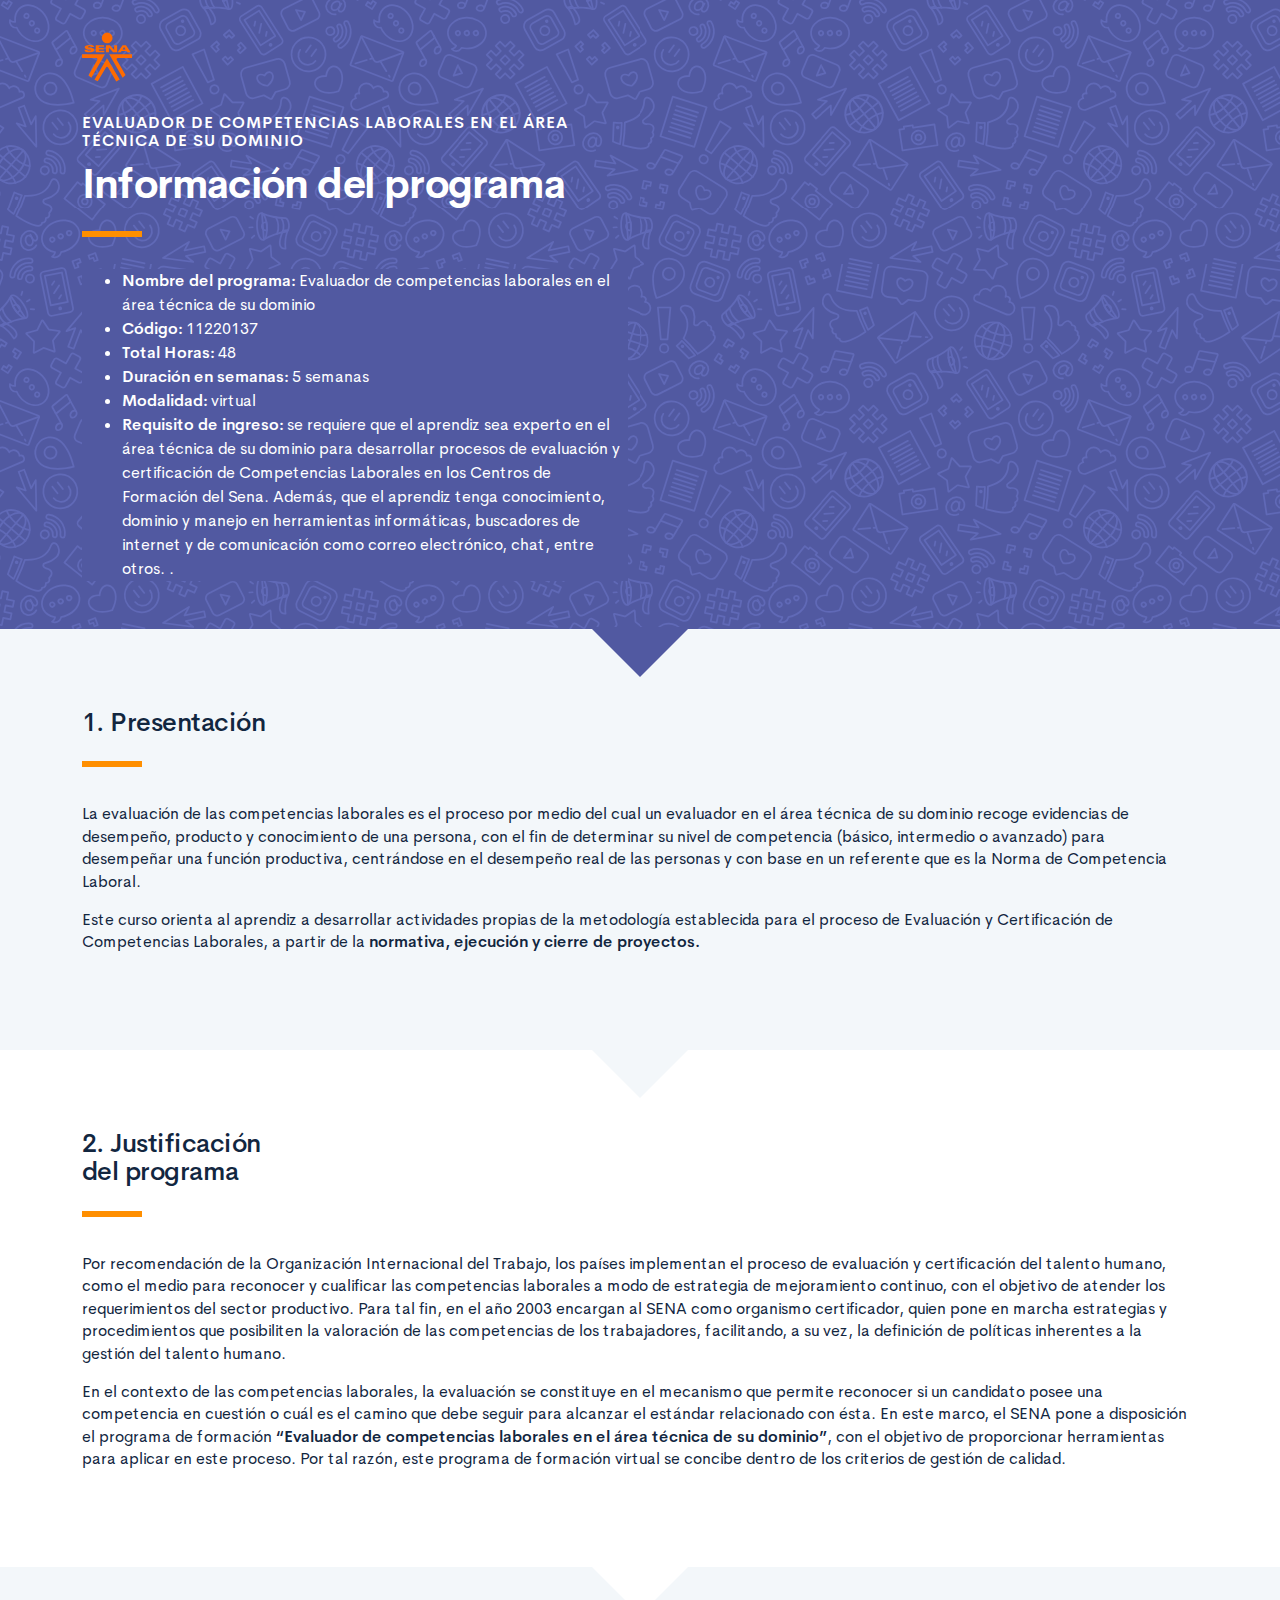
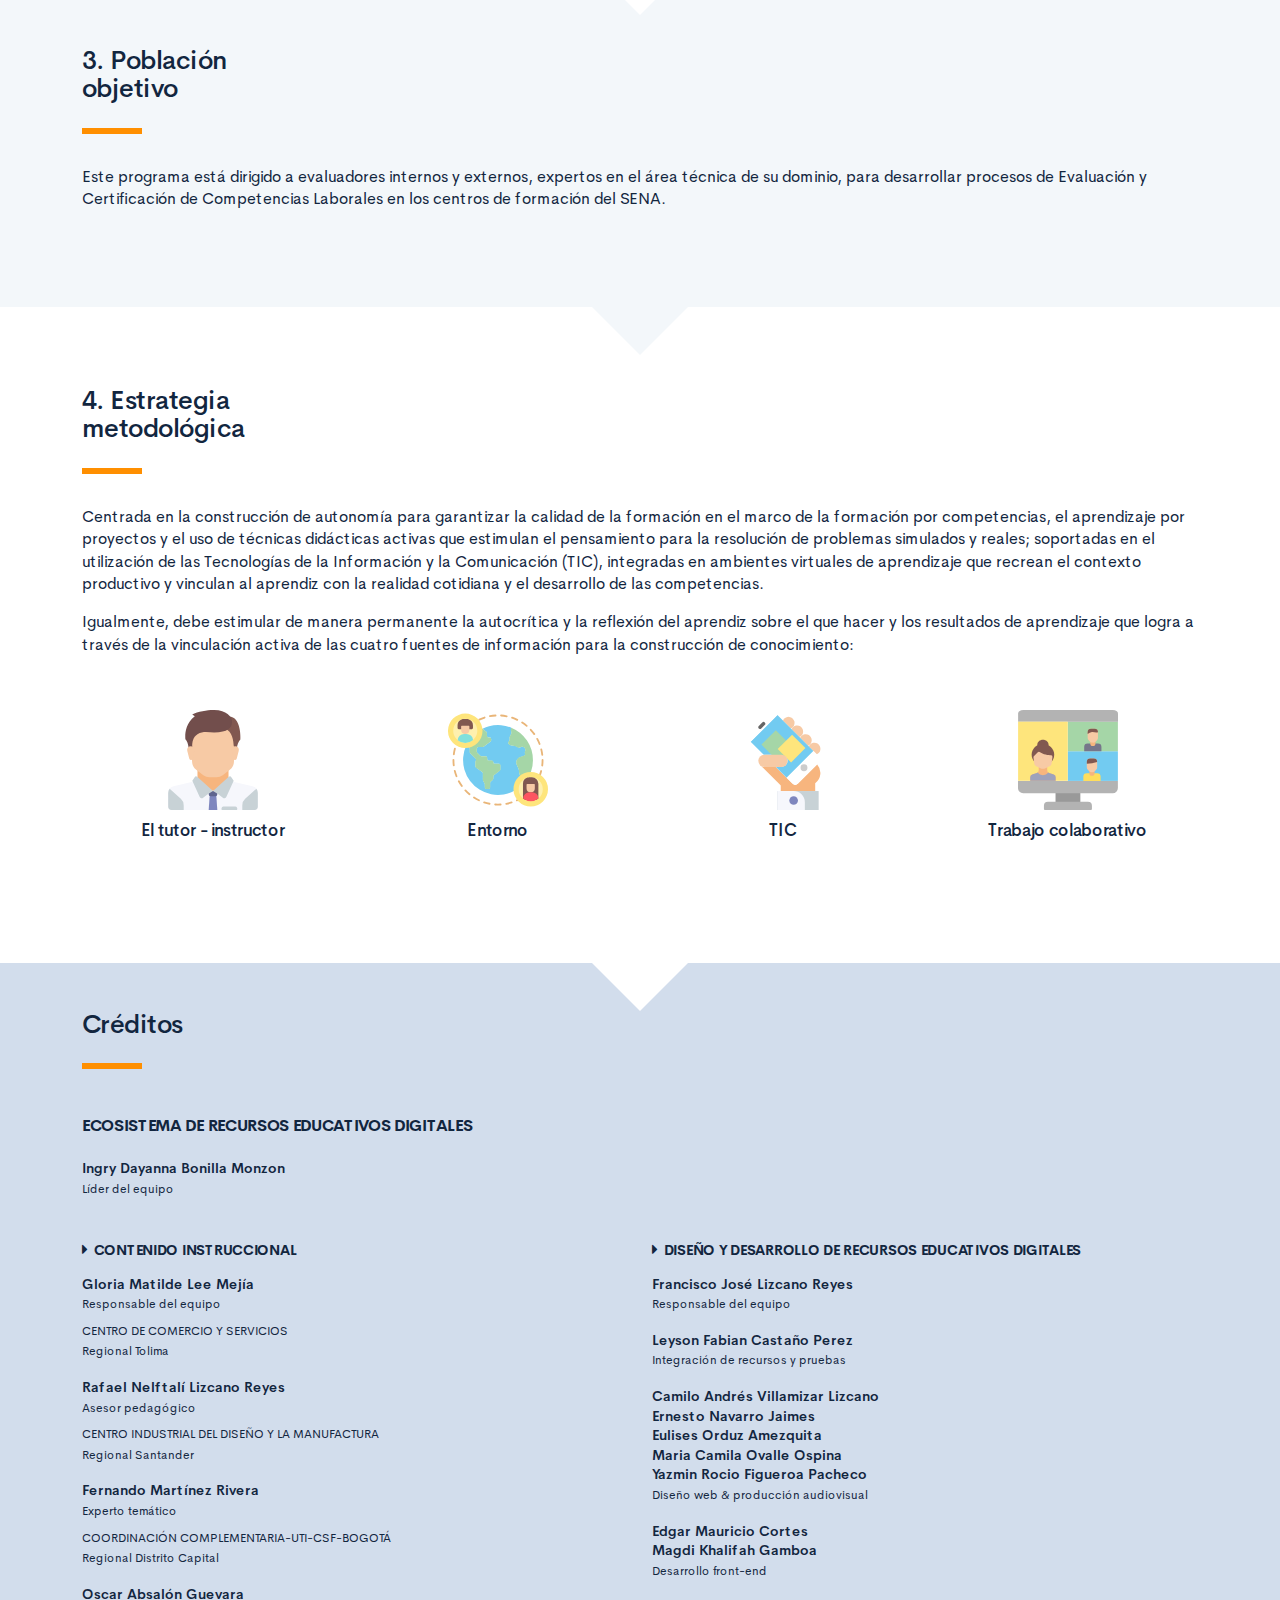
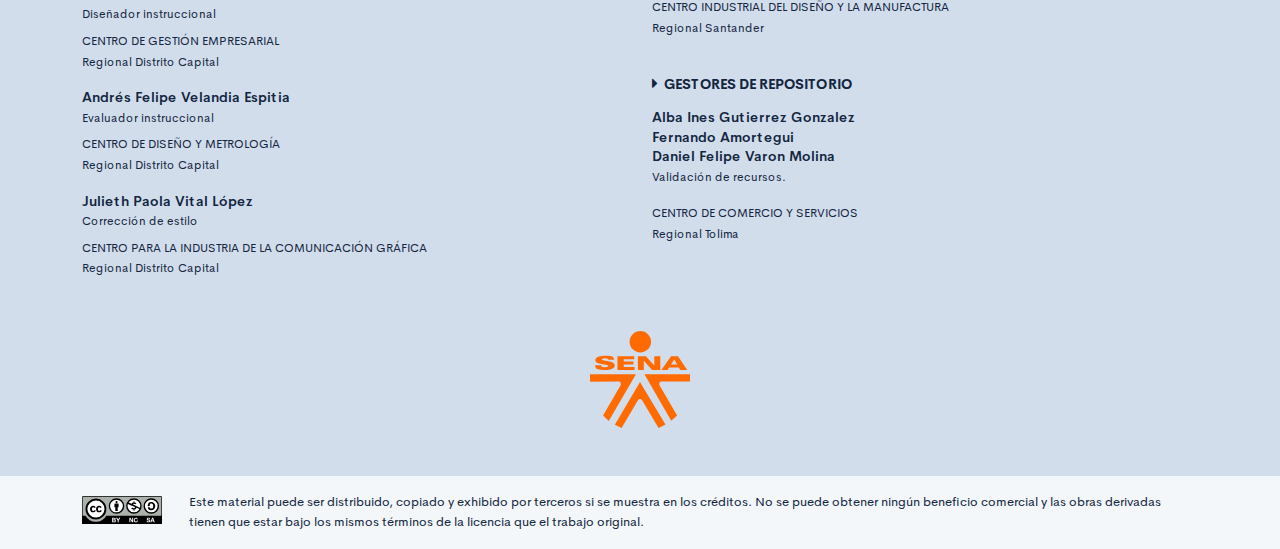
==== public/info.html @ 50f30f82 "programación del recurso" ====
<!DOCTYPE html>
<html lang="es">
    <head>
        <meta charset="UTF-8">
        <meta name="viewport" content="width=device-width, user-scalable=no, initial-scale=1.0, maximum-scale=1.0, minimum-scale=1.0">
        <title>Información del programa: Salud Penitenciaria</title>
        <meta meta name="description" content="Ruta de aprendizaje programa Salud penitenciaria.">
        <link rel="icon" type="image/svg+xml" href="assets/images/logos/senaLogo.svg">
        <link rel="stylesheet" href="assets/fonts/feather/feather.css">
        <link rel="stylesheet" href="assets/fonts/fontawesome/css/font-awesome.css">
        <link href="assets/css/fancybox.css" rel="stylesheet">
        <link href="assets/css/animate.css" rel="stylesheet">
        <link rel="stylesheet" href="assets/css/main.css">
    </head>
    <body class="theme-dark page-header-textura" id="page-home">
        <header class="curso-presentacion page-header" id="CursoPresentacion">
            <div class="page-textura">
                <div class="container">
                    <div class="curso-topbar justify-content-center justify-content-md-start"><a class="curso-topbar__logo"><svg xmlns="http://www.w3.org/2000/svg" width="168.273" height="164.177" viewBox="0 0 168.273 164.177">
                                <path id="SENA_LOGO" data-name="SENA LOGO" d="M85.349,1a18.09,18.09,0,1,0,18.09,18.09h0A18.1,18.1,0,0,0,85.349,1ZM25.617,42.983a33.722,33.722,0,0,0-9.386,1.024,11.156,11.156,0,0,0-5.12,2.56A5.346,5.346,0,0,0,10.086,52.2c.683,1.707,2.56,2.9,4.608,3.584,4.437,1.536,9.386,1.877,13.994,2.731a5.1,5.1,0,0,1,2.389,1.024,1.369,1.369,0,0,1-.683,2.048,9.146,9.146,0,0,1-5.291.683A8.354,8.354,0,0,1,20.5,61.244a1.962,1.962,0,0,1-.853-2.389H9.233A7.663,7.663,0,0,0,10.6,63.463a7.59,7.59,0,0,0,4.267,2.389A28.541,28.541,0,0,0,23.4,66.876,52.426,52.426,0,0,0,35,66.023a11.043,11.043,0,0,0,5.8-2.9,5.358,5.358,0,0,0-1.365-8.533,21.267,21.267,0,0,0-5.8-2.048c-3.072-.683-5.973-1.024-9.045-1.536a9.114,9.114,0,0,1-3.072-.853,1.226,1.226,0,0,1,0-2.219,9.369,9.369,0,0,1,4.437-.683,10.554,10.554,0,0,1,4.608.853A1.877,1.877,0,0,1,31.59,49.81h9.9a5.669,5.669,0,0,0-1.195-3.584A8.875,8.875,0,0,0,35.515,43.5c-3.584-.341-6.827-.512-9.9-.512Zm21.333.683V67.217H75.792V62.1H57.531V57.489H73.744V52.54H57.531V48.786H75.109v-5.12Zm47.615,0H81.253V67.217H91.322V51.346l13.824,15.872h13.824V43.666H108.9v15.7Zm42.495,0L120.676,67.217h10.581l2.56-4.267H150.2l2.389,4.267h11.776l-15.53-23.551ZM142.35,49.3l5.12,8.533h-10.41ZM.7,74.044l.171,12.8L49,86.673c2.389.512,3.925,2.048,3.413,5.8l-29.7,51.711,9.557,9.045L78.01,74.044Zm91.646,0L137.4,152.89l9.9-8.874L117.433,92.3c-.512-3.584.853-5.291,3.413-5.8l48.127.171V74.044ZM84.837,87.185,42.512,159.546l11.264,5.461,28.159-47.615a4.283,4.283,0,0,1,2.9-1.195,4.681,4.681,0,0,1,3.072,1.195l28.159,47.786,11.605-5.973Z" transform="translate(-0.7 -1)" fill="#FF6B00" />
                            </svg>
                        </a></div>
                    <div class="curso-portada">
                        <div class="row align-items-center">
                            <div class="col-12 col-lg-6">
                                <h3 class="curso-subtitulo">Evaluador de competencias laborales en el área técnica de su dominio</h3>
                                <h1 class="curso-titulo">Información del programa</h1>
                                <div class="brand-line-primary"></div>
                                <p class="curso-descripcion">
                                <ul class="bg-brand-color-dark text-white">
                                    <li> <span><strong>Nombre del programa:</strong> Evaluador de competencias laborales en el área técnica de su dominio</span></li>
                                    <li> <span><strong>Código:</strong> 11220137</span></li>
                                    <li> <span><strong>Total Horas:</strong> 48</span></li>
                                    <li> <span><strong>Duración en semanas:</strong> 5 semanas</span></li>
                                    <li> <span><strong>Modalidad:</strong> virtual</span></li>
                                    <li> <span><strong>Requisito de ingreso:</strong> se requiere que el aprendiz sea experto en el área técnica de su dominio para desarrollar procesos de evaluación y certificación de Competencias Laborales en los Centros de Formación del Sena. Además, que el aprendiz tenga conocimiento, dominio y manejo en herramientas informáticas, buscadores de internet y de comunicación como correo electrónico, chat, entre otros. </i>.</span></li>
                                </ul>
                                </p>
                            </div>
                            <div class="col-12 col-lg-6">
                                <div class="embed-responsive embed-responsive-16by9"><iframe class="embed-responsive-item" width="560" height="315" src="https://www.youtube.com/embed/yAttOSxoYdc" frameborder="0" allow="accelerometer; autoplay; encrypted-media; gyroscope; picture-in-picture" allowfullscreen=""> </iframe></div>
                            </div>
                        </div>
                    </div>
                </div>
            </div>
        </header>
        <section class="section section-dark" id="Presentacion">
            <div class="container">
                <h1> 1. Presentación</h1>
                <div class="brand-line-primary"></div>
                <p class="mt-5">La evaluación de las competencias laborales es el proceso por medio del cual un evaluador en el área técnica de su dominio recoge evidencias de desempeño, producto y conocimiento de una persona, con el fin de determinar su nivel de competencia (básico, intermedio o avanzado) para desempeñar una función productiva, centrándose en el desempeño real de las personas y con base en un referente que es la Norma de Competencia Laboral.</p>
                <p>Este curso orienta al aprendiz a desarrollar actividades propias de la metodología establecida para el proceso de Evaluación y Certificación de Competencias Laborales, a partir de la <strong>normativa, ejecución y cierre de proyectos.</strong> </p>
            </div>
        </section>
        <section class="section section-light" id="Justificacion">
            <div class="container">
                <h1> 2. Justificación<br> del programa</h1>
                <div class="brand-line-primary"></div>
                <p class="mt-5">Por recomendación de la Organización Internacional del Trabajo, los países implementan el proceso de evaluación y certificación del talento humano, como el medio para reconocer y cualificar las competencias laborales a modo de estrategia de mejoramiento continuo, con el objetivo de atender los requerimientos del sector productivo. Para tal fin, en el año 2003 encargan al SENA como organismo certificador, quien pone en marcha estrategias y procedimientos que posibiliten la valoración de las competencias de los trabajadores, facilitando, a su vez, la definición de políticas inherentes a la gestión del talento humano.</p>
                <p>En el contexto de las competencias laborales, la evaluación se constituye en el mecanismo que permite reconocer si un candidato posee una competencia en cuestión o cuál es el camino que debe seguir para alcanzar el estándar relacionado con ésta. En este marco, el SENA pone a disposición el programa de formación <strong>“Evaluador de competencias laborales en el área técnica de su dominio”</strong>, con el objetivo de proporcionar herramientas para aplicar en este proceso. Por tal razón, este programa de formación virtual se concibe dentro de los criterios de gestión de calidad.</p>
            </div>
        </section>
        <section class="section section-dark" id="Poblacion">
            <div class="container">
                <h1> 3. Población <br>objetivo</h1>
                <div class="brand-line-primary"></div>
                <p>Este programa está dirigido a evaluadores internos y externos, expertos en el área técnica de su dominio, para desarrollar procesos de Evaluación y Certificación de Competencias Laborales en los centros de formación del SENA.</p>
            </div>
        </section>
        <section class="section section-light" id="Estrategia">
            <div class="container">
                <h1>4. Estrategia <br>metodológica</h1>
                <div class="brand-line-primary"></div>
                <p>Centrada en la construcción de autonomía para garantizar la calidad de la formación en el marco de la formación por competencias, el aprendizaje por proyectos y el uso de técnicas didácticas activas que estimulan el pensamiento para la resolución de problemas simulados y reales; soportadas en el utilización de las Tecnologías de la Información y la Comunicación (TIC), integradas en ambientes virtuales de aprendizaje que recrean el contexto productivo y vinculan al aprendiz con la realidad cotidiana y el desarrollo de las competencias. </p>
                <p>Igualmente, debe estimular de manera permanente la autocrítica y la reflexión del aprendiz sobre el que hacer y los resultados de aprendizaje que logra a través de la vinculación activa de las cuatro fuentes de información para la construcción de conocimiento: </p>
                <div class="row mt-4">
                    <article class="col-md-6 col-lg-3 my-2">
                        <div class="box bg-gray-200 d-flex flex-column justify-content-center align-items-center p-4 rounded-lg"><img class="img-fluid" src="assets/images/info/tutor.svg" style="width: 100px; height: 100px;">
                            <h3 class="my-3">El tutor - instructor</h3>
                        </div>
                    </article>
                    <article class="col-md-6 col-lg-3 my-2">
                        <div class="box bg-gray-200 d-flex flex-column justify-content-center align-items-center p-4 rounded-lg"><img class="img-fluid" src="assets/images/info/entorno.svg" style="width: 100px; height: 100px;">
                            <h3 class="my-3">Entorno</h3>
                        </div>
                    </article>
                    <article class="col-md-6 col-lg-3 my-2">
                        <div class="box bg-gray-200 d-flex flex-column justify-content-center align-items-center p-4 rounded-lg"><img class="img-fluid" src="assets/images/info/tic.svg" style="width: 100px; height: 100px;">
                            <h3 class="my-3">TIC</h3>
                        </div>
                    </article>
                    <article class="col-md-6 col-lg-3 my-2">
                        <div class="box bg-gray-200 d-flex flex-column justify-content-center align-items-center p-4 rounded-lg" style="height: 100%;"><img class="img-fluid" src="assets/images/info/colaborativo.svg" style="width: 100px; height: 100px;">
                            <h3 class="my-3">Trabajo colaborativo</h3>
                        </div>
                    </article>
                </div>
            </div>
        </section>
        <footer class="footer" id="Creditos">
            <div class="container">
                <h1>Créditos </h1>
                <div class="brand-line-primary"></div>
                <div class="row">
                    <div class="col-12 col-md-5">
                        <h3 class="footer-subtitulo mb-4">ECOSISTEMA DE RECURSOS EDUCATIVOS DIGITALES </h3>
                        <p class="footer-texto mb-2"><strong>Ingry Dayanna Bonilla Monzon </strong><br /> <span class="text-small">Líder del equipo</span></p>
                    </div>
                </div>
                <div class="row mt-5">
                    <div class="col-12 col-md-6">
                        <h4 class="footer-subtitulo-2 mt-0">
                            <div class="fa fa-caret-right mr-2"></div>Contenido Instruccional
                        </h4>
                        <p class="footer-texto mb-2"><strong>Gloria Matilde Lee Mejía </strong><br /> <span class="text-small">Responsable del equipo</span></p>
                        <p class="footer-texto"><span class="text-small text-uppercase">Centro de Comercio y Servicios</span><br /><span class="text-small">Regional Tolima</span></p>
                        <p class="footer-texto mb-2"><strong>Rafael Nelftalí Lizcano Reyes</strong><br /> <span class="text-small">Asesor pedagógico<br /></span></p>
                        <p class="footer-texto"><span class="text-small text-uppercase">CENTRO INDUSTRIAL DEL DISEÑO Y LA MANUFACTURA </span><br /><span class="text-small">Regional Santander </span></p>
                        <p class="footer-texto mb-2"><strong>Fernando Martínez Rivera</strong><br /><span class="text-small">Experto temático<br /></span></p>
                        <p class="footer-texto"><span class="text-small text-uppercase">Coordinación Complementaria-UTI-CSF-Bogotá</span><br /><span class="text-small">Regional Distrito Capital</span></p>
                        <p class="footer-texto mb-2"><strong>Oscar Absalón Guevara</strong><br /> <span class="text-small">Diseñador instruccional<br /></span></p>
                        <p class="footer-texto"><span class="text-small text-uppercase">Centro de Gestión Empresarial</span><br /><span class="text-small">Regional Distrito Capital</span></p>
                        <p class="footer-texto mb-2"><strong>Andrés Felipe Velandia Espitia</strong><br /> <span class="text-small">Evaluador instruccional<br /></span></p>
                        <p class="footer-texto"><span class="text-small text-uppercase">Centro de Diseño y Metrología</span><br /><span class="text-small">Regional Distrito Capital</span></p>
                        <p class="footer-texto mb-2"><strong>Julieth Paola Vital López</strong><br /> <span class="text-small">Corrección de estilo<br /></span></p>
                        <p class="footer-texto"><span class="text-small text-uppercase">Centro para la Industria de la Comunicación Gráfica</span><br /><span class="text-small">Regional Distrito Capital </span></p>
                    </div>
                    <div class="col-12 col-md-6">
                        <h4 class="footer-subtitulo-2 mt-0">
                            <div class="fa fa-caret-right mr-2"></div>Diseño y desarrollo de recursos educativos digitales
                        </h4>
                        <p class="footer-texto"><strong>Francisco José Lizcano Reyes </strong><br /> <span class="text-small">Responsable del equipo<br /></span></p>
                        <p class="footer-texto"><strong>Leyson Fabian Castaño Perez</strong><br /> <span class="text-small">Integración de recursos y pruebas<br /></span></p>
                        <p class="footer-texto"> <strong>Camilo Andrés Villamizar Lizcano</strong><br />
                            <strong>Ernesto Navarro Jaimes</strong><br />
                            <strong>Eulises Orduz Amezquita</strong><br />
                            <strong>Maria Camila Ovalle Ospina </strong><br />
                            <strong>Yazmin Rocio Figueroa Pacheco</strong><br /><span class="text-small">Diseño web & producción audiovisual<br /></span></p>
                        <p class="footer-texto"><strong>Edgar Mauricio Cortes</strong><br />
                            <strong>Magdi Khalifah Gamboa</strong><br /> <span class="text-small">Desarrollo front-end<br /></span></p>
                        <p class="footer-texto"><span class="text-small text-uppercase">CENTRO INDUSTRIAL DEL DISEÑO Y LA MANUFACTURA </span><br /><span class="text-small">Regional Santander</span></p>
                        <h4 class="footer-subtitulo-2 mt-5">
                            <div class="fa fa-caret-right mr-2"></div>Gestores de repositorio
                        </h4>
                        <p class="footer-texto"><strong>Alba Ines Gutierrez Gonzalez </strong><br />
                            <strong>Fernando Amortegui </strong><br />
                            <strong>Daniel Felipe Varon Molina </strong><br /> <span class="text-small">Validación de recursos.<br /></span></p>
                        <p class="footer-texto"><span class="text-small text-uppercase">Centro de comercio y servicios </span><br /><span class="text-small">Regional Tolima</span></p>
                    </div>
                </div>
                <div class="row justify-content-center align-items-center mt-5"><img src="assets/images/logos/senaLogo.svg" style="max-width:100px" /></div>
            </div>
        </footer>
        <section id="cc">
            <div class="container">
                <div class="d-flex flex-column flex-sm-row"><span class="pr-3"><i class="icon cc"></i></span><span>Este material puede ser distribuido, copiado y exhibido por terceros si se muestra en los créditos. No se puede obtener ningún beneficio comercial y las obras derivadas tienen que estar bajo los mismos términos de la licencia que el trabajo original.</span></div>
            </div>
        </section>
    </body>
</html>
---- public/assets/fonts/feather/feather.css ----
@font-face {
  font-family: 'Feather';
  src:
    url('fonts/Feather.ttf?sdxovp') format('truetype'),
    url('fonts/Feather.woff?sdxovp') format('woff'),
    url('fonts/Feather.svg?sdxovp#Feather') format('svg');
  font-weight: normal;
  font-style: normal;
}

.fe {
  /* use !important to prevent issues with browser extensions that change fonts */
  font-family: 'Feather' !important;
  speak: none;
  font-style: normal;
  font-weight: normal;
  font-variant: normal;
  text-transform: none;
  line-height: 1;

  /* Better Font Rendering =========== */
  -webkit-font-smoothing: antialiased;
  -moz-osx-font-smoothing: grayscale;
}

.fe-activity:before {
  content: "\e900";
}
.fe-airplay:before {
  content: "\e901";
}
.fe-alert-circle:before {
  content: "\e902";
}
.fe-alert-octagon:before {
  content: "\e903";
}
.fe-alert-triangle:before {
  content: "\e904";
}
.fe-align-center:before {
  content: "\e905";
}
.fe-align-justify:before {
  content: "\e906";
}
.fe-align-left:before {
  content: "\e907";
}
.fe-align-right:before {
  content: "\e908";
}
.fe-anchor:before {
  content: "\e909";
}
.fe-aperture:before {
  content: "\e90a";
}
.fe-archive:before {
  content: "\e90b";
}
.fe-arrow-down:before {
  content: "\e90c";
}
.fe-arrow-down-circle:before {
  content: "\e90d";
}
.fe-arrow-down-left:before {
  content: "\e90e";
}
.fe-arrow-down-right:before {
  content: "\e90f";
}
.fe-arrow-left:before {
  content: "\e910";
}
.fe-arrow-left-circle:before {
  content: "\e911";
}
.fe-arrow-right:before {
  content: "\e912";
}
.fe-arrow-right-circle:before {
  content: "\e913";
}
.fe-arrow-up:before {
  content: "\e914";
}
.fe-arrow-up-circle:before {
  content: "\e915";
}
.fe-arrow-up-left:before {
  content: "\e916";
}
.fe-arrow-up-right:before {
  content: "\e917";
}
.fe-at-sign:before {
  content: "\e918";
}
.fe-award:before {
  content: "\e919";
}
.fe-bar-chart:before {
  content: "\e91a";
}
.fe-bar-chart-2:before {
  content: "\e91b";
}
.fe-battery:before {
  content: "\e91c";
}
.fe-battery-charging:before {
  content: "\e91d";
}
.fe-bell:before {
  content: "\e91e";
}
.fe-bell-off:before {
  content: "\e91f";
}
.fe-bluetooth:before {
  content: "\e920";
}
.fe-bold:before {
  content: "\e921";
}
.fe-book:before {
  content: "\e922";
}
.fe-book-open:before {
  content: "\e923";
}
.fe-bookmark:before {
  content: "\e924";
}
.fe-box:before {
  content: "\e925";
}
.fe-briefcase:before {
  content: "\e926";
}
.fe-calendar:before {
  content: "\e927";
}
.fe-camera:before {
  content: "\e928";
}
.fe-camera-off:before {
  content: "\e929";
}
.fe-cast:before {
  content: "\e92a";
}
.fe-check:before {
  content: "\e92b";
}
.fe-check-circle:before {
  content: "\e92c";
}
.fe-check-square:before {
  content: "\e92d";
}
.fe-chevron-down:before {
  content: "\e92e";
}
.fe-chevron-left:before {
  content: "\e92f";
}
.fe-chevron-right:before {
  content: "\e930";
}
.fe-chevron-up:before {
  content: "\e931";
}
.fe-chevrons-down:before {
  content: "\e932";
}
.fe-chevrons-left:before {
  content: "\e933";
}
.fe-chevrons-right:before {
  content: "\e934";
}
.fe-chevrons-up:before {
  content: "\e935";
}
.fe-chrome:before {
  content: "\e936";
}
.fe-circle:before {
  content: "\e937";
}
.fe-clipboard:before {
  content: "\e938";
}
.fe-clock:before {
  content: "\e939";
}
.fe-cloud:before {
  content: "\e93a";
}
.fe-cloud-drizzle:before {
  content: "\e93b";
}
.fe-cloud-lightning:before {
  content: "\e93c";
}
.fe-cloud-off:before {
  content: "\e93d";
}
.fe-cloud-rain:before {
  content: "\e93e";
}
.fe-cloud-snow:before {
  content: "\e93f";
}
.fe-code:before {
  content: "\e940";
}
.fe-codepen:before {
  content: "\e941";
}
.fe-command:before {
  content: "\e942";
}
.fe-compass:before {
  content: "\e943";
}
.fe-copy:before {
  content: "\e944";
}
.fe-corner-down-left:before {
  content: "\e945";
}
.fe-corner-down-right:before {
  content: "\e946";
}
.fe-corner-left-down:before {
  content: "\e947";
}
.fe-corner-left-up:before {
  content: "\e948";
}
.fe-corner-right-down:before {
  content: "\e949";
}
.fe-corner-right-up:before {
  content: "\e94a";
}
.fe-corner-up-left:before {
  content: "\e94b";
}
.fe-corner-up-right:before {
  content: "\e94c";
}
.fe-cpu:before {
  content: "\e94d";
}
.fe-credit-card:before {
  content: "\e94e";
}
.fe-crop:before {
  content: "\e94f";
}
.fe-crosshair:before {
  content: "\e950";
}
.fe-database:before {
  content: "\e951";
}
.fe-delete:before {
  content: "\e952";
}
.fe-disc:before {
  content: "\e953";
}
.fe-dollar-sign:before {
  content: "\e954";
}
.fe-download:before {
  content: "\e955";
}
.fe-download-cloud:before {
  content: "\e956";
}
.fe-droplet:before {
  content: "\e957";
}
.fe-edit:before {
  content: "\e958";
}
.fe-edit-2:before {
  content: "\e959";
}
.fe-edit-3:before {
  content: "\e95a";
}
.fe-external-link:before {
  content: "\e95b";
}
.fe-eye:before {
  content: "\e95c";
}
.fe-eye-off:before {
  content: "\e95d";
}
.fe-facebook:before {
  content: "\e95e";
}
.fe-fast-forward:before {
  content: "\e95f";
}
.fe-feather:before {
  content: "\e960";
}
.fe-file:before {
  content: "\e961";
}
.fe-file-minus:before {
  content: "\e962";
}
.fe-file-plus:before {
  content: "\e963";
}
.fe-file-text:before {
  content: "\e964";
}
.fe-film:before {
  content: "\e965";
}
.fe-filter:before {
  content: "\e966";
}
.fe-flag:before {
  content: "\e967";
}
.fe-folder:before {
  content: "\e968";
}
.fe-folder-minus:before {
  content: "\e969";
}
.fe-folder-plus:before {
  content: "\e96a";
}
.fe-gift:before {
  content: "\e96b";
}
.fe-git-branch:before {
  content: "\e96c";
}
.fe-git-commit:before {
  content: "\e96d";
}
.fe-git-merge:before {
  content: "\e96e";
}
.fe-git-pull-request:before {
  content: "\e96f";
}
.fe-github:before {
  content: "\e970";
}
.fe-gitlab:before {
  content: "\e971";
}
.fe-globe:before {
  content: "\e972";
}
.fe-grid:before {
  content: "\e973";
}
.fe-hard-drive:before {
  content: "\e974";
}
.fe-hash:before {
  content: "\e975";
}
.fe-headphones:before {
  content: "\e976";
}
.fe-heart:before {
  content: "\e977";
}
.fe-help-circle:before {
  content: "\e978";
}
.fe-home:before {
  content: "\e979";
}
.fe-image:before {
  content: "\e97a";
}
.fe-inbox:before {
  content: "\e97b";
}
.fe-info:before {
  content: "\e97c";
}
.fe-instagram:before {
  content: "\e97d";
}
.fe-italic:before {
  content: "\e97e";
}
.fe-layers:before {
  content: "\e97f";
}
.fe-layout:before {
  content: "\e980";
}
.fe-life-buoy:before {
  content: "\e981";
}
.fe-link:before {
  content: "\e982";
}
.fe-link-2:before {
  content: "\e983";
}
.fe-linkedin:before {
  content: "\e984";
}
.fe-list:before {
  content: "\e985";
}
.fe-loader:before {
  content: "\e986";
}
.fe-lock:before {
  content: "\e987";
}
.fe-log-in:before {
  content: "\e988";
}
.fe-log-out:before {
  content: "\e989";
}
.fe-mail:before {
  content: "\e98a";
}
.fe-map:before {
  content: "\e98b";
}
.fe-map-pin:before {
  content: "\e98c";
}
.fe-maximize:before {
  content: "\e98d";
}
.fe-maximize-2:before {
  content: "\e98e";
}
.fe-menu:before {
  content: "\e98f";
}
.fe-message-circle:before {
  content: "\e990";
}
.fe-message-square:before {
  content: "\e991";
}
.fe-mic:before {
  content: "\e992";
}
.fe-mic-off:before {
  content: "\e993";
}
.fe-minimize:before {
  content: "\e994";
}
.fe-minimize-2:before {
  content: "\e995";
}
.fe-minus:before {
  content: "\e996";
}
.fe-minus-circle:before {
  content: "\e997";
}
.fe-minus-square:before {
  content: "\e998";
}
.fe-monitor:before {
  content: "\e999";
}
.fe-moon:before {
  content: "\e99a";
}
.fe-more-horizontal:before {
  content: "\e99b";
}
.fe-more-vertical:before {
  content: "\e99c";
}
.fe-move:before {
  content: "\e99d";
}
.fe-music:before {
  content: "\e99e";
}
.fe-navigation:before {
  content: "\e99f";
}
.fe-navigation-2:before {
  content: "\e9a0";
}
.fe-octagon:before {
  content: "\e9a1";
}
.fe-package:before {
  content: "\e9a2";
}
.fe-paperclip:before {
  content: "\e9a3";
}
.fe-pause:before {
  content: "\e9a4";
}
.fe-pause-circle:before {
  content: "\e9a5";
}
.fe-percent:before {
  content: "\e9a6";
}
.fe-phone:before {
  content: "\e9a7";
}
.fe-phone-call:before {
  content: "\e9a8";
}
.fe-phone-forwarded:before {
  content: "\e9a9";
}
.fe-phone-incoming:before {
  content: "\e9aa";
}
.fe-phone-missed:before {
  content: "\e9ab";
}
.fe-phone-off:before {
  content: "\e9ac";
}
.fe-phone-outgoing:before {
  content: "\e9ad";
}
.fe-pie-chart:before {
  content: "\e9ae";
}
.fe-play:before {
  content: "\e9af";
}
.fe-play-circle:before {
  content: "\e9b0";
}
.fe-plus:before {
  content: "\e9b1";
}
.fe-plus-circle:before {
  content: "\e9b2";
}
.fe-plus-square:before {
  content: "\e9b3";
}
.fe-pocket:before {
  content: "\e9b4";
}
.fe-power:before {
  content: "\e9b5";
}
.fe-printer:before {
  content: "\e9b6";
}
.fe-radio:before {
  content: "\e9b7";
}
.fe-refresh-ccw:before {
  content: "\e9b8";
}
.fe-refresh-cw:before {
  content: "\e9b9";
}
.fe-repeat:before {
  content: "\e9ba";
}
.fe-rewind:before {
  content: "\e9bb";
}
.fe-rotate-ccw:before {
  content: "\e9bc";
}
.fe-rotate-cw:before {
  content: "\e9bd";
}
.fe-rss:before {
  content: "\e9be";
}
.fe-save:before {
  content: "\e9bf";
}
.fe-scissors:before {
  content: "\e9c0";
}
.fe-search:before {
  content: "\e9c1";
}
.fe-send:before {
  content: "\e9c2";
}
.fe-server:before {
  content: "\e9c3";
}
.fe-settings:before {
  content: "\e9c4";
}
.fe-share:before {
  content: "\e9c5";
}
.fe-share-2:before {
  content: "\e9c6";
}
.fe-shield:before {
  content: "\e9c7";
}
.fe-shield-off:before {
  content: "\e9c8";
}
.fe-shopping-bag:before {
  content: "\e9c9";
}
.fe-shopping-cart:before {
  content: "\e9ca";
}
.fe-shuffle:before {
  content: "\e9cb";
}
.fe-sidebar:before {
  content: "\e9cc";
}
.fe-skip-back:before {
  content: "\e9cd";
}
.fe-skip-forward:before {
  content: "\e9ce";
}
.fe-slack:before {
  content: "\e9cf";
}
.fe-slash:before {
  content: "\e9d0";
}
.fe-sliders:before {
  content: "\e9d1";
}
.fe-smartphone:before {
  content: "\e9d2";
}
.fe-speaker:before {
  content: "\e9d3";
}
.fe-square:before {
  content: "\e9d4";
}
.fe-star:before {
  content: "\e9d5";
}
.fe-stop-circle:before {
  content: "\e9d6";
}
.fe-sun:before {
  content: "\e9d7";
}
.fe-sunrise:before {
  content: "\e9d8";
}
.fe-sunset:before {
  content: "\e9d9";
}
.fe-tablet:before {
  content: "\e9da";
}
.fe-tag:before {
  content: "\e9db";
}
.fe-target:before {
  content: "\e9dc";
}
.fe-terminal:before {
  content: "\e9dd";
}
.fe-thermometer:before {
  content: "\e9de";
}
.fe-thumbs-down:before {
  content: "\e9df";
}
.fe-thumbs-up:before {
  content: "\e9e0";
}
.fe-toggle-left:before {
  content: "\e9e1";
}
.fe-toggle-right:before {
  content: "\e9e2";
}
.fe-trash:before {
  content: "\e9e3";
}
.fe-trash-2:before {
  content: "\e9e4";
}
.fe-trending-down:before {
  content: "\e9e5";
}
.fe-trending-up:before {
  content: "\e9e6";
}
.fe-triangle:before {
  content: "\e9e7";
}
.fe-truck:before {
  content: "\e9e8";
}
.fe-tv:before {
  content: "\e9e9";
}
.fe-twitter:before {
  content: "\e9ea";
}
.fe-type:before {
  content: "\e9eb";
}
.fe-umbrella:before {
  content: "\e9ec";
}
.fe-underline:before {
  content: "\e9ed";
}
.fe-unlock:before {
  content: "\e9ee";
}
.fe-upload:before {
  content: "\e9ef";
}
.fe-upload-cloud:before {
  content: "\e9f0";
}
.fe-user:before {
  content: "\e9f1";
}
.fe-user-check:before {
  content: "\e9f2";
}
.fe-user-minus:before {
  content: "\e9f3";
}
.fe-user-plus:before {
  content: "\e9f4";
}
.fe-user-x:before {
  content: "\e9f5";
}
.fe-users:before {
  content: "\e9f6";
}
.fe-video:before {
  content: "\e9f7";
}
.fe-video-off:before {
  content: "\e9f8";
}
.fe-voicemail:before {
  content: "\e9f9";
}
.fe-volume:before {
  content: "\e9fa";
}
.fe-volume-1:before {
  content: "\e9fb";
}
.fe-volume-2:before {
  content: "\e9fc";
}
.fe-volume-x:before {
  content: "\e9fd";
}
.fe-watch:before {
  content: "\e9fe";
}
.fe-wifi:before {
  content: "\e9ff";
}
.fe-wifi-off:before {
  content: "\ea00";
}
.fe-wind:before {
  content: "\ea01";
}
.fe-x:before {
  content: "\ea02";
}
.fe-x-circle:before {
  content: "\ea03";
}
.fe-x-square:before {
  content: "\ea04";
}
.fe-youtube:before {
  content: "\ea05";
}
.fe-zap:before {
  content: "\ea06";
}
.fe-zap-off:before {
  content: "\ea07";
}
.fe-zoom-in:before {
  content: "\ea08";
}
.fe-zoom-out:before {
  content: "\ea09";
}
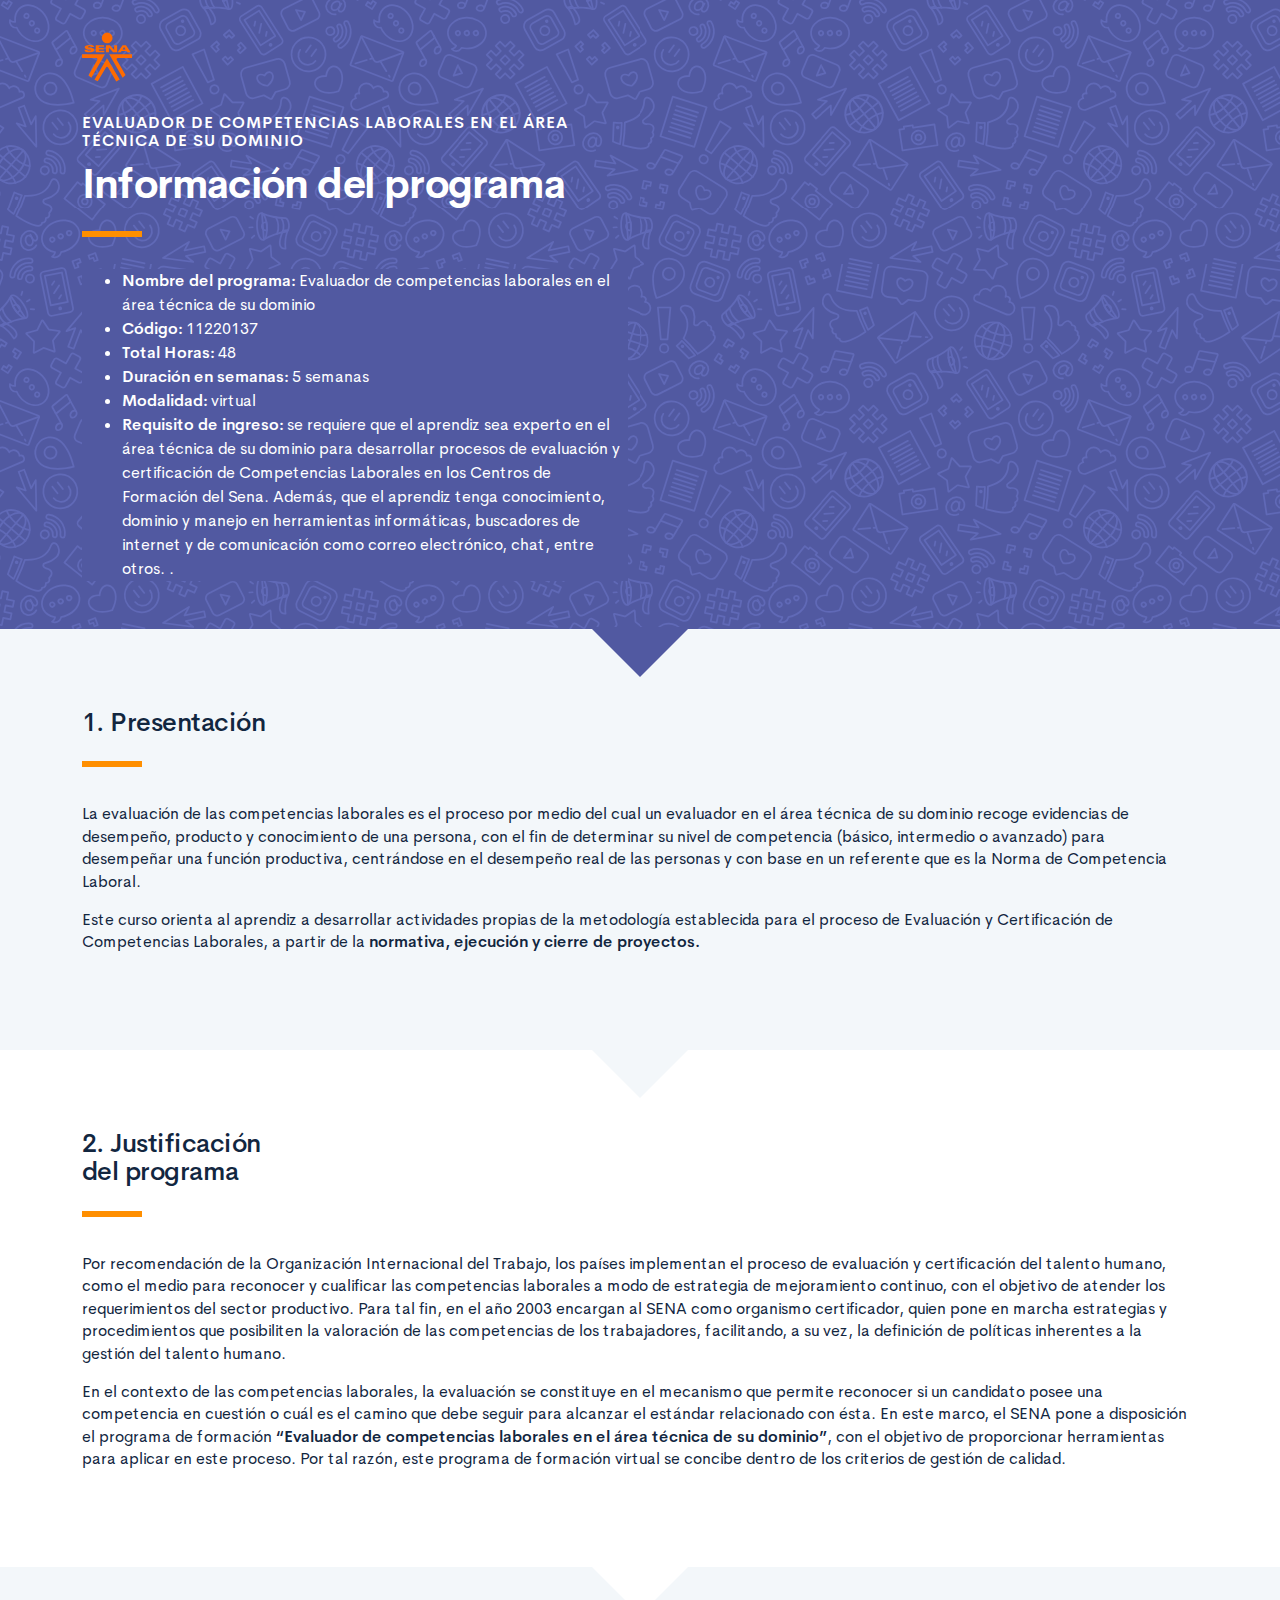
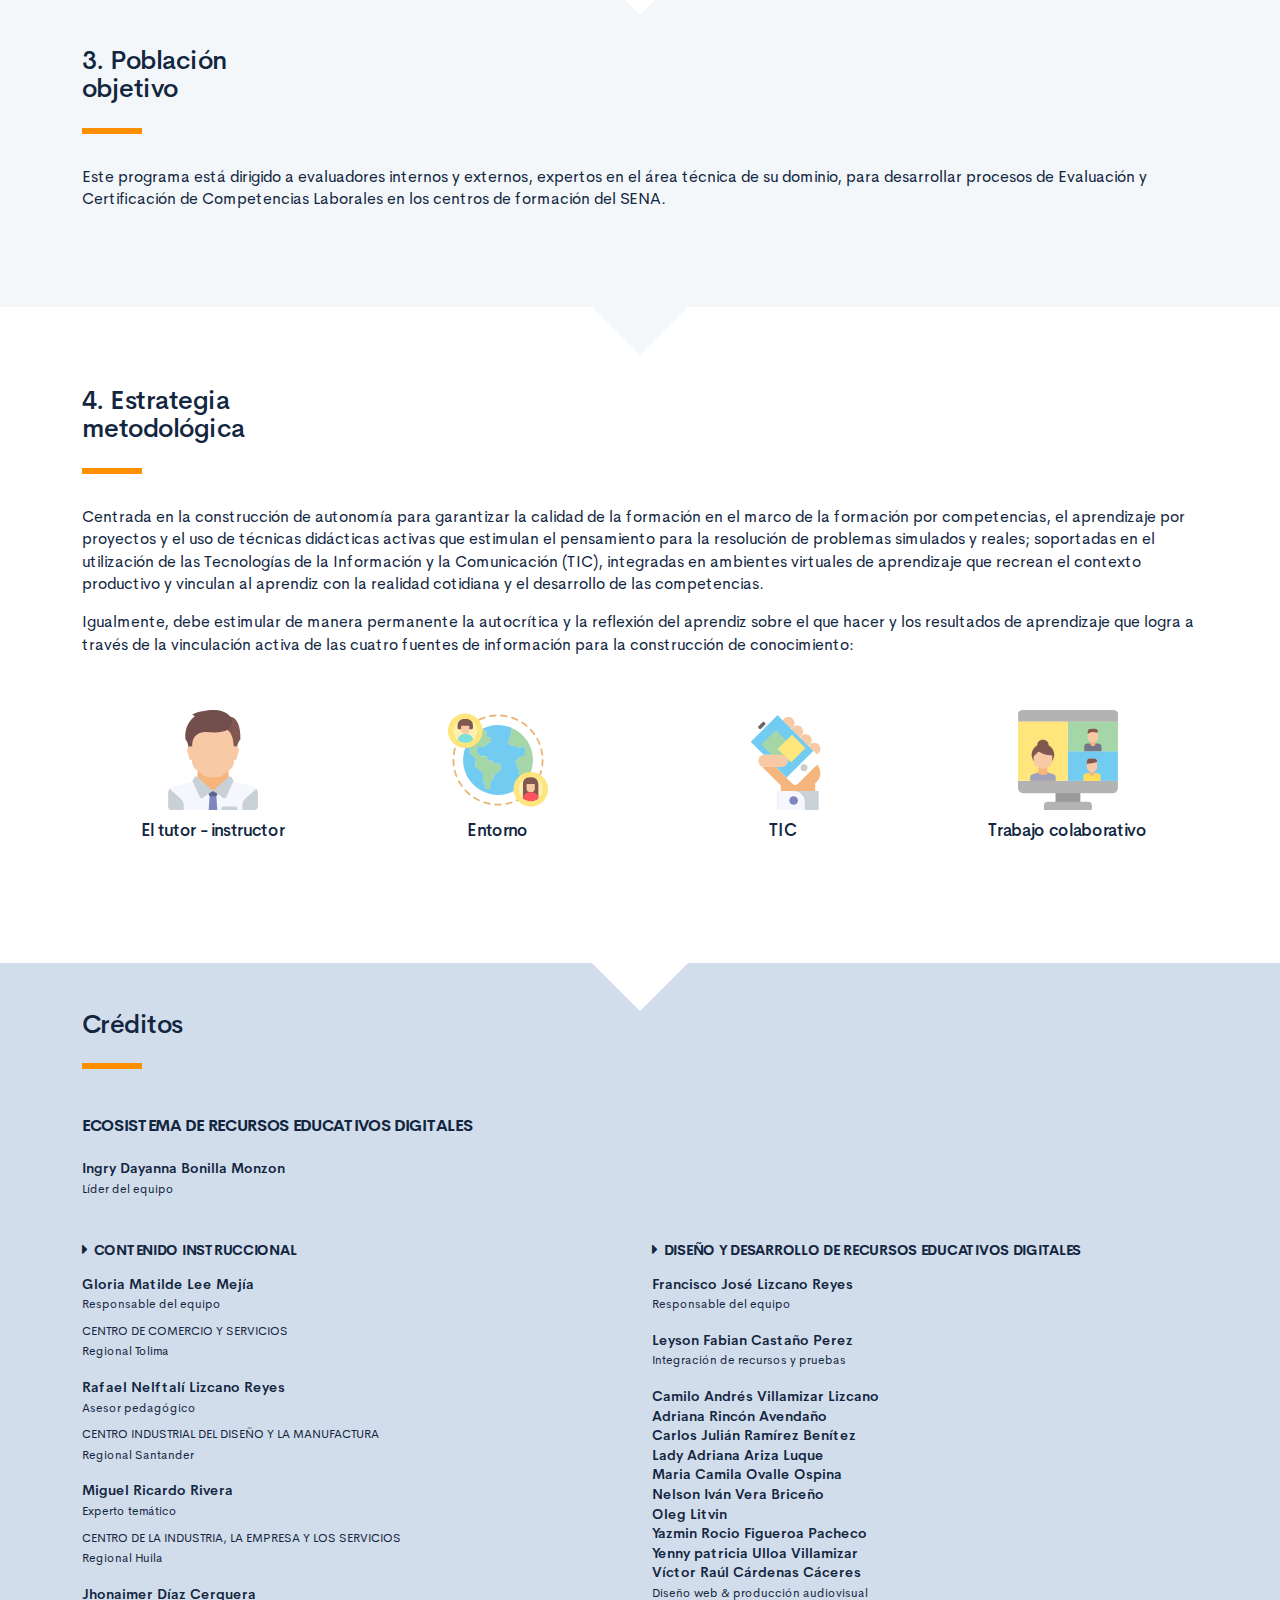
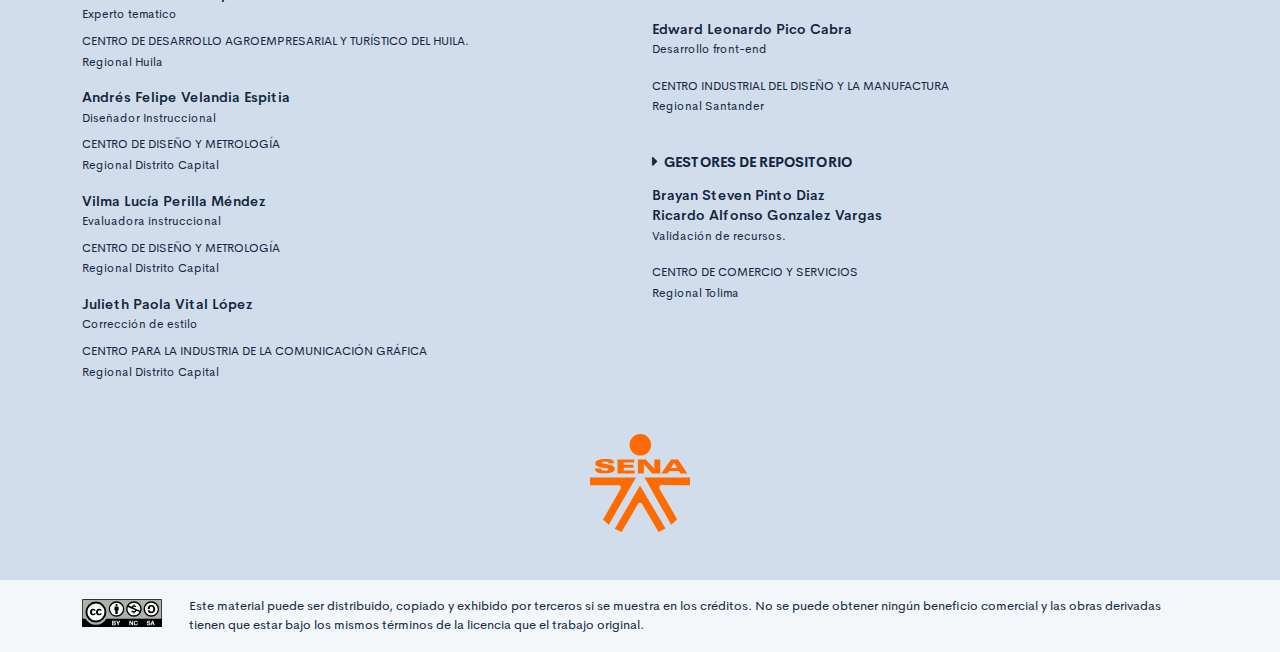
==== commit 67a765c1: "creditos" ====
--- a/public/info.html
+++ b/public/info.html
@@ -117,12 +117,14 @@
                         <p class="footer-texto"><span class="text-small text-uppercase">Centro de Comercio y Servicios</span><br /><span class="text-small">Regional Tolima</span></p>
                         <p class="footer-texto mb-2"><strong>Rafael Nelftalí Lizcano Reyes</strong><br /> <span class="text-small">Asesor pedagógico<br /></span></p>
                         <p class="footer-texto"><span class="text-small text-uppercase">CENTRO INDUSTRIAL DEL DISEÑO Y LA MANUFACTURA </span><br /><span class="text-small">Regional Santander </span></p>
-                        <p class="footer-texto mb-2"><strong>Fernando Martínez Rivera</strong><br /><span class="text-small">Experto temático<br /></span></p>
-                        <p class="footer-texto"><span class="text-small text-uppercase">Coordinación Complementaria-UTI-CSF-Bogotá</span><br /><span class="text-small">Regional Distrito Capital</span></p>
-                        <p class="footer-texto mb-2"><strong>Oscar Absalón Guevara</strong><br /> <span class="text-small">Diseñador instruccional<br /></span></p>
-                        <p class="footer-texto"><span class="text-small text-uppercase">Centro de Gestión Empresarial</span><br /><span class="text-small">Regional Distrito Capital</span></p>
-                        <p class="footer-texto mb-2"><strong>Andrés Felipe Velandia Espitia</strong><br /> <span class="text-small">Evaluador instruccional<br /></span></p>
+                        <p class="footer-texto mb-2"><strong>Miguel Ricardo Rivera</strong><br /><span class="text-small">Experto temático<br /></span></p>
+                        <p class="footer-texto"><span class="text-small text-uppercase">Centro de la Industria, la Empresa y los Servicios</span><br /><span class="text-small">Regional Huila</span></p>
+                        <p class="footer-texto mb-2"><strong>Jhonaimer Díaz Cerquera</strong><br /> <span class="text-small">Experto tematico<br /></span></p>
+                        <p class="footer-texto"><span class="text-small text-uppercase">Centro de Desarrollo Agroempresarial y Turístico del Huila.</span><br /><span class="text-small">Regional Huila</span></p>
+                        <p class="footer-texto mb-2"><strong>Andrés Felipe Velandia Espitia</strong><br /> <span class="text-small">Diseñador Instruccional<br /></span></p>
                         <p class="footer-texto"><span class="text-small text-uppercase">Centro de Diseño y Metrología</span><br /><span class="text-small">Regional Distrito Capital</span></p>
+                        <p class="footer-texto mb-2"><strong>Vilma Lucía Perilla Méndez</strong><br /> <span class="text-small">Evaluadora instruccional<br /></span></p>
+                        <p class="footer-texto"><span class="text-small text-uppercase">Centro de Diseño y Metrología</span><br /><span class="text-small">Regional Distrito Capital </span></p>
                         <p class="footer-texto mb-2"><strong>Julieth Paola Vital López</strong><br /> <span class="text-small">Corrección de estilo<br /></span></p>
                         <p class="footer-texto"><span class="text-small text-uppercase">Centro para la Industria de la Comunicación Gráfica</span><br /><span class="text-small">Regional Distrito Capital </span></p>
                     </div>
@@ -133,19 +135,22 @@
                         <p class="footer-texto"><strong>Francisco José Lizcano Reyes </strong><br /> <span class="text-small">Responsable del equipo<br /></span></p>
                         <p class="footer-texto"><strong>Leyson Fabian Castaño Perez</strong><br /> <span class="text-small">Integración de recursos y pruebas<br /></span></p>
                         <p class="footer-texto"> <strong>Camilo Andrés Villamizar Lizcano</strong><br />
-                            <strong>Ernesto Navarro Jaimes</strong><br />
-                            <strong>Eulises Orduz Amezquita</strong><br />
-                            <strong>Maria Camila Ovalle Ospina </strong><br />
-                            <strong>Yazmin Rocio Figueroa Pacheco</strong><br /><span class="text-small">Diseño web & producción audiovisual<br /></span></p>
-                        <p class="footer-texto"><strong>Edgar Mauricio Cortes</strong><br />
-                            <strong>Magdi Khalifah Gamboa</strong><br /> <span class="text-small">Desarrollo front-end<br /></span></p>
+                            <strong>Adriana Rincón Avendaño</strong><br />
+                            <strong>Carlos Julián Ramírez Benítez</strong><br />
+                            <strong>Lady Adriana Ariza Luque</strong><br />
+                            <strong>Maria Camila Ovalle Ospina</strong><br />
+                            <strong>Nelson Iván Vera Briceño</strong><br />
+                            <strong>Oleg Litvin</strong><br />
+                            <strong>Yazmin Rocio Figueroa Pacheco</strong><br />
+                            <strong>Yenny patricia Ulloa Villamizar</strong><br />
+                            <strong>Víctor Raúl Cárdenas Cáceres</strong><br /> <span class="text-small">Diseño web & producción audiovisual<br /></span></p>
+                        <p class="footer-texto"><strong>Edward Leonardo Pico Cabra</strong><br /><span class="text-small">Desarrollo front-end<br /></span></p>
                         <p class="footer-texto"><span class="text-small text-uppercase">CENTRO INDUSTRIAL DEL DISEÑO Y LA MANUFACTURA </span><br /><span class="text-small">Regional Santander</span></p>
                         <h4 class="footer-subtitulo-2 mt-5">
                             <div class="fa fa-caret-right mr-2"></div>Gestores de repositorio
                         </h4>
-                        <p class="footer-texto"><strong>Alba Ines Gutierrez Gonzalez </strong><br />
-                            <strong>Fernando Amortegui </strong><br />
-                            <strong>Daniel Felipe Varon Molina </strong><br /> <span class="text-small">Validación de recursos.<br /></span></p>
+                        <p class="footer-texto"><strong>Brayan Steven Pinto Diaz</strong><br />
+                            <strong>Ricardo Alfonso Gonzalez Vargas</strong><br /> <span class="text-small">Validación de recursos.<br /></span></p>
                         <p class="footer-texto"><span class="text-small text-uppercase">Centro de comercio y servicios </span><br /><span class="text-small">Regional Tolima</span></p>
                     </div>
                 </div>
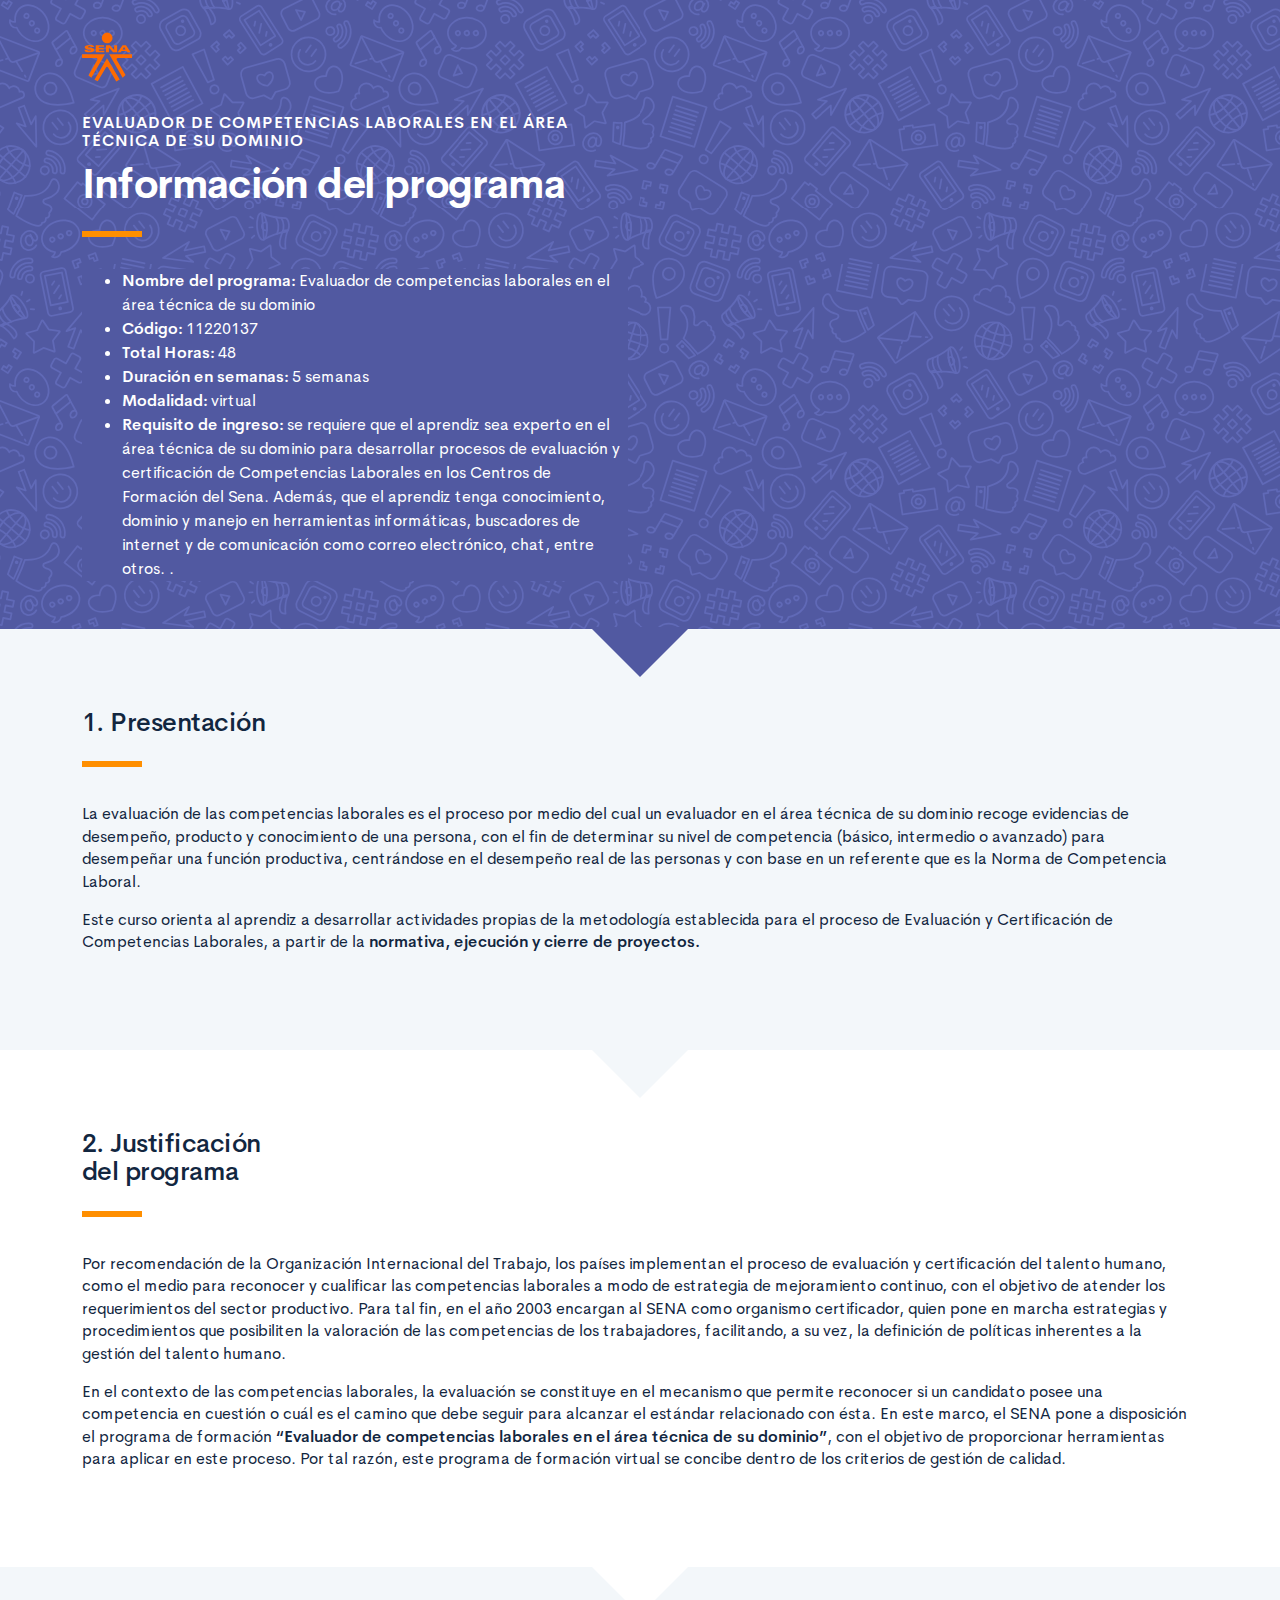
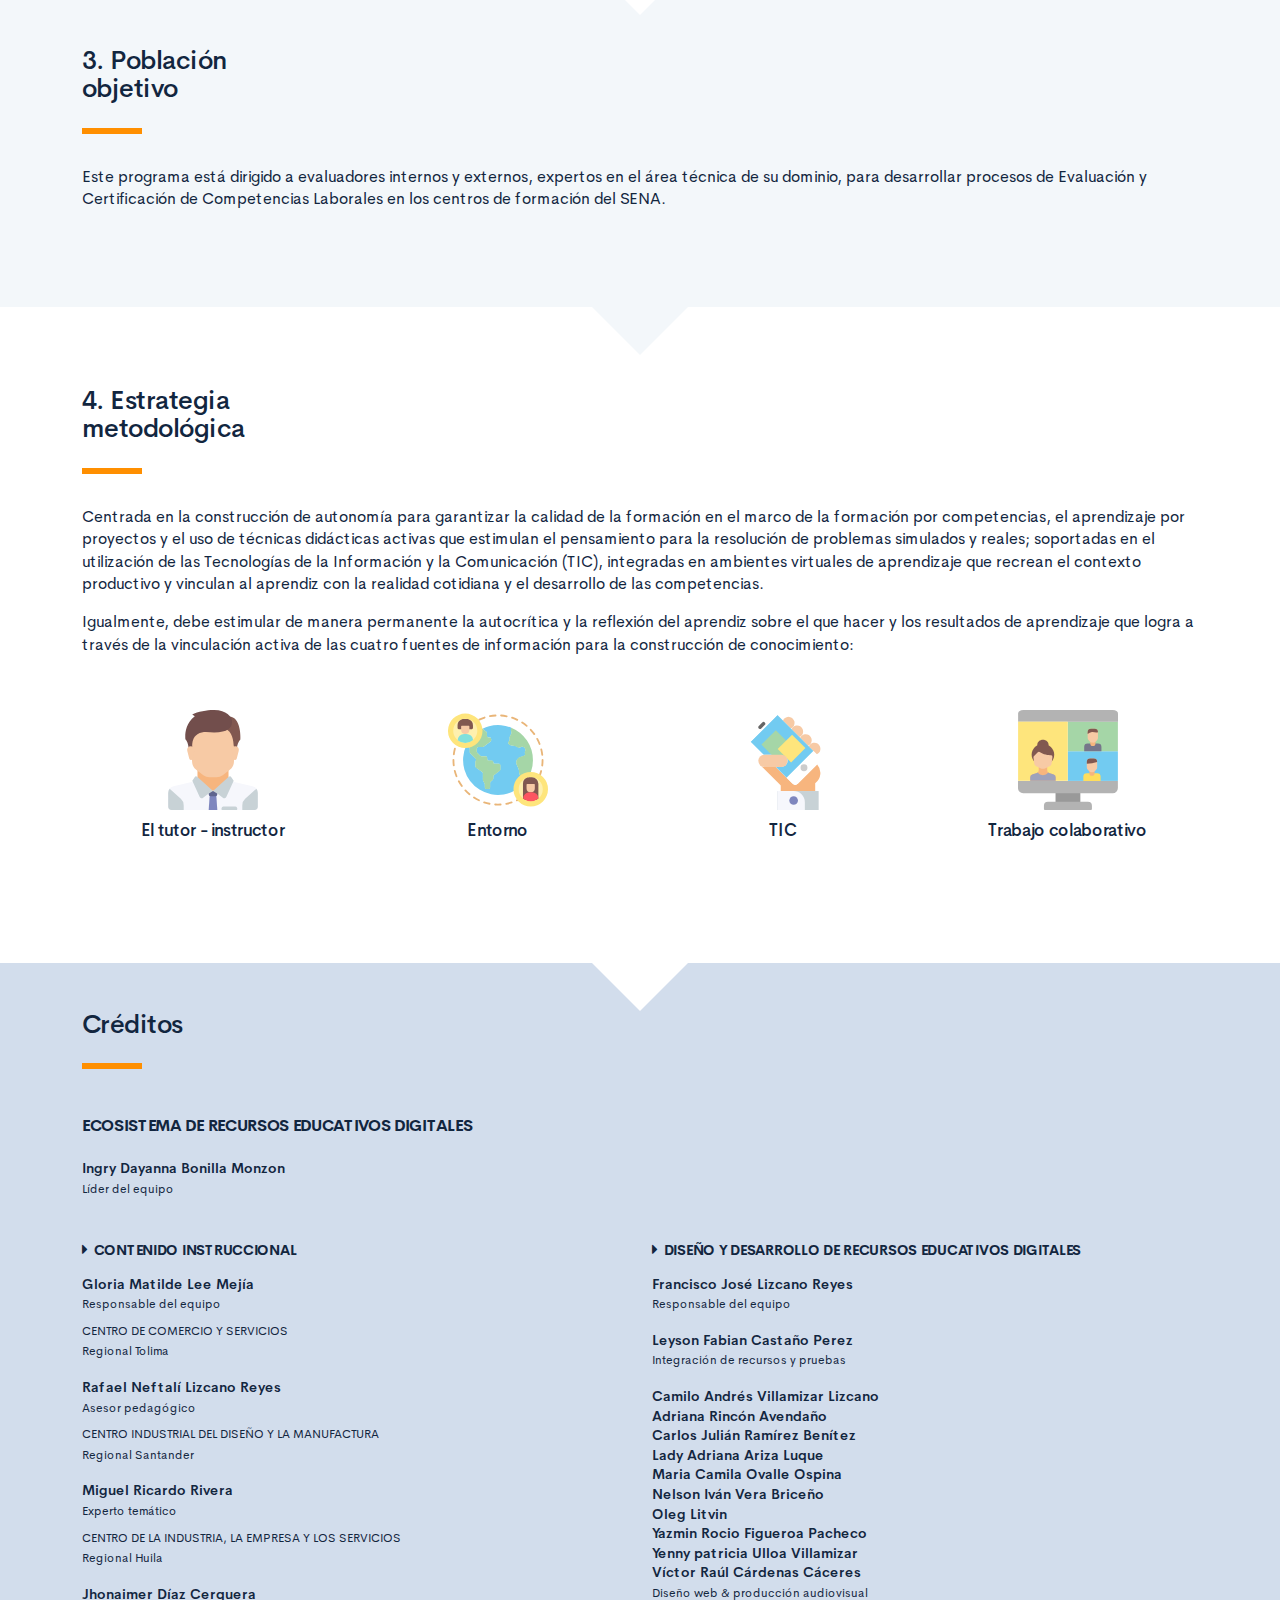
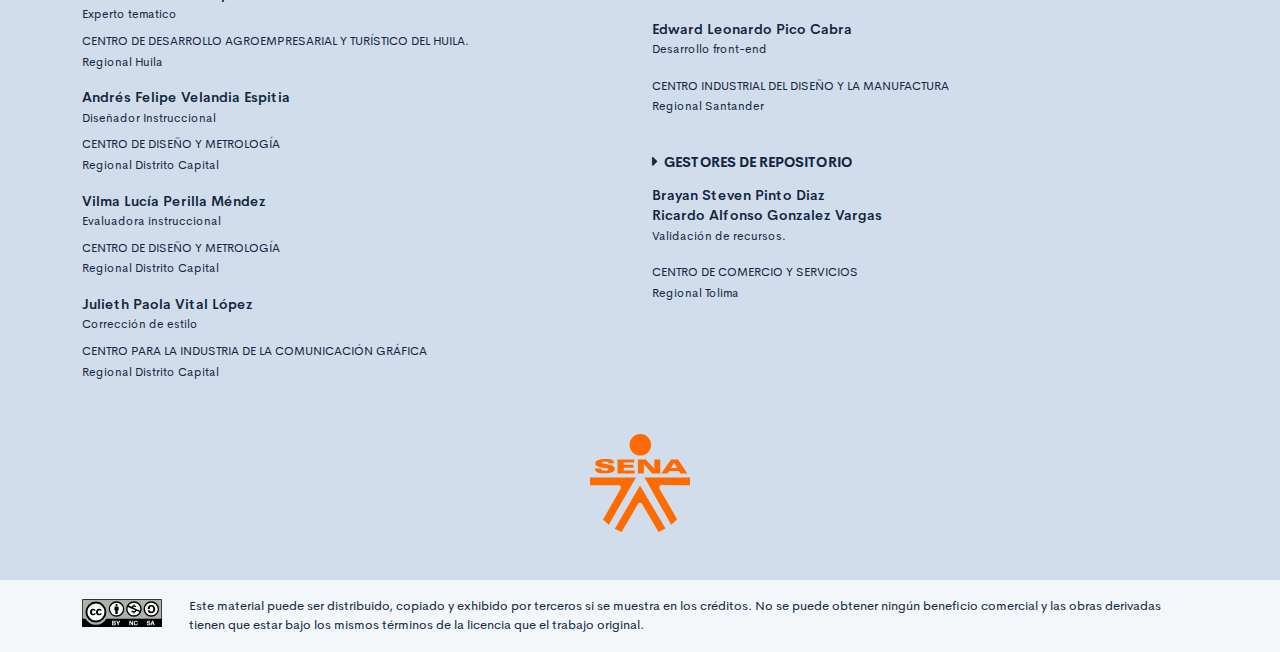
==== commit ad77e50d: "Se carga el material con los ajustes solicitados." ====
--- a/public/info.html
+++ b/public/info.html
@@ -115,7 +115,7 @@
                         </h4>
                         <p class="footer-texto mb-2"><strong>Gloria Matilde Lee Mejía </strong><br /> <span class="text-small">Responsable del equipo</span></p>
                         <p class="footer-texto"><span class="text-small text-uppercase">Centro de Comercio y Servicios</span><br /><span class="text-small">Regional Tolima</span></p>
-                        <p class="footer-texto mb-2"><strong>Rafael Nelftalí Lizcano Reyes</strong><br /> <span class="text-small">Asesor pedagógico<br /></span></p>
+                        <p class="footer-texto mb-2"><strong>Rafael Neftalí Lizcano Reyes</strong><br /> <span class="text-small">Asesor pedagógico<br /></span></p>
                         <p class="footer-texto"><span class="text-small text-uppercase">CENTRO INDUSTRIAL DEL DISEÑO Y LA MANUFACTURA </span><br /><span class="text-small">Regional Santander </span></p>
                         <p class="footer-texto mb-2"><strong>Miguel Ricardo Rivera</strong><br /><span class="text-small">Experto temático<br /></span></p>
                         <p class="footer-texto"><span class="text-small text-uppercase">Centro de la Industria, la Empresa y los Servicios</span><br /><span class="text-small">Regional Huila</span></p>
--- a/public/assets/css/main.css
+++ b/public/assets/css/main.css
@@ -3,6 +3,6 @@
  * Copyright 2011-2019 The Bootstrap Authors
  * Copyright 2011-2019 Twitter, Inc.
  * Licensed under MIT (https://github.com/twbs/bootstrap/blob/master/LICENSE)
- */:root{--blue: #2C7BE5;--indigo: #727cf5;--purple: #6b5eae;--pink: #ff679b;--red: #E63757;--orange: #fd7e14;--yellow: #F6C343;--green: #00D97E;--teal: #02a8b5;--cyan: #39afd1;--white: #fff;--gray: #95AAC9;--gray-dark: #3B506C;--primary: #12263F;--secondary: #6E84A3;--success: #00A99A;--info: #39afd1;--warning: #ff8f00;--danger: #E63757;--light: #EDF2F9;--dark: #000;--white: #fff;--breakpoint-xs: 0;--breakpoint-sm: 576px;--breakpoint-md: 768px;--breakpoint-lg: 992px;--breakpoint-xl: 1200px;--font-family-sans-serif: "Cerebri Sans", sans-serif;--font-family-monospace: "Courier New", monospace}*,*::before,*::after{box-sizing:border-box}html{font-family:sans-serif;line-height:1.15;-webkit-text-size-adjust:100%;-webkit-tap-highlight-color:rgba(0,0,0,0)}article,aside,figcaption,figure,footer,header,hgroup,main,nav,section{display:block}body{margin:0;font-family:"Cerebri Sans",sans-serif;font-size:.9375rem;font-weight:400;line-height:1.5;color:#12263F;text-align:left;background-color:#F3F7FA}[tabindex="-1"]:focus:not(:focus-visible){outline:0 !important}hr{box-sizing:content-box;height:0;overflow:visible}h1,h2,h3,h4,h5,h6{margin-top:0;margin-bottom:1.125rem}p{margin-top:0;margin-bottom:1rem}abbr[title],abbr[data-original-title]{text-decoration:underline;text-decoration:underline dotted;cursor:help;border-bottom:0;text-decoration-skip-ink:none}address{margin-bottom:1rem;font-style:normal;line-height:inherit}ol,ul,dl{margin-top:0;margin-bottom:1rem}ol ol,ul ul,ol ul,ul ol{margin-bottom:0}dt{font-weight:600}dd{margin-bottom:.5rem;margin-left:0}blockquote{margin:0 0 1rem}b,strong{font-weight:bolder}small{font-size:80%}sub,sup{position:relative;font-size:75%;line-height:0;vertical-align:baseline}sub{bottom:-.25em}sup{top:-.5em}a{color:#2C7BE5;text-decoration:none;background-color:transparent}a:hover{color:#104082;text-decoration:none}a:not([href]){color:inherit;text-decoration:none}a:not([href]):hover{color:inherit;text-decoration:none}pre,code,kbd,samp{font-family:"Courier New",monospace;font-size:1em}pre{margin-top:0;margin-bottom:1rem;overflow:auto}figure{margin:0 0 1rem}img{vertical-align:middle;border-style:none}svg{overflow:hidden;vertical-align:middle}table{border-collapse:collapse}caption{padding-top:1rem;padding-bottom:1rem;color:#95AAC9;text-align:left;caption-side:bottom}th{text-align:inherit}label{display:inline-block;margin-bottom:.5rem}button{border-radius:0}button:focus{outline:1px dotted;outline:5px auto -webkit-focus-ring-color}input,button,select,optgroup,textarea{margin:0;font-family:inherit;font-size:inherit;line-height:inherit}button,input{overflow:visible}button,select{text-transform:none}select{word-wrap:normal}button,[type="button"],[type="reset"],[type="submit"]{-webkit-appearance:button}button:not(:disabled),[type="button"]:not(:disabled),[type="reset"]:not(:disabled),[type="submit"]:not(:disabled){cursor:pointer}button::-moz-focus-inner,[type="button"]::-moz-focus-inner,[type="reset"]::-moz-focus-inner,[type="submit"]::-moz-focus-inner{padding:0;border-style:none}input[type="radio"],input[type="checkbox"]{box-sizing:border-box;padding:0}input[type="date"],input[type="time"],input[type="datetime-local"],input[type="month"]{-webkit-appearance:listbox}textarea{overflow:auto;resize:vertical}fieldset{min-width:0;padding:0;margin:0;border:0}legend{display:block;width:100%;max-width:100%;padding:0;margin-bottom:.5rem;font-size:1.5rem;line-height:inherit;color:inherit;white-space:normal}progress{vertical-align:baseline}[type="number"]::-webkit-inner-spin-button,[type="number"]::-webkit-outer-spin-button{height:auto}[type="search"]{outline-offset:-2px;-webkit-appearance:none}[type="search"]::-webkit-search-decoration{-webkit-appearance:none}::-webkit-file-upload-button{font:inherit;-webkit-appearance:button}output{display:inline-block}summary{display:list-item;cursor:pointer}template{display:none}[hidden]{display:none !important}h1,h2,h3,h4,h5,h6,.h1,.h2,.h3,.h4,.h5,.h6{margin-bottom:1.125rem;font-weight:500;line-height:1.1}h1,.h1{font-size:1.625rem}h2,.h2{font-size:1.25rem}h3,.h3{font-size:1.0625rem}h4,.h4{font-size:.9375rem}h5,.h5{font-size:.8125rem}h6,.h6{font-size:.625rem}.lead{font-size:1.17188rem;font-weight:300}.display-1{font-size:4rem;font-weight:600;line-height:1.1}.display-2{font-size:3.25rem;font-weight:600;line-height:1.1}.display-3{font-size:2.625rem;font-weight:600;line-height:1.1}.display-4{font-size:2rem;font-weight:600;line-height:1.1}hr{margin-top:1rem;margin-bottom:1rem;border:0;border-top:1px solid #E3EBF6}small,.small{font-size:.8125rem;font-weight:400}mark,.mark{padding:.2em;background-color:#fcf8e3}.list-unstyled{padding-left:0;list-style:none}.list-inline{padding-left:0;list-style:none}.list-inline-item{display:inline-block}.list-inline-item:not(:last-child){margin-right:6px}.initialism{font-size:90%;text-transform:uppercase}.blockquote{margin-bottom:1.5rem;font-size:1.17188rem}.blockquote-footer{display:block;font-size:.8125rem;color:#95AAC9}.blockquote-footer::before{content:"\2014\00A0"}.img-fluid{max-width:100%;height:auto}.img-thumbnail{padding:.25rem;background-color:#F3F7FA;border:1px solid #E3EBF6;border-radius:.375rem;max-width:100%;height:auto}.figure{display:inline-block}.figure-img{margin-bottom:.75rem;line-height:1}.figure-caption{font-size:.8125rem;color:#95AAC9}code{font-size:87.5%;color:#2C7BE5;word-wrap:break-word}a>code{color:inherit}kbd{padding:.2rem .4rem;font-size:87.5%;color:#fff;background-color:#283E59;border-radius:.25rem}kbd kbd{padding:0;font-size:100%;font-weight:600}pre{display:block;font-size:87.5%;color:#283E59}pre code{font-size:inherit;color:inherit;word-break:normal}.pre-scrollable{max-height:340px;overflow-y:scroll}.container{width:100%;padding-right:12px;padding-left:12px;margin-right:auto;margin-left:auto}@media (min-width: 576px){.container{max-width:540px}}@media (min-width: 768px){.container{max-width:720px}}@media (min-width: 992px){.container{max-width:960px}}@media (min-width: 1200px){.container{max-width:1140px}}.container-fluid,.container-sm,.container-md,.container-lg,.container-xl{width:100%;padding-right:12px;padding-left:12px;margin-right:auto;margin-left:auto}@media (min-width: 576px){.container,.container-sm{max-width:540px}}@media (min-width: 768px){.container,.container-sm,.container-md{max-width:720px}}@media (min-width: 992px){.container,.container-sm,.container-md,.container-lg{max-width:960px}}@media (min-width: 1200px){.container,.container-sm,.container-md,.container-lg,.container-xl{max-width:1140px}}.row{display:flex;flex-wrap:wrap;margin-right:-12px;margin-left:-12px}.no-gutters{margin-right:0;margin-left:0}.no-gutters>.col,.no-gutters>[class*="col-"]{padding-right:0;padding-left:0}.col-1,.col-2,.col-3,.col-4,.col-5,.col-6,.col-7,.col-8,.col-9,.col-10,.col-11,.col-12,.col,.col-auto,.col-sm-1,.col-sm-2,.col-sm-3,.col-sm-4,.col-sm-5,.col-sm-6,.col-sm-7,.col-sm-8,.col-sm-9,.col-sm-10,.col-sm-11,.col-sm-12,.col-sm,.col-sm-auto,.col-md-1,.col-md-2,.col-md-3,.col-md-4,.col-md-5,.col-md-6,.col-md-7,.col-md-8,.col-md-9,.col-md-10,.col-md-11,.col-md-12,.col-md,.col-md-auto,.col-lg-1,.col-lg-2,.col-lg-3,.col-lg-4,.col-lg-5,.col-lg-6,.col-lg-7,.col-lg-8,.col-lg-9,.col-lg-10,.col-lg-11,.col-lg-12,.col-lg,.col-lg-auto,.col-xl-1,.col-xl-2,.col-xl-3,.col-xl-4,.col-xl-5,.col-xl-6,.col-xl-7,.col-xl-8,.col-xl-9,.col-xl-10,.col-xl-11,.col-xl-12,.col-xl,.col-xl-auto{position:relative;width:100%;padding-right:12px;padding-left:12px}.col{flex-basis:0;flex-grow:1;max-width:100%}.row-cols-1>*{flex:0 0 100%;max-width:100%}.row-cols-2>*{flex:0 0 50%;max-width:50%}.row-cols-3>*{flex:0 0 33.33333%;max-width:33.33333%}.row-cols-4>*{flex:0 0 25%;max-width:25%}.row-cols-5>*{flex:0 0 20%;max-width:20%}.row-cols-6>*{flex:0 0 16.66667%;max-width:16.66667%}.col-auto{flex:0 0 auto;width:auto;max-width:100%}.col-1{flex:0 0 8.33333%;max-width:8.33333%}.col-2{flex:0 0 16.66667%;max-width:16.66667%}.col-3{flex:0 0 25%;max-width:25%}.col-4{flex:0 0 33.33333%;max-width:33.33333%}.col-5{flex:0 0 41.66667%;max-width:41.66667%}.col-6{flex:0 0 50%;max-width:50%}.col-7{flex:0 0 58.33333%;max-width:58.33333%}.col-8{flex:0 0 66.66667%;max-width:66.66667%}.col-9{flex:0 0 75%;max-width:75%}.col-10{flex:0 0 83.33333%;max-width:83.33333%}.col-11{flex:0 0 91.66667%;max-width:91.66667%}.col-12{flex:0 0 100%;max-width:100%}.order-first{order:-1}.order-last{order:13}.order-0{order:0}.order-1{order:1}.order-2{order:2}.order-3{order:3}.order-4{order:4}.order-5{order:5}.order-6{order:6}.order-7{order:7}.order-8{order:8}.order-9{order:9}.order-10{order:10}.order-11{order:11}.order-12{order:12}.offset-1{margin-left:8.33333%}.offset-2{margin-left:16.66667%}.offset-3{margin-left:25%}.offset-4{margin-left:33.33333%}.offset-5{margin-left:41.66667%}.offset-6{margin-left:50%}.offset-7{margin-left:58.33333%}.offset-8{margin-left:66.66667%}.offset-9{margin-left:75%}.offset-10{margin-left:83.33333%}.offset-11{margin-left:91.66667%}@media (min-width: 576px){.col-sm{flex-basis:0;flex-grow:1;max-width:100%}.row-cols-sm-1>*{flex:0 0 100%;max-width:100%}.row-cols-sm-2>*{flex:0 0 50%;max-width:50%}.row-cols-sm-3>*{flex:0 0 33.33333%;max-width:33.33333%}.row-cols-sm-4>*{flex:0 0 25%;max-width:25%}.row-cols-sm-5>*{flex:0 0 20%;max-width:20%}.row-cols-sm-6>*{flex:0 0 16.66667%;max-width:16.66667%}.col-sm-auto{flex:0 0 auto;width:auto;max-width:100%}.col-sm-1{flex:0 0 8.33333%;max-width:8.33333%}.col-sm-2{flex:0 0 16.66667%;max-width:16.66667%}.col-sm-3{flex:0 0 25%;max-width:25%}.col-sm-4{flex:0 0 33.33333%;max-width:33.33333%}.col-sm-5{flex:0 0 41.66667%;max-width:41.66667%}.col-sm-6{flex:0 0 50%;max-width:50%}.col-sm-7{flex:0 0 58.33333%;max-width:58.33333%}.col-sm-8{flex:0 0 66.66667%;max-width:66.66667%}.col-sm-9{flex:0 0 75%;max-width:75%}.col-sm-10{flex:0 0 83.33333%;max-width:83.33333%}.col-sm-11{flex:0 0 91.66667%;max-width:91.66667%}.col-sm-12{flex:0 0 100%;max-width:100%}.order-sm-first{order:-1}.order-sm-last{order:13}.order-sm-0{order:0}.order-sm-1{order:1}.order-sm-2{order:2}.order-sm-3{order:3}.order-sm-4{order:4}.order-sm-5{order:5}.order-sm-6{order:6}.order-sm-7{order:7}.order-sm-8{order:8}.order-sm-9{order:9}.order-sm-10{order:10}.order-sm-11{order:11}.order-sm-12{order:12}.offset-sm-0{margin-left:0}.offset-sm-1{margin-left:8.33333%}.offset-sm-2{margin-left:16.66667%}.offset-sm-3{margin-left:25%}.offset-sm-4{margin-left:33.33333%}.offset-sm-5{margin-left:41.66667%}.offset-sm-6{margin-left:50%}.offset-sm-7{margin-left:58.33333%}.offset-sm-8{margin-left:66.66667%}.offset-sm-9{margin-left:75%}.offset-sm-10{margin-left:83.33333%}.offset-sm-11{margin-left:91.66667%}}@media (min-width: 768px){.col-md{flex-basis:0;flex-grow:1;max-width:100%}.row-cols-md-1>*{flex:0 0 100%;max-width:100%}.row-cols-md-2>*{flex:0 0 50%;max-width:50%}.row-cols-md-3>*{flex:0 0 33.33333%;max-width:33.33333%}.row-cols-md-4>*{flex:0 0 25%;max-width:25%}.row-cols-md-5>*{flex:0 0 20%;max-width:20%}.row-cols-md-6>*{flex:0 0 16.66667%;max-width:16.66667%}.col-md-auto{flex:0 0 auto;width:auto;max-width:100%}.col-md-1{flex:0 0 8.33333%;max-width:8.33333%}.col-md-2{flex:0 0 16.66667%;max-width:16.66667%}.col-md-3{flex:0 0 25%;max-width:25%}.col-md-4{flex:0 0 33.33333%;max-width:33.33333%}.col-md-5{flex:0 0 41.66667%;max-width:41.66667%}.col-md-6{flex:0 0 50%;max-width:50%}.col-md-7{flex:0 0 58.33333%;max-width:58.33333%}.col-md-8{flex:0 0 66.66667%;max-width:66.66667%}.col-md-9{flex:0 0 75%;max-width:75%}.col-md-10{flex:0 0 83.33333%;max-width:83.33333%}.col-md-11{flex:0 0 91.66667%;max-width:91.66667%}.col-md-12{flex:0 0 100%;max-width:100%}.order-md-first{order:-1}.order-md-last{order:13}.order-md-0{order:0}.order-md-1{order:1}.order-md-2{order:2}.order-md-3{order:3}.order-md-4{order:4}.order-md-5{order:5}.order-md-6{order:6}.order-md-7{order:7}.order-md-8{order:8}.order-md-9{order:9}.order-md-10{order:10}.order-md-11{order:11}.order-md-12{order:12}.offset-md-0{margin-left:0}.offset-md-1{margin-left:8.33333%}.offset-md-2{margin-left:16.66667%}.offset-md-3{margin-left:25%}.offset-md-4{margin-left:33.33333%}.offset-md-5{margin-left:41.66667%}.offset-md-6{margin-left:50%}.offset-md-7{margin-left:58.33333%}.offset-md-8{margin-left:66.66667%}.offset-md-9{margin-left:75%}.offset-md-10{margin-left:83.33333%}.offset-md-11{margin-left:91.66667%}}@media (min-width: 992px){.col-lg{flex-basis:0;flex-grow:1;max-width:100%}.row-cols-lg-1>*{flex:0 0 100%;max-width:100%}.row-cols-lg-2>*{flex:0 0 50%;max-width:50%}.row-cols-lg-3>*{flex:0 0 33.33333%;max-width:33.33333%}.row-cols-lg-4>*{flex:0 0 25%;max-width:25%}.row-cols-lg-5>*{flex:0 0 20%;max-width:20%}.row-cols-lg-6>*{flex:0 0 16.66667%;max-width:16.66667%}.col-lg-auto{flex:0 0 auto;width:auto;max-width:100%}.col-lg-1{flex:0 0 8.33333%;max-width:8.33333%}.col-lg-2{flex:0 0 16.66667%;max-width:16.66667%}.col-lg-3{flex:0 0 25%;max-width:25%}.col-lg-4{flex:0 0 33.33333%;max-width:33.33333%}.col-lg-5{flex:0 0 41.66667%;max-width:41.66667%}.col-lg-6{flex:0 0 50%;max-width:50%}.col-lg-7{flex:0 0 58.33333%;max-width:58.33333%}.col-lg-8{flex:0 0 66.66667%;max-width:66.66667%}.col-lg-9{flex:0 0 75%;max-width:75%}.col-lg-10{flex:0 0 83.33333%;max-width:83.33333%}.col-lg-11{flex:0 0 91.66667%;max-width:91.66667%}.col-lg-12{flex:0 0 100%;max-width:100%}.order-lg-first{order:-1}.order-lg-last{order:13}.order-lg-0{order:0}.order-lg-1{order:1}.order-lg-2{order:2}.order-lg-3{order:3}.order-lg-4{order:4}.order-lg-5{order:5}.order-lg-6{order:6}.order-lg-7{order:7}.order-lg-8{order:8}.order-lg-9{order:9}.order-lg-10{order:10}.order-lg-11{order:11}.order-lg-12{order:12}.offset-lg-0{margin-left:0}.offset-lg-1{margin-left:8.33333%}.offset-lg-2{margin-left:16.66667%}.offset-lg-3{margin-left:25%}.offset-lg-4{margin-left:33.33333%}.offset-lg-5{margin-left:41.66667%}.offset-lg-6{margin-left:50%}.offset-lg-7{margin-left:58.33333%}.offset-lg-8{margin-left:66.66667%}.offset-lg-9{margin-left:75%}.offset-lg-10{margin-left:83.33333%}.offset-lg-11{margin-left:91.66667%}}@media (min-width: 1200px){.col-xl{flex-basis:0;flex-grow:1;max-width:100%}.row-cols-xl-1>*{flex:0 0 100%;max-width:100%}.row-cols-xl-2>*{flex:0 0 50%;max-width:50%}.row-cols-xl-3>*{flex:0 0 33.33333%;max-width:33.33333%}.row-cols-xl-4>*{flex:0 0 25%;max-width:25%}.row-cols-xl-5>*{flex:0 0 20%;max-width:20%}.row-cols-xl-6>*{flex:0 0 16.66667%;max-width:16.66667%}.col-xl-auto{flex:0 0 auto;width:auto;max-width:100%}.col-xl-1{flex:0 0 8.33333%;max-width:8.33333%}.col-xl-2{flex:0 0 16.66667%;max-width:16.66667%}.col-xl-3{flex:0 0 25%;max-width:25%}.col-xl-4{flex:0 0 33.33333%;max-width:33.33333%}.col-xl-5{flex:0 0 41.66667%;max-width:41.66667%}.col-xl-6{flex:0 0 50%;max-width:50%}.col-xl-7{flex:0 0 58.33333%;max-width:58.33333%}.col-xl-8{flex:0 0 66.66667%;max-width:66.66667%}.col-xl-9{flex:0 0 75%;max-width:75%}.col-xl-10{flex:0 0 83.33333%;max-width:83.33333%}.col-xl-11{flex:0 0 91.66667%;max-width:91.66667%}.col-xl-12{flex:0 0 100%;max-width:100%}.order-xl-first{order:-1}.order-xl-last{order:13}.order-xl-0{order:0}.order-xl-1{order:1}.order-xl-2{order:2}.order-xl-3{order:3}.order-xl-4{order:4}.order-xl-5{order:5}.order-xl-6{order:6}.order-xl-7{order:7}.order-xl-8{order:8}.order-xl-9{order:9}.order-xl-10{order:10}.order-xl-11{order:11}.order-xl-12{order:12}.offset-xl-0{margin-left:0}.offset-xl-1{margin-left:8.33333%}.offset-xl-2{margin-left:16.66667%}.offset-xl-3{margin-left:25%}.offset-xl-4{margin-left:33.33333%}.offset-xl-5{margin-left:41.66667%}.offset-xl-6{margin-left:50%}.offset-xl-7{margin-left:58.33333%}.offset-xl-8{margin-left:66.66667%}.offset-xl-9{margin-left:75%}.offset-xl-10{margin-left:83.33333%}.offset-xl-11{margin-left:91.66667%}}.table{width:100%;margin-bottom:1.5rem;color:#12263F}.table th,.table td{padding:1rem;vertical-align:top;border-top:1px solid #EDF2F9}.table thead th{vertical-align:bottom;border-bottom:2px solid #EDF2F9}.table tbody+tbody{border-top:2px solid #EDF2F9}.table-sm th,.table-sm td{padding:1rem}.table-bordered{border:1px solid #EDF2F9}.table-bordered th,.table-bordered td{border:1px solid #EDF2F9}.table-bordered thead th,.table-bordered thead td{border-bottom-width:2px}.table-borderless th,.table-borderless td,.table-borderless thead th,.table-borderless tbody+tbody{border:0}.table-striped tbody tr:nth-of-type(even){background-color:#F9FBFD}.table-hover tbody tr:hover{color:#12263F;background-color:#F9FBFD}.table-primary,.table-primary>th,.table-primary>td{background-color:#bdc2c9}.table-primary th,.table-primary td,.table-primary thead th,.table-primary tbody+tbody{border-color:#848e9b}.table-hover .table-primary:hover{background-color:#afb5be}.table-hover .table-primary:hover>td,.table-hover .table-primary:hover>th{background-color:#afb5be}.table-secondary,.table-secondary>th,.table-secondary>td{background-color:#d6dde5}.table-secondary th,.table-secondary td,.table-secondary thead th,.table-secondary tbody+tbody{border-color:#b4bfcf}.table-hover .table-secondary:hover{background-color:#c6d0db}.table-hover .table-secondary:hover>td,.table-hover .table-secondary:hover>th{background-color:#c6d0db}.table-success,.table-success>th,.table-success>td{background-color:#b8e7e3}.table-success th,.table-success td,.table-success thead th,.table-success tbody+tbody{border-color:#7ad2ca}.table-hover .table-success:hover{background-color:#a5e1db}.table-hover .table-success:hover>td,.table-hover .table-success:hover>th{background-color:#a5e1db}.table-info,.table-info>th,.table-info>td{background-color:#c8e9f2}.table-info th,.table-info td,.table-info thead th,.table-info tbody+tbody{border-color:#98d5e7}.table-hover .table-info:hover{background-color:#b3e1ed}.table-hover .table-info:hover>td,.table-hover .table-info:hover>th{background-color:#b3e1ed}.table-warning,.table-warning>th,.table-warning>td{background-color:#ffe0b8}.table-warning th,.table-warning td,.table-warning thead th,.table-warning tbody+tbody{border-color:#ffc57a}.table-hover .table-warning:hover{background-color:#ffd59f}.table-hover .table-warning:hover>td,.table-hover .table-warning:hover>th{background-color:#ffd59f}.table-danger,.table-danger>th,.table-danger>td{background-color:#f8c7d0}.table-danger th,.table-danger td,.table-danger thead th,.table-danger tbody+tbody{border-color:#f297a8}.table-hover .table-danger:hover{background-color:#f5b0bd}.table-hover .table-danger:hover>td,.table-hover .table-danger:hover>th{background-color:#f5b0bd}.table-light,.table-light>th,.table-light>td{background-color:#fafbfd}.table-light th,.table-light td,.table-light thead th,.table-light tbody+tbody{border-color:#f6f8fc}.table-hover .table-light:hover{background-color:#e8ecf6}.table-hover .table-light:hover>td,.table-hover .table-light:hover>th{background-color:#e8ecf6}.table-dark,.table-dark>th,.table-dark>td{background-color:#b8b8b8}.table-dark th,.table-dark td,.table-dark thead th,.table-dark tbody+tbody{border-color:#7a7a7a}.table-hover .table-dark:hover{background-color:#ababab}.table-hover .table-dark:hover>td,.table-hover .table-dark:hover>th{background-color:#ababab}.table-white,.table-white>th,.table-white>td{background-color:#fff}.table-white th,.table-white td,.table-white thead th,.table-white tbody+tbody{border-color:#fff}.table-hover .table-white:hover{background-color:#f2f2f2}.table-hover .table-white:hover>td,.table-hover .table-white:hover>th{background-color:#f2f2f2}.table-active,.table-active>th,.table-active>td{background-color:#F9FBFD}.table-hover .table-active:hover{background-color:#e6eef7}.table-hover .table-active:hover>td,.table-hover .table-active:hover>th{background-color:#e6eef7}.table .thead-dark th{color:#fff;background-color:#3B506C;border-color:#496285}.table .thead-light th{color:#95AAC9;background-color:#F9FBFD;border-color:#EDF2F9}.table-dark{color:#fff;background-color:#3B506C}.table-dark th,.table-dark td,.table-dark thead th{border-color:#496285}.table-dark.table-bordered{border:0}.table-dark.table-striped tbody tr:nth-of-type(even){background-color:rgba(255,255,255,0.05)}.table-dark.table-hover tbody tr:hover{color:#fff;background-color:rgba(255,255,255,0.075)}@media (max-width: 575.98px){.table-responsive-sm{display:block;width:100%;overflow-x:auto;-webkit-overflow-scrolling:touch}.table-responsive-sm>.table-bordered{border:0}}@media (max-width: 767.98px){.table-responsive-md{display:block;width:100%;overflow-x:auto;-webkit-overflow-scrolling:touch}.table-responsive-md>.table-bordered{border:0}}@media (max-width: 991.98px){.table-responsive-lg{display:block;width:100%;overflow-x:auto;-webkit-overflow-scrolling:touch}.table-responsive-lg>.table-bordered{border:0}}@media (max-width: 1199.98px){.table-responsive-xl{display:block;width:100%;overflow-x:auto;-webkit-overflow-scrolling:touch}.table-responsive-xl>.table-bordered{border:0}}.table-responsive{display:block;width:100%;overflow-x:auto;-webkit-overflow-scrolling:touch}.table-responsive>.table-bordered{border:0}.form-control{display:block;width:100%;height:calc(1.5em + 1rem + 2px);padding:.5rem .75rem;font-size:.9375rem;font-weight:400;line-height:1.5;color:#12263F;background-color:#fff;background-clip:padding-box;border:1px solid #D2DDEC;border-radius:.375rem;transition:border-color 0.15s ease-in-out,box-shadow 0.15s ease-in-out}@media (prefers-reduced-motion: reduce){.form-control{transition:none}}.form-control::-ms-expand{background-color:transparent;border:0}.form-control:-moz-focusring{color:transparent;text-shadow:0 0 0 #12263F}.form-control:focus{color:#12263F;background-color:#fff;border-color:#12263F;outline:0;box-shadow:rgba(0,0,0,0)}.form-control::placeholder{color:#B1C2D9;opacity:1}.form-control:disabled,.form-control[readonly]{background-color:#fff;opacity:1}select.form-control:focus::-ms-value{color:#12263F;background-color:#fff}.form-control-file,.form-control-range{display:block;width:100%}.col-form-label{padding-top:calc(.5rem + 1px);padding-bottom:calc(.5rem + 1px);margin-bottom:0;font-size:inherit;line-height:1.5}.col-form-label-lg{padding-top:calc(.75rem + 1px);padding-bottom:calc(.75rem + 1px);font-size:.9375rem;line-height:1.5}.col-form-label-sm{padding-top:calc(.125rem + 1px);padding-bottom:calc(.125rem + 1px);font-size:.8125rem;line-height:1.75}.form-control-plaintext{display:block;width:100%;padding:.5rem 0;margin-bottom:0;font-size:.9375rem;line-height:1.5;color:#12263F;background-color:transparent;border:solid transparent;border-width:1px 0}.form-control-plaintext.form-control-sm,.form-control-plaintext.form-control-lg{padding-right:0;padding-left:0}.form-control-sm{height:calc(1.75em + .25rem + 2px);padding:.125rem .5rem;font-size:.8125rem;line-height:1.75;border-radius:.25rem}.form-control-lg{height:calc(1.5em + 1.5rem + 2px);padding:.75rem 1.25rem;font-size:.9375rem;line-height:1.5;border-radius:.5rem}select.form-control[size],select.form-control[multiple]{height:auto}textarea.form-control{height:auto}.form-group{margin-bottom:1.375rem}.form-text{display:block;margin-top:.25rem}.form-row{display:flex;flex-wrap:wrap;margin-right:-5px;margin-left:-5px}.form-row>.col,.form-row>[class*="col-"]{padding-right:5px;padding-left:5px}.form-check{position:relative;display:block;padding-left:1.25rem}.form-check-input{position:absolute;margin-top:.3rem;margin-left:-1.25rem}.form-check-input[disabled] ~ .form-check-label,.form-check-input:disabled ~ .form-check-label{color:#95AAC9}.form-check-label{margin-bottom:0}.form-check-inline{display:inline-flex;align-items:center;padding-left:0;margin-right:.75rem}.form-check-inline .form-check-input{position:static;margin-top:0;margin-right:.3125rem;margin-left:0}.valid-feedback{display:none;width:100%;margin-top:.25rem;font-size:.8125rem;color:#00A99A}.valid-tooltip{position:absolute;top:100%;z-index:5;display:none;max-width:100%;padding:.25rem .5rem;margin-top:.1rem;font-size:.8125rem;line-height:1.5;color:#fff;background-color:#00a99a;border-radius:.375rem}.was-validated :valid ~ .valid-feedback,.was-validated :valid ~ .valid-tooltip,.is-valid ~ .valid-feedback,.is-valid ~ .valid-tooltip{display:block}.was-validated .form-control:valid,.form-control.is-valid{border-color:#00A99A}.was-validated .form-control:valid:focus,.form-control.is-valid:focus{border-color:#00A99A;box-shadow:0 0 0 .15rem rgba(0,169,154,0.25)}.was-validated .custom-select:valid,.custom-select.is-valid{border-color:#00A99A}.was-validated .custom-select:valid:focus,.custom-select.is-valid:focus{border-color:#00A99A;box-shadow:0 0 0 .15rem rgba(0,169,154,0.25)}.was-validated .form-check-input:valid ~ .form-check-label,.form-check-input.is-valid ~ .form-check-label{color:#00A99A}.was-validated .form-check-input:valid ~ .valid-feedback,.was-validated .form-check-input:valid ~ .valid-tooltip,.form-check-input.is-valid ~ .valid-feedback,.form-check-input.is-valid ~ .valid-tooltip{display:block}.was-validated .custom-control-input:valid ~ .custom-control-label,.custom-control-input.is-valid ~ .custom-control-label{color:#00A99A}.was-validated .custom-control-input:valid ~ .custom-control-label::before,.custom-control-input.is-valid ~ .custom-control-label::before{border-color:#00A99A}.was-validated .custom-control-input:valid:checked ~ .custom-control-label::before,.custom-control-input.is-valid:checked ~ .custom-control-label::before{border-color:#00dcc8;background-color:#00dcc8}.was-validated .custom-control-input:valid:focus ~ .custom-control-label::before,.custom-control-input.is-valid:focus ~ .custom-control-label::before{box-shadow:0 0 0 .15rem rgba(0,169,154,0.25)}.was-validated .custom-control-input:valid:focus:not(:checked) ~ .custom-control-label::before,.custom-control-input.is-valid:focus:not(:checked) ~ .custom-control-label::before{border-color:#00A99A}.was-validated .custom-file-input:valid ~ .custom-file-label,.custom-file-input.is-valid ~ .custom-file-label{border-color:#00A99A}.was-validated .custom-file-input:valid:focus ~ .custom-file-label,.custom-file-input.is-valid:focus ~ .custom-file-label{border-color:#00A99A;box-shadow:0 0 0 .15rem rgba(0,169,154,0.25)}.invalid-feedback{display:none;width:100%;margin-top:.25rem;font-size:.8125rem;color:#E63757}.invalid-tooltip{position:absolute;top:100%;z-index:5;display:none;max-width:100%;padding:.25rem .5rem;margin-top:.1rem;font-size:.8125rem;line-height:1.5;color:#fff;background-color:#e63757;border-radius:.375rem}.was-validated :invalid ~ .invalid-feedback,.was-validated :invalid ~ .invalid-tooltip,.is-invalid ~ .invalid-feedback,.is-invalid ~ .invalid-tooltip{display:block}.was-validated .form-control:invalid,.form-control.is-invalid{border-color:#E63757}.was-validated .form-control:invalid:focus,.form-control.is-invalid:focus{border-color:#E63757;box-shadow:0 0 0 .15rem rgba(230,55,87,0.25)}.was-validated .custom-select:invalid,.custom-select.is-invalid{border-color:#E63757}.was-validated .custom-select:invalid:focus,.custom-select.is-invalid:focus{border-color:#E63757;box-shadow:0 0 0 .15rem rgba(230,55,87,0.25)}.was-validated .form-check-input:invalid ~ .form-check-label,.form-check-input.is-invalid ~ .form-check-label{color:#E63757}.was-validated .form-check-input:invalid ~ .invalid-feedback,.was-validated .form-check-input:invalid ~ .invalid-tooltip,.form-check-input.is-invalid ~ .invalid-feedback,.form-check-input.is-invalid ~ .invalid-tooltip{display:block}.was-validated .custom-control-input:invalid ~ .custom-control-label,.custom-control-input.is-invalid ~ .custom-control-label{color:#E63757}.was-validated .custom-control-input:invalid ~ .custom-control-label::before,.custom-control-input.is-invalid ~ .custom-control-label::before{border-color:#E63757}.was-validated .custom-control-input:invalid:checked ~ .custom-control-label::before,.custom-control-input.is-invalid:checked ~ .custom-control-label::before{border-color:#ec647d;background-color:#ec647d}.was-validated .custom-control-input:invalid:focus ~ .custom-control-label::before,.custom-control-input.is-invalid:focus ~ .custom-control-label::before{box-shadow:0 0 0 .15rem rgba(230,55,87,0.25)}.was-validated .custom-control-input:invalid:focus:not(:checked) ~ .custom-control-label::before,.custom-control-input.is-invalid:focus:not(:checked) ~ .custom-control-label::before{border-color:#E63757}.was-validated .custom-file-input:invalid ~ .custom-file-label,.custom-file-input.is-invalid ~ .custom-file-label{border-color:#E63757}.was-validated .custom-file-input:invalid:focus ~ .custom-file-label,.custom-file-input.is-invalid:focus ~ .custom-file-label{border-color:#E63757;box-shadow:0 0 0 .15rem rgba(230,55,87,0.25)}.form-inline{display:flex;flex-flow:row wrap;align-items:center}.form-inline .form-check{width:100%}@media (min-width: 576px){.form-inline label{display:flex;align-items:center;justify-content:center;margin-bottom:0}.form-inline .form-group{display:flex;flex:0 0 auto;flex-flow:row wrap;align-items:center;margin-bottom:0}.form-inline .form-control{display:inline-block;width:auto;vertical-align:middle}.form-inline .form-control-plaintext{display:inline-block}.form-inline .input-group,.form-inline .custom-select{width:auto}.form-inline .form-check{display:flex;align-items:center;justify-content:center;width:auto;padding-left:0}.form-inline .form-check-input{position:relative;flex-shrink:0;margin-top:0;margin-right:.25rem;margin-left:0}.form-inline .custom-control{align-items:center;justify-content:center}.form-inline .custom-control-label{margin-bottom:0}}.btn{display:inline-block;font-weight:400;color:#12263F;text-align:center;vertical-align:middle;cursor:pointer;user-select:none;background-color:transparent;border:1px solid transparent;padding:.5rem .75rem;font-size:.9375rem;line-height:1.5;border-radius:.375rem;transition:color 0.15s ease-in-out,background-color 0.15s ease-in-out,border-color 0.15s ease-in-out,box-shadow 0.15s ease-in-out}@media (prefers-reduced-motion: reduce){.btn{transition:none}}.btn:hover{color:#12263F;text-decoration:none}.btn:focus,.btn.focus{outline:0;box-shadow:0 0 0 .15rem rgba(18,38,63,0.25)}.btn.disabled,.btn:disabled{opacity:.65}a.btn.disabled,fieldset:disabled a.btn{pointer-events:none}.btn-primary{color:#fff;background-color:#12263F;border-color:#12263F}.btn-primary:hover{color:#fff;background-color:#0a1421;border-color:#070e17}.btn-primary:focus,.btn-primary.focus{color:#fff;background-color:#0a1421;border-color:#070e17;box-shadow:0 0 0 .15rem rgba(54,71,92,0.5)}.btn-primary.disabled,.btn-primary:disabled{color:#fff;background-color:#12263F;border-color:#12263F}.btn-primary:not(:disabled):not(.disabled):active,.btn-primary:not(:disabled):not(.disabled).active,.show>.btn-primary.dropdown-toggle{color:#fff;background-color:#070e17;border-color:#04080d}.btn-primary:not(:disabled):not(.disabled):active:focus,.btn-primary:not(:disabled):not(.disabled).active:focus,.show>.btn-primary.dropdown-toggle:focus{box-shadow:0 0 0 .15rem rgba(54,71,92,0.5)}.btn-secondary{color:#fff;background-color:#6E84A3;border-color:#6E84A3}.btn-secondary:hover{color:#fff;background-color:#5b7190;border-color:#566b88}.btn-secondary:focus,.btn-secondary.focus{color:#fff;background-color:#5b7190;border-color:#566b88;box-shadow:0 0 0 .15rem rgba(132,150,177,0.5)}.btn-secondary.disabled,.btn-secondary:disabled{color:#fff;background-color:#6E84A3;border-color:#6E84A3}.btn-secondary:not(:disabled):not(.disabled):active,.btn-secondary:not(:disabled):not(.disabled).active,.show>.btn-secondary.dropdown-toggle{color:#fff;background-color:#566b88;border-color:#516580}.btn-secondary:not(:disabled):not(.disabled):active:focus,.btn-secondary:not(:disabled):not(.disabled).active:focus,.show>.btn-secondary.dropdown-toggle:focus{box-shadow:0 0 0 .15rem rgba(132,150,177,0.5)}.btn-success{color:#fff;background-color:#00A99A;border-color:#00A99A}.btn-success:hover{color:#fff;background-color:#008377;border-color:#00766c}.btn-success:focus,.btn-success.focus{color:#fff;background-color:#008377;border-color:#00766c;box-shadow:0 0 0 .15rem rgba(38,182,169,0.5)}.btn-success.disabled,.btn-success:disabled{color:#fff;background-color:#00A99A;border-color:#00A99A}.btn-success:not(:disabled):not(.disabled):active,.btn-success:not(:disabled):not(.disabled).active,.show>.btn-success.dropdown-toggle{color:#fff;background-color:#00766c;border-color:#006960}.btn-success:not(:disabled):not(.disabled):active:focus,.btn-success:not(:disabled):not(.disabled).active:focus,.show>.btn-success.dropdown-toggle:focus{box-shadow:0 0 0 .15rem rgba(38,182,169,0.5)}.btn-info{color:#fff;background-color:#39afd1;border-color:#39afd1}.btn-info:hover{color:#fff;background-color:#2b99b9;border-color:#2991ae}.btn-info:focus,.btn-info.focus{color:#fff;background-color:#2b99b9;border-color:#2991ae;box-shadow:0 0 0 .15rem rgba(87,187,216,0.5)}.btn-info.disabled,.btn-info:disabled{color:#fff;background-color:#39afd1;border-color:#39afd1}.btn-info:not(:disabled):not(.disabled):active,.btn-info:not(:disabled):not(.disabled).active,.show>.btn-info.dropdown-toggle{color:#fff;background-color:#2991ae;border-color:#2688a4}.btn-info:not(:disabled):not(.disabled):active:focus,.btn-info:not(:disabled):not(.disabled).active:focus,.show>.btn-info.dropdown-toggle:focus{box-shadow:0 0 0 .15rem rgba(87,187,216,0.5)}.btn-warning{color:#283E59;background-color:#ff8f00;border-color:#ff8f00}.btn-warning:hover{color:#fff;background-color:#d97a00;border-color:#cc7200}.btn-warning:focus,.btn-warning.focus{color:#fff;background-color:#d97a00;border-color:#cc7200;box-shadow:0 0 0 .15rem rgba(223,131,13,0.5)}.btn-warning.disabled,.btn-warning:disabled{color:#283E59;background-color:#ff8f00;border-color:#ff8f00}.btn-warning:not(:disabled):not(.disabled):active,.btn-warning:not(:disabled):not(.disabled).active,.show>.btn-warning.dropdown-toggle{color:#fff;background-color:#cc7200;border-color:#bf6b00}.btn-warning:not(:disabled):not(.disabled):active:focus,.btn-warning:not(:disabled):not(.disabled).active:focus,.show>.btn-warning.dropdown-toggle:focus{box-shadow:0 0 0 .15rem rgba(223,131,13,0.5)}.btn-danger{color:#fff;background-color:#E63757;border-color:#E63757}.btn-danger:hover{color:#fff;background-color:#db1b3f;border-color:#d01a3b}.btn-danger:focus,.btn-danger.focus{color:#fff;background-color:#db1b3f;border-color:#d01a3b;box-shadow:0 0 0 .15rem rgba(234,85,112,0.5)}.btn-danger.disabled,.btn-danger:disabled{color:#fff;background-color:#E63757;border-color:#E63757}.btn-danger:not(:disabled):not(.disabled):active,.btn-danger:not(:disabled):not(.disabled).active,.show>.btn-danger.dropdown-toggle{color:#fff;background-color:#d01a3b;border-color:#c51938}.btn-danger:not(:disabled):not(.disabled):active:focus,.btn-danger:not(:disabled):not(.disabled).active:focus,.show>.btn-danger.dropdown-toggle:focus{box-shadow:0 0 0 .15rem rgba(234,85,112,0.5)}.btn-light{color:#283E59;background-color:#EDF2F9;border-color:#EDF2F9}.btn-light:hover{color:#283E59;background-color:#d0ddef;border-color:#c7d6ec}.btn-light:focus,.btn-light.focus{color:#283E59;background-color:#d0ddef;border-color:#c7d6ec;box-shadow:0 0 0 .15rem rgba(207,215,225,0.5)}.btn-light.disabled,.btn-light:disabled{color:#283E59;background-color:#EDF2F9;border-color:#EDF2F9}.btn-light:not(:disabled):not(.disabled):active,.btn-light:not(:disabled):not(.disabled).active,.show>.btn-light.dropdown-toggle{color:#283E59;background-color:#c7d6ec;border-color:#bdcfe9}.btn-light:not(:disabled):not(.disabled):active:focus,.btn-light:not(:disabled):not(.disabled).active:focus,.show>.btn-light.dropdown-toggle:focus{box-shadow:0 0 0 .15rem rgba(207,215,225,0.5)}.btn-dark{color:#fff;background-color:#000;border-color:#000}.btn-dark:hover{color:#fff;background-color:#000;border-color:#000}.btn-dark:focus,.btn-dark.focus{color:#fff;background-color:#000;border-color:#000;box-shadow:0 0 0 .15rem rgba(38,38,38,0.5)}.btn-dark.disabled,.btn-dark:disabled{color:#fff;background-color:#000;border-color:#000}.btn-dark:not(:disabled):not(.disabled):active,.btn-dark:not(:disabled):not(.disabled).active,.show>.btn-dark.dropdown-toggle{color:#fff;background-color:#000;border-color:#000}.btn-dark:not(:disabled):not(.disabled):active:focus,.btn-dark:not(:disabled):not(.disabled).active:focus,.show>.btn-dark.dropdown-toggle:focus{box-shadow:0 0 0 .15rem rgba(38,38,38,0.5)}.btn-white{color:#283E59;background-color:#fff;border-color:#fff}.btn-white:hover{color:#283E59;background-color:#ececec;border-color:#e6e6e6}.btn-white:focus,.btn-white.focus{color:#283E59;background-color:#ececec;border-color:#e6e6e6;box-shadow:0 0 0 .15rem rgba(223,226,230,0.5)}.btn-white.disabled,.btn-white:disabled{color:#283E59;background-color:#fff;border-color:#fff}.btn-white:not(:disabled):not(.disabled):active,.btn-white:not(:disabled):not(.disabled).active,.show>.btn-white.dropdown-toggle{color:#283E59;background-color:#e6e6e6;border-color:#dfdfdf}.btn-white:not(:disabled):not(.disabled):active:focus,.btn-white:not(:disabled):not(.disabled).active:focus,.show>.btn-white.dropdown-toggle:focus{box-shadow:0 0 0 .15rem rgba(223,226,230,0.5)}.btn-outline-primary{color:#12263F;border-color:#12263F}.btn-outline-primary:hover{color:#fff;background-color:#12263F;border-color:#12263F}.btn-outline-primary:focus,.btn-outline-primary.focus{box-shadow:0 0 0 .15rem rgba(18,38,63,0.5)}.btn-outline-primary.disabled,.btn-outline-primary:disabled{color:#12263F;background-color:transparent}.btn-outline-primary:not(:disabled):not(.disabled):active,.btn-outline-primary:not(:disabled):not(.disabled).active,.show>.btn-outline-primary.dropdown-toggle{color:#fff;background-color:#12263F;border-color:#12263F}.btn-outline-primary:not(:disabled):not(.disabled):active:focus,.btn-outline-primary:not(:disabled):not(.disabled).active:focus,.show>.btn-outline-primary.dropdown-toggle:focus{box-shadow:0 0 0 .15rem rgba(18,38,63,0.5)}.btn-outline-secondary{color:#6E84A3;border-color:#6E84A3}.btn-outline-secondary:hover{color:#fff;background-color:#6E84A3;border-color:#6E84A3}.btn-outline-secondary:focus,.btn-outline-secondary.focus{box-shadow:0 0 0 .15rem rgba(110,132,163,0.5)}.btn-outline-secondary.disabled,.btn-outline-secondary:disabled{color:#6E84A3;background-color:transparent}.btn-outline-secondary:not(:disabled):not(.disabled):active,.btn-outline-secondary:not(:disabled):not(.disabled).active,.show>.btn-outline-secondary.dropdown-toggle{color:#fff;background-color:#6E84A3;border-color:#6E84A3}.btn-outline-secondary:not(:disabled):not(.disabled):active:focus,.btn-outline-secondary:not(:disabled):not(.disabled).active:focus,.show>.btn-outline-secondary.dropdown-toggle:focus{box-shadow:0 0 0 .15rem rgba(110,132,163,0.5)}.btn-outline-success{color:#00A99A;border-color:#00A99A}.btn-outline-success:hover{color:#fff;background-color:#00A99A;border-color:#00A99A}.btn-outline-success:focus,.btn-outline-success.focus{box-shadow:0 0 0 .15rem rgba(0,169,154,0.5)}.btn-outline-success.disabled,.btn-outline-success:disabled{color:#00A99A;background-color:transparent}.btn-outline-success:not(:disabled):not(.disabled):active,.btn-outline-success:not(:disabled):not(.disabled).active,.show>.btn-outline-success.dropdown-toggle{color:#fff;background-color:#00A99A;border-color:#00A99A}.btn-outline-success:not(:disabled):not(.disabled):active:focus,.btn-outline-success:not(:disabled):not(.disabled).active:focus,.show>.btn-outline-success.dropdown-toggle:focus{box-shadow:0 0 0 .15rem rgba(0,169,154,0.5)}.btn-outline-info{color:#39afd1;border-color:#39afd1}.btn-outline-info:hover{color:#fff;background-color:#39afd1;border-color:#39afd1}.btn-outline-info:focus,.btn-outline-info.focus{box-shadow:0 0 0 .15rem rgba(57,175,209,0.5)}.btn-outline-info.disabled,.btn-outline-info:disabled{color:#39afd1;background-color:transparent}.btn-outline-info:not(:disabled):not(.disabled):active,.btn-outline-info:not(:disabled):not(.disabled).active,.show>.btn-outline-info.dropdown-toggle{color:#fff;background-color:#39afd1;border-color:#39afd1}.btn-outline-info:not(:disabled):not(.disabled):active:focus,.btn-outline-info:not(:disabled):not(.disabled).active:focus,.show>.btn-outline-info.dropdown-toggle:focus{box-shadow:0 0 0 .15rem rgba(57,175,209,0.5)}.btn-outline-warning{color:#ff8f00;border-color:#ff8f00}.btn-outline-warning:hover{color:#283E59;background-color:#ff8f00;border-color:#ff8f00}.btn-outline-warning:focus,.btn-outline-warning.focus{box-shadow:0 0 0 .15rem rgba(255,143,0,0.5)}.btn-outline-warning.disabled,.btn-outline-warning:disabled{color:#ff8f00;background-color:transparent}.btn-outline-warning:not(:disabled):not(.disabled):active,.btn-outline-warning:not(:disabled):not(.disabled).active,.show>.btn-outline-warning.dropdown-toggle{color:#283E59;background-color:#ff8f00;border-color:#ff8f00}.btn-outline-warning:not(:disabled):not(.disabled):active:focus,.btn-outline-warning:not(:disabled):not(.disabled).active:focus,.show>.btn-outline-warning.dropdown-toggle:focus{box-shadow:0 0 0 .15rem rgba(255,143,0,0.5)}.btn-outline-danger{color:#E63757;border-color:#E63757}.btn-outline-danger:hover{color:#fff;background-color:#E63757;border-color:#E63757}.btn-outline-danger:focus,.btn-outline-danger.focus{box-shadow:0 0 0 .15rem rgba(230,55,87,0.5)}.btn-outline-danger.disabled,.btn-outline-danger:disabled{color:#E63757;background-color:transparent}.btn-outline-danger:not(:disabled):not(.disabled):active,.btn-outline-danger:not(:disabled):not(.disabled).active,.show>.btn-outline-danger.dropdown-toggle{color:#fff;background-color:#E63757;border-color:#E63757}.btn-outline-danger:not(:disabled):not(.disabled):active:focus,.btn-outline-danger:not(:disabled):not(.disabled).active:focus,.show>.btn-outline-danger.dropdown-toggle:focus{box-shadow:0 0 0 .15rem rgba(230,55,87,0.5)}.btn-outline-light{color:#EDF2F9;border-color:#EDF2F9}.btn-outline-light:hover{color:#283E59;background-color:#EDF2F9;border-color:#EDF2F9}.btn-outline-light:focus,.btn-outline-light.focus{box-shadow:0 0 0 .15rem rgba(237,242,249,0.5)}.btn-outline-light.disabled,.btn-outline-light:disabled{color:#EDF2F9;background-color:transparent}.btn-outline-light:not(:disabled):not(.disabled):active,.btn-outline-light:not(:disabled):not(.disabled).active,.show>.btn-outline-light.dropdown-toggle{color:#283E59;background-color:#EDF2F9;border-color:#EDF2F9}.btn-outline-light:not(:disabled):not(.disabled):active:focus,.btn-outline-light:not(:disabled):not(.disabled).active:focus,.show>.btn-outline-light.dropdown-toggle:focus{box-shadow:0 0 0 .15rem rgba(237,242,249,0.5)}.btn-outline-dark{color:#000;border-color:#000}.btn-outline-dark:hover{color:#fff;background-color:#000;border-color:#000}.btn-outline-dark:focus,.btn-outline-dark.focus{box-shadow:0 0 0 .15rem rgba(0,0,0,0.5)}.btn-outline-dark.disabled,.btn-outline-dark:disabled{color:#000;background-color:transparent}.btn-outline-dark:not(:disabled):not(.disabled):active,.btn-outline-dark:not(:disabled):not(.disabled).active,.show>.btn-outline-dark.dropdown-toggle{color:#fff;background-color:#000;border-color:#000}.btn-outline-dark:not(:disabled):not(.disabled):active:focus,.btn-outline-dark:not(:disabled):not(.disabled).active:focus,.show>.btn-outline-dark.dropdown-toggle:focus{box-shadow:0 0 0 .15rem rgba(0,0,0,0.5)}.btn-outline-white{color:#fff;border-color:#fff}.btn-outline-white:hover{color:#283E59;background-color:#fff;border-color:#fff}.btn-outline-white:focus,.btn-outline-white.focus{box-shadow:0 0 0 .15rem rgba(255,255,255,0.5)}.btn-outline-white.disabled,.btn-outline-white:disabled{color:#fff;background-color:transparent}.btn-outline-white:not(:disabled):not(.disabled):active,.btn-outline-white:not(:disabled):not(.disabled).active,.show>.btn-outline-white.dropdown-toggle{color:#283E59;background-color:#fff;border-color:#fff}.btn-outline-white:not(:disabled):not(.disabled):active:focus,.btn-outline-white:not(:disabled):not(.disabled).active:focus,.show>.btn-outline-white.dropdown-toggle:focus{box-shadow:0 0 0 .15rem rgba(255,255,255,0.5)}.btn-link{font-weight:400;color:#2C7BE5;text-decoration:none}.btn-link:hover{color:#104082;text-decoration:none}.btn-link:focus,.btn-link.focus{text-decoration:none;box-shadow:none}.btn-link:disabled,.btn-link.disabled{color:#B1C2D9;pointer-events:none}.btn-lg,.btn-group-lg>.btn{padding:.75rem 1.25rem;font-size:.9375rem;line-height:1.5;border-radius:.5rem}.btn-sm,.btn-group-sm>.btn{padding:.125rem .5rem;font-size:.8125rem;line-height:1.75;border-radius:.25rem}.btn-block{display:block;width:100%}.btn-block+.btn-block{margin-top:.5rem}input[type="submit"].btn-block,input[type="reset"].btn-block,input[type="button"].btn-block{width:100%}.fade{transition:opacity 0.15s linear}@media (prefers-reduced-motion: reduce){.fade{transition:none}}.fade:not(.show){opacity:0}.collapse:not(.show){display:none}.collapsing{position:relative;height:0;overflow:hidden;transition:height 0.35s ease}@media (prefers-reduced-motion: reduce){.collapsing{transition:none}}.dropup,.dropright,.dropdown,.dropleft{position:relative}.dropdown-toggle{white-space:nowrap}.dropdown-toggle::after{display:inline-block;margin-left:.2125em;vertical-align:.2125em;content:"";border-top:.25em solid;border-right:.25em solid transparent;border-bottom:0;border-left:.25em solid transparent}.dropdown-toggle:empty::after{margin-left:0}.dropdown-menu{position:absolute;top:100%;left:0;z-index:1000;display:none;float:left;min-width:10rem;padding:.5rem 0;margin:0 0 0;font-size:.9375rem;color:#12263F;text-align:left;list-style:none;background-color:#fff;background-clip:padding-box;border:1px solid rgba(0,0,0,0.1);border-radius:.375rem}.dropdown-menu-left{right:auto;left:0}.dropdown-menu-right{right:0;left:auto}@media (min-width: 576px){.dropdown-menu-sm-left{right:auto;left:0}.dropdown-menu-sm-right{right:0;left:auto}}@media (min-width: 768px){.dropdown-menu-md-left{right:auto;left:0}.dropdown-menu-md-right{right:0;left:auto}}@media (min-width: 992px){.dropdown-menu-lg-left{right:auto;left:0}.dropdown-menu-lg-right{right:0;left:auto}}@media (min-width: 1200px){.dropdown-menu-xl-left{right:auto;left:0}.dropdown-menu-xl-right{right:0;left:auto}}.dropup .dropdown-menu{top:auto;bottom:100%;margin-top:0;margin-bottom:0}.dropup .dropdown-toggle::after{display:inline-block;margin-left:.2125em;vertical-align:.2125em;content:"";border-top:0;border-right:.25em solid transparent;border-bottom:.25em solid;border-left:.25em solid transparent}.dropup .dropdown-toggle:empty::after{margin-left:0}.dropright .dropdown-menu{top:0;right:auto;left:100%;margin-top:0;margin-left:0}.dropright .dropdown-toggle::after{display:inline-block;margin-left:.2125em;vertical-align:.2125em;content:"";border-top:.25em solid transparent;border-right:0;border-bottom:.25em solid transparent;border-left:.25em solid}.dropright .dropdown-toggle:empty::after{margin-left:0}.dropright .dropdown-toggle::after{vertical-align:0}.dropleft .dropdown-menu{top:0;right:100%;left:auto;margin-top:0;margin-right:0}.dropleft .dropdown-toggle::after{display:inline-block;margin-left:.2125em;vertical-align:.2125em;content:""}.dropleft .dropdown-toggle::after{display:none}.dropleft .dropdown-toggle::before{display:inline-block;margin-right:.2125em;vertical-align:.2125em;content:"";border-top:.25em solid transparent;border-right:.25em solid;border-bottom:.25em solid transparent}.dropleft .dropdown-toggle:empty::after{margin-left:0}.dropleft .dropdown-toggle::before{vertical-align:0}.dropdown-menu[x-placement^="top"],.dropdown-menu[x-placement^="right"],.dropdown-menu[x-placement^="bottom"],.dropdown-menu[x-placement^="left"]{right:auto;bottom:auto}.dropdown-divider{height:0;margin:.75rem 0;overflow:hidden;border-top:1px solid #EDF2F9}.dropdown-item{display:block;width:100%;padding:.375rem 1.5rem;clear:both;font-weight:400;color:#6E84A3;text-align:inherit;white-space:nowrap;background-color:transparent;border:0}.dropdown-item:hover,.dropdown-item:focus{color:#000;text-decoration:none;background-color:rgba(0,0,0,0)}.dropdown-item.active,.dropdown-item:active{color:#000;text-decoration:none;background-color:rgba(0,0,0,0)}.dropdown-item.disabled,.dropdown-item:disabled{color:#95AAC9;pointer-events:none;background-color:transparent}.dropdown-menu.show{display:block}.dropdown-header{display:block;padding:.5rem 1.5rem;margin-bottom:0;font-size:.8125rem;color:inherit;white-space:nowrap}.dropdown-item-text{display:block;padding:.375rem 1.5rem;color:#6E84A3}.btn-group,.btn-group-vertical{position:relative;display:inline-flex;vertical-align:middle}.btn-group>.btn,.btn-group-vertical>.btn{position:relative;flex:1 1 auto}.btn-group>.btn:hover,.btn-group-vertical>.btn:hover{z-index:1}.btn-group>.btn:focus,.btn-group>.btn:active,.btn-group>.btn.active,.btn-group-vertical>.btn:focus,.btn-group-vertical>.btn:active,.btn-group-vertical>.btn.active{z-index:1}.btn-toolbar{display:flex;flex-wrap:wrap;justify-content:flex-start}.btn-toolbar .input-group{width:auto}.btn-group>.btn:not(:first-child),.btn-group>.btn-group:not(:first-child){margin-left:-1px}.btn-group>.btn:not(:last-child):not(.dropdown-toggle),.btn-group>.btn-group:not(:last-child)>.btn{border-top-right-radius:0;border-bottom-right-radius:0}.btn-group>.btn:not(:first-child),.btn-group>.btn-group:not(:first-child)>.btn{border-top-left-radius:0;border-bottom-left-radius:0}.dropdown-toggle-split{padding-right:.5625rem;padding-left:.5625rem}.dropdown-toggle-split::after,.dropup .dropdown-toggle-split::after,.dropright .dropdown-toggle-split::after{margin-left:0}.dropleft .dropdown-toggle-split::before{margin-right:0}.btn-sm+.dropdown-toggle-split,.btn-group-sm>.btn+.dropdown-toggle-split{padding-right:.375rem;padding-left:.375rem}.btn-lg+.dropdown-toggle-split,.btn-group-lg>.btn+.dropdown-toggle-split{padding-right:.9375rem;padding-left:.9375rem}.btn-group-vertical{flex-direction:column;align-items:flex-start;justify-content:center}.btn-group-vertical>.btn,.btn-group-vertical>.btn-group{width:100%}.btn-group-vertical>.btn:not(:first-child),.btn-group-vertical>.btn-group:not(:first-child){margin-top:-1px}.btn-group-vertical>.btn:not(:last-child):not(.dropdown-toggle),.btn-group-vertical>.btn-group:not(:last-child)>.btn{border-bottom-right-radius:0;border-bottom-left-radius:0}.btn-group-vertical>.btn:not(:first-child),.btn-group-vertical>.btn-group:not(:first-child)>.btn{border-top-left-radius:0;border-top-right-radius:0}.btn-group-toggle>.btn,.btn-group-toggle>.btn-group>.btn{margin-bottom:0}.btn-group-toggle>.btn input[type="radio"],.btn-group-toggle>.btn input[type="checkbox"],.btn-group-toggle>.btn-group>.btn input[type="radio"],.btn-group-toggle>.btn-group>.btn input[type="checkbox"]{position:absolute;clip:rect(0, 0, 0, 0);pointer-events:none}.input-group{position:relative;display:flex;flex-wrap:wrap;align-items:stretch;width:100%}.input-group>.form-control,.input-group>.form-control-plaintext,.input-group>.custom-select,.input-group>.custom-file{position:relative;flex:1 1 0%;min-width:0;margin-bottom:0}.input-group>.form-control+.form-control,.input-group>.form-control+.custom-select,.input-group>.form-control+.custom-file,.input-group>.form-control-plaintext+.form-control,.input-group>.form-control-plaintext+.custom-select,.input-group>.form-control-plaintext+.custom-file,.input-group>.custom-select+.form-control,.input-group>.custom-select+.custom-select,.input-group>.custom-select+.custom-file,.input-group>.custom-file+.form-control,.input-group>.custom-file+.custom-select,.input-group>.custom-file+.custom-file{margin-left:-1px}.input-group>.form-control:focus,.input-group>.custom-select:focus,.input-group>.custom-file .custom-file-input:focus ~ .custom-file-label{z-index:3}.input-group>.custom-file .custom-file-input:focus{z-index:4}.input-group>.form-control:not(:last-child),.input-group>.custom-select:not(:last-child){border-top-right-radius:0;border-bottom-right-radius:0}.input-group>.form-control:not(:first-child),.input-group>.custom-select:not(:first-child){border-top-left-radius:0;border-bottom-left-radius:0}.input-group>.custom-file{display:flex;align-items:center}.input-group>.custom-file:not(:last-child) .custom-file-label,.input-group>.custom-file:not(:last-child) .custom-file-label::after{border-top-right-radius:0;border-bottom-right-radius:0}.input-group>.custom-file:not(:first-child) .custom-file-label{border-top-left-radius:0;border-bottom-left-radius:0}.input-group-prepend,.input-group-append{display:flex}.input-group-prepend .btn,.input-group-append .btn{position:relative;z-index:2}.input-group-prepend .btn:focus,.input-group-append .btn:focus{z-index:3}.input-group-prepend .btn+.btn,.input-group-prepend .btn+.input-group-text,.input-group-prepend .input-group-text+.input-group-text,.input-group-prepend .input-group-text+.btn,.input-group-append .btn+.btn,.input-group-append .btn+.input-group-text,.input-group-append .input-group-text+.input-group-text,.input-group-append .input-group-text+.btn{margin-left:-1px}.input-group-prepend{margin-right:-1px}.input-group-append{margin-left:-1px}.input-group-text{display:flex;align-items:center;padding:.5rem .75rem;margin-bottom:0;font-size:.9375rem;font-weight:400;line-height:1.5;color:#95AAC9;text-align:center;white-space:nowrap;background-color:#fff;border:1px solid #D2DDEC;border-radius:.375rem}.input-group-text input[type="radio"],.input-group-text input[type="checkbox"]{margin-top:0}.input-group-lg>.form-control:not(textarea),.input-group-lg>.custom-select{height:calc(1.5em + 1.5rem + 2px)}.input-group-lg>.form-control,.input-group-lg>.custom-select,.input-group-lg>.input-group-prepend>.input-group-text,.input-group-lg>.input-group-append>.input-group-text,.input-group-lg>.input-group-prepend>.btn,.input-group-lg>.input-group-append>.btn{padding:.75rem 1.25rem;font-size:.9375rem;line-height:1.5;border-radius:.5rem}.input-group-sm>.form-control:not(textarea),.input-group-sm>.custom-select{height:calc(1.75em + .25rem + 2px)}.input-group-sm>.form-control,.input-group-sm>.custom-select,.input-group-sm>.input-group-prepend>.input-group-text,.input-group-sm>.input-group-append>.input-group-text,.input-group-sm>.input-group-prepend>.btn,.input-group-sm>.input-group-append>.btn{padding:.125rem .5rem;font-size:.8125rem;line-height:1.75;border-radius:.25rem}.input-group-lg>.custom-select,.input-group-sm>.custom-select{padding-right:1.75rem}.input-group>.input-group-prepend>.btn,.input-group>.input-group-prepend>.input-group-text,.input-group>.input-group-append:not(:last-child)>.btn,.input-group>.input-group-append:not(:last-child)>.input-group-text,.input-group>.input-group-append:last-child>.btn:not(:last-child):not(.dropdown-toggle),.input-group>.input-group-append:last-child>.input-group-text:not(:last-child){border-top-right-radius:0;border-bottom-right-radius:0}.input-group>.input-group-append>.btn,.input-group>.input-group-append>.input-group-text,.input-group>.input-group-prepend:not(:first-child)>.btn,.input-group>.input-group-prepend:not(:first-child)>.input-group-text,.input-group>.input-group-prepend:first-child>.btn:not(:first-child),.input-group>.input-group-prepend:first-child>.input-group-text:not(:first-child){border-top-left-radius:0;border-bottom-left-radius:0}.custom-control{position:relative;display:block;min-height:1.40625rem;padding-left:1.5rem}.custom-control-inline{display:inline-flex;margin-right:1rem}.custom-control-input{position:absolute;left:0;z-index:-1;width:1rem;height:1.20313rem;opacity:0}.custom-control-input:checked ~ .custom-control-label::before{color:#fff;border-color:#12263F;background-color:#12263F}.custom-control-input:focus ~ .custom-control-label::before{box-shadow:rgba(0,0,0,0)}.custom-control-input:focus:not(:checked) ~ .custom-control-label::before{border-color:#12263F}.custom-control-input:not(:disabled):active ~ .custom-control-label::before{color:#fff;background-color:#3c7ac7;border-color:#3c7ac7}.custom-control-input[disabled] ~ .custom-control-label,.custom-control-input:disabled ~ .custom-control-label{color:#95AAC9}.custom-control-input[disabled] ~ .custom-control-label::before,.custom-control-input:disabled ~ .custom-control-label::before{background-color:#fff}.custom-control-label{position:relative;margin-bottom:0;vertical-align:top}.custom-control-label::before{position:absolute;top:.20313rem;left:-1.5rem;display:block;width:1rem;height:1rem;pointer-events:none;content:"";background-color:#E3EBF6;border:#B1C2D9 solid 0}.custom-control-label::after{position:absolute;top:.20313rem;left:-1.5rem;display:block;width:1rem;height:1rem;content:"";background:no-repeat 50% / 50% 50%}.custom-checkbox .custom-control-label::before{border-radius:.375rem}.custom-checkbox .custom-control-input:checked ~ .custom-control-label::after{background-image:url("data:image/svg+xml,%3csvg xmlns='http://www.w3.org/2000/svg' width='8' height='8' viewBox='0 0 8 8'%3e%3cpath fill='%23fff' d='M6.564.75l-3.59 3.612-1.538-1.55L0 4.26l2.974 2.99L8 2.193z'/%3e%3c/svg%3e")}.custom-checkbox .custom-control-input:indeterminate ~ .custom-control-label::before{border-color:#12263F;background-color:#12263F}.custom-checkbox .custom-control-input:indeterminate ~ .custom-control-label::after{background-image:url("data:image/svg+xml,%3csvg xmlns='http://www.w3.org/2000/svg' width='4' height='4' viewBox='0 0 4 4'%3e%3cpath stroke='%23fff' d='M0 2h4'/%3e%3c/svg%3e")}.custom-checkbox .custom-control-input:disabled:checked ~ .custom-control-label::before{background-color:rgba(18,38,63,0.5)}.custom-checkbox .custom-control-input:disabled:indeterminate ~ .custom-control-label::before{background-color:rgba(18,38,63,0.5)}.custom-radio .custom-control-label::before{border-radius:50%}.custom-radio .custom-control-input:checked ~ .custom-control-label::after{background-image:url("data:image/svg+xml,%3csvg xmlns='http://www.w3.org/2000/svg' width='12' height='12' viewBox='-4 -4 8 8'%3e%3ccircle r='3' fill='%23fff'/%3e%3c/svg%3e")}.custom-radio .custom-control-input:disabled:checked ~ .custom-control-label::before{background-color:rgba(18,38,63,0.5)}.custom-switch{padding-left:3.5rem}.custom-switch .custom-control-label::before{left:-3.5rem;width:3rem;pointer-events:all;border-radius:.5625rem}.custom-switch .custom-control-label::after{top:.20313rem;left:-3.5rem;width:1.125rem;height:1.125rem;background-color:#B1C2D9;border-radius:.5625rem;transition:transform 0.15s ease-in-out,background-color 0.15s ease-in-out,border-color 0.15s ease-in-out,box-shadow 0.15s ease-in-out}@media (prefers-reduced-motion: reduce){.custom-switch .custom-control-label::after{transition:none}}.custom-switch .custom-control-input:checked ~ .custom-control-label::after{background-color:#E3EBF6;transform:translateX(2rem)}.custom-switch .custom-control-input:disabled:checked ~ .custom-control-label::before{background-color:rgba(18,38,63,0.5)}.custom-select{display:inline-block;width:100%;height:calc(1.5em + 1rem + 2px);padding:.5rem 1.75rem .5rem .75rem;font-size:.9375rem;font-weight:400;line-height:1.5;color:#12263F;vertical-align:middle;background:#fff url("data:image/svg+xml,%3csvg xmlns='http://www.w3.org/2000/svg' width='4' height='5' viewBox='0 0 4 5'%3e%3cpath fill='%233B506C' d='M2 0L0 2h4zm0 5L0 3h4z'/%3e%3c/svg%3e") no-repeat right .75rem center/8px 10px;border:1px solid #D2DDEC;border-radius:.375rem;appearance:none}.custom-select:focus{border-color:#12263F;outline:0;box-shadow:inset 0 1px 2px rgba(0,0,0,0.075),0 0 5px rgba(18,38,63,0.5)}.custom-select:focus::-ms-value{color:#12263F;background-color:#fff}.custom-select[multiple],.custom-select[size]:not([size="1"]){height:auto;padding-right:.75rem;background-image:none}.custom-select:disabled{color:#95AAC9;background-color:#EDF2F9}.custom-select::-ms-expand{display:none}.custom-select:-moz-focusring{color:transparent;text-shadow:0 0 0 #12263F}.custom-select-sm{height:calc(1.75em + .25rem + 2px);padding-top:.125rem;padding-bottom:.125rem;padding-left:.5rem;font-size:.8125rem}.custom-select-lg{height:calc(1.5em + 1.5rem + 2px);padding-top:.75rem;padding-bottom:.75rem;padding-left:1.25rem;font-size:.9375rem}.custom-file{position:relative;display:inline-block;width:100%;height:calc(1.5em + 1rem + 2px);margin-bottom:0}.custom-file-input{position:relative;z-index:2;width:100%;height:calc(1.5em + 1rem + 2px);margin:0;opacity:0}.custom-file-input:focus ~ .custom-file-label{border-color:#12263F;box-shadow:rgba(0,0,0,0)}.custom-file-input[disabled] ~ .custom-file-label,.custom-file-input:disabled ~ .custom-file-label{background-color:#fff}.custom-file-input:lang(en) ~ .custom-file-label::after{content:"Browse"}.custom-file-input ~ .custom-file-label[data-browse]::after{content:attr(data-browse)}.custom-file-label{position:absolute;top:0;right:0;left:0;z-index:1;height:calc(1.5em + 1rem + 2px);padding:.5rem .75rem;font-weight:400;line-height:1.5;color:#12263F;background-color:#fff;border:1px solid #D2DDEC;border-radius:.375rem}.custom-file-label::after{position:absolute;top:0;right:0;bottom:0;z-index:3;display:block;height:calc(1.5em + 1rem);padding:.5rem .75rem;line-height:1.5;color:#12263F;content:"Browse";background-color:#fff;border-left:inherit;border-radius:0 .375rem .375rem 0}.custom-range{width:100%;height:1.3rem;padding:0;background-color:transparent;appearance:none}.custom-range:focus{outline:none}.custom-range:focus::-webkit-slider-thumb{box-shadow:0 0 0 1px #F3F7FA,rgba(0,0,0,0)}.custom-range:focus::-moz-range-thumb{box-shadow:0 0 0 1px #F3F7FA,rgba(0,0,0,0)}.custom-range:focus::-ms-thumb{box-shadow:0 0 0 1px #F3F7FA,rgba(0,0,0,0)}.custom-range::-moz-focus-outer{border:0}.custom-range::-webkit-slider-thumb{width:1rem;height:1rem;margin-top:-.25rem;background-color:#12263F;border:0;border-radius:1rem;transition:background-color 0.15s ease-in-out,border-color 0.15s ease-in-out,box-shadow 0.15s ease-in-out;appearance:none}@media (prefers-reduced-motion: reduce){.custom-range::-webkit-slider-thumb{transition:none}}.custom-range::-webkit-slider-thumb:active{background-color:#3c7ac7}.custom-range::-webkit-slider-runnable-track{width:100%;height:.5rem;color:transparent;cursor:pointer;background-color:#E3EBF6;border-color:transparent;border-radius:1rem}.custom-range::-moz-range-thumb{width:1rem;height:1rem;background-color:#12263F;border:0;border-radius:1rem;transition:background-color 0.15s ease-in-out,border-color 0.15s ease-in-out,box-shadow 0.15s ease-in-out;appearance:none}@media (prefers-reduced-motion: reduce){.custom-range::-moz-range-thumb{transition:none}}.custom-range::-moz-range-thumb:active{background-color:#3c7ac7}.custom-range::-moz-range-track{width:100%;height:.5rem;color:transparent;cursor:pointer;background-color:#E3EBF6;border-color:transparent;border-radius:1rem}.custom-range::-ms-thumb{width:1rem;height:1rem;margin-top:0;margin-right:.15rem;margin-left:.15rem;background-color:#12263F;border:0;border-radius:1rem;transition:background-color 0.15s ease-in-out,border-color 0.15s ease-in-out,box-shadow 0.15s ease-in-out;appearance:none}@media (prefers-reduced-motion: reduce){.custom-range::-ms-thumb{transition:none}}.custom-range::-ms-thumb:active{background-color:#3c7ac7}.custom-range::-ms-track{width:100%;height:.5rem;color:transparent;cursor:pointer;background-color:transparent;border-color:transparent;border-width:.5rem}.custom-range::-ms-fill-lower{background-color:#E3EBF6;border-radius:1rem}.custom-range::-ms-fill-upper{margin-right:15px;background-color:#E3EBF6;border-radius:1rem}.custom-range:disabled::-webkit-slider-thumb{background-color:#B1C2D9}.custom-range:disabled::-webkit-slider-runnable-track{cursor:default}.custom-range:disabled::-moz-range-thumb{background-color:#B1C2D9}.custom-range:disabled::-moz-range-track{cursor:default}.custom-range:disabled::-ms-thumb{background-color:#B1C2D9}.custom-control-label::before,.custom-file-label,.custom-select{transition:background-color 0.15s ease-in-out,border-color 0.15s ease-in-out,box-shadow 0.15s ease-in-out}@media (prefers-reduced-motion: reduce){.custom-control-label::before,.custom-file-label,.custom-select{transition:none}}.nav{display:flex;flex-wrap:wrap;padding-left:0;margin-bottom:0;list-style:none}.nav-link{display:block;padding:.5rem 1rem}.nav-link:hover,.nav-link:focus{text-decoration:none}.nav-link.disabled{color:#95AAC9;pointer-events:none;cursor:default}.nav-tabs{border-bottom:1px solid #E3EBF6}.nav-tabs .nav-item{margin-bottom:-1px}.nav-tabs .nav-link{border:1px solid transparent;border-top-left-radius:0;border-top-right-radius:0}.nav-tabs .nav-link:hover,.nav-tabs .nav-link:focus{border-color:transparent transparent transparent}.nav-tabs .nav-link.disabled{color:#95AAC9;background-color:transparent;border-color:transparent}.nav-tabs .nav-link.active,.nav-tabs .nav-item.show .nav-link{color:#12263F;background-color:rgba(0,0,0,0);border-color:transparent transparent #12263F}.nav-tabs .dropdown-menu{margin-top:-1px;border-top-left-radius:0;border-top-right-radius:0}.nav-pills .nav-link{border-radius:.375rem}.nav-pills .nav-link.active,.nav-pills .show>.nav-link{color:#fff;background-color:#12263F}.nav-fill .nav-item{flex:1 1 auto;text-align:center}.nav-justified .nav-item{flex-basis:0;flex-grow:1;text-align:center}.tab-content>.tab-pane{display:none}.tab-content>.active{display:block}.navbar{position:relative;display:flex;flex-wrap:wrap;align-items:center;justify-content:space-between;padding:.75rem 1rem}.navbar .container,.navbar .container-fluid,.navbar .container-sm,.navbar .container-md,.navbar .container-lg,.navbar .container-xl{display:flex;flex-wrap:wrap;align-items:center;justify-content:space-between}.navbar-brand{display:inline-block;padding-top:0;padding-bottom:0;margin-right:1rem;font-size:1.0625rem;line-height:inherit;white-space:nowrap}.navbar-brand:hover,.navbar-brand:focus{text-decoration:none}.navbar-nav{display:flex;flex-direction:column;padding-left:0;margin-bottom:0;list-style:none}.navbar-nav .nav-link{padding-right:0;padding-left:0}.navbar-nav .dropdown-menu{position:static;float:none}.navbar-text{display:inline-block;padding-top:.5rem;padding-bottom:.5rem}.navbar-collapse{flex-basis:100%;flex-grow:1;align-items:center}.navbar-toggler{padding:.25rem 0;font-size:1.0625rem;line-height:1;background-color:transparent;border:1px solid transparent;border-radius:.375rem}.navbar-toggler:hover,.navbar-toggler:focus{text-decoration:none}.navbar-toggler-icon{display:inline-block;width:1.5em;height:1.5em;vertical-align:middle;content:"";background:no-repeat center center;background-size:100% 100%}@media (max-width: 575.98px){.navbar-expand-sm>.container,.navbar-expand-sm>.container-fluid,.navbar-expand-sm>.container-sm,.navbar-expand-sm>.container-md,.navbar-expand-sm>.container-lg,.navbar-expand-sm>.container-xl{padding-right:0;padding-left:0}}@media (min-width: 576px){.navbar-expand-sm{flex-flow:row nowrap;justify-content:flex-start}.navbar-expand-sm .navbar-nav{flex-direction:row}.navbar-expand-sm .navbar-nav .dropdown-menu{position:absolute}.navbar-expand-sm .navbar-nav .nav-link{padding-right:.5rem;padding-left:.5rem}.navbar-expand-sm>.container,.navbar-expand-sm>.container-fluid,.navbar-expand-sm>.container-sm,.navbar-expand-sm>.container-md,.navbar-expand-sm>.container-lg,.navbar-expand-sm>.container-xl{flex-wrap:nowrap}.navbar-expand-sm .navbar-collapse{display:flex !important;flex-basis:auto}.navbar-expand-sm .navbar-toggler{display:none}}@media (max-width: 767.98px){.navbar-expand-md>.container,.navbar-expand-md>.container-fluid,.navbar-expand-md>.container-sm,.navbar-expand-md>.container-md,.navbar-expand-md>.container-lg,.navbar-expand-md>.container-xl{padding-right:0;padding-left:0}}@media (min-width: 768px){.navbar-expand-md{flex-flow:row nowrap;justify-content:flex-start}.navbar-expand-md .navbar-nav{flex-direction:row}.navbar-expand-md .navbar-nav .dropdown-menu{position:absolute}.navbar-expand-md .navbar-nav .nav-link{padding-right:.5rem;padding-left:.5rem}.navbar-expand-md>.container,.navbar-expand-md>.container-fluid,.navbar-expand-md>.container-sm,.navbar-expand-md>.container-md,.navbar-expand-md>.container-lg,.navbar-expand-md>.container-xl{flex-wrap:nowrap}.navbar-expand-md .navbar-collapse{display:flex !important;flex-basis:auto}.navbar-expand-md .navbar-toggler{display:none}}@media (max-width: 991.98px){.navbar-expand-lg>.container,.navbar-expand-lg>.container-fluid,.navbar-expand-lg>.container-sm,.navbar-expand-lg>.container-md,.navbar-expand-lg>.container-lg,.navbar-expand-lg>.container-xl{padding-right:0;padding-left:0}}@media (min-width: 992px){.navbar-expand-lg{flex-flow:row nowrap;justify-content:flex-start}.navbar-expand-lg .navbar-nav{flex-direction:row}.navbar-expand-lg .navbar-nav .dropdown-menu{position:absolute}.navbar-expand-lg .navbar-nav .nav-link{padding-right:.5rem;padding-left:.5rem}.navbar-expand-lg>.container,.navbar-expand-lg>.container-fluid,.navbar-expand-lg>.container-sm,.navbar-expand-lg>.container-md,.navbar-expand-lg>.container-lg,.navbar-expand-lg>.container-xl{flex-wrap:nowrap}.navbar-expand-lg .navbar-collapse{display:flex !important;flex-basis:auto}.navbar-expand-lg .navbar-toggler{display:none}}@media (max-width: 1199.98px){.navbar-expand-xl>.container,.navbar-expand-xl>.container-fluid,.navbar-expand-xl>.container-sm,.navbar-expand-xl>.container-md,.navbar-expand-xl>.container-lg,.navbar-expand-xl>.container-xl{padding-right:0;padding-left:0}}@media (min-width: 1200px){.navbar-expand-xl{flex-flow:row nowrap;justify-content:flex-start}.navbar-expand-xl .navbar-nav{flex-direction:row}.navbar-expand-xl .navbar-nav .dropdown-menu{position:absolute}.navbar-expand-xl .navbar-nav .nav-link{padding-right:.5rem;padding-left:.5rem}.navbar-expand-xl>.container,.navbar-expand-xl>.container-fluid,.navbar-expand-xl>.container-sm,.navbar-expand-xl>.container-md,.navbar-expand-xl>.container-lg,.navbar-expand-xl>.container-xl{flex-wrap:nowrap}.navbar-expand-xl .navbar-collapse{display:flex !important;flex-basis:auto}.navbar-expand-xl .navbar-toggler{display:none}}.navbar-expand{flex-flow:row nowrap;justify-content:flex-start}.navbar-expand>.container,.navbar-expand>.container-fluid,.navbar-expand>.container-sm,.navbar-expand>.container-md,.navbar-expand>.container-lg,.navbar-expand>.container-xl{padding-right:0;padding-left:0}.navbar-expand .navbar-nav{flex-direction:row}.navbar-expand .navbar-nav .dropdown-menu{position:absolute}.navbar-expand .navbar-nav .nav-link{padding-right:.5rem;padding-left:.5rem}.navbar-expand>.container,.navbar-expand>.container-fluid,.navbar-expand>.container-sm,.navbar-expand>.container-md,.navbar-expand>.container-lg,.navbar-expand>.container-xl{flex-wrap:nowrap}.navbar-expand .navbar-collapse{display:flex !important;flex-basis:auto}.navbar-expand .navbar-toggler{display:none}.navbar-light .navbar-brand{color:#000}.navbar-light .navbar-brand:hover,.navbar-light .navbar-brand:focus{color:#000}.navbar-light .navbar-nav .nav-link{color:#6E84A3}.navbar-light .navbar-nav .nav-link:hover,.navbar-light .navbar-nav .nav-link:focus{color:#000}.navbar-light .navbar-nav .nav-link.disabled{color:rgba(0,0,0,0.3)}.navbar-light .navbar-nav .show>.nav-link,.navbar-light .navbar-nav .active>.nav-link,.navbar-light .navbar-nav .nav-link.show,.navbar-light .navbar-nav .nav-link.active{color:#000}.navbar-light .navbar-toggler{color:#6E84A3;border-color:rgba(0,0,0,0)}.navbar-light .navbar-toggler-icon{background-image:url("data:image/svg+xml,%3csvg xmlns='http://www.w3.org/2000/svg' width='30' height='30' viewBox='0 0 30 30'%3e%3cpath stroke='%236E84A3' stroke-linecap='round' stroke-miterlimit='10' stroke-width='2' d='M4 7h22M4 15h22M4 23h22'/%3e%3c/svg%3e")}.navbar-light .navbar-text{color:#6E84A3}.navbar-light .navbar-text a{color:#000}.navbar-light .navbar-text a:hover,.navbar-light .navbar-text a:focus{color:#000}.navbar-dark .navbar-brand{color:#fff}.navbar-dark .navbar-brand:hover,.navbar-dark .navbar-brand:focus{color:#fff}.navbar-dark .navbar-nav .nav-link{color:#6E84A3}.navbar-dark .navbar-nav .nav-link:hover,.navbar-dark .navbar-nav .nav-link:focus{color:#fff}.navbar-dark .navbar-nav .nav-link.disabled{color:rgba(255,255,255,0.25)}.navbar-dark .navbar-nav .show>.nav-link,.navbar-dark .navbar-nav .active>.nav-link,.navbar-dark .navbar-nav .nav-link.show,.navbar-dark .navbar-nav .nav-link.active{color:#fff}.navbar-dark .navbar-toggler{color:#6E84A3;border-color:rgba(0,0,0,0)}.navbar-dark .navbar-toggler-icon{background-image:url("data:image/svg+xml,%3csvg xmlns='http://www.w3.org/2000/svg' width='30' height='30' viewBox='0 0 30 30'%3e%3cpath stroke='%236E84A3' stroke-linecap='round' stroke-miterlimit='10' stroke-width='2' d='M4 7h22M4 15h22M4 23h22'/%3e%3c/svg%3e")}.navbar-dark .navbar-text{color:#6E84A3}.navbar-dark .navbar-text a{color:#fff}.navbar-dark .navbar-text a:hover,.navbar-dark .navbar-text a:focus{color:#fff}.card{position:relative;display:flex;flex-direction:column;min-width:0;word-wrap:break-word;background-color:#fff;background-clip:border-box;border:1px solid #EDF2F9;border-radius:.5rem}.card>hr{margin-right:0;margin-left:0}.card>.list-group:first-child .list-group-item:first-child{border-top-left-radius:.5rem;border-top-right-radius:.5rem}.card>.list-group:last-child .list-group-item:last-child{border-bottom-right-radius:.5rem;border-bottom-left-radius:.5rem}.card-body{flex:1 1 auto;min-height:1px;padding:1.5rem}.card-title{margin-bottom:1rem}.card-subtitle{margin-top:-.5rem;margin-bottom:0}.card-text:last-child{margin-bottom:0}.card-link:hover{text-decoration:none}.card-link+.card-link{margin-left:1.5rem}.card-header{padding:1rem 1.5rem;margin-bottom:0;background-color:rgba(0,0,0,0);border-bottom:1px solid #EDF2F9}.card-header:first-child{border-radius:calc(.5rem - 1px) calc(.5rem - 1px) 0 0}.card-header+.list-group .list-group-item:first-child{border-top:0}.card-footer{padding:1rem 1.5rem;background-color:rgba(0,0,0,0);border-top:1px solid #EDF2F9}.card-footer:last-child{border-radius:0 0 calc(.5rem - 1px) calc(.5rem - 1px)}.card-header-tabs{margin-right:-.75rem;margin-bottom:-1rem;margin-left:-.75rem;border-bottom:0}.card-header-pills{margin-right:-.75rem;margin-left:-.75rem}.card-img-overlay{position:absolute;top:0;right:0;bottom:0;left:0;padding:1.25rem}.card-img,.card-img-top,.card-img-bottom{flex-shrink:0;width:100%}.card-img,.card-img-top{border-top-left-radius:calc(.5rem - 1px);border-top-right-radius:calc(.5rem - 1px)}.card-img,.card-img-bottom{border-bottom-right-radius:calc(.5rem - 1px);border-bottom-left-radius:calc(.5rem - 1px)}.card-deck .card{margin-bottom:12px}@media (min-width: 576px){.card-deck{display:flex;flex-flow:row wrap;margin-right:-12px;margin-left:-12px}.card-deck .card{flex:1 0 0%;margin-right:12px;margin-bottom:0;margin-left:12px}}.card-group>.card{margin-bottom:12px}@media (min-width: 576px){.card-group{display:flex;flex-flow:row wrap}.card-group>.card{flex:1 0 0%;margin-bottom:0}.card-group>.card+.card{margin-left:0;border-left:0}.card-group>.card:not(:last-child){border-top-right-radius:0;border-bottom-right-radius:0}.card-group>.card:not(:last-child) .card-img-top,.card-group>.card:not(:last-child) .card-header{border-top-right-radius:0}.card-group>.card:not(:last-child) .card-img-bottom,.card-group>.card:not(:last-child) .card-footer{border-bottom-right-radius:0}.card-group>.card:not(:first-child){border-top-left-radius:0;border-bottom-left-radius:0}.card-group>.card:not(:first-child) .card-img-top,.card-group>.card:not(:first-child) .card-header{border-top-left-radius:0}.card-group>.card:not(:first-child) .card-img-bottom,.card-group>.card:not(:first-child) .card-footer{border-bottom-left-radius:0}}.card-columns .card{margin-bottom:1rem}@media (min-width: 576px){.card-columns{column-count:3;column-gap:1.25rem;orphans:1;widows:1}.card-columns .card{display:inline-block;width:100%}}.accordion>.card{overflow:hidden}.accordion>.card:not(:last-of-type){border-bottom:0;border-bottom-right-radius:0;border-bottom-left-radius:0}.accordion>.card:not(:first-of-type){border-top-left-radius:0;border-top-right-radius:0}.accordion>.card>.card-header{border-radius:0;margin-bottom:-1px}.breadcrumb{display:flex;flex-wrap:wrap;padding:.75rem 0;margin-bottom:0;list-style:none;background-color:#DBE4ED;border-radius:.375rem}.breadcrumb-item+.breadcrumb-item{padding-left:.5rem}.breadcrumb-item+.breadcrumb-item::before{display:inline-block;padding-right:.5rem;color:#D2DDEC;content:""}.breadcrumb-item+.breadcrumb-item:hover::before{text-decoration:underline}.breadcrumb-item+.breadcrumb-item:hover::before{text-decoration:none}.breadcrumb-item.active{color:#95AAC9}.pagination{display:flex;padding-left:0;list-style:none;border-radius:.375rem}.page-link,[data-toggle="lists"] .pagination .page{position:relative;display:block;padding:.5rem .75rem;margin-left:-1px;line-height:1.25;color:#000;background-color:#fff;border:1px solid #E3EBF6}.page-link:hover,[data-toggle="lists"] .pagination .page:hover{z-index:2;color:#000;text-decoration:none;background-color:#F9FBFD;border-color:#E3EBF6}.page-link:focus,[data-toggle="lists"] .pagination .page:focus{z-index:3;outline:0;box-shadow:0 0 0 .15rem rgba(18,38,63,0.25)}.page-item:first-child .page-link,[data-toggle="lists"] .pagination>li:first-child .page-link,.page-item:first-child [data-toggle="lists"] .pagination .page,[data-toggle="lists"] .pagination .page-item:first-child .page,[data-toggle="lists"] .pagination>li:first-child .page{margin-left:0;border-top-left-radius:.375rem;border-bottom-left-radius:.375rem}.page-item:last-child .page-link,[data-toggle="lists"] .pagination>li:last-child .page-link,.page-item:last-child [data-toggle="lists"] .pagination .page,[data-toggle="lists"] .pagination .page-item:last-child .page,[data-toggle="lists"] .pagination>li:last-child .page{border-top-right-radius:.375rem;border-bottom-right-radius:.375rem}.page-item.active .page-link,[data-toggle="lists"] .pagination>li.active .page-link,.page-item.active [data-toggle="lists"] .pagination .page,[data-toggle="lists"] .pagination .page-item.active .page,[data-toggle="lists"] .pagination>li.active .page{z-index:3;color:#fff;background-color:#12263F;border-color:#12263F}.page-item.disabled .page-link,[data-toggle="lists"] .pagination>li.disabled .page-link,.page-item.disabled [data-toggle="lists"] .pagination .page,[data-toggle="lists"] .pagination .page-item.disabled .page,[data-toggle="lists"] .pagination>li.disabled .page{color:#95AAC9;pointer-events:none;cursor:auto;background-color:#fff;border-color:#E3EBF6}.pagination-lg .page-link,.pagination-lg [data-toggle="lists"] .pagination .page,[data-toggle="lists"] .pagination .pagination-lg .page{padding:.75rem 1.5rem;font-size:1.0625rem;line-height:1.5}.pagination-lg .page-item:first-child .page-link,.pagination-lg [data-toggle="lists"] .pagination>li:first-child .page-link,[data-toggle="lists"] .pagination-lg .pagination>li:first-child .page-link,.pagination-lg .page-item:first-child [data-toggle="lists"] .pagination .page,[data-toggle="lists"] .pagination .pagination-lg .page-item:first-child .page,.pagination-lg [data-toggle="lists"] .pagination>li:first-child .page,[data-toggle="lists"] .pagination-lg .pagination>li:first-child .page{border-top-left-radius:.5rem;border-bottom-left-radius:.5rem}.pagination-lg .page-item:last-child .page-link,.pagination-lg [data-toggle="lists"] .pagination>li:last-child .page-link,[data-toggle="lists"] .pagination-lg .pagination>li:last-child .page-link,.pagination-lg .page-item:last-child [data-toggle="lists"] .pagination .page,[data-toggle="lists"] .pagination .pagination-lg .page-item:last-child .page,.pagination-lg [data-toggle="lists"] .pagination>li:last-child .page,[data-toggle="lists"] .pagination-lg .pagination>li:last-child .page{border-top-right-radius:.5rem;border-bottom-right-radius:.5rem}.pagination-sm .page-link,.pagination-sm [data-toggle="lists"] .pagination .page,[data-toggle="lists"] .pagination .pagination-sm .page{padding:.25rem .5rem;font-size:.8125rem;line-height:1.75}.pagination-sm .page-item:first-child .page-link,.pagination-sm [data-toggle="lists"] .pagination>li:first-child .page-link,[data-toggle="lists"] .pagination-sm .pagination>li:first-child .page-link,.pagination-sm .page-item:first-child [data-toggle="lists"] .pagination .page,[data-toggle="lists"] .pagination .pagination-sm .page-item:first-child .page,.pagination-sm [data-toggle="lists"] .pagination>li:first-child .page,[data-toggle="lists"] .pagination-sm .pagination>li:first-child .page{border-top-left-radius:.25rem;border-bottom-left-radius:.25rem}.pagination-sm .page-item:last-child .page-link,.pagination-sm [data-toggle="lists"] .pagination>li:last-child .page-link,[data-toggle="lists"] .pagination-sm .pagination>li:last-child .page-link,.pagination-sm .page-item:last-child [data-toggle="lists"] .pagination .page,[data-toggle="lists"] .pagination .pagination-sm .page-item:last-child .page,.pagination-sm [data-toggle="lists"] .pagination>li:last-child .page,[data-toggle="lists"] .pagination-sm .pagination>li:last-child .page{border-top-right-radius:.25rem;border-bottom-right-radius:.25rem}.badge{display:inline-block;padding:.33em .5em;font-size:75%;font-weight:400;line-height:1;text-align:center;white-space:nowrap;vertical-align:baseline;border-radius:.375rem;transition:color 0.15s ease-in-out,background-color 0.15s ease-in-out,border-color 0.15s ease-in-out,box-shadow 0.15s ease-in-out}@media (prefers-reduced-motion: reduce){.badge{transition:none}}a.badge:hover,a.badge:focus{text-decoration:none}.badge:empty{display:none}.btn .badge{position:relative;top:-1px}.badge-pill{padding-right:.6em;padding-left:.6em;border-radius:10rem}.badge-primary{color:#fff;background-color:#12263F}a.badge-primary:hover,a.badge-primary:focus{color:#fff;background-color:#070e17}a.badge-primary:focus,a.badge-primary.focus{outline:0;box-shadow:0 0 0 .15rem rgba(18,38,63,0.5)}.badge-secondary{color:#fff;background-color:#6E84A3}a.badge-secondary:hover,a.badge-secondary:focus{color:#fff;background-color:#566b88}a.badge-secondary:focus,a.badge-secondary.focus{outline:0;box-shadow:0 0 0 .15rem rgba(110,132,163,0.5)}.badge-success{color:#fff;background-color:#00A99A}a.badge-success:hover,a.badge-success:focus{color:#fff;background-color:#00766c}a.badge-success:focus,a.badge-success.focus{outline:0;box-shadow:0 0 0 .15rem rgba(0,169,154,0.5)}.badge-info{color:#fff;background-color:#39afd1}a.badge-info:hover,a.badge-info:focus{color:#fff;background-color:#2991ae}a.badge-info:focus,a.badge-info.focus{outline:0;box-shadow:0 0 0 .15rem rgba(57,175,209,0.5)}.badge-warning{color:#283E59;background-color:#ff8f00}a.badge-warning:hover,a.badge-warning:focus{color:#283E59;background-color:#cc7200}a.badge-warning:focus,a.badge-warning.focus{outline:0;box-shadow:0 0 0 .15rem rgba(255,143,0,0.5)}.badge-danger{color:#fff;background-color:#E63757}a.badge-danger:hover,a.badge-danger:focus{color:#fff;background-color:#d01a3b}a.badge-danger:focus,a.badge-danger.focus{outline:0;box-shadow:0 0 0 .15rem rgba(230,55,87,0.5)}.badge-light{color:#283E59;background-color:#EDF2F9}a.badge-light:hover,a.badge-light:focus{color:#283E59;background-color:#c7d6ec}a.badge-light:focus,a.badge-light.focus{outline:0;box-shadow:0 0 0 .15rem rgba(237,242,249,0.5)}.badge-dark{color:#fff;background-color:#000}a.badge-dark:hover,a.badge-dark:focus{color:#fff;background-color:#000}a.badge-dark:focus,a.badge-dark.focus{outline:0;box-shadow:0 0 0 .15rem rgba(0,0,0,0.5)}.badge-white{color:#283E59;background-color:#fff}a.badge-white:hover,a.badge-white:focus{color:#283E59;background-color:#e6e6e6}a.badge-white:focus,a.badge-white.focus{outline:0;box-shadow:0 0 0 .15rem rgba(255,255,255,0.5)}.jumbotron{padding:2rem 1rem;margin-bottom:2rem;background-color:#EDF2F9;border-radius:.5rem}@media (min-width: 576px){.jumbotron{padding:4rem 2rem}}.jumbotron-fluid{padding-right:0;padding-left:0;border-radius:0}.alert{position:relative;padding:.75rem 1.25rem;margin-bottom:1.5rem;border:1px solid transparent;border-radius:.375rem}.alert-heading{color:inherit}.alert-link{font-weight:400}.alert-dismissible{padding-right:3.90625rem}.alert-dismissible .close{position:absolute;top:0;right:0;padding:.75rem 1.25rem;color:inherit}.alert-primary{color:#091421;background-color:#12263f;border-color:#12263f}.alert-primary hr{border-top-color:#0c1a2b}.alert-primary .alert-link{color:#000}.alert-secondary{color:#394555;background-color:#6e84a3;border-color:#6e84a3}.alert-secondary hr{border-top-color:#607797}.alert-secondary .alert-link{color:#252c36}.alert-success{color:#005850;background-color:#00a99a;border-color:#00a99a}.alert-success hr{border-top-color:#009083}.alert-success .alert-link{color:#002522}.alert-info{color:#1e5b6d;background-color:#39afd1;border-color:#39afd1}.alert-info hr{border-top-color:#2da2c3}.alert-info .alert-link{color:#133a45}.alert-warning{color:#854a00;background-color:#ff8f00;border-color:#ff8f00}.alert-warning hr{border-top-color:#e68100}.alert-warning .alert-link{color:#522e00}.alert-danger{color:#781d2d;background-color:#e63757;border-color:#e63757}.alert-danger hr{border-top-color:#e32044}.alert-danger .alert-link{color:#4f131e}.alert-light{color:#7b7e81;background-color:#edf2f9;border-color:#edf2f9}.alert-light hr{border-top-color:#dae4f3}.alert-light .alert-link{color:#626567}.alert-dark{color:#000;background-color:#000;border-color:#000}.alert-dark hr{border-top-color:#000}.alert-dark .alert-link{color:#000}.alert-white{color:#858585;background-color:#fff;border-color:#fff}.alert-white hr{border-top-color:#f2f2f2}.alert-white .alert-link{color:#6c6c6c}@keyframes progress-bar-stripes{from{background-position:1rem 0}to{background-position:0 0}}.progress{display:flex;height:1rem;overflow:hidden;font-size:.70313rem;background-color:#EDF2F9;border-radius:200px}.progress-bar{display:flex;flex-direction:column;justify-content:center;overflow:hidden;color:#fff;text-align:center;white-space:nowrap;background-color:#12263F;transition:width 0.6s ease}@media (prefers-reduced-motion: reduce){.progress-bar{transition:none}}.progress-bar-striped{background-image:linear-gradient(45deg, rgba(255,255,255,0.15) 25%, transparent 25%, transparent 50%, rgba(255,255,255,0.15) 50%, rgba(255,255,255,0.15) 75%, transparent 75%, transparent);background-size:1rem 1rem}.progress-bar-animated{animation:progress-bar-stripes 1s linear infinite}@media (prefers-reduced-motion: reduce){.progress-bar-animated{animation:none}}.media{display:flex;align-items:flex-start}.media-body{flex:1}.list-group{display:flex;flex-direction:column;padding-left:0;margin-bottom:0}.list-group-item-action{width:100%;color:#12263F;text-align:inherit}.list-group-item-action:hover,.list-group-item-action:focus{z-index:1;color:#12263F;text-decoration:none;background-color:#F9FBFD}.list-group-item-action:active{color:#12263F;background-color:#EDF2F9}.list-group-item{position:relative;display:block;padding:1rem 1.25rem;background-color:rgba(0,0,0,0);border:1px solid #E3EBF6}.list-group-item:first-child{border-top-left-radius:.375rem;border-top-right-radius:.375rem}.list-group-item:last-child{border-bottom-right-radius:.375rem;border-bottom-left-radius:.375rem}.list-group-item.disabled,.list-group-item:disabled{color:#95AAC9;pointer-events:none;background-color:rgba(0,0,0,0)}.list-group-item.active{z-index:2;color:#fff;background-color:#12263F;border-color:#12263F}.list-group-item+.list-group-item{border-top-width:0}.list-group-item+.list-group-item.active{margin-top:-1px;border-top-width:1px}.list-group-horizontal{flex-direction:row}.list-group-horizontal .list-group-item:first-child{border-bottom-left-radius:.375rem;border-top-right-radius:0}.list-group-horizontal .list-group-item:last-child{border-top-right-radius:.375rem;border-bottom-left-radius:0}.list-group-horizontal .list-group-item.active{margin-top:0}.list-group-horizontal .list-group-item+.list-group-item{border-top-width:1px;border-left-width:0}.list-group-horizontal .list-group-item+.list-group-item.active{margin-left:-1px;border-left-width:1px}@media (min-width: 576px){.list-group-horizontal-sm{flex-direction:row}.list-group-horizontal-sm .list-group-item:first-child{border-bottom-left-radius:.375rem;border-top-right-radius:0}.list-group-horizontal-sm .list-group-item:last-child{border-top-right-radius:.375rem;border-bottom-left-radius:0}.list-group-horizontal-sm .list-group-item.active{margin-top:0}.list-group-horizontal-sm .list-group-item+.list-group-item{border-top-width:1px;border-left-width:0}.list-group-horizontal-sm .list-group-item+.list-group-item.active{margin-left:-1px;border-left-width:1px}}@media (min-width: 768px){.list-group-horizontal-md{flex-direction:row}.list-group-horizontal-md .list-group-item:first-child{border-bottom-left-radius:.375rem;border-top-right-radius:0}.list-group-horizontal-md .list-group-item:last-child{border-top-right-radius:.375rem;border-bottom-left-radius:0}.list-group-horizontal-md .list-group-item.active{margin-top:0}.list-group-horizontal-md .list-group-item+.list-group-item{border-top-width:1px;border-left-width:0}.list-group-horizontal-md .list-group-item+.list-group-item.active{margin-left:-1px;border-left-width:1px}}@media (min-width: 992px){.list-group-horizontal-lg{flex-direction:row}.list-group-horizontal-lg .list-group-item:first-child{border-bottom-left-radius:.375rem;border-top-right-radius:0}.list-group-horizontal-lg .list-group-item:last-child{border-top-right-radius:.375rem;border-bottom-left-radius:0}.list-group-horizontal-lg .list-group-item.active{margin-top:0}.list-group-horizontal-lg .list-group-item+.list-group-item{border-top-width:1px;border-left-width:0}.list-group-horizontal-lg .list-group-item+.list-group-item.active{margin-left:-1px;border-left-width:1px}}@media (min-width: 1200px){.list-group-horizontal-xl{flex-direction:row}.list-group-horizontal-xl .list-group-item:first-child{border-bottom-left-radius:.375rem;border-top-right-radius:0}.list-group-horizontal-xl .list-group-item:last-child{border-top-right-radius:.375rem;border-bottom-left-radius:0}.list-group-horizontal-xl .list-group-item.active{margin-top:0}.list-group-horizontal-xl .list-group-item+.list-group-item{border-top-width:1px;border-left-width:0}.list-group-horizontal-xl .list-group-item+.list-group-item.active{margin-left:-1px;border-left-width:1px}}.list-group-flush .list-group-item{border-right-width:0;border-left-width:0;border-radius:0}.list-group-flush .list-group-item:first-child{border-top-width:0}.list-group-flush:last-child .list-group-item:last-child{border-bottom-width:0}.list-group-item-primary{color:#091421;background-color:#bdc2c9}.list-group-item-primary.list-group-item-action:hover,.list-group-item-primary.list-group-item-action:focus{color:#091421;background-color:#afb5be}.list-group-item-primary.list-group-item-action.active{color:#fff;background-color:#091421;border-color:#091421}.list-group-item-secondary{color:#394555;background-color:#d6dde5}.list-group-item-secondary.list-group-item-action:hover,.list-group-item-secondary.list-group-item-action:focus{color:#394555;background-color:#c6d0db}.list-group-item-secondary.list-group-item-action.active{color:#fff;background-color:#394555;border-color:#394555}.list-group-item-success{color:#005850;background-color:#b8e7e3}.list-group-item-success.list-group-item-action:hover,.list-group-item-success.list-group-item-action:focus{color:#005850;background-color:#a5e1db}.list-group-item-success.list-group-item-action.active{color:#fff;background-color:#005850;border-color:#005850}.list-group-item-info{color:#1e5b6d;background-color:#c8e9f2}.list-group-item-info.list-group-item-action:hover,.list-group-item-info.list-group-item-action:focus{color:#1e5b6d;background-color:#b3e1ed}.list-group-item-info.list-group-item-action.active{color:#fff;background-color:#1e5b6d;border-color:#1e5b6d}.list-group-item-warning{color:#854a00;background-color:#ffe0b8}.list-group-item-warning.list-group-item-action:hover,.list-group-item-warning.list-group-item-action:focus{color:#854a00;background-color:#ffd59f}.list-group-item-warning.list-group-item-action.active{color:#fff;background-color:#854a00;border-color:#854a00}.list-group-item-danger{color:#781d2d;background-color:#f8c7d0}.list-group-item-danger.list-group-item-action:hover,.list-group-item-danger.list-group-item-action:focus{color:#781d2d;background-color:#f5b0bd}.list-group-item-danger.list-group-item-action.active{color:#fff;background-color:#781d2d;border-color:#781d2d}.list-group-item-light{color:#7b7e81;background-color:#fafbfd}.list-group-item-light.list-group-item-action:hover,.list-group-item-light.list-group-item-action:focus{color:#7b7e81;background-color:#e8ecf6}.list-group-item-light.list-group-item-action.active{color:#fff;background-color:#7b7e81;border-color:#7b7e81}.list-group-item-dark{color:#000;background-color:#b8b8b8}.list-group-item-dark.list-group-item-action:hover,.list-group-item-dark.list-group-item-action:focus{color:#000;background-color:#ababab}.list-group-item-dark.list-group-item-action.active{color:#fff;background-color:#000;border-color:#000}.list-group-item-white{color:#858585;background-color:#fff}.list-group-item-white.list-group-item-action:hover,.list-group-item-white.list-group-item-action:focus{color:#858585;background-color:#f2f2f2}.list-group-item-white.list-group-item-action.active{color:#fff;background-color:#858585;border-color:#858585}.close{float:right;font-size:1.40625rem;font-weight:600;line-height:1;color:#95AAC9;text-shadow:none;opacity:.5}.close:hover{color:#95AAC9;text-decoration:none}.close:not(:disabled):not(.disabled):hover,.close:not(:disabled):not(.disabled):focus{opacity:.75}button.close{padding:0;background-color:transparent;border:0;appearance:none}a.close.disabled{pointer-events:none}.toast{max-width:300px;overflow:hidden;font-size:.9375rem;background-color:#fff;background-clip:padding-box;border:1px solid #E3EBF6;box-shadow:0 0.75rem 1.5rem rgba(0,0,0,0.1);backdrop-filter:blur(10px);opacity:0;border-radius:.375rem}.toast:not(:last-child){margin-bottom:1rem}.toast.showing{opacity:1}.toast.show{display:block;opacity:1}.toast.hide{display:none}.toast-header{display:flex;align-items:center;padding:.75rem 1rem;color:#12263F;background-color:#fff;background-clip:padding-box;border-bottom:1px solid #E3EBF6}.toast-body{padding:1rem}.modal-open{overflow:hidden}.modal-open .modal{overflow-x:hidden;overflow-y:auto}.modal{position:fixed;top:0;left:0;z-index:1050;display:none;width:100%;height:100%;overflow:hidden;outline:0}.modal-dialog{position:relative;width:auto;margin:.5rem;pointer-events:none}.modal.fade .modal-dialog{transition:transform 0.3s ease-out;transform:translate(0, -50px)}@media (prefers-reduced-motion: reduce){.modal.fade .modal-dialog{transition:none}}.modal.show .modal-dialog{transform:none}.modal.modal-static .modal-dialog{transform:scale(1.02)}.modal-dialog-scrollable{display:flex;max-height:calc(100% - 1rem)}.modal-dialog-scrollable .modal-content{max-height:calc(100vh - 1rem);overflow:hidden}.modal-dialog-scrollable .modal-header,.modal-dialog-scrollable .modal-footer{flex-shrink:0}.modal-dialog-scrollable .modal-body{overflow-y:auto}.modal-dialog-centered{display:flex;align-items:center;min-height:calc(100% - 1rem)}.modal-dialog-centered::before{display:block;height:calc(100vh - 1rem);content:""}.modal-dialog-centered.modal-dialog-scrollable{flex-direction:column;justify-content:center;height:100%}.modal-dialog-centered.modal-dialog-scrollable .modal-content{max-height:none}.modal-dialog-centered.modal-dialog-scrollable::before{content:none}.modal-content{position:relative;display:flex;flex-direction:column;width:100%;pointer-events:auto;background-color:#fff;background-clip:padding-box;border:1px solid rgba(0,0,0,0);border-radius:.5rem;outline:0}.modal-backdrop{position:fixed;top:0;left:0;z-index:1040;width:100vw;height:100vh;background-color:#000}.modal-backdrop.fade{opacity:0}.modal-backdrop.show{opacity:.5}.modal-header{display:flex;align-items:flex-start;justify-content:space-between;padding:1rem 1.5rem;border-bottom:1px solid #E3EBF6;border-top-left-radius:calc(.5rem - 1px);border-top-right-radius:calc(.5rem - 1px)}.modal-header .close{padding:1rem 1.5rem;margin:-1rem -1rem -1rem auto}.modal-title{margin-bottom:0;line-height:1.5}.modal-body{position:relative;flex:1 1 auto;padding:1.5rem}.modal-footer{display:flex;flex-wrap:wrap;align-items:center;justify-content:flex-end;padding:1.25rem;border-top:1px solid #E3EBF6;border-bottom-right-radius:calc(.5rem - 1px);border-bottom-left-radius:calc(.5rem - 1px)}.modal-footer>*{margin:.25rem}.modal-scrollbar-measure{position:absolute;top:-9999px;width:50px;height:50px;overflow:scroll}@media (min-width: 576px){.modal-dialog{max-width:600px;margin:1.75rem auto}.modal-dialog-scrollable{max-height:calc(100% - 3.5rem)}.modal-dialog-scrollable .modal-content{max-height:calc(100vh - 3.5rem)}.modal-dialog-centered{min-height:calc(100% - 3.5rem)}.modal-dialog-centered::before{height:calc(100vh - 3.5rem)}.modal-sm{max-width:300px}}@media (min-width: 992px){.modal-lg,.modal-xl{max-width:800px}}@media (min-width: 1200px){.modal-xl{max-width:1140px}}.tooltip{position:absolute;z-index:1070;display:block;margin:0;font-family:"Cerebri Sans",sans-serif;font-style:normal;font-weight:400;line-height:1.5;text-align:left;text-align:start;text-decoration:none;text-shadow:none;text-transform:none;letter-spacing:normal;word-break:normal;word-spacing:normal;white-space:normal;line-break:auto;font-size:.8125rem;word-wrap:break-word;opacity:0}.tooltip.show{opacity:1}.tooltip .arrow{position:absolute;display:block;width:.8rem;height:.4rem}.tooltip .arrow::before{position:absolute;content:"";border-color:transparent;border-style:solid}.bs-tooltip-top,.bs-tooltip-auto[x-placement^="top"]{padding:.4rem 0}.bs-tooltip-top .arrow,.bs-tooltip-auto[x-placement^="top"] .arrow{bottom:0}.bs-tooltip-top .arrow::before,.bs-tooltip-auto[x-placement^="top"] .arrow::before{top:0;border-width:.4rem .4rem 0;border-top-color:#E3EBF6}.bs-tooltip-right,.bs-tooltip-auto[x-placement^="right"]{padding:0 .4rem}.bs-tooltip-right .arrow,.bs-tooltip-auto[x-placement^="right"] .arrow{left:0;width:.4rem;height:.8rem}.bs-tooltip-right .arrow::before,.bs-tooltip-auto[x-placement^="right"] .arrow::before{right:0;border-width:.4rem .4rem .4rem 0;border-right-color:#E3EBF6}.bs-tooltip-bottom,.bs-tooltip-auto[x-placement^="bottom"]{padding:.4rem 0}.bs-tooltip-bottom .arrow,.bs-tooltip-auto[x-placement^="bottom"] .arrow{top:0}.bs-tooltip-bottom .arrow::before,.bs-tooltip-auto[x-placement^="bottom"] .arrow::before{bottom:0;border-width:0 .4rem .4rem;border-bottom-color:#E3EBF6}.bs-tooltip-left,.bs-tooltip-auto[x-placement^="left"]{padding:0 .4rem}.bs-tooltip-left .arrow,.bs-tooltip-auto[x-placement^="left"] .arrow{right:0;width:.4rem;height:.8rem}.bs-tooltip-left .arrow::before,.bs-tooltip-auto[x-placement^="left"] .arrow::before{left:0;border-width:.4rem 0 .4rem .4rem;border-left-color:#E3EBF6}.tooltip-inner{max-width:200px;padding:.25rem .5rem;color:#000;text-align:center;background-color:#E3EBF6;border-radius:.375rem}.popover{position:absolute;top:0;left:0;z-index:1060;display:block;max-width:10rem;font-family:"Cerebri Sans",sans-serif;font-style:normal;font-weight:400;line-height:1.5;text-align:left;text-align:start;text-decoration:none;text-shadow:none;text-transform:none;letter-spacing:normal;word-break:normal;word-spacing:normal;white-space:normal;line-break:auto;font-size:.8125rem;word-wrap:break-word;background-color:#fff;background-clip:padding-box;border:1px solid rgba(0,0,0,0.2);border-radius:.5rem}.popover .arrow{position:absolute;display:block;width:1rem;height:.5rem;margin:0 .5rem}.popover .arrow::before,.popover .arrow::after{position:absolute;display:block;content:"";border-color:transparent;border-style:solid}.bs-popover-top,.bs-popover-auto[x-placement^="top"]{margin-bottom:.5rem}.bs-popover-top>.arrow,.bs-popover-auto[x-placement^="top"]>.arrow{bottom:calc(-.5rem - 1px)}.bs-popover-top>.arrow::before,.bs-popover-auto[x-placement^="top"]>.arrow::before{bottom:0;border-width:.5rem .5rem 0;border-top-color:rgba(0,0,0,0.25)}.bs-popover-top>.arrow::after,.bs-popover-auto[x-placement^="top"]>.arrow::after{bottom:1px;border-width:.5rem .5rem 0;border-top-color:#fff}.bs-popover-right,.bs-popover-auto[x-placement^="right"]{margin-left:.5rem}.bs-popover-right>.arrow,.bs-popover-auto[x-placement^="right"]>.arrow{left:calc(-.5rem - 1px);width:.5rem;height:1rem;margin:.5rem 0}.bs-popover-right>.arrow::before,.bs-popover-auto[x-placement^="right"]>.arrow::before{left:0;border-width:.5rem .5rem .5rem 0;border-right-color:rgba(0,0,0,0.25)}.bs-popover-right>.arrow::after,.bs-popover-auto[x-placement^="right"]>.arrow::after{left:1px;border-width:.5rem .5rem .5rem 0;border-right-color:#fff}.bs-popover-bottom,.bs-popover-auto[x-placement^="bottom"]{margin-top:.5rem}.bs-popover-bottom>.arrow,.bs-popover-auto[x-placement^="bottom"]>.arrow{top:calc(-.5rem - 1px)}.bs-popover-bottom>.arrow::before,.bs-popover-auto[x-placement^="bottom"]>.arrow::before{top:0;border-width:0 .5rem .5rem .5rem;border-bottom-color:rgba(0,0,0,0.25)}.bs-popover-bottom>.arrow::after,.bs-popover-auto[x-placement^="bottom"]>.arrow::after{top:1px;border-width:0 .5rem .5rem .5rem;border-bottom-color:#fff}.bs-popover-bottom .popover-header::before,.bs-popover-auto[x-placement^="bottom"] .popover-header::before{position:absolute;top:0;left:50%;display:block;width:1rem;margin-left:-.5rem;content:"";border-bottom:1px solid #fff}.bs-popover-left,.bs-popover-auto[x-placement^="left"]{margin-right:.5rem}.bs-popover-left>.arrow,.bs-popover-auto[x-placement^="left"]>.arrow{right:calc(-.5rem - 1px);width:.5rem;height:1rem;margin:.5rem 0}.bs-popover-left>.arrow::before,.bs-popover-auto[x-placement^="left"]>.arrow::before{right:0;border-width:.5rem 0 .5rem .5rem;border-left-color:rgba(0,0,0,0.25)}.bs-popover-left>.arrow::after,.bs-popover-auto[x-placement^="left"]>.arrow::after{right:1px;border-width:.5rem 0 .5rem .5rem;border-left-color:#fff}.popover-header{padding:0 0;margin-bottom:0;font-size:.9375rem;background-color:#fff;border-bottom:1px solid #f2f2f2;border-top-left-radius:calc(.5rem - 1px);border-top-right-radius:calc(.5rem - 1px)}.popover-header:empty{display:none}.popover-body{padding:0 0;color:#95AAC9}.carousel{position:relative}.carousel.pointer-event{touch-action:pan-y}.carousel-inner{position:relative;width:100%;overflow:hidden}.carousel-inner::after{display:block;clear:both;content:""}.carousel-item{position:relative;display:none;float:left;width:100%;margin-right:-100%;backface-visibility:hidden;transition:transform .6s ease-in-out}@media (prefers-reduced-motion: reduce){.carousel-item{transition:none}}.carousel-item.active,.carousel-item-next,.carousel-item-prev{display:block}.carousel-item-next:not(.carousel-item-left),.active.carousel-item-right{transform:translateX(100%)}.carousel-item-prev:not(.carousel-item-right),.active.carousel-item-left{transform:translateX(-100%)}.carousel-fade .carousel-item{opacity:0;transition-property:opacity;transform:none}.carousel-fade .carousel-item.active,.carousel-fade .carousel-item-next.carousel-item-left,.carousel-fade .carousel-item-prev.carousel-item-right{z-index:1;opacity:1}.carousel-fade .active.carousel-item-left,.carousel-fade .active.carousel-item-right{z-index:0;opacity:0;transition:opacity 0s .6s}@media (prefers-reduced-motion: reduce){.carousel-fade .active.carousel-item-left,.carousel-fade .active.carousel-item-right{transition:none}}.carousel-control-prev,.carousel-control-next{position:absolute;top:0;bottom:0;z-index:1;display:flex;align-items:center;justify-content:center;width:15%;color:#fff;text-align:center;opacity:.5;transition:opacity 0.15s ease}@media (prefers-reduced-motion: reduce){.carousel-control-prev,.carousel-control-next{transition:none}}.carousel-control-prev:hover,.carousel-control-prev:focus,.carousel-control-next:hover,.carousel-control-next:focus{color:#fff;text-decoration:none;outline:0;opacity:.9}.carousel-control-prev{left:0}.carousel-control-next{right:0}.carousel-control-prev-icon,.carousel-control-next-icon{display:inline-block;width:20px;height:20px;background:no-repeat 50% / 100% 100%}.carousel-control-prev-icon{background-image:url("data:image/svg+xml,%3csvg xmlns='http://www.w3.org/2000/svg' fill='%23fff' width='8' height='8' viewBox='0 0 8 8'%3e%3cpath d='M5.25 0l-4 4 4 4 1.5-1.5L4.25 4l2.5-2.5L5.25 0z'/%3e%3c/svg%3e")}.carousel-control-next-icon{background-image:url("data:image/svg+xml,%3csvg xmlns='http://www.w3.org/2000/svg' fill='%23fff' width='8' height='8' viewBox='0 0 8 8'%3e%3cpath d='M2.75 0l-1.5 1.5L3.75 4l-2.5 2.5L2.75 8l4-4-4-4z'/%3e%3c/svg%3e")}.carousel-indicators{position:absolute;right:0;bottom:0;left:0;z-index:15;display:flex;justify-content:center;padding-left:0;margin-right:15%;margin-left:15%;list-style:none}.carousel-indicators li{box-sizing:content-box;flex:0 1 auto;width:30px;height:3px;margin-right:3px;margin-left:3px;text-indent:-999px;cursor:pointer;background-color:#fff;background-clip:padding-box;border-top:10px solid transparent;border-bottom:10px solid transparent;opacity:.5;transition:opacity 0.6s ease}@media (prefers-reduced-motion: reduce){.carousel-indicators li{transition:none}}.carousel-indicators .active{opacity:1}.carousel-caption{position:absolute;right:15%;bottom:20px;left:15%;z-index:10;padding-top:20px;padding-bottom:20px;color:#fff;text-align:center}@keyframes spinner-border{to{transform:rotate(360deg)}}.spinner-border{display:inline-block;width:2rem;height:2rem;vertical-align:text-bottom;border:.25em solid currentColor;border-right-color:transparent;border-radius:50%;animation:spinner-border .75s linear infinite}.spinner-border-sm{width:1rem;height:1rem;border-width:.2em}@keyframes spinner-grow{0%{transform:scale(0)}50%{opacity:1}}.spinner-grow{display:inline-block;width:2rem;height:2rem;vertical-align:text-bottom;background-color:currentColor;border-radius:50%;opacity:0;animation:spinner-grow .75s linear infinite}.spinner-grow-sm{width:1rem;height:1rem}.align-baseline{vertical-align:baseline !important}.align-top{vertical-align:top !important}.align-middle{vertical-align:middle !important}.align-bottom{vertical-align:bottom !important}.align-text-bottom{vertical-align:text-bottom !important}.align-text-top{vertical-align:text-top !important}.bg-primary{background-color:#12263F !important}a.bg-primary:hover,a.bg-primary:focus,button.bg-primary:hover,button.bg-primary:focus{background-color:#070e17 !important}.bg-secondary{background-color:#6E84A3 !important}a.bg-secondary:hover,a.bg-secondary:focus,button.bg-secondary:hover,button.bg-secondary:focus{background-color:#566b88 !important}.bg-success{background-color:#00A99A !important}a.bg-success:hover,a.bg-success:focus,button.bg-success:hover,button.bg-success:focus{background-color:#00766c !important}.bg-info{background-color:#39afd1 !important}a.bg-info:hover,a.bg-info:focus,button.bg-info:hover,button.bg-info:focus{background-color:#2991ae !important}.bg-warning{background-color:#ff8f00 !important}a.bg-warning:hover,a.bg-warning:focus,button.bg-warning:hover,button.bg-warning:focus{background-color:#cc7200 !important}.bg-danger{background-color:#E63757 !important}a.bg-danger:hover,a.bg-danger:focus,button.bg-danger:hover,button.bg-danger:focus{background-color:#d01a3b !important}.bg-light{background-color:#EDF2F9 !important}a.bg-light:hover,a.bg-light:focus,button.bg-light:hover,button.bg-light:focus{background-color:#c7d6ec !important}.bg-dark{background-color:#000 !important}a.bg-dark:hover,a.bg-dark:focus,button.bg-dark:hover,button.bg-dark:focus{background-color:#000 !important}.bg-white{background-color:#fff !important}a.bg-white:hover,a.bg-white:focus,button.bg-white:hover,button.bg-white:focus{background-color:#e6e6e6 !important}.bg-white{background-color:#fff !important}.bg-transparent{background-color:transparent !important}.border{border:1px solid #E3EBF6 !important}.border-top{border-top:1px solid #E3EBF6 !important}.border-right{border-right:1px solid #E3EBF6 !important}.border-bottom{border-bottom:1px solid #E3EBF6 !important}.border-left{border-left:1px solid #E3EBF6 !important}.border-0{border:0 !important}.border-top-0{border-top:0 !important}.border-right-0{border-right:0 !important}.border-bottom-0{border-bottom:0 !important}.border-left-0{border-left:0 !important}.border-primary{border-color:#12263F !important}.border-secondary{border-color:#6E84A3 !important}.border-success{border-color:#00A99A !important}.border-info{border-color:#39afd1 !important}.border-warning{border-color:#ff8f00 !important}.border-danger{border-color:#E63757 !important}.border-light{border-color:#EDF2F9 !important}.border-dark{border-color:#000 !important}.border-white{border-color:#fff !important}.border-white{border-color:#fff !important}.rounded-sm{border-radius:.25rem !important}.rounded{border-radius:.375rem !important}.rounded-top{border-top-left-radius:.375rem !important;border-top-right-radius:.375rem !important}.rounded-right{border-top-right-radius:.375rem !important;border-bottom-right-radius:.375rem !important}.rounded-bottom{border-bottom-right-radius:.375rem !important;border-bottom-left-radius:.375rem !important}.rounded-left{border-top-left-radius:.375rem !important;border-bottom-left-radius:.375rem !important}.rounded-lg{border-radius:.5rem !important}.rounded-circle{border-radius:50% !important}.rounded-pill{border-radius:50rem !important}.rounded-0{border-radius:0 !important}.clearfix::after{display:block;clear:both;content:""}.d-none{display:none !important}.d-inline{display:inline !important}.d-inline-block{display:inline-block !important}.d-block{display:block !important}.d-table{display:table !important}.d-table-row{display:table-row !important}.d-table-cell{display:table-cell !important}.d-flex{display:flex !important}.d-inline-flex{display:inline-flex !important}@media (min-width: 576px){.d-sm-none{display:none !important}.d-sm-inline{display:inline !important}.d-sm-inline-block{display:inline-block !important}.d-sm-block{display:block !important}.d-sm-table{display:table !important}.d-sm-table-row{display:table-row !important}.d-sm-table-cell{display:table-cell !important}.d-sm-flex{display:flex !important}.d-sm-inline-flex{display:inline-flex !important}}@media (min-width: 768px){.d-md-none{display:none !important}.d-md-inline{display:inline !important}.d-md-inline-block{display:inline-block !important}.d-md-block{display:block !important}.d-md-table{display:table !important}.d-md-table-row{display:table-row !important}.d-md-table-cell{display:table-cell !important}.d-md-flex{display:flex !important}.d-md-inline-flex{display:inline-flex !important}}@media (min-width: 992px){.d-lg-none{display:none !important}.d-lg-inline{display:inline !important}.d-lg-inline-block{display:inline-block !important}.d-lg-block{display:block !important}.d-lg-table{display:table !important}.d-lg-table-row{display:table-row !important}.d-lg-table-cell{display:table-cell !important}.d-lg-flex{display:flex !important}.d-lg-inline-flex{display:inline-flex !important}}@media (min-width: 1200px){.d-xl-none{display:none !important}.d-xl-inline{display:inline !important}.d-xl-inline-block{display:inline-block !important}.d-xl-block{display:block !important}.d-xl-table{display:table !important}.d-xl-table-row{display:table-row !important}.d-xl-table-cell{display:table-cell !important}.d-xl-flex{display:flex !important}.d-xl-inline-flex{display:inline-flex !important}}@media print{.d-print-none{display:none !important}.d-print-inline{display:inline !important}.d-print-inline-block{display:inline-block !important}.d-print-block{display:block !important}.d-print-table{display:table !important}.d-print-table-row{display:table-row !important}.d-print-table-cell{display:table-cell !important}.d-print-flex{display:flex !important}.d-print-inline-flex{display:inline-flex !important}}.embed-responsive{position:relative;display:block;width:100%;padding:0;overflow:hidden}.embed-responsive::before{display:block;content:""}.embed-responsive .embed-responsive-item,.embed-responsive iframe,.embed-responsive embed,.embed-responsive object,.embed-responsive video{position:absolute;top:0;bottom:0;left:0;width:100%;height:100%;border:0}.embed-responsive-21by9::before{padding-top:42.85714%}.embed-responsive-16by9::before{padding-top:56.25%}.embed-responsive-4by3::before{padding-top:75%}.embed-responsive-1by1::before{padding-top:100%}.flex-row{flex-direction:row !important}.flex-column{flex-direction:column !important}.flex-row-reverse{flex-direction:row-reverse !important}.flex-column-reverse{flex-direction:column-reverse !important}.flex-wrap{flex-wrap:wrap !important}.flex-nowrap{flex-wrap:nowrap !important}.flex-wrap-reverse{flex-wrap:wrap-reverse !important}.flex-fill{flex:1 1 auto !important}.flex-grow-0{flex-grow:0 !important}.flex-grow-1{flex-grow:1 !important}.flex-shrink-0{flex-shrink:0 !important}.flex-shrink-1{flex-shrink:1 !important}.justify-content-start{justify-content:flex-start !important}.justify-content-end{justify-content:flex-end !important}.justify-content-center{justify-content:center !important}.justify-content-between{justify-content:space-between !important}.justify-content-around{justify-content:space-around !important}.align-items-start{align-items:flex-start !important}.align-items-end{align-items:flex-end !important}.align-items-center{align-items:center !important}.align-items-baseline{align-items:baseline !important}.align-items-stretch{align-items:stretch !important}.align-content-start{align-content:flex-start !important}.align-content-end{align-content:flex-end !important}.align-content-center{align-content:center !important}.align-content-between{align-content:space-between !important}.align-content-around{align-content:space-around !important}.align-content-stretch{align-content:stretch !important}.align-self-auto{align-self:auto !important}.align-self-start{align-self:flex-start !important}.align-self-end{align-self:flex-end !important}.align-self-center{align-self:center !important}.align-self-baseline{align-self:baseline !important}.align-self-stretch{align-self:stretch !important}@media (min-width: 576px){.flex-sm-row{flex-direction:row !important}.flex-sm-column{flex-direction:column !important}.flex-sm-row-reverse{flex-direction:row-reverse !important}.flex-sm-column-reverse{flex-direction:column-reverse !important}.flex-sm-wrap{flex-wrap:wrap !important}.flex-sm-nowrap{flex-wrap:nowrap !important}.flex-sm-wrap-reverse{flex-wrap:wrap-reverse !important}.flex-sm-fill{flex:1 1 auto !important}.flex-sm-grow-0{flex-grow:0 !important}.flex-sm-grow-1{flex-grow:1 !important}.flex-sm-shrink-0{flex-shrink:0 !important}.flex-sm-shrink-1{flex-shrink:1 !important}.justify-content-sm-start{justify-content:flex-start !important}.justify-content-sm-end{justify-content:flex-end !important}.justify-content-sm-center{justify-content:center !important}.justify-content-sm-between{justify-content:space-between !important}.justify-content-sm-around{justify-content:space-around !important}.align-items-sm-start{align-items:flex-start !important}.align-items-sm-end{align-items:flex-end !important}.align-items-sm-center{align-items:center !important}.align-items-sm-baseline{align-items:baseline !important}.align-items-sm-stretch{align-items:stretch !important}.align-content-sm-start{align-content:flex-start !important}.align-content-sm-end{align-content:flex-end !important}.align-content-sm-center{align-content:center !important}.align-content-sm-between{align-content:space-between !important}.align-content-sm-around{align-content:space-around !important}.align-content-sm-stretch{align-content:stretch !important}.align-self-sm-auto{align-self:auto !important}.align-self-sm-start{align-self:flex-start !important}.align-self-sm-end{align-self:flex-end !important}.align-self-sm-center{align-self:center !important}.align-self-sm-baseline{align-self:baseline !important}.align-self-sm-stretch{align-self:stretch !important}}@media (min-width: 768px){.flex-md-row{flex-direction:row !important}.flex-md-column{flex-direction:column !important}.flex-md-row-reverse{flex-direction:row-reverse !important}.flex-md-column-reverse{flex-direction:column-reverse !important}.flex-md-wrap{flex-wrap:wrap !important}.flex-md-nowrap{flex-wrap:nowrap !important}.flex-md-wrap-reverse{flex-wrap:wrap-reverse !important}.flex-md-fill{flex:1 1 auto !important}.flex-md-grow-0{flex-grow:0 !important}.flex-md-grow-1{flex-grow:1 !important}.flex-md-shrink-0{flex-shrink:0 !important}.flex-md-shrink-1{flex-shrink:1 !important}.justify-content-md-start{justify-content:flex-start !important}.justify-content-md-end{justify-content:flex-end !important}.justify-content-md-center{justify-content:center !important}.justify-content-md-between{justify-content:space-between !important}.justify-content-md-around{justify-content:space-around !important}.align-items-md-start{align-items:flex-start !important}.align-items-md-end{align-items:flex-end !important}.align-items-md-center{align-items:center !important}.align-items-md-baseline{align-items:baseline !important}.align-items-md-stretch{align-items:stretch !important}.align-content-md-start{align-content:flex-start !important}.align-content-md-end{align-content:flex-end !important}.align-content-md-center{align-content:center !important}.align-content-md-between{align-content:space-between !important}.align-content-md-around{align-content:space-around !important}.align-content-md-stretch{align-content:stretch !important}.align-self-md-auto{align-self:auto !important}.align-self-md-start{align-self:flex-start !important}.align-self-md-end{align-self:flex-end !important}.align-self-md-center{align-self:center !important}.align-self-md-baseline{align-self:baseline !important}.align-self-md-stretch{align-self:stretch !important}}@media (min-width: 992px){.flex-lg-row{flex-direction:row !important}.flex-lg-column{flex-direction:column !important}.flex-lg-row-reverse{flex-direction:row-reverse !important}.flex-lg-column-reverse{flex-direction:column-reverse !important}.flex-lg-wrap{flex-wrap:wrap !important}.flex-lg-nowrap{flex-wrap:nowrap !important}.flex-lg-wrap-reverse{flex-wrap:wrap-reverse !important}.flex-lg-fill{flex:1 1 auto !important}.flex-lg-grow-0{flex-grow:0 !important}.flex-lg-grow-1{flex-grow:1 !important}.flex-lg-shrink-0{flex-shrink:0 !important}.flex-lg-shrink-1{flex-shrink:1 !important}.justify-content-lg-start{justify-content:flex-start !important}.justify-content-lg-end{justify-content:flex-end !important}.justify-content-lg-center{justify-content:center !important}.justify-content-lg-between{justify-content:space-between !important}.justify-content-lg-around{justify-content:space-around !important}.align-items-lg-start{align-items:flex-start !important}.align-items-lg-end{align-items:flex-end !important}.align-items-lg-center{align-items:center !important}.align-items-lg-baseline{align-items:baseline !important}.align-items-lg-stretch{align-items:stretch !important}.align-content-lg-start{align-content:flex-start !important}.align-content-lg-end{align-content:flex-end !important}.align-content-lg-center{align-content:center !important}.align-content-lg-between{align-content:space-between !important}.align-content-lg-around{align-content:space-around !important}.align-content-lg-stretch{align-content:stretch !important}.align-self-lg-auto{align-self:auto !important}.align-self-lg-start{align-self:flex-start !important}.align-self-lg-end{align-self:flex-end !important}.align-self-lg-center{align-self:center !important}.align-self-lg-baseline{align-self:baseline !important}.align-self-lg-stretch{align-self:stretch !important}}@media (min-width: 1200px){.flex-xl-row{flex-direction:row !important}.flex-xl-column{flex-direction:column !important}.flex-xl-row-reverse{flex-direction:row-reverse !important}.flex-xl-column-reverse{flex-direction:column-reverse !important}.flex-xl-wrap{flex-wrap:wrap !important}.flex-xl-nowrap{flex-wrap:nowrap !important}.flex-xl-wrap-reverse{flex-wrap:wrap-reverse !important}.flex-xl-fill{flex:1 1 auto !important}.flex-xl-grow-0{flex-grow:0 !important}.flex-xl-grow-1{flex-grow:1 !important}.flex-xl-shrink-0{flex-shrink:0 !important}.flex-xl-shrink-1{flex-shrink:1 !important}.justify-content-xl-start{justify-content:flex-start !important}.justify-content-xl-end{justify-content:flex-end !important}.justify-content-xl-center{justify-content:center !important}.justify-content-xl-between{justify-content:space-between !important}.justify-content-xl-around{justify-content:space-around !important}.align-items-xl-start{align-items:flex-start !important}.align-items-xl-end{align-items:flex-end !important}.align-items-xl-center{align-items:center !important}.align-items-xl-baseline{align-items:baseline !important}.align-items-xl-stretch{align-items:stretch !important}.align-content-xl-start{align-content:flex-start !important}.align-content-xl-end{align-content:flex-end !important}.align-content-xl-center{align-content:center !important}.align-content-xl-between{align-content:space-between !important}.align-content-xl-around{align-content:space-around !important}.align-content-xl-stretch{align-content:stretch !important}.align-self-xl-auto{align-self:auto !important}.align-self-xl-start{align-self:flex-start !important}.align-self-xl-end{align-self:flex-end !important}.align-self-xl-center{align-self:center !important}.align-self-xl-baseline{align-self:baseline !important}.align-self-xl-stretch{align-self:stretch !important}}.float-left{float:left !important}.float-right{float:right !important}.float-none{float:none !important}@media (min-width: 576px){.float-sm-left{float:left !important}.float-sm-right{float:right !important}.float-sm-none{float:none !important}}@media (min-width: 768px){.float-md-left{float:left !important}.float-md-right{float:right !important}.float-md-none{float:none !important}}@media (min-width: 992px){.float-lg-left{float:left !important}.float-lg-right{float:right !important}.float-lg-none{float:none !important}}@media (min-width: 1200px){.float-xl-left{float:left !important}.float-xl-right{float:right !important}.float-xl-none{float:none !important}}.overflow-auto{overflow:auto !important}.overflow-hidden{overflow:hidden !important}.position-static{position:static !important}.position-relative{position:relative !important}.position-absolute{position:absolute !important}.position-fixed{position:fixed !important}.position-sticky{position:sticky !important}.fixed-top{position:fixed;top:0;right:0;left:0;z-index:1030}.fixed-bottom{position:fixed;right:0;bottom:0;left:0;z-index:1030}@supports (position: sticky){.sticky-top{position:sticky;top:0;z-index:1020}}.sr-only{position:absolute;width:1px;height:1px;padding:0;margin:-1px;overflow:hidden;clip:rect(0, 0, 0, 0);white-space:nowrap;border:0}.sr-only-focusable:active,.sr-only-focusable:focus{position:static;width:auto;height:auto;overflow:visible;clip:auto;white-space:normal}.shadow-sm{box-shadow:0 0.125rem 0.25rem rgba(0,0,0,0.075) !important}.shadow{box-shadow:0 0.5rem 1rem rgba(0,0,0,0.15) !important}.shadow-lg{box-shadow:0 1rem 3rem rgba(0,0,0,0.175) !important}.shadow-none{box-shadow:none !important}.w-15{width:15% !important}.w-25{width:25% !important}.w-50{width:50% !important}.w-75{width:75% !important}.w-100{width:100% !important}.w-auto{width:auto !important}.h-15{height:15% !important}.h-25{height:25% !important}.h-50{height:50% !important}.h-75{height:75% !important}.h-100{height:100% !important}.h-auto{height:auto !important}.mw-100{max-width:100% !important}.mh-100{max-height:100% !important}.min-vw-100{min-width:100vw !important}.min-vh-100{min-height:100vh !important}.vw-100{width:100vw !important}.vh-100{height:100vh !important}.stretched-link::after{position:absolute;top:0;right:0;bottom:0;left:0;z-index:1;pointer-events:auto;content:"";background-color:rgba(0,0,0,0)}.m-0{margin:0 !important}.mt-0,.my-0{margin-top:0 !important}.mr-0,.mx-0{margin-right:0 !important}.mb-0,.my-0{margin-bottom:0 !important}.ml-0,.mx-0{margin-left:0 !important}.m-1{margin:.1875rem !important}.mt-1,.my-1{margin-top:.1875rem !important}.mr-1,.mx-1{margin-right:.1875rem !important}.mb-1,.my-1{margin-bottom:.1875rem !important}.ml-1,.mx-1{margin-left:.1875rem !important}.m-2{margin:.375rem !important}.mt-2,.my-2{margin-top:.375rem !important}.mr-2,.mx-2{margin-right:.375rem !important}.mb-2,.my-2{margin-bottom:.375rem !important}.ml-2,.mx-2{margin-left:.375rem !important}.m-3{margin:.75rem !important}.mt-3,.my-3{margin-top:.75rem !important}.mr-3,.mx-3{margin-right:.75rem !important}.mb-3,.my-3{margin-bottom:.75rem !important}.ml-3,.mx-3{margin-left:.75rem !important}.m-4{margin:1.5rem !important}.mt-4,.my-4{margin-top:1.5rem !important}.mr-4,.mx-4{margin-right:1.5rem !important}.mb-4,.my-4{margin-bottom:1.5rem !important}.ml-4,.mx-4{margin-left:1.5rem !important}.m-5{margin:2.25rem !important}.mt-5,.my-5{margin-top:2.25rem !important}.mr-5,.mx-5{margin-right:2.25rem !important}.mb-5,.my-5{margin-bottom:2.25rem !important}.ml-5,.mx-5{margin-left:2.25rem !important}.m-6{margin:4.5rem !important}.mt-6,.my-6{margin-top:4.5rem !important}.mr-6,.mx-6{margin-right:4.5rem !important}.mb-6,.my-6{margin-bottom:4.5rem !important}.ml-6,.mx-6{margin-left:4.5rem !important}.m-7{margin:6.75rem !important}.mt-7,.my-7{margin-top:6.75rem !important}.mr-7,.mx-7{margin-right:6.75rem !important}.mb-7,.my-7{margin-bottom:6.75rem !important}.ml-7,.mx-7{margin-left:6.75rem !important}.m-8{margin:13.5rem !important}.mt-8,.my-8{margin-top:13.5rem !important}.mr-8,.mx-8{margin-right:13.5rem !important}.mb-8,.my-8{margin-bottom:13.5rem !important}.ml-8,.mx-8{margin-left:13.5rem !important}.p-0{padding:0 !important}.pt-0,.py-0{padding-top:0 !important}.pr-0,.px-0{padding-right:0 !important}.pb-0,.py-0{padding-bottom:0 !important}.pl-0,.px-0{padding-left:0 !important}.p-1{padding:.1875rem !important}.pt-1,.py-1{padding-top:.1875rem !important}.pr-1,.px-1{padding-right:.1875rem !important}.pb-1,.py-1{padding-bottom:.1875rem !important}.pl-1,.px-1{padding-left:.1875rem !important}.p-2{padding:.375rem !important}.pt-2,.py-2{padding-top:.375rem !important}.pr-2,.px-2{padding-right:.375rem !important}.pb-2,.py-2{padding-bottom:.375rem !important}.pl-2,.px-2{padding-left:.375rem !important}.p-3{padding:.75rem !important}.pt-3,.py-3{padding-top:.75rem !important}.pr-3,.px-3{padding-right:.75rem !important}.pb-3,.py-3{padding-bottom:.75rem !important}.pl-3,.px-3{padding-left:.75rem !important}.p-4{padding:1.5rem !important}.pt-4,.py-4{padding-top:1.5rem !important}.pr-4,.px-4{padding-right:1.5rem !important}.pb-4,.py-4{padding-bottom:1.5rem !important}.pl-4,.px-4{padding-left:1.5rem !important}.p-5{padding:2.25rem !important}.pt-5,.py-5{padding-top:2.25rem !important}.pr-5,.px-5{padding-right:2.25rem !important}.pb-5,.py-5{padding-bottom:2.25rem !important}.pl-5,.px-5{padding-left:2.25rem !important}.p-6{padding:4.5rem !important}.pt-6,.py-6{padding-top:4.5rem !important}.pr-6,.px-6{padding-right:4.5rem !important}.pb-6,.py-6{padding-bottom:4.5rem !important}.pl-6,.px-6{padding-left:4.5rem !important}.p-7{padding:6.75rem !important}.pt-7,.py-7{padding-top:6.75rem !important}.pr-7,.px-7{padding-right:6.75rem !important}.pb-7,.py-7{padding-bottom:6.75rem !important}.pl-7,.px-7{padding-left:6.75rem !important}.p-8{padding:13.5rem !important}.pt-8,.py-8{padding-top:13.5rem !important}.pr-8,.px-8{padding-right:13.5rem !important}.pb-8,.py-8{padding-bottom:13.5rem !important}.pl-8,.px-8{padding-left:13.5rem !important}.m-n1{margin:-.1875rem !important}.mt-n1,.my-n1{margin-top:-.1875rem !important}.mr-n1,.mx-n1{margin-right:-.1875rem !important}.mb-n1,.my-n1{margin-bottom:-.1875rem !important}.ml-n1,.mx-n1{margin-left:-.1875rem !important}.m-n2{margin:-.375rem !important}.mt-n2,.my-n2{margin-top:-.375rem !important}.mr-n2,.mx-n2{margin-right:-.375rem !important}.mb-n2,.my-n2{margin-bottom:-.375rem !important}.ml-n2,.mx-n2{margin-left:-.375rem !important}.m-n3{margin:-.75rem !important}.mt-n3,.my-n3{margin-top:-.75rem !important}.mr-n3,.mx-n3{margin-right:-.75rem !important}.mb-n3,.my-n3{margin-bottom:-.75rem !important}.ml-n3,.mx-n3{margin-left:-.75rem !important}.m-n4{margin:-1.5rem !important}.mt-n4,.my-n4{margin-top:-1.5rem !important}.mr-n4,.mx-n4{margin-right:-1.5rem !important}.mb-n4,.my-n4{margin-bottom:-1.5rem !important}.ml-n4,.mx-n4{margin-left:-1.5rem !important}.m-n5{margin:-2.25rem !important}.mt-n5,.my-n5{margin-top:-2.25rem !important}.mr-n5,.mx-n5{margin-right:-2.25rem !important}.mb-n5,.my-n5{margin-bottom:-2.25rem !important}.ml-n5,.mx-n5{margin-left:-2.25rem !important}.m-n6{margin:-4.5rem !important}.mt-n6,.my-n6{margin-top:-4.5rem !important}.mr-n6,.mx-n6{margin-right:-4.5rem !important}.mb-n6,.my-n6{margin-bottom:-4.5rem !important}.ml-n6,.mx-n6{margin-left:-4.5rem !important}.m-n7{margin:-6.75rem !important}.mt-n7,.my-n7{margin-top:-6.75rem !important}.mr-n7,.mx-n7{margin-right:-6.75rem !important}.mb-n7,.my-n7{margin-bottom:-6.75rem !important}.ml-n7,.mx-n7{margin-left:-6.75rem !important}.m-n8{margin:-13.5rem !important}.mt-n8,.my-n8{margin-top:-13.5rem !important}.mr-n8,.mx-n8{margin-right:-13.5rem !important}.mb-n8,.my-n8{margin-bottom:-13.5rem !important}.ml-n8,.mx-n8{margin-left:-13.5rem !important}.m-auto{margin:auto !important}.mt-auto,.my-auto{margin-top:auto !important}.mr-auto,.mx-auto{margin-right:auto !important}.mb-auto,.my-auto{margin-bottom:auto !important}.ml-auto,.mx-auto{margin-left:auto !important}@media (min-width: 576px){.m-sm-0{margin:0 !important}.mt-sm-0,.my-sm-0{margin-top:0 !important}.mr-sm-0,.mx-sm-0{margin-right:0 !important}.mb-sm-0,.my-sm-0{margin-bottom:0 !important}.ml-sm-0,.mx-sm-0{margin-left:0 !important}.m-sm-1{margin:.1875rem !important}.mt-sm-1,.my-sm-1{margin-top:.1875rem !important}.mr-sm-1,.mx-sm-1{margin-right:.1875rem !important}.mb-sm-1,.my-sm-1{margin-bottom:.1875rem !important}.ml-sm-1,.mx-sm-1{margin-left:.1875rem !important}.m-sm-2{margin:.375rem !important}.mt-sm-2,.my-sm-2{margin-top:.375rem !important}.mr-sm-2,.mx-sm-2{margin-right:.375rem !important}.mb-sm-2,.my-sm-2{margin-bottom:.375rem !important}.ml-sm-2,.mx-sm-2{margin-left:.375rem !important}.m-sm-3{margin:.75rem !important}.mt-sm-3,.my-sm-3{margin-top:.75rem !important}.mr-sm-3,.mx-sm-3{margin-right:.75rem !important}.mb-sm-3,.my-sm-3{margin-bottom:.75rem !important}.ml-sm-3,.mx-sm-3{margin-left:.75rem !important}.m-sm-4{margin:1.5rem !important}.mt-sm-4,.my-sm-4{margin-top:1.5rem !important}.mr-sm-4,.mx-sm-4{margin-right:1.5rem !important}.mb-sm-4,.my-sm-4{margin-bottom:1.5rem !important}.ml-sm-4,.mx-sm-4{margin-left:1.5rem !important}.m-sm-5{margin:2.25rem !important}.mt-sm-5,.my-sm-5{margin-top:2.25rem !important}.mr-sm-5,.mx-sm-5{margin-right:2.25rem !important}.mb-sm-5,.my-sm-5{margin-bottom:2.25rem !important}.ml-sm-5,.mx-sm-5{margin-left:2.25rem !important}.m-sm-6{margin:4.5rem !important}.mt-sm-6,.my-sm-6{margin-top:4.5rem !important}.mr-sm-6,.mx-sm-6{margin-right:4.5rem !important}.mb-sm-6,.my-sm-6{margin-bottom:4.5rem !important}.ml-sm-6,.mx-sm-6{margin-left:4.5rem !important}.m-sm-7{margin:6.75rem !important}.mt-sm-7,.my-sm-7{margin-top:6.75rem !important}.mr-sm-7,.mx-sm-7{margin-right:6.75rem !important}.mb-sm-7,.my-sm-7{margin-bottom:6.75rem !important}.ml-sm-7,.mx-sm-7{margin-left:6.75rem !important}.m-sm-8{margin:13.5rem !important}.mt-sm-8,.my-sm-8{margin-top:13.5rem !important}.mr-sm-8,.mx-sm-8{margin-right:13.5rem !important}.mb-sm-8,.my-sm-8{margin-bottom:13.5rem !important}.ml-sm-8,.mx-sm-8{margin-left:13.5rem !important}.p-sm-0{padding:0 !important}.pt-sm-0,.py-sm-0{padding-top:0 !important}.pr-sm-0,.px-sm-0{padding-right:0 !important}.pb-sm-0,.py-sm-0{padding-bottom:0 !important}.pl-sm-0,.px-sm-0{padding-left:0 !important}.p-sm-1{padding:.1875rem !important}.pt-sm-1,.py-sm-1{padding-top:.1875rem !important}.pr-sm-1,.px-sm-1{padding-right:.1875rem !important}.pb-sm-1,.py-sm-1{padding-bottom:.1875rem !important}.pl-sm-1,.px-sm-1{padding-left:.1875rem !important}.p-sm-2{padding:.375rem !important}.pt-sm-2,.py-sm-2{padding-top:.375rem !important}.pr-sm-2,.px-sm-2{padding-right:.375rem !important}.pb-sm-2,.py-sm-2{padding-bottom:.375rem !important}.pl-sm-2,.px-sm-2{padding-left:.375rem !important}.p-sm-3{padding:.75rem !important}.pt-sm-3,.py-sm-3{padding-top:.75rem !important}.pr-sm-3,.px-sm-3{padding-right:.75rem !important}.pb-sm-3,.py-sm-3{padding-bottom:.75rem !important}.pl-sm-3,.px-sm-3{padding-left:.75rem !important}.p-sm-4{padding:1.5rem !important}.pt-sm-4,.py-sm-4{padding-top:1.5rem !important}.pr-sm-4,.px-sm-4{padding-right:1.5rem !important}.pb-sm-4,.py-sm-4{padding-bottom:1.5rem !important}.pl-sm-4,.px-sm-4{padding-left:1.5rem !important}.p-sm-5{padding:2.25rem !important}.pt-sm-5,.py-sm-5{padding-top:2.25rem !important}.pr-sm-5,.px-sm-5{padding-right:2.25rem !important}.pb-sm-5,.py-sm-5{padding-bottom:2.25rem !important}.pl-sm-5,.px-sm-5{padding-left:2.25rem !important}.p-sm-6{padding:4.5rem !important}.pt-sm-6,.py-sm-6{padding-top:4.5rem !important}.pr-sm-6,.px-sm-6{padding-right:4.5rem !important}.pb-sm-6,.py-sm-6{padding-bottom:4.5rem !important}.pl-sm-6,.px-sm-6{padding-left:4.5rem !important}.p-sm-7{padding:6.75rem !important}.pt-sm-7,.py-sm-7{padding-top:6.75rem !important}.pr-sm-7,.px-sm-7{padding-right:6.75rem !important}.pb-sm-7,.py-sm-7{padding-bottom:6.75rem !important}.pl-sm-7,.px-sm-7{padding-left:6.75rem !important}.p-sm-8{padding:13.5rem !important}.pt-sm-8,.py-sm-8{padding-top:13.5rem !important}.pr-sm-8,.px-sm-8{padding-right:13.5rem !important}.pb-sm-8,.py-sm-8{padding-bottom:13.5rem !important}.pl-sm-8,.px-sm-8{padding-left:13.5rem !important}.m-sm-n1{margin:-.1875rem !important}.mt-sm-n1,.my-sm-n1{margin-top:-.1875rem !important}.mr-sm-n1,.mx-sm-n1{margin-right:-.1875rem !important}.mb-sm-n1,.my-sm-n1{margin-bottom:-.1875rem !important}.ml-sm-n1,.mx-sm-n1{margin-left:-.1875rem !important}.m-sm-n2{margin:-.375rem !important}.mt-sm-n2,.my-sm-n2{margin-top:-.375rem !important}.mr-sm-n2,.mx-sm-n2{margin-right:-.375rem !important}.mb-sm-n2,.my-sm-n2{margin-bottom:-.375rem !important}.ml-sm-n2,.mx-sm-n2{margin-left:-.375rem !important}.m-sm-n3{margin:-.75rem !important}.mt-sm-n3,.my-sm-n3{margin-top:-.75rem !important}.mr-sm-n3,.mx-sm-n3{margin-right:-.75rem !important}.mb-sm-n3,.my-sm-n3{margin-bottom:-.75rem !important}.ml-sm-n3,.mx-sm-n3{margin-left:-.75rem !important}.m-sm-n4{margin:-1.5rem !important}.mt-sm-n4,.my-sm-n4{margin-top:-1.5rem !important}.mr-sm-n4,.mx-sm-n4{margin-right:-1.5rem !important}.mb-sm-n4,.my-sm-n4{margin-bottom:-1.5rem !important}.ml-sm-n4,.mx-sm-n4{margin-left:-1.5rem !important}.m-sm-n5{margin:-2.25rem !important}.mt-sm-n5,.my-sm-n5{margin-top:-2.25rem !important}.mr-sm-n5,.mx-sm-n5{margin-right:-2.25rem !important}.mb-sm-n5,.my-sm-n5{margin-bottom:-2.25rem !important}.ml-sm-n5,.mx-sm-n5{margin-left:-2.25rem !important}.m-sm-n6{margin:-4.5rem !important}.mt-sm-n6,.my-sm-n6{margin-top:-4.5rem !important}.mr-sm-n6,.mx-sm-n6{margin-right:-4.5rem !important}.mb-sm-n6,.my-sm-n6{margin-bottom:-4.5rem !important}.ml-sm-n6,.mx-sm-n6{margin-left:-4.5rem !important}.m-sm-n7{margin:-6.75rem !important}.mt-sm-n7,.my-sm-n7{margin-top:-6.75rem !important}.mr-sm-n7,.mx-sm-n7{margin-right:-6.75rem !important}.mb-sm-n7,.my-sm-n7{margin-bottom:-6.75rem !important}.ml-sm-n7,.mx-sm-n7{margin-left:-6.75rem !important}.m-sm-n8{margin:-13.5rem !important}.mt-sm-n8,.my-sm-n8{margin-top:-13.5rem !important}.mr-sm-n8,.mx-sm-n8{margin-right:-13.5rem !important}.mb-sm-n8,.my-sm-n8{margin-bottom:-13.5rem !important}.ml-sm-n8,.mx-sm-n8{margin-left:-13.5rem !important}.m-sm-auto{margin:auto !important}.mt-sm-auto,.my-sm-auto{margin-top:auto !important}.mr-sm-auto,.mx-sm-auto{margin-right:auto !important}.mb-sm-auto,.my-sm-auto{margin-bottom:auto !important}.ml-sm-auto,.mx-sm-auto{margin-left:auto !important}}@media (min-width: 768px){.m-md-0{margin:0 !important}.mt-md-0,.my-md-0{margin-top:0 !important}.mr-md-0,.mx-md-0{margin-right:0 !important}.mb-md-0,.my-md-0{margin-bottom:0 !important}.ml-md-0,.mx-md-0{margin-left:0 !important}.m-md-1{margin:.1875rem !important}.mt-md-1,.my-md-1{margin-top:.1875rem !important}.mr-md-1,.mx-md-1{margin-right:.1875rem !important}.mb-md-1,.my-md-1{margin-bottom:.1875rem !important}.ml-md-1,.mx-md-1{margin-left:.1875rem !important}.m-md-2{margin:.375rem !important}.mt-md-2,.my-md-2{margin-top:.375rem !important}.mr-md-2,.mx-md-2{margin-right:.375rem !important}.mb-md-2,.my-md-2{margin-bottom:.375rem !important}.ml-md-2,.mx-md-2{margin-left:.375rem !important}.m-md-3{margin:.75rem !important}.mt-md-3,.my-md-3{margin-top:.75rem !important}.mr-md-3,.mx-md-3{margin-right:.75rem !important}.mb-md-3,.my-md-3{margin-bottom:.75rem !important}.ml-md-3,.mx-md-3{margin-left:.75rem !important}.m-md-4{margin:1.5rem !important}.mt-md-4,.my-md-4{margin-top:1.5rem !important}.mr-md-4,.mx-md-4{margin-right:1.5rem !important}.mb-md-4,.my-md-4{margin-bottom:1.5rem !important}.ml-md-4,.mx-md-4{margin-left:1.5rem !important}.m-md-5{margin:2.25rem !important}.mt-md-5,.my-md-5{margin-top:2.25rem !important}.mr-md-5,.mx-md-5{margin-right:2.25rem !important}.mb-md-5,.my-md-5{margin-bottom:2.25rem !important}.ml-md-5,.mx-md-5{margin-left:2.25rem !important}.m-md-6{margin:4.5rem !important}.mt-md-6,.my-md-6{margin-top:4.5rem !important}.mr-md-6,.mx-md-6{margin-right:4.5rem !important}.mb-md-6,.my-md-6{margin-bottom:4.5rem !important}.ml-md-6,.mx-md-6{margin-left:4.5rem !important}.m-md-7{margin:6.75rem !important}.mt-md-7,.my-md-7{margin-top:6.75rem !important}.mr-md-7,.mx-md-7{margin-right:6.75rem !important}.mb-md-7,.my-md-7{margin-bottom:6.75rem !important}.ml-md-7,.mx-md-7{margin-left:6.75rem !important}.m-md-8{margin:13.5rem !important}.mt-md-8,.my-md-8{margin-top:13.5rem !important}.mr-md-8,.mx-md-8{margin-right:13.5rem !important}.mb-md-8,.my-md-8{margin-bottom:13.5rem !important}.ml-md-8,.mx-md-8{margin-left:13.5rem !important}.p-md-0{padding:0 !important}.pt-md-0,.py-md-0{padding-top:0 !important}.pr-md-0,.px-md-0{padding-right:0 !important}.pb-md-0,.py-md-0{padding-bottom:0 !important}.pl-md-0,.px-md-0{padding-left:0 !important}.p-md-1{padding:.1875rem !important}.pt-md-1,.py-md-1{padding-top:.1875rem !important}.pr-md-1,.px-md-1{padding-right:.1875rem !important}.pb-md-1,.py-md-1{padding-bottom:.1875rem !important}.pl-md-1,.px-md-1{padding-left:.1875rem !important}.p-md-2{padding:.375rem !important}.pt-md-2,.py-md-2{padding-top:.375rem !important}.pr-md-2,.px-md-2{padding-right:.375rem !important}.pb-md-2,.py-md-2{padding-bottom:.375rem !important}.pl-md-2,.px-md-2{padding-left:.375rem !important}.p-md-3{padding:.75rem !important}.pt-md-3,.py-md-3{padding-top:.75rem !important}.pr-md-3,.px-md-3{padding-right:.75rem !important}.pb-md-3,.py-md-3{padding-bottom:.75rem !important}.pl-md-3,.px-md-3{padding-left:.75rem !important}.p-md-4{padding:1.5rem !important}.pt-md-4,.py-md-4{padding-top:1.5rem !important}.pr-md-4,.px-md-4{padding-right:1.5rem !important}.pb-md-4,.py-md-4{padding-bottom:1.5rem !important}.pl-md-4,.px-md-4{padding-left:1.5rem !important}.p-md-5{padding:2.25rem !important}.pt-md-5,.py-md-5{padding-top:2.25rem !important}.pr-md-5,.px-md-5{padding-right:2.25rem !important}.pb-md-5,.py-md-5{padding-bottom:2.25rem !important}.pl-md-5,.px-md-5{padding-left:2.25rem !important}.p-md-6{padding:4.5rem !important}.pt-md-6,.py-md-6{padding-top:4.5rem !important}.pr-md-6,.px-md-6{padding-right:4.5rem !important}.pb-md-6,.py-md-6{padding-bottom:4.5rem !important}.pl-md-6,.px-md-6{padding-left:4.5rem !important}.p-md-7{padding:6.75rem !important}.pt-md-7,.py-md-7{padding-top:6.75rem !important}.pr-md-7,.px-md-7{padding-right:6.75rem !important}.pb-md-7,.py-md-7{padding-bottom:6.75rem !important}.pl-md-7,.px-md-7{padding-left:6.75rem !important}.p-md-8{padding:13.5rem !important}.pt-md-8,.py-md-8{padding-top:13.5rem !important}.pr-md-8,.px-md-8{padding-right:13.5rem !important}.pb-md-8,.py-md-8{padding-bottom:13.5rem !important}.pl-md-8,.px-md-8{padding-left:13.5rem !important}.m-md-n1{margin:-.1875rem !important}.mt-md-n1,.my-md-n1{margin-top:-.1875rem !important}.mr-md-n1,.mx-md-n1{margin-right:-.1875rem !important}.mb-md-n1,.my-md-n1{margin-bottom:-.1875rem !important}.ml-md-n1,.mx-md-n1{margin-left:-.1875rem !important}.m-md-n2{margin:-.375rem !important}.mt-md-n2,.my-md-n2{margin-top:-.375rem !important}.mr-md-n2,.mx-md-n2{margin-right:-.375rem !important}.mb-md-n2,.my-md-n2{margin-bottom:-.375rem !important}.ml-md-n2,.mx-md-n2{margin-left:-.375rem !important}.m-md-n3{margin:-.75rem !important}.mt-md-n3,.my-md-n3{margin-top:-.75rem !important}.mr-md-n3,.mx-md-n3{margin-right:-.75rem !important}.mb-md-n3,.my-md-n3{margin-bottom:-.75rem !important}.ml-md-n3,.mx-md-n3{margin-left:-.75rem !important}.m-md-n4{margin:-1.5rem !important}.mt-md-n4,.my-md-n4{margin-top:-1.5rem !important}.mr-md-n4,.mx-md-n4{margin-right:-1.5rem !important}.mb-md-n4,.my-md-n4{margin-bottom:-1.5rem !important}.ml-md-n4,.mx-md-n4{margin-left:-1.5rem !important}.m-md-n5{margin:-2.25rem !important}.mt-md-n5,.my-md-n5{margin-top:-2.25rem !important}.mr-md-n5,.mx-md-n5{margin-right:-2.25rem !important}.mb-md-n5,.my-md-n5{margin-bottom:-2.25rem !important}.ml-md-n5,.mx-md-n5{margin-left:-2.25rem !important}.m-md-n6{margin:-4.5rem !important}.mt-md-n6,.my-md-n6{margin-top:-4.5rem !important}.mr-md-n6,.mx-md-n6{margin-right:-4.5rem !important}.mb-md-n6,.my-md-n6{margin-bottom:-4.5rem !important}.ml-md-n6,.mx-md-n6{margin-left:-4.5rem !important}.m-md-n7{margin:-6.75rem !important}.mt-md-n7,.my-md-n7{margin-top:-6.75rem !important}.mr-md-n7,.mx-md-n7{margin-right:-6.75rem !important}.mb-md-n7,.my-md-n7{margin-bottom:-6.75rem !important}.ml-md-n7,.mx-md-n7{margin-left:-6.75rem !important}.m-md-n8{margin:-13.5rem !important}.mt-md-n8,.my-md-n8{margin-top:-13.5rem !important}.mr-md-n8,.mx-md-n8{margin-right:-13.5rem !important}.mb-md-n8,.my-md-n8{margin-bottom:-13.5rem !important}.ml-md-n8,.mx-md-n8{margin-left:-13.5rem !important}.m-md-auto{margin:auto !important}.mt-md-auto,.my-md-auto{margin-top:auto !important}.mr-md-auto,.mx-md-auto{margin-right:auto !important}.mb-md-auto,.my-md-auto{margin-bottom:auto !important}.ml-md-auto,.mx-md-auto{margin-left:auto !important}}@media (min-width: 992px){.m-lg-0{margin:0 !important}.mt-lg-0,.my-lg-0{margin-top:0 !important}.mr-lg-0,.mx-lg-0{margin-right:0 !important}.mb-lg-0,.my-lg-0{margin-bottom:0 !important}.ml-lg-0,.mx-lg-0{margin-left:0 !important}.m-lg-1{margin:.1875rem !important}.mt-lg-1,.my-lg-1{margin-top:.1875rem !important}.mr-lg-1,.mx-lg-1{margin-right:.1875rem !important}.mb-lg-1,.my-lg-1{margin-bottom:.1875rem !important}.ml-lg-1,.mx-lg-1{margin-left:.1875rem !important}.m-lg-2{margin:.375rem !important}.mt-lg-2,.my-lg-2{margin-top:.375rem !important}.mr-lg-2,.mx-lg-2{margin-right:.375rem !important}.mb-lg-2,.my-lg-2{margin-bottom:.375rem !important}.ml-lg-2,.mx-lg-2{margin-left:.375rem !important}.m-lg-3{margin:.75rem !important}.mt-lg-3,.my-lg-3{margin-top:.75rem !important}.mr-lg-3,.mx-lg-3{margin-right:.75rem !important}.mb-lg-3,.my-lg-3{margin-bottom:.75rem !important}.ml-lg-3,.mx-lg-3{margin-left:.75rem !important}.m-lg-4{margin:1.5rem !important}.mt-lg-4,.my-lg-4{margin-top:1.5rem !important}.mr-lg-4,.mx-lg-4{margin-right:1.5rem !important}.mb-lg-4,.my-lg-4{margin-bottom:1.5rem !important}.ml-lg-4,.mx-lg-4{margin-left:1.5rem !important}.m-lg-5{margin:2.25rem !important}.mt-lg-5,.my-lg-5{margin-top:2.25rem !important}.mr-lg-5,.mx-lg-5{margin-right:2.25rem !important}.mb-lg-5,.my-lg-5{margin-bottom:2.25rem !important}.ml-lg-5,.mx-lg-5{margin-left:2.25rem !important}.m-lg-6{margin:4.5rem !important}.mt-lg-6,.my-lg-6{margin-top:4.5rem !important}.mr-lg-6,.mx-lg-6{margin-right:4.5rem !important}.mb-lg-6,.my-lg-6{margin-bottom:4.5rem !important}.ml-lg-6,.mx-lg-6{margin-left:4.5rem !important}.m-lg-7{margin:6.75rem !important}.mt-lg-7,.my-lg-7{margin-top:6.75rem !important}.mr-lg-7,.mx-lg-7{margin-right:6.75rem !important}.mb-lg-7,.my-lg-7{margin-bottom:6.75rem !important}.ml-lg-7,.mx-lg-7{margin-left:6.75rem !important}.m-lg-8{margin:13.5rem !important}.mt-lg-8,.my-lg-8{margin-top:13.5rem !important}.mr-lg-8,.mx-lg-8{margin-right:13.5rem !important}.mb-lg-8,.my-lg-8{margin-bottom:13.5rem !important}.ml-lg-8,.mx-lg-8{margin-left:13.5rem !important}.p-lg-0{padding:0 !important}.pt-lg-0,.py-lg-0{padding-top:0 !important}.pr-lg-0,.px-lg-0{padding-right:0 !important}.pb-lg-0,.py-lg-0{padding-bottom:0 !important}.pl-lg-0,.px-lg-0{padding-left:0 !important}.p-lg-1{padding:.1875rem !important}.pt-lg-1,.py-lg-1{padding-top:.1875rem !important}.pr-lg-1,.px-lg-1{padding-right:.1875rem !important}.pb-lg-1,.py-lg-1{padding-bottom:.1875rem !important}.pl-lg-1,.px-lg-1{padding-left:.1875rem !important}.p-lg-2{padding:.375rem !important}.pt-lg-2,.py-lg-2{padding-top:.375rem !important}.pr-lg-2,.px-lg-2{padding-right:.375rem !important}.pb-lg-2,.py-lg-2{padding-bottom:.375rem !important}.pl-lg-2,.px-lg-2{padding-left:.375rem !important}.p-lg-3{padding:.75rem !important}.pt-lg-3,.py-lg-3{padding-top:.75rem !important}.pr-lg-3,.px-lg-3{padding-right:.75rem !important}.pb-lg-3,.py-lg-3{padding-bottom:.75rem !important}.pl-lg-3,.px-lg-3{padding-left:.75rem !important}.p-lg-4{padding:1.5rem !important}.pt-lg-4,.py-lg-4{padding-top:1.5rem !important}.pr-lg-4,.px-lg-4{padding-right:1.5rem !important}.pb-lg-4,.py-lg-4{padding-bottom:1.5rem !important}.pl-lg-4,.px-lg-4{padding-left:1.5rem !important}.p-lg-5{padding:2.25rem !important}.pt-lg-5,.py-lg-5{padding-top:2.25rem !important}.pr-lg-5,.px-lg-5{padding-right:2.25rem !important}.pb-lg-5,.py-lg-5{padding-bottom:2.25rem !important}.pl-lg-5,.px-lg-5{padding-left:2.25rem !important}.p-lg-6{padding:4.5rem !important}.pt-lg-6,.py-lg-6{padding-top:4.5rem !important}.pr-lg-6,.px-lg-6{padding-right:4.5rem !important}.pb-lg-6,.py-lg-6{padding-bottom:4.5rem !important}.pl-lg-6,.px-lg-6{padding-left:4.5rem !important}.p-lg-7{padding:6.75rem !important}.pt-lg-7,.py-lg-7{padding-top:6.75rem !important}.pr-lg-7,.px-lg-7{padding-right:6.75rem !important}.pb-lg-7,.py-lg-7{padding-bottom:6.75rem !important}.pl-lg-7,.px-lg-7{padding-left:6.75rem !important}.p-lg-8{padding:13.5rem !important}.pt-lg-8,.py-lg-8{padding-top:13.5rem !important}.pr-lg-8,.px-lg-8{padding-right:13.5rem !important}.pb-lg-8,.py-lg-8{padding-bottom:13.5rem !important}.pl-lg-8,.px-lg-8{padding-left:13.5rem !important}.m-lg-n1{margin:-.1875rem !important}.mt-lg-n1,.my-lg-n1{margin-top:-.1875rem !important}.mr-lg-n1,.mx-lg-n1{margin-right:-.1875rem !important}.mb-lg-n1,.my-lg-n1{margin-bottom:-.1875rem !important}.ml-lg-n1,.mx-lg-n1{margin-left:-.1875rem !important}.m-lg-n2{margin:-.375rem !important}.mt-lg-n2,.my-lg-n2{margin-top:-.375rem !important}.mr-lg-n2,.mx-lg-n2{margin-right:-.375rem !important}.mb-lg-n2,.my-lg-n2{margin-bottom:-.375rem !important}.ml-lg-n2,.mx-lg-n2{margin-left:-.375rem !important}.m-lg-n3{margin:-.75rem !important}.mt-lg-n3,.my-lg-n3{margin-top:-.75rem !important}.mr-lg-n3,.mx-lg-n3{margin-right:-.75rem !important}.mb-lg-n3,.my-lg-n3{margin-bottom:-.75rem !important}.ml-lg-n3,.mx-lg-n3{margin-left:-.75rem !important}.m-lg-n4{margin:-1.5rem !important}.mt-lg-n4,.my-lg-n4{margin-top:-1.5rem !important}.mr-lg-n4,.mx-lg-n4{margin-right:-1.5rem !important}.mb-lg-n4,.my-lg-n4{margin-bottom:-1.5rem !important}.ml-lg-n4,.mx-lg-n4{margin-left:-1.5rem !important}.m-lg-n5{margin:-2.25rem !important}.mt-lg-n5,.my-lg-n5{margin-top:-2.25rem !important}.mr-lg-n5,.mx-lg-n5{margin-right:-2.25rem !important}.mb-lg-n5,.my-lg-n5{margin-bottom:-2.25rem !important}.ml-lg-n5,.mx-lg-n5{margin-left:-2.25rem !important}.m-lg-n6{margin:-4.5rem !important}.mt-lg-n6,.my-lg-n6{margin-top:-4.5rem !important}.mr-lg-n6,.mx-lg-n6{margin-right:-4.5rem !important}.mb-lg-n6,.my-lg-n6{margin-bottom:-4.5rem !important}.ml-lg-n6,.mx-lg-n6{margin-left:-4.5rem !important}.m-lg-n7{margin:-6.75rem !important}.mt-lg-n7,.my-lg-n7{margin-top:-6.75rem !important}.mr-lg-n7,.mx-lg-n7{margin-right:-6.75rem !important}.mb-lg-n7,.my-lg-n7{margin-bottom:-6.75rem !important}.ml-lg-n7,.mx-lg-n7{margin-left:-6.75rem !important}.m-lg-n8{margin:-13.5rem !important}.mt-lg-n8,.my-lg-n8{margin-top:-13.5rem !important}.mr-lg-n8,.mx-lg-n8{margin-right:-13.5rem !important}.mb-lg-n8,.my-lg-n8{margin-bottom:-13.5rem !important}.ml-lg-n8,.mx-lg-n8{margin-left:-13.5rem !important}.m-lg-auto{margin:auto !important}.mt-lg-auto,.my-lg-auto{margin-top:auto !important}.mr-lg-auto,.mx-lg-auto{margin-right:auto !important}.mb-lg-auto,.my-lg-auto{margin-bottom:auto !important}.ml-lg-auto,.mx-lg-auto{margin-left:auto !important}}@media (min-width: 1200px){.m-xl-0{margin:0 !important}.mt-xl-0,.my-xl-0{margin-top:0 !important}.mr-xl-0,.mx-xl-0{margin-right:0 !important}.mb-xl-0,.my-xl-0{margin-bottom:0 !important}.ml-xl-0,.mx-xl-0{margin-left:0 !important}.m-xl-1{margin:.1875rem !important}.mt-xl-1,.my-xl-1{margin-top:.1875rem !important}.mr-xl-1,.mx-xl-1{margin-right:.1875rem !important}.mb-xl-1,.my-xl-1{margin-bottom:.1875rem !important}.ml-xl-1,.mx-xl-1{margin-left:.1875rem !important}.m-xl-2{margin:.375rem !important}.mt-xl-2,.my-xl-2{margin-top:.375rem !important}.mr-xl-2,.mx-xl-2{margin-right:.375rem !important}.mb-xl-2,.my-xl-2{margin-bottom:.375rem !important}.ml-xl-2,.mx-xl-2{margin-left:.375rem !important}.m-xl-3{margin:.75rem !important}.mt-xl-3,.my-xl-3{margin-top:.75rem !important}.mr-xl-3,.mx-xl-3{margin-right:.75rem !important}.mb-xl-3,.my-xl-3{margin-bottom:.75rem !important}.ml-xl-3,.mx-xl-3{margin-left:.75rem !important}.m-xl-4{margin:1.5rem !important}.mt-xl-4,.my-xl-4{margin-top:1.5rem !important}.mr-xl-4,.mx-xl-4{margin-right:1.5rem !important}.mb-xl-4,.my-xl-4{margin-bottom:1.5rem !important}.ml-xl-4,.mx-xl-4{margin-left:1.5rem !important}.m-xl-5{margin:2.25rem !important}.mt-xl-5,.my-xl-5{margin-top:2.25rem !important}.mr-xl-5,.mx-xl-5{margin-right:2.25rem !important}.mb-xl-5,.my-xl-5{margin-bottom:2.25rem !important}.ml-xl-5,.mx-xl-5{margin-left:2.25rem !important}.m-xl-6{margin:4.5rem !important}.mt-xl-6,.my-xl-6{margin-top:4.5rem !important}.mr-xl-6,.mx-xl-6{margin-right:4.5rem !important}.mb-xl-6,.my-xl-6{margin-bottom:4.5rem !important}.ml-xl-6,.mx-xl-6{margin-left:4.5rem !important}.m-xl-7{margin:6.75rem !important}.mt-xl-7,.my-xl-7{margin-top:6.75rem !important}.mr-xl-7,.mx-xl-7{margin-right:6.75rem !important}.mb-xl-7,.my-xl-7{margin-bottom:6.75rem !important}.ml-xl-7,.mx-xl-7{margin-left:6.75rem !important}.m-xl-8{margin:13.5rem !important}.mt-xl-8,.my-xl-8{margin-top:13.5rem !important}.mr-xl-8,.mx-xl-8{margin-right:13.5rem !important}.mb-xl-8,.my-xl-8{margin-bottom:13.5rem !important}.ml-xl-8,.mx-xl-8{margin-left:13.5rem !important}.p-xl-0{padding:0 !important}.pt-xl-0,.py-xl-0{padding-top:0 !important}.pr-xl-0,.px-xl-0{padding-right:0 !important}.pb-xl-0,.py-xl-0{padding-bottom:0 !important}.pl-xl-0,.px-xl-0{padding-left:0 !important}.p-xl-1{padding:.1875rem !important}.pt-xl-1,.py-xl-1{padding-top:.1875rem !important}.pr-xl-1,.px-xl-1{padding-right:.1875rem !important}.pb-xl-1,.py-xl-1{padding-bottom:.1875rem !important}.pl-xl-1,.px-xl-1{padding-left:.1875rem !important}.p-xl-2{padding:.375rem !important}.pt-xl-2,.py-xl-2{padding-top:.375rem !important}.pr-xl-2,.px-xl-2{padding-right:.375rem !important}.pb-xl-2,.py-xl-2{padding-bottom:.375rem !important}.pl-xl-2,.px-xl-2{padding-left:.375rem !important}.p-xl-3{padding:.75rem !important}.pt-xl-3,.py-xl-3{padding-top:.75rem !important}.pr-xl-3,.px-xl-3{padding-right:.75rem !important}.pb-xl-3,.py-xl-3{padding-bottom:.75rem !important}.pl-xl-3,.px-xl-3{padding-left:.75rem !important}.p-xl-4{padding:1.5rem !important}.pt-xl-4,.py-xl-4{padding-top:1.5rem !important}.pr-xl-4,.px-xl-4{padding-right:1.5rem !important}.pb-xl-4,.py-xl-4{padding-bottom:1.5rem !important}.pl-xl-4,.px-xl-4{padding-left:1.5rem !important}.p-xl-5{padding:2.25rem !important}.pt-xl-5,.py-xl-5{padding-top:2.25rem !important}.pr-xl-5,.px-xl-5{padding-right:2.25rem !important}.pb-xl-5,.py-xl-5{padding-bottom:2.25rem !important}.pl-xl-5,.px-xl-5{padding-left:2.25rem !important}.p-xl-6{padding:4.5rem !important}.pt-xl-6,.py-xl-6{padding-top:4.5rem !important}.pr-xl-6,.px-xl-6{padding-right:4.5rem !important}.pb-xl-6,.py-xl-6{padding-bottom:4.5rem !important}.pl-xl-6,.px-xl-6{padding-left:4.5rem !important}.p-xl-7{padding:6.75rem !important}.pt-xl-7,.py-xl-7{padding-top:6.75rem !important}.pr-xl-7,.px-xl-7{padding-right:6.75rem !important}.pb-xl-7,.py-xl-7{padding-bottom:6.75rem !important}.pl-xl-7,.px-xl-7{padding-left:6.75rem !important}.p-xl-8{padding:13.5rem !important}.pt-xl-8,.py-xl-8{padding-top:13.5rem !important}.pr-xl-8,.px-xl-8{padding-right:13.5rem !important}.pb-xl-8,.py-xl-8{padding-bottom:13.5rem !important}.pl-xl-8,.px-xl-8{padding-left:13.5rem !important}.m-xl-n1{margin:-.1875rem !important}.mt-xl-n1,.my-xl-n1{margin-top:-.1875rem !important}.mr-xl-n1,.mx-xl-n1{margin-right:-.1875rem !important}.mb-xl-n1,.my-xl-n1{margin-bottom:-.1875rem !important}.ml-xl-n1,.mx-xl-n1{margin-left:-.1875rem !important}.m-xl-n2{margin:-.375rem !important}.mt-xl-n2,.my-xl-n2{margin-top:-.375rem !important}.mr-xl-n2,.mx-xl-n2{margin-right:-.375rem !important}.mb-xl-n2,.my-xl-n2{margin-bottom:-.375rem !important}.ml-xl-n2,.mx-xl-n2{margin-left:-.375rem !important}.m-xl-n3{margin:-.75rem !important}.mt-xl-n3,.my-xl-n3{margin-top:-.75rem !important}.mr-xl-n3,.mx-xl-n3{margin-right:-.75rem !important}.mb-xl-n3,.my-xl-n3{margin-bottom:-.75rem !important}.ml-xl-n3,.mx-xl-n3{margin-left:-.75rem !important}.m-xl-n4{margin:-1.5rem !important}.mt-xl-n4,.my-xl-n4{margin-top:-1.5rem !important}.mr-xl-n4,.mx-xl-n4{margin-right:-1.5rem !important}.mb-xl-n4,.my-xl-n4{margin-bottom:-1.5rem !important}.ml-xl-n4,.mx-xl-n4{margin-left:-1.5rem !important}.m-xl-n5{margin:-2.25rem !important}.mt-xl-n5,.my-xl-n5{margin-top:-2.25rem !important}.mr-xl-n5,.mx-xl-n5{margin-right:-2.25rem !important}.mb-xl-n5,.my-xl-n5{margin-bottom:-2.25rem !important}.ml-xl-n5,.mx-xl-n5{margin-left:-2.25rem !important}.m-xl-n6{margin:-4.5rem !important}.mt-xl-n6,.my-xl-n6{margin-top:-4.5rem !important}.mr-xl-n6,.mx-xl-n6{margin-right:-4.5rem !important}.mb-xl-n6,.my-xl-n6{margin-bottom:-4.5rem !important}.ml-xl-n6,.mx-xl-n6{margin-left:-4.5rem !important}.m-xl-n7{margin:-6.75rem !important}.mt-xl-n7,.my-xl-n7{margin-top:-6.75rem !important}.mr-xl-n7,.mx-xl-n7{margin-right:-6.75rem !important}.mb-xl-n7,.my-xl-n7{margin-bottom:-6.75rem !important}.ml-xl-n7,.mx-xl-n7{margin-left:-6.75rem !important}.m-xl-n8{margin:-13.5rem !important}.mt-xl-n8,.my-xl-n8{margin-top:-13.5rem !important}.mr-xl-n8,.mx-xl-n8{margin-right:-13.5rem !important}.mb-xl-n8,.my-xl-n8{margin-bottom:-13.5rem !important}.ml-xl-n8,.mx-xl-n8{margin-left:-13.5rem !important}.m-xl-auto{margin:auto !important}.mt-xl-auto,.my-xl-auto{margin-top:auto !important}.mr-xl-auto,.mx-xl-auto{margin-right:auto !important}.mb-xl-auto,.my-xl-auto{margin-bottom:auto !important}.ml-xl-auto,.mx-xl-auto{margin-left:auto !important}}.text-monospace{font-family:"Courier New",monospace !important}.text-justify{text-align:justify !important}.text-wrap{white-space:normal !important}.text-nowrap{white-space:nowrap !important}.text-truncate{overflow:hidden;text-overflow:ellipsis;white-space:nowrap}.text-left{text-align:left !important}.text-right{text-align:right !important}.text-center{text-align:center !important}@media (min-width: 576px){.text-sm-left{text-align:left !important}.text-sm-right{text-align:right !important}.text-sm-center{text-align:center !important}}@media (min-width: 768px){.text-md-left{text-align:left !important}.text-md-right{text-align:right !important}.text-md-center{text-align:center !important}}@media (min-width: 992px){.text-lg-left{text-align:left !important}.text-lg-right{text-align:right !important}.text-lg-center{text-align:center !important}}@media (min-width: 1200px){.text-xl-left{text-align:left !important}.text-xl-right{text-align:right !important}.text-xl-center{text-align:center !important}}.text-lowercase{text-transform:lowercase !important}.text-uppercase{text-transform:uppercase !important}.text-capitalize{text-transform:capitalize !important}.font-weight-light{font-weight:400 !important}.font-weight-lighter{font-weight:lighter !important}.font-weight-normal{font-weight:400 !important}.font-weight-bold{font-weight:600 !important}.font-weight-bolder{font-weight:bolder !important}.font-italic{font-style:italic !important}.text-white{color:#fff !important}.text-primary{color:#12263F !important}a.text-primary:hover,a.text-primary:focus{color:#010204 !important}.text-secondary{color:#6E84A3 !important}a.text-secondary:hover,a.text-secondary:focus{color:#4c5f78 !important}.text-success{color:#00A99A !important}a.text-success:hover,a.text-success:focus{color:#005d54 !important}.text-info{color:#39afd1 !important}a.text-info:hover,a.text-info:focus{color:#247f9a !important}.text-warning{color:#ff8f00 !important}a.text-warning:hover,a.text-warning:focus{color:#b36400 !important}.text-danger{color:#E63757 !important}a.text-danger:hover,a.text-danger:focus{color:#b91735 !important}.text-light{color:#EDF2F9 !important}a.text-light:hover,a.text-light:focus{color:#b4c9e6 !important}.text-dark{color:#000 !important}a.text-dark:hover,a.text-dark:focus{color:#000 !important}.text-white{color:#fff !important}a.text-white:hover,a.text-white:focus{color:#d9d9d9 !important}.text-body{color:#12263F !important}.text-muted{color:#95AAC9 !important}.text-black-50{color:rgba(0,0,0,0.5) !important}.text-white-50{color:rgba(255,255,255,0.5) !important}.text-hide{font:0/0 a;color:transparent;text-shadow:none;background-color:transparent;border:0}.text-decoration-none{text-decoration:none !important}.text-break{word-break:break-word !important;overflow-wrap:break-word !important}.text-reset{color:inherit !important}.visible{visibility:visible !important}.invisible{visibility:hidden !important}@media print{*,*::before,*::after{text-shadow:none !important;box-shadow:none !important}a:not(.btn){text-decoration:underline}abbr[title]::after{content:" (" attr(title) ")"}pre{white-space:pre-wrap !important}pre,blockquote{border:1px solid #B1C2D9;page-break-inside:avoid}thead{display:table-header-group}tr,img{page-break-inside:avoid}p,h2,h3{orphans:3;widows:3}h2,h3{page-break-after:avoid}@page{size:a3}body{min-width:992px !important}.container{min-width:992px !important}.navbar{display:none}.badge{border:1px solid #000}.table{border-collapse:collapse !important}.table td,.table th{background-color:#fff !important}.table-bordered th,.table-bordered td{border:1px solid #E3EBF6 !important}.table-dark{color:inherit}.table-dark th,.table-dark td,.table-dark thead th,.table-dark tbody+tbody{border-color:#EDF2F9}.table .thead-dark th{color:inherit;border-color:#EDF2F9}}.alert-link{text-decoration:underline}.alert-primary{color:#fff;background-color:#12263f;border-color:#12263f}.alert-primary hr{border-top-color:#0c1a2b}.alert-primary .alert-link{color:#e6e6e6}.alert-primary .close,.alert-primary .alert-link{color:#fff}.alert-secondary{color:#fff;background-color:#6e84a3;border-color:#6e84a3}.alert-secondary hr{border-top-color:#607797}.alert-secondary .alert-link{color:#e6e6e6}.alert-secondary .close,.alert-secondary .alert-link{color:#fff}.alert-success{color:#fff;background-color:#00a99a;border-color:#00a99a}.alert-success hr{border-top-color:#009083}.alert-success .alert-link{color:#e6e6e6}.alert-success .close,.alert-success .alert-link{color:#fff}.alert-info{color:#fff;background-color:#39afd1;border-color:#39afd1}.alert-info hr{border-top-color:#2da2c3}.alert-info .alert-link{color:#e6e6e6}.alert-info .close,.alert-info .alert-link{color:#fff}.alert-warning{color:#283E59;background-color:#ff8f00;border-color:#ff8f00}.alert-warning hr{border-top-color:#e68100}.alert-warning .alert-link{color:#182536}.alert-warning .close,.alert-warning .alert-link{color:#283E59}.alert-danger{color:#fff;background-color:#e63757;border-color:#e63757}.alert-danger hr{border-top-color:#e32044}.alert-danger .alert-link{color:#e6e6e6}.alert-danger .close,.alert-danger .alert-link{color:#fff}.alert-light{color:#283E59;background-color:#edf2f9;border-color:#edf2f9}.alert-light hr{border-top-color:#dae4f3}.alert-light .alert-link{color:#182536}.alert-light .close,.alert-light .alert-link{color:#283E59}.alert-dark{color:#fff;background-color:#000;border-color:#000}.alert-dark hr{border-top-color:#000}.alert-dark .alert-link{color:#e6e6e6}.alert-dark .close,.alert-dark .alert-link{color:#fff}.alert-white{color:#283E59;background-color:#fff;border-color:#fff}.alert-white hr{border-top-color:#f2f2f2}.alert-white .alert-link{color:#182536}.alert-white .close,.alert-white .alert-link{color:#283E59}.badge{vertical-align:middle}.btn .badge{top:-2px}.badge-soft-primary{color:#12263F;background-color:#d0d4d9}.badge-soft-primary[href]:hover,.badge-soft-primary[href]:focus{color:#12263F;text-decoration:none;background-color:#c2c7ce}.badge-soft-secondary{color:#6E84A3;background-color:#e2e6ed}.badge-soft-secondary[href]:hover,.badge-soft-secondary[href]:focus{color:#6E84A3;text-decoration:none;background-color:#d2d8e3}.badge-soft-success{color:#00A99A;background-color:#cceeeb}.badge-soft-success[href]:hover,.badge-soft-success[href]:focus{color:#00A99A;text-decoration:none;background-color:#b9e8e4}.badge-soft-info{color:#39afd1;background-color:#d7eff6}.badge-soft-info[href]:hover,.badge-soft-info[href]:focus{color:#39afd1;text-decoration:none;background-color:#c2e7f1}.badge-soft-warning{color:#ff8f00;background-color:#ffe9cc}.badge-soft-warning[href]:hover,.badge-soft-warning[href]:focus{color:#ff8f00;text-decoration:none;background-color:#ffdeb3}.badge-soft-danger{color:#E63757;background-color:#fad7dd}.badge-soft-danger[href]:hover,.badge-soft-danger[href]:focus{color:#E63757;text-decoration:none;background-color:#f7c0ca}.badge-soft-light{color:#EDF2F9;background-color:#fbfcfe}.badge-soft-light[href]:hover,.badge-soft-light[href]:focus{color:#EDF2F9;text-decoration:none;background-color:#e7edf9}.badge-soft-dark{color:#000;background-color:#ccc}.badge-soft-dark[href]:hover,.badge-soft-dark[href]:focus{color:#000;text-decoration:none;background-color:#bfbfbf}.badge-soft-white{color:#fff;background-color:#fff}.badge-soft-white[href]:hover,.badge-soft-white[href]:focus{color:#fff;text-decoration:none;background-color:#f2f2f2}.breadcrumb-item+.breadcrumb-item::before{width:.3rem;height:.6rem;margin-right:.5rem;-webkit-mask:url([data-uri]) no-repeat 50% 50%;mask:url([data-uri]) no-repeat 50% 50%;-webkit-mask-size:contain;mask-size:contain;background:#D2DDEC}.breadcrumb-sm{font-size:.8125rem}.breadcrumb-overflow{display:flex;flex-direction:row;flex-wrap:nowrap;overflow-x:auto}.breadcrumb-overflow::-webkit-scrollbar{display:none}.breadcrumb-overflow .breadcrumb-item{white-space:nowrap}.btn-white{border-color:#E3EBF6}.btn-white:hover,.btn-white:focus{background-color:#F9FBFD;border-color:#D2DDEC}.btn-group-toggle .btn-white:not(:disabled):not(.disabled):active,.btn-group-toggle .btn-white:not(:disabled):not(.disabled).active{background-color:#fff;border-color:#12263F;color:#12263F}.btn-group-toggle .btn-white:focus,.btn-group-toggle .btn-white.focus{box-shadow:none}.btn-outline-secondary:not(:hover):not([aria-expanded="true"]):not([aria-pressed="true"]){border-color:#D2DDEC}.btn-rounded-circle{width:calc(1em * 1.5 + 1rem + 1px * 2);padding-left:0;padding-right:0;border-radius:50%}.btn-rounded-circle.btn-lg,.btn-group-lg>.btn-rounded-circle.btn{width:calc(1em * 1.5 + 1.5rem + 1px * 2)}.btn-rounded-circle.btn-sm,.btn-group-sm>.btn-rounded-circle.btn{width:calc(1em * 1.75 + .25rem + 1px * 2)}.btn-group .btn+.btn{margin-left:0}.card{margin-bottom:1.5rem;border-color:#EDF2F9;box-shadow:0 0.75rem 1.5rem rgba(0,0,0,0.03)}.card>*{flex-shrink:0}.card-header{display:flex;flex-direction:row;align-items:center;height:60px;padding-top:.5rem;padding-bottom:.5rem;background-color:white;border-bottom:3px solid #2B4E6A}.card-header>*:first-child{flex:1}.btn-link{width:100%;color:white !important;font-weight:bold !important;text-align:left !important;text-decoration:none !important}.btn-link:after{content:'\2212';width:35px;font-size:25px;text-align:center;border-radius:0px;right:15px;top:11px;position:absolute;background:#fd7e14}.btn-link.collapsed:after{content:'\002B'}.btn-link:before{content:'';height:25px;width:25px;position:absolute;z-index:1;transform:rotate(45deg);left:30px;top:48px}.card-title{margin-bottom:.5rem}.card-header-title{margin-bottom:0}.card-header-tabs{margin-top:-.5rem;margin-bottom:-.5rem;margin-left:0;margin-right:0}.card-header-tabs .nav-link{padding-top:calc((60px - 1em * 1.5) / 2) !important;padding-bottom:calc((60px - 1em * 1.5) / 2) !important}.card-table{margin-bottom:0}.card-table thead th{border-top-width:0}.card-table thead th:first-child,.card-table tbody td:first-child{padding-left:1.5rem !important}.card-table thead th:last-child,.card-table tbody td:last-child{padding-right:1.5rem !important}.card>.card-table:first-child>thead:first-child>tr:first-child>th:first-child,.card>.card-table:first-child>thead:first-child>tr:first-child>td:first-child,.card>.card-table:first-child>tbody:first-child>tr:first-child>th:first-child,.card>.card-table:first-child>tbody:first-child>tr:first-child>td:first-child,.card>.card-table:first-child>tfoot:first-child>tr:first-child>th:first-child,.card>.card-table:first-child>tfoot:first-child>tr:first-child>td:first-child,.card>.table-responsive:first-child>.card-table>thead:first-child>tr:first-child>th:first-child,.card>.table-responsive:first-child>.card-table>thead:first-child>tr:first-child>td:first-child,.card>.table-responsive:first-child>.card-table>tbody:first-child>tr:first-child>th:first-child,.card>.table-responsive:first-child>.card-table>tbody:first-child>tr:first-child>td:first-child,.card>.table-responsive:first-child>.card-table>tfoot:first-child>tr:first-child>th:first-child,.card>.table-responsive:first-child>.card-table>tfoot:first-child>tr:first-child>td:first-child{border-top-left-radius:.5rem}.card>.card-table:first-child>thead:first-child>tr:first-child>th:last-child,.card>.card-table:first-child>thead:first-child>tr:first-child>td:last-child,.card>.card-table:first-child>tbody:first-child>tr:first-child>th:last-child,.card>.card-table:first-child>tbody:first-child>tr:first-child>td:last-child,.card>.card-table:first-child>tfoot:first-child>tr:first-child>th:last-child,.card>.card-table:first-child>tfoot:first-child>tr:first-child>td:last-child,.card>.table-responsive:first-child>.card-table>thead:first-child>tr:first-child>th:last-child,.card>.table-responsive:first-child>.card-table>thead:first-child>tr:first-child>td:last-child,.card>.table-responsive:first-child>.card-table>tbody:first-child>tr:first-child>th:last-child,.card>.table-responsive:first-child>.card-table>tbody:first-child>tr:first-child>td:last-child,.card>.table-responsive:first-child>.card-table>tfoot:first-child>tr:first-child>th:last-child,.card>.table-responsive:first-child>.card-table>tfoot:first-child>tr:first-child>td:last-child{border-top-right-radius:.5rem}.card-avatar{display:block !important;margin-left:auto;margin-right:auto;margin-bottom:1rem}.card-avatar-top{margin-top:-3rem}.card-avatar-top.avatar-xs{margin-top:-2.3125rem}.card-avatar-top.avatar-sm{margin-top:-2.75rem}.card-avatar-top.avatar-lg{margin-top:-3.5rem}.card-avatar-top.avatar-xl{margin-top:-4.0625rem}.card-avatar-top.avatar-xxl{margin-top:-5.5rem}.card-avatar-top.avatar-big{margin-top:-6.5rem}.card-avatar-top.avatar-super{margin-top:-7.5rem}.card-dropdown{position:absolute;top:1.5rem;right:1.5rem}.card-inactive{border-color:#E3EBF6;border-style:dashed;background-color:transparent;box-shadow:none}.card-flush{background:none;border:none;box-shadow:none}.card-sm .card-body,.card-sm .card-footer-boxed{padding:1rem}.card-header-flush{border-bottom:0}.card-header-flush+.card-body{padding-top:0}.card-fill{height:calc(100% - 1.5rem)}.card-fill .card-body{flex-grow:0;margin-top:auto;margin-bottom:auto}.card-fill-xs{height:calc(100% - 1.5rem)}.card-fill-xs .card-body{flex-grow:0;margin-top:auto;margin-bottom:auto}@media (min-width: 576px){.card-fill-sm{height:calc(100% - 1.5rem)}.card-fill-sm .card-body{flex-grow:0;margin-top:auto;margin-bottom:auto}}@media (min-width: 768px){.card-fill-md{height:calc(100% - 1.5rem)}.card-fill-md .card-body{flex-grow:0;margin-top:auto;margin-bottom:auto}}@media (min-width: 992px){.card-fill-lg{height:calc(100% - 1.5rem)}.card-fill-lg .card-body{flex-grow:0;margin-top:auto;margin-bottom:auto}}@media (min-width: 1200px){.card-fill-xl{height:calc(100% - 1.5rem)}.card-fill-xl .card-body{flex-grow:0;margin-top:auto;margin-bottom:auto}}.card-adjust{height:0;min-height:100%}.card-adjust .card{height:calc(100% - 1.5rem)}.card-adjust .card-body{height:calc(100% - 60px);overflow-y:auto}.card-adjust-xs{height:0;min-height:100%}.card-adjust-xs .card{height:calc(100% - 1.5rem)}.card-adjust-xs .card-body{height:calc(100% - 60px);overflow-y:auto}@media (min-width: 576px){.card-adjust-sm{height:0;min-height:100%}.card-adjust-sm .card{height:calc(100% - 1.5rem)}.card-adjust-sm .card-body{height:calc(100% - 60px);overflow-y:auto}}@media (min-width: 768px){.card-adjust-md{height:0;min-height:100%}.card-adjust-md .card{height:calc(100% - 1.5rem)}.card-adjust-md .card-body{height:calc(100% - 60px);overflow-y:auto}}@media (min-width: 992px){.card-adjust-lg{height:0;min-height:100%}.card-adjust-lg .card{height:calc(100% - 1.5rem)}.card-adjust-lg .card-body{height:calc(100% - 60px);overflow-y:auto}}@media (min-width: 1200px){.card-adjust-xl{height:0;min-height:100%}.card-adjust-xl .card{height:calc(100% - 1.5rem)}.card-adjust-xl .card-body{height:calc(100% - 60px);overflow-y:auto}}.card-footer-boxed{padding-right:0;padding-bottom:1.5rem;padding-left:0;margin-left:1.5rem;margin-right:1.5rem}.close-sm{font-size:.9375rem}.highlight{padding:0}.dropdown-toggle::after{width:auto;height:auto;border:none !important;vertical-align:middle;font-family:'Feather'}.dropdown-toggle::after{content:'\e92e'}.dropup>.dropdown-toggle::after{content:'\e931'}.dropright>.dropdown-toggle::after{content:'\e930'}.dropleft>.dropdown-toggle::before{content:'\e92f';width:auto;height:auto;border:none !important;vertical-align:middle;font-family:'Feather'}.dropdown-item.dropdown-toggle{display:flex;justify-content:space-between}.dropdown-menu{animation:dropdownMenu .15s}@keyframes dropdownMenu{from{opacity:0}to{opacity:1}}.dropdown-ellipses{font-size:1.0625rem;color:#D2DDEC}.dropdown-ellipses::after{display:none}.dropdown-menu-card{min-width:350px;padding-top:0;padding-bottom:0;background-color:#fff;border-color:rgba(0,0,0,0.1)}.dropdown-menu-card .card-header{min-height:3.125rem}.dropdown-menu-card .card-body{max-height:350px;overflow-y:auto}.form-text{margin-top:0;margin-bottom:.5rem}.was-validated .form-control:valid:focus,.form-control.is-valid:focus,.was-validated .form-control:invalid:focus,.form-control.is-invalid:focus{box-shadow:none}.form-control-flush{padding-left:0;padding-right:0;border-color:transparent !important;background-color:transparent !important;resize:none}.form-control-auto{height:auto;padding-top:0;padding-bottom:0}.form-control-rounded{border-radius:20rem}.input-group.input-group-merge>.form-control{border-radius:.375rem}.input-group.input-group-merge>.form-control:focus{box-shadow:none}.input-group.input-group-merge>.form-control:focus ~ [class*="input-group"]>.input-group-text{border-color:#12263F}.input-group.input-group-merge>.form-control.is-valid ~ [class*="input-group"]>.input-group-text{border-color:#00A99A}.input-group.input-group-merge>.form-control.is-invalid ~ [class*="input-group"]>.input-group-text{border-color:#E63757}.input-group.input-group-merge>.form-control-prepended{padding-left:.375rem;border-top-left-radius:0 !important;border-bottom-left-radius:0 !important;border-left-width:0}.input-group.input-group-merge>.form-control-appended{padding-right:.375rem;border-top-right-radius:0 !important;border-bottom-right-radius:0 !important;border-right-width:0}.input-group.input-group-merge>.input-group-prepend{order:-1}.input-group.input-group-merge>.input-group-prepend>.input-group-text{padding-right:.375rem;border-top-left-radius:.375rem;border-bottom-left-radius:.375rem;border-right-width:0;transition:border-color 0.15s ease-in-out,box-shadow 0.15s ease-in-out}.input-group.input-group-merge>.input-group-append>.input-group-text{padding-left:.375rem;border-top-right-radius:.375rem;border-bottom-right-radius:.375rem;border-left-width:0;transition:border-color 0.15s ease-in-out,box-shadow 0.15s ease-in-out}.input-group-lg.input-group-merge>.form-control{border-radius:.5rem}.input-group-lg.input-group-merge>.form-control-prepended{padding-left:.625rem}.input-group-lg.input-group-merge>.form-control-appended{padding-right:.625rem}.input-group-lg.input-group-merge>.input-group-prepend>.input-group-text{padding-right:.625rem;border-top-left-radius:.5rem;border-bottom-left-radius:.5rem}.input-group-lg.input-group-merge>.input-group-append>.input-group-text{padding-left:.625rem;border-top-right-radius:.5rem;border-bottom-right-radius:.5rem}.input-group-sm.input-group-merge>.form-control{border-radius:.25rem}.input-group-sm.input-group-merge>.form-control-prepended{padding-left:.25rem}.input-group-sm.input-group-merge>.form-control-appended{padding-right:.25rem}.input-group-sm.input-group-merge>.input-group-prepend>.input-group-text{padding-right:.25rem;border-top-left-radius:.25rem;border-bottom-left-radius:.25rem}.input-group-sm.input-group-merge>.input-group-append>.input-group-text{padding-left:.25rem;border-top-right-radius:.25rem;border-bottom-right-radius:.25rem}.input-group-rounded.input-group-merge>.form-control{border-radius:20rem}.input-group-rounded.input-group-merge>.input-group-prepend>.input-group-text{border-top-left-radius:20rem;border-bottom-left-radius:20rem}.input-group-rounded.input-group-merge>.input-group-append>.input-group-text{border-top-right-radius:20rem;border-bottom-right-radius:20rem}.input-group-flush>.form-control{padding-top:0;padding-bottom:0;border-color:transparent !important;background-color:transparent !important}.input-group-flush>.input-group-prepend>.input-group-text,.input-group-flush>.input-group-append>.input-group-text{padding:0;border-width:0;background-color:transparent}.form-control.h1,.form-control.h2,.form-control.h3,.form-control.h4,.form-control.h5{margin-bottom:0;font-weight:500;letter-spacing:-.02em}.form-control.h1{font-size:1.625rem}.form-control.h2{font-size:1.25rem}.form-control.h3{font-size:1.0625rem}.form-control.h4{font-size:.9375rem}.form-control.h5{font-size:.8125rem}.jumbotron{padding:1rem}@media (min-width: 576px){.jumbotron{padding:2rem}}.list-group-item-primary{color:#fff;background-color:#12263F}.list-group-item-primary.list-group-item-action:hover,.list-group-item-primary.list-group-item-action:focus{color:#fff;background-color:#0c1a2b}.list-group-item-primary.list-group-item-action.active{color:#fff;background-color:#fff;border-color:#fff}.list-group-item-secondary{color:#fff;background-color:#6E84A3}.list-group-item-secondary.list-group-item-action:hover,.list-group-item-secondary.list-group-item-action:focus{color:#fff;background-color:#607797}.list-group-item-secondary.list-group-item-action.active{color:#fff;background-color:#fff;border-color:#fff}.list-group-item-success{color:#fff;background-color:#00A99A}.list-group-item-success.list-group-item-action:hover,.list-group-item-success.list-group-item-action:focus{color:#fff;background-color:#009083}.list-group-item-success.list-group-item-action.active{color:#fff;background-color:#fff;border-color:#fff}.list-group-item-info{color:#fff;background-color:#39afd1}.list-group-item-info.list-group-item-action:hover,.list-group-item-info.list-group-item-action:focus{color:#fff;background-color:#2da2c3}.list-group-item-info.list-group-item-action.active{color:#fff;background-color:#fff;border-color:#fff}.list-group-item-warning{color:#283E59;background-color:#ff8f00}.list-group-item-warning.list-group-item-action:hover,.list-group-item-warning.list-group-item-action:focus{color:#283E59;background-color:#e68100}.list-group-item-warning.list-group-item-action.active{color:#fff;background-color:#283E59;border-color:#283E59}.list-group-item-danger{color:#fff;background-color:#E63757}.list-group-item-danger.list-group-item-action:hover,.list-group-item-danger.list-group-item-action:focus{color:#fff;background-color:#e32044}.list-group-item-danger.list-group-item-action.active{color:#fff;background-color:#fff;border-color:#fff}.list-group-item-light{color:#283E59;background-color:#EDF2F9}.list-group-item-light.list-group-item-action:hover,.list-group-item-light.list-group-item-action:focus{color:#283E59;background-color:#dae4f3}.list-group-item-light.list-group-item-action.active{color:#fff;background-color:#283E59;border-color:#283E59}.list-group-item-dark{color:#fff;background-color:#000}.list-group-item-dark.list-group-item-action:hover,.list-group-item-dark.list-group-item-action:focus{color:#fff;background-color:#000}.list-group-item-dark.list-group-item-action.active{color:#fff;background-color:#fff;border-color:#fff}.list-group-item-white{color:#283E59;background-color:#fff}.list-group-item-white.list-group-item-action:hover,.list-group-item-white.list-group-item-action:focus{color:#283E59;background-color:#f2f2f2}.list-group-item-white.list-group-item-action.active{color:#fff;background-color:#283E59;border-color:#283E59}.list-group-lg .list-group-item{padding-top:1.5rem;padding-bottom:1.5rem}.list-group-flush>.list-group-item{padding-left:0;padding-right:0}.list-group-activity .list-group-item{border:0}.list-group-activity .list-group-item:not(:last-child)::before{content:'';position:absolute;top:1rem;left:1.25rem;height:100%;border-left:1px solid #E3EBF6}.modal.fade .modal-dialog{transform:translate(0, -150px)}.modal.show .modal-dialog{transform:translate(0, 0)}.modal-header .close{margin:-1.5rem -1.5rem -1.5rem auto}.modal-dialog-vertical{height:100%;max-width:350px;margin:0}.modal-dialog-vertical .modal-content{height:inherit;border-width:0 1px 0 0;border-radius:0}.modal-dialog-vertical .modal-header{border-radius:inherit}.modal-dialog-vertical .modal-body{height:inherit;overflow-y:auto}.modal.fade .modal-dialog-vertical{transform:translateX(-100%)}.modal.show .modal-dialog-vertical{transform:translateX(0)}.modal.fixed-right{padding-right:0 !important}.modal.fixed-right .modal-dialog-vertical{margin-left:auto}.modal.fixed-right.fade .modal-dialog-vertical{transform:translateX(100%)}.modal.fixed-right.show .modal-dialog-vertical{transform:translateX(0)}.modal-card{margin-bottom:0}.modal-card .card-body{max-height:350px;overflow-y:auto}.modal-header-tabs{margin-top:-1rem;margin-bottom:calc(-1rem - 1px)}.nav-tabs .nav-item{margin-left:.75rem;margin-right:.75rem}.nav-tabs .nav-link{padding:1rem 0;border-bottom:1px solid transparent;border-left-width:0;border-right-width:0;border-top-width:0}.nav-tabs .nav-link:not(.active){color:#95AAC9}.nav-tabs .nav-link:not(.active):hover{color:#6E84A3}.nav-tabs .nav-item:first-child{margin-left:0}.nav-tabs .nav-item:last-child{margin-right:0}.nav-tabs .nav-item.show .nav-link{border-color:transparent}.nav-overflow{display:flex;flex-wrap:nowrap;overflow-x:auto;padding-bottom:1px}.nav-overflow::-webkit-scrollbar{display:none}.nav-tabs-sm{font-size:.8125rem}.nav-tabs-sm .nav-item{margin-left:.5rem;margin-right:.5rem}.nav-tabs-sm .nav-link{padding-top:1.15385rem;padding-bottom:1.15385rem}.nav-sm .nav-link{font-size:.8125rem}.nav.btn-group .btn-white.active{background-color:#12263F;border-color:#12263F;color:#fff}.navbar{border-width:0 0 1px 0;border-style:solid}.navbar-dark{background-color:#152E4D;border-color:#152E4D}.navbar-dark .navbar-heading{color:#6E84A3}.navbar-dark .navbar-divider{border-color:#1E3A5C}.navbar-dark .navbar-user{border-top-color:#1E3A5C}.navbar-dark .navbar-user-link{color:#6E84A3}.navbar-dark .navbar-user-link:hover,.navbar-dark .navbar-user-link:focus{color:#fff}.navbar-dark .navbar-brand{filter:none}.navbar-dark .navbar-collapse::before{border-top-color:#1E3A5C}.navbar-dark.navbar-expand-xs .navbar-nav .dropdown-item{color:#6E84A3}.navbar-dark.navbar-expand-xs .navbar-nav .dropdown-item:hover,.navbar-dark.navbar-expand-xs .navbar-nav .dropdown-item:focus{color:#fff}.navbar-dark.navbar-expand-xs .navbar-nav .show>.nav-link,.navbar-dark.navbar-expand-xs .navbar-nav .dropdown-item.active,.navbar-dark.navbar-expand-xs .navbar-nav .dropdown-item:active{color:#fff}@media (max-width: 575.98px){.navbar-dark.navbar-expand-sm .navbar-nav .dropdown-item{color:#6E84A3}.navbar-dark.navbar-expand-sm .navbar-nav .dropdown-item:hover,.navbar-dark.navbar-expand-sm .navbar-nav .dropdown-item:focus{color:#fff}.navbar-dark.navbar-expand-sm .navbar-nav .show>.nav-link,.navbar-dark.navbar-expand-sm .navbar-nav .dropdown-item.active,.navbar-dark.navbar-expand-sm .navbar-nav .dropdown-item:active{color:#fff}}@media (max-width: 767.98px){.navbar-dark.navbar-expand-md .navbar-nav .dropdown-item{color:#6E84A3}.navbar-dark.navbar-expand-md .navbar-nav .dropdown-item:hover,.navbar-dark.navbar-expand-md .navbar-nav .dropdown-item:focus{color:#fff}.navbar-dark.navbar-expand-md .navbar-nav .show>.nav-link,.navbar-dark.navbar-expand-md .navbar-nav .dropdown-item.active,.navbar-dark.navbar-expand-md .navbar-nav .dropdown-item:active{color:#fff}}@media (max-width: 991.98px){.navbar-dark.navbar-expand-lg .navbar-nav .dropdown-item{color:#6E84A3}.navbar-dark.navbar-expand-lg .navbar-nav .dropdown-item:hover,.navbar-dark.navbar-expand-lg .navbar-nav .dropdown-item:focus{color:#fff}.navbar-dark.navbar-expand-lg .navbar-nav .show>.nav-link,.navbar-dark.navbar-expand-lg .navbar-nav .dropdown-item.active,.navbar-dark.navbar-expand-lg .navbar-nav .dropdown-item:active{color:#fff}}@media (max-width: 1199.98px){.navbar-dark.navbar-expand-xl .navbar-nav .dropdown-item{color:#6E84A3}.navbar-dark.navbar-expand-xl .navbar-nav .dropdown-item:hover,.navbar-dark.navbar-expand-xl .navbar-nav .dropdown-item:focus{color:#fff}.navbar-dark.navbar-expand-xl .navbar-nav .show>.nav-link,.navbar-dark.navbar-expand-xl .navbar-nav .dropdown-item.active,.navbar-dark.navbar-expand-xl .navbar-nav .dropdown-item:active{color:#fff}}.navbar-dark.navbar-vibrant{background-image:linear-gradient(to bottom right, rgba(18,111,235,0.9), rgba(114,3,225,0.9)),url(../img/covers/sidebar-cover.jpg);background-repeat:no-repeat, no-repeat;background-position:center center, center center;background-size:cover, cover;background-origin:border-box;border-color:rgba(0,0,0,0)}@media (max-width: 767.98px){.navbar-dark.navbar-vibrant{background-attachment:fixed, fixed}}.navbar-dark.navbar-vibrant .nav-link{color:rgba(255,255,255,0.7)}.navbar-dark.navbar-vibrant .nav-link:hover,.navbar-dark.navbar-vibrant .nav-link:focus{color:#fff}.navbar-dark.navbar-vibrant .nav-item.active .nav-link,.navbar-dark.navbar-vibrant .nav-item .nav-link.active{color:#fff}.navbar-dark.navbar-vibrant .navbar-heading{color:rgba(255,255,255,0.4)}.navbar-dark.navbar-vibrant .navbar-divider{border-color:rgba(255,255,255,0.2)}.navbar-dark.navbar-vibrant .navbar-user{border-top-color:rgba(255,255,255,0.2)}.navbar-dark.navbar-vibrant .navbar-user-link{color:rgba(255,255,255,0.7)}.navbar-dark.navbar-vibrant .navbar-user-link:hover,.navbar-dark.navbar-vibrant .navbar-user-link:focus{color:#fff}.navbar-dark.navbar-vibrant .navbar-brand{filter:brightness(0) invert(1)}.navbar-dark.navbar-vibrant .navbar-collapse::before{border-top-color:rgba(255,255,255,0.2)}.navbar-dark.navbar-vibrant .navbar-nav .nav-link.active::before{border-color:#fff}.navbar-dark.navbar-vibrant.navbar-expand-xs .navbar-nav .dropdown-item{color:rgba(255,255,255,0.7)}.navbar-dark.navbar-vibrant.navbar-expand-xs .navbar-nav .dropdown-item:hover,.navbar-dark.navbar-vibrant.navbar-expand-xs .navbar-nav .dropdown-item:focus{color:#fff}.navbar-dark.navbar-vibrant.navbar-expand-xs .navbar-nav .show>.nav-link,.navbar-dark.navbar-vibrant.navbar-expand-xs .navbar-nav .dropdown-item.active,.navbar-dark.navbar-vibrant.navbar-expand-xs .navbar-nav .dropdown-item:active{color:#fff}@media (max-width: 575.98px){.navbar-dark.navbar-vibrant.navbar-expand-sm .navbar-nav .dropdown-item{color:rgba(255,255,255,0.7)}.navbar-dark.navbar-vibrant.navbar-expand-sm .navbar-nav .dropdown-item:hover,.navbar-dark.navbar-vibrant.navbar-expand-sm .navbar-nav .dropdown-item:focus{color:#fff}.navbar-dark.navbar-vibrant.navbar-expand-sm .navbar-nav .show>.nav-link,.navbar-dark.navbar-vibrant.navbar-expand-sm .navbar-nav .dropdown-item.active,.navbar-dark.navbar-vibrant.navbar-expand-sm .navbar-nav .dropdown-item:active{color:#fff}}@media (max-width: 767.98px){.navbar-dark.navbar-vibrant.navbar-expand-md .navbar-nav .dropdown-item{color:rgba(255,255,255,0.7)}.navbar-dark.navbar-vibrant.navbar-expand-md .navbar-nav .dropdown-item:hover,.navbar-dark.navbar-vibrant.navbar-expand-md .navbar-nav .dropdown-item:focus{color:#fff}.navbar-dark.navbar-vibrant.navbar-expand-md .navbar-nav .show>.nav-link,.navbar-dark.navbar-vibrant.navbar-expand-md .navbar-nav .dropdown-item.active,.navbar-dark.navbar-vibrant.navbar-expand-md .navbar-nav .dropdown-item:active{color:#fff}}@media (max-width: 991.98px){.navbar-dark.navbar-vibrant.navbar-expand-lg .navbar-nav .dropdown-item{color:rgba(255,255,255,0.7)}.navbar-dark.navbar-vibrant.navbar-expand-lg .navbar-nav .dropdown-item:hover,.navbar-dark.navbar-vibrant.navbar-expand-lg .navbar-nav .dropdown-item:focus{color:#fff}.navbar-dark.navbar-vibrant.navbar-expand-lg .navbar-nav .show>.nav-link,.navbar-dark.navbar-vibrant.navbar-expand-lg .navbar-nav .dropdown-item.active,.navbar-dark.navbar-vibrant.navbar-expand-lg .navbar-nav .dropdown-item:active{color:#fff}}@media (max-width: 1199.98px){.navbar-dark.navbar-vibrant.navbar-expand-xl .navbar-nav .dropdown-item{color:rgba(255,255,255,0.7)}.navbar-dark.navbar-vibrant.navbar-expand-xl .navbar-nav .dropdown-item:hover,.navbar-dark.navbar-vibrant.navbar-expand-xl .navbar-nav .dropdown-item:focus{color:#fff}.navbar-dark.navbar-vibrant.navbar-expand-xl .navbar-nav .show>.nav-link,.navbar-dark.navbar-vibrant.navbar-expand-xl .navbar-nav .dropdown-item.active,.navbar-dark.navbar-vibrant.navbar-expand-xl .navbar-nav .dropdown-item:active{color:#fff}}.navbar-dark.navbar-vibrant .navbar-toggler-icon{background-image:url("data:image/svg+xml,%3csvg viewBox='0 0 30 30' xmlns='http://www.w3.org/2000/svg'%3e%3cpath stroke='rgba(255,255,255,0.7)' stroke-width='2' stroke-linecap='round' stroke-miterlimit='10' d='M4 7h22M4 15h22M4 23h22'/%3e%3c/svg%3e")}.navbar-light{background-color:#fff;border-color:#E3EBF6}.navbar-light .navbar-heading{color:#95AAC9}.navbar-light .navbar-divider{border-color:#E3EBF6}.navbar-light .navbar-user{border-top-color:#E3EBF6}.navbar-light .navbar-user-link{color:#6E84A3}.navbar-light .navbar-user-link:hover,.navbar-light .navbar-user-link:focus{color:#000}.navbar-light .navbar-brand{filter:none}.navbar-light .navbar-collapse::before{border-top-color:#E3EBF6}.navbar-brand{margin-right:0}.navbar-brand-img,.navbar-brand>img{max-width:100%;max-height:1.5rem}.navbar-collapse{margin-left:-1rem;margin-right:-1rem;padding-left:1rem;padding-right:1rem}.navbar-collapse:before{content:'';display:block;border-top-width:1px;border-top-style:solid;margin:.75rem -1rem}.navbar-nav{margin-left:-1rem;margin-right:-1rem}.navbar-nav .nav-link{padding-left:1rem;padding-right:1rem}.navbar-nav .nav-link.active{position:relative}.navbar-nav .nav-link.active:before{content:'';position:absolute;left:0;top:.5rem;bottom:.5rem;border-left:2px solid #12263F}.navbar-nav .nav-link>.fe{min-width:1.75rem;padding-bottom:.125em;font-size:1.0625rem;line-height:1.40625rem}.navbar-nav .dropdown-menu{border:none}.navbar-nav .dropdown-menu .dropdown-menu{margin-left:.75rem}.navbar-expand-xs .navbar-nav .dropdown-menu{background-color:transparent}@media (max-width: 575.98px){.navbar-expand-sm .navbar-nav .dropdown-menu{background-color:transparent}}@media (max-width: 767.98px){.navbar-expand-md .navbar-nav .dropdown-menu{background-color:transparent}}@media (max-width: 991.98px){.navbar-expand-lg .navbar-nav .dropdown-menu{background-color:transparent}}@media (max-width: 1199.98px){.navbar-expand-xl .navbar-nav .dropdown-menu{background-color:transparent}}.navbar-expand-xs{padding-left:0;padding-right:0}.navbar-expand-xs>[class*="container"]{padding-left:0;padding-right:0}.navbar-expand-xs .navbar-collapse{flex-grow:inherit}.navbar-expand-xs .navbar-collapse:before{display:none}.navbar-expand-xs .navbar-nav{margin-left:0;margin-right:0}.navbar-expand-xs .navbar-nav .nav-link{padding:0.625rem .5rem}.navbar-expand-xs .navbar-nav .nav-link.active{position:relative}.navbar-expand-xs .navbar-nav .nav-link.active:before{top:auto;bottom:calc(-.75rem - 1px);right:.5rem;left:.5rem;border-left:0;border-bottom:1px solid #12263F}.navbar-expand-xs .dropup:hover>.dropdown-menu,.navbar-expand-xs .dropright:hover>.dropdown-menu,.navbar-expand-xs .dropdown:hover>.dropdown-menu,.navbar-expand-xs .dropleft:hover>.dropdown-menu{display:block}.navbar-expand-xs .navbar-nav .dropdown-menu{border:1px solid rgba(0,0,0,0.1)}.navbar-expand-xs .navbar-nav .dropdown-menu .dropdown-menu{margin-left:0}@media (min-width: 576px){.navbar-expand-sm{padding-left:0;padding-right:0}.navbar-expand-sm>[class*="container"]{padding-left:0;padding-right:0}.navbar-expand-sm .navbar-collapse{flex-grow:inherit}.navbar-expand-sm .navbar-collapse:before{display:none}.navbar-expand-sm .navbar-nav{margin-left:0;margin-right:0}.navbar-expand-sm .navbar-nav .nav-link{padding:0.625rem .5rem}.navbar-expand-sm .navbar-nav .nav-link.active{position:relative}.navbar-expand-sm .navbar-nav .nav-link.active:before{top:auto;bottom:calc(-.75rem - 1px);right:.5rem;left:.5rem;border-left:0;border-bottom:1px solid #12263F}.navbar-expand-sm .dropup:hover>.dropdown-menu,.navbar-expand-sm .dropright:hover>.dropdown-menu,.navbar-expand-sm .dropdown:hover>.dropdown-menu,.navbar-expand-sm .dropleft:hover>.dropdown-menu{display:block}.navbar-expand-sm .navbar-nav .dropdown-menu{border:1px solid rgba(0,0,0,0.1)}.navbar-expand-sm .navbar-nav .dropdown-menu .dropdown-menu{margin-left:0}}@media (min-width: 768px){.navbar-expand-md{padding-left:0;padding-right:0}.navbar-expand-md>[class*="container"]{padding-left:0;padding-right:0}.navbar-expand-md .navbar-collapse{flex-grow:inherit}.navbar-expand-md .navbar-collapse:before{display:none}.navbar-expand-md .navbar-nav{margin-left:0;margin-right:0}.navbar-expand-md .navbar-nav .nav-link{padding:0.625rem .5rem}.navbar-expand-md .navbar-nav .nav-link.active{position:relative}.navbar-expand-md .navbar-nav .nav-link.active:before{top:auto;bottom:calc(-.75rem - 1px);right:.5rem;left:.5rem;border-left:0;border-bottom:1px solid #12263F}.navbar-expand-md .dropup:hover>.dropdown-menu,.navbar-expand-md .dropright:hover>.dropdown-menu,.navbar-expand-md .dropdown:hover>.dropdown-menu,.navbar-expand-md .dropleft:hover>.dropdown-menu{display:block}.navbar-expand-md .navbar-nav .dropdown-menu{border:1px solid rgba(0,0,0,0.1)}.navbar-expand-md .navbar-nav .dropdown-menu .dropdown-menu{margin-left:0}}@media (min-width: 992px){.navbar-expand-lg{padding-left:0;padding-right:0}.navbar-expand-lg>[class*="container"]{padding-left:0;padding-right:0}.navbar-expand-lg .navbar-collapse{flex-grow:inherit}.navbar-expand-lg .navbar-collapse:before{display:none}.navbar-expand-lg .navbar-nav{margin-left:0;margin-right:0}.navbar-expand-lg .navbar-nav .nav-link{padding:0.625rem .5rem}.navbar-expand-lg .navbar-nav .nav-link.active{position:relative}.navbar-expand-lg .navbar-nav .nav-link.active:before{top:auto;bottom:calc(-.75rem - 1px);right:.5rem;left:.5rem;border-left:0;border-bottom:1px solid #12263F}.navbar-expand-lg .dropup:hover>.dropdown-menu,.navbar-expand-lg .dropright:hover>.dropdown-menu,.navbar-expand-lg .dropdown:hover>.dropdown-menu,.navbar-expand-lg .dropleft:hover>.dropdown-menu{display:block}.navbar-expand-lg .navbar-nav .dropdown-menu{border:1px solid rgba(0,0,0,0.1)}.navbar-expand-lg .navbar-nav .dropdown-menu .dropdown-menu{margin-left:0}}@media (min-width: 1200px){.navbar-expand-xl{padding-left:0;padding-right:0}.navbar-expand-xl>[class*="container"]{padding-left:0;padding-right:0}.navbar-expand-xl .navbar-collapse{flex-grow:inherit}.navbar-expand-xl .navbar-collapse:before{display:none}.navbar-expand-xl .navbar-nav{margin-left:0;margin-right:0}.navbar-expand-xl .navbar-nav .nav-link{padding:0.625rem .5rem}.navbar-expand-xl .navbar-nav .nav-link.active{position:relative}.navbar-expand-xl .navbar-nav .nav-link.active:before{top:auto;bottom:calc(-.75rem - 1px);right:.5rem;left:.5rem;border-left:0;border-bottom:1px solid #12263F}.navbar-expand-xl .dropup:hover>.dropdown-menu,.navbar-expand-xl .dropright:hover>.dropdown-menu,.navbar-expand-xl .dropdown:hover>.dropdown-menu,.navbar-expand-xl .dropleft:hover>.dropdown-menu{display:block}.navbar-expand-xl .navbar-nav .dropdown-menu{border:1px solid rgba(0,0,0,0.1)}.navbar-expand-xl .navbar-nav .dropdown-menu .dropdown-menu{margin-left:0}}.navbar[class*="fixed-"]{z-index:1030}.navbar-overflow{display:flex;flex-grow:1;flex-basis:0;margin-bottom:-.75rem;overflow-x:auto}.navbar-overflow::-webkit-scrollbar{display:none}.navbar-overflow .navbar-nav{flex-direction:row;flex-wrap:nowrap;margin-left:-.5rem;margin-right:-.5rem}.navbar-overflow .navbar-nav .nav-link{padding-bottom:1.25rem}.navbar-overflow .navbar-nav .nav-link.active:before{bottom:0}.navbar-breadcrumb{padding:.5rem 0}.navbar-user{display:flex;flex-direction:row;align-items:center;justify-content:space-around}.navbar-user .dropdown-toggle:after{display:none}.navbar-nav .nav-link>.fe{display:inline-block;min-width:1.75rem}.navbar-vertical .navbar-nav .nav-link{display:flex;align-items:center}.navbar-vertical .navbar-nav .nav-link[data-toggle="collapse"]:after{display:block;content:'\e92e';font-family:'Feather';margin-left:auto;transition:transform .2s}.navbar-vertical .navbar-nav .nav-link[data-toggle="collapse"][aria-expanded="true"]:after{transform:rotate(-180deg)}.navbar-vertical .navbar-nav .nav .nav-link{padding-left:2.75rem}.navbar-vertical .navbar-nav .nav .nav .nav-link{padding-left:3.25rem}.navbar-vertical .navbar-nav .nav .nav .nav .nav-link{padding-left:3.75rem}.navbar-vertical .navbar-heading{padding-top:.5rem;padding-bottom:.5rem;font-size:.625rem;text-transform:uppercase;letter-spacing:.04em}.navbar-vertical.navbar-expand-xs{display:block;position:fixed;top:0;bottom:0;width:100%;max-width:250px;padding-left:1.5rem;padding-right:1.5rem;overflow-y:auto}.navbar-vertical.navbar-expand-xs>[class*="container"]{flex-direction:column;align-items:stretch;min-height:100%;padding-left:0;padding-right:0}@media all and (-ms-high-contrast: none), (-ms-high-contrast: active){.navbar-vertical.navbar-expand-xs>[class*="container"]{min-height:none;height:100%}}.navbar-vertical.navbar-expand-xs.fixed-left{left:0;border-width:0 1px 0 0}.navbar-vertical.navbar-expand-xs.fixed-right{right:0;border-width:0 0 0 1px}.navbar-vertical.navbar-expand-xs .navbar-collapse{flex:1;display:flex;flex-direction:column;align-items:stretch;margin-left:-1.5rem;margin-right:-1.5rem;padding-left:1.5rem;padding-right:1.5rem}.navbar-vertical.navbar-expand-xs .navbar-collapse>*{min-width:100%}.navbar-vertical.navbar-expand-xs .navbar-nav{flex-direction:column;margin-left:-1.5rem;margin-right:-1.5rem}.navbar-vertical.navbar-expand-xs .navbar-nav .nav-link{padding:.5rem 1.5rem}.navbar-vertical.navbar-expand-xs .navbar-nav .nav-link.active:before{top:.5rem;bottom:.5rem;left:0;right:auto;border-left:2px solid #12263F;border-bottom:0}.navbar-vertical.navbar-expand-xs .navbar-nav .nav .nav-link{padding-left:3.25rem}.navbar-vertical.navbar-expand-xs .navbar-nav .nav .nav .nav-link{padding-left:4rem}.navbar-vertical.navbar-expand-xs .navbar-nav .nav .nav .nav .nav-link{padding-left:4.75rem}.navbar-vertical.navbar-expand-xs .navbar-brand{display:block;text-align:center;padding-top:1.25rem;padding-bottom:1.25rem}.navbar-vertical.navbar-expand-xs .navbar-brand-img{max-height:3rem}.navbar-vertical.navbar-expand-xs .navbar-user{margin-left:-1.5rem;margin-right:-1.5rem;padding-top:1.5rem;padding-bottom:.75rem;padding-left:1.5rem;padding-right:1.5rem;border-top-width:1px;border-top-style:solid}.navbar-vertical.navbar-expand-xs .navbar-user .dropup .dropdown-menu{left:50%;transform:translateX(-50%)}@media (min-width: 576px){.navbar-vertical.navbar-expand-sm{display:block;position:fixed;top:0;bottom:0;width:100%;max-width:250px;padding-left:1.5rem;padding-right:1.5rem;overflow-y:auto}.navbar-vertical.navbar-expand-sm>[class*="container"]{flex-direction:column;align-items:stretch;min-height:100%;padding-left:0;padding-right:0}}@media all and (min-width: 576px) and (-ms-high-contrast: none), (min-width: 576px) and (-ms-high-contrast: active){.navbar-vertical.navbar-expand-sm>[class*="container"]{min-height:none;height:100%}}@media (min-width: 576px){.navbar-vertical.navbar-expand-sm.fixed-left{left:0;border-width:0 1px 0 0}.navbar-vertical.navbar-expand-sm.fixed-right{right:0;border-width:0 0 0 1px}.navbar-vertical.navbar-expand-sm .navbar-collapse{flex:1;display:flex;flex-direction:column;align-items:stretch;margin-left:-1.5rem;margin-right:-1.5rem;padding-left:1.5rem;padding-right:1.5rem}.navbar-vertical.navbar-expand-sm .navbar-collapse>*{min-width:100%}.navbar-vertical.navbar-expand-sm .navbar-nav{flex-direction:column;margin-left:-1.5rem;margin-right:-1.5rem}.navbar-vertical.navbar-expand-sm .navbar-nav .nav-link{padding:.5rem 1.5rem}.navbar-vertical.navbar-expand-sm .navbar-nav .nav-link.active:before{top:.5rem;bottom:.5rem;left:0;right:auto;border-left:2px solid #12263F;border-bottom:0}.navbar-vertical.navbar-expand-sm .navbar-nav .nav .nav-link{padding-left:3.25rem}.navbar-vertical.navbar-expand-sm .navbar-nav .nav .nav .nav-link{padding-left:4rem}.navbar-vertical.navbar-expand-sm .navbar-nav .nav .nav .nav .nav-link{padding-left:4.75rem}.navbar-vertical.navbar-expand-sm .navbar-brand{display:block;text-align:center;padding-top:1.25rem;padding-bottom:1.25rem}.navbar-vertical.navbar-expand-sm .navbar-brand-img{max-height:3rem}.navbar-vertical.navbar-expand-sm .navbar-user{margin-left:-1.5rem;margin-right:-1.5rem;padding-top:1.5rem;padding-bottom:.75rem;padding-left:1.5rem;padding-right:1.5rem;border-top-width:1px;border-top-style:solid}.navbar-vertical.navbar-expand-sm .navbar-user .dropup .dropdown-menu{left:50%;transform:translateX(-50%)}}@media (min-width: 768px){.navbar-vertical.navbar-expand-md{display:block;position:fixed;top:0;bottom:0;width:100%;max-width:250px;padding-left:1.5rem;padding-right:1.5rem;overflow-y:auto}.navbar-vertical.navbar-expand-md>[class*="container"]{flex-direction:column;align-items:stretch;min-height:100%;padding-left:0;padding-right:0}}@media all and (min-width: 768px) and (-ms-high-contrast: none), (min-width: 768px) and (-ms-high-contrast: active){.navbar-vertical.navbar-expand-md>[class*="container"]{min-height:none;height:100%}}@media (min-width: 768px){.navbar-vertical.navbar-expand-md.fixed-left{left:0;border-width:0 1px 0 0}.navbar-vertical.navbar-expand-md.fixed-right{right:0;border-width:0 0 0 1px}.navbar-vertical.navbar-expand-md .navbar-collapse{flex:1;display:flex;flex-direction:column;align-items:stretch;margin-left:-1.5rem;margin-right:-1.5rem;padding-left:1.5rem;padding-right:1.5rem}.navbar-vertical.navbar-expand-md .navbar-collapse>*{min-width:100%}.navbar-vertical.navbar-expand-md .navbar-nav{flex-direction:column;margin-left:-1.5rem;margin-right:-1.5rem}.navbar-vertical.navbar-expand-md .navbar-nav .nav-link{padding:.5rem 1.5rem}.navbar-vertical.navbar-expand-md .navbar-nav .nav-link.active:before{top:.5rem;bottom:.5rem;left:0;right:auto;border-left:2px solid #12263F;border-bottom:0}.navbar-vertical.navbar-expand-md .navbar-nav .nav .nav-link{padding-left:3.25rem}.navbar-vertical.navbar-expand-md .navbar-nav .nav .nav .nav-link{padding-left:4rem}.navbar-vertical.navbar-expand-md .navbar-nav .nav .nav .nav .nav-link{padding-left:4.75rem}.navbar-vertical.navbar-expand-md .navbar-brand{display:block;text-align:center;padding-top:1.25rem;padding-bottom:1.25rem}.navbar-vertical.navbar-expand-md .navbar-brand-img{max-height:3rem}.navbar-vertical.navbar-expand-md .navbar-user{margin-left:-1.5rem;margin-right:-1.5rem;padding-top:1.5rem;padding-bottom:.75rem;padding-left:1.5rem;padding-right:1.5rem;border-top-width:1px;border-top-style:solid}.navbar-vertical.navbar-expand-md .navbar-user .dropup .dropdown-menu{left:50%;transform:translateX(-50%)}}@media (min-width: 992px){.navbar-vertical.navbar-expand-lg{display:block;position:fixed;top:0;bottom:0;width:100%;max-width:250px;padding-left:1.5rem;padding-right:1.5rem;overflow-y:auto}.navbar-vertical.navbar-expand-lg>[class*="container"]{flex-direction:column;align-items:stretch;min-height:100%;padding-left:0;padding-right:0}}@media all and (min-width: 992px) and (-ms-high-contrast: none), (min-width: 992px) and (-ms-high-contrast: active){.navbar-vertical.navbar-expand-lg>[class*="container"]{min-height:none;height:100%}}@media (min-width: 992px){.navbar-vertical.navbar-expand-lg.fixed-left{left:0;border-width:0 1px 0 0}.navbar-vertical.navbar-expand-lg.fixed-right{right:0;border-width:0 0 0 1px}.navbar-vertical.navbar-expand-lg .navbar-collapse{flex:1;display:flex;flex-direction:column;align-items:stretch;margin-left:-1.5rem;margin-right:-1.5rem;padding-left:1.5rem;padding-right:1.5rem}.navbar-vertical.navbar-expand-lg .navbar-collapse>*{min-width:100%}.navbar-vertical.navbar-expand-lg .navbar-nav{flex-direction:column;margin-left:-1.5rem;margin-right:-1.5rem}.navbar-vertical.navbar-expand-lg .navbar-nav .nav-link{padding:.5rem 1.5rem}.navbar-vertical.navbar-expand-lg .navbar-nav .nav-link.active:before{top:.5rem;bottom:.5rem;left:0;right:auto;border-left:2px solid #12263F;border-bottom:0}.navbar-vertical.navbar-expand-lg .navbar-nav .nav .nav-link{padding-left:3.25rem}.navbar-vertical.navbar-expand-lg .navbar-nav .nav .nav .nav-link{padding-left:4rem}.navbar-vertical.navbar-expand-lg .navbar-nav .nav .nav .nav .nav-link{padding-left:4.75rem}.navbar-vertical.navbar-expand-lg .navbar-brand{display:block;text-align:center;padding-top:1.25rem;padding-bottom:1.25rem}.navbar-vertical.navbar-expand-lg .navbar-brand-img{max-height:3rem}.navbar-vertical.navbar-expand-lg .navbar-user{margin-left:-1.5rem;margin-right:-1.5rem;padding-top:1.5rem;padding-bottom:.75rem;padding-left:1.5rem;padding-right:1.5rem;border-top-width:1px;border-top-style:solid}.navbar-vertical.navbar-expand-lg .navbar-user .dropup .dropdown-menu{left:50%;transform:translateX(-50%)}}@media (min-width: 1200px){.navbar-vertical.navbar-expand-xl{display:block;position:fixed;top:0;bottom:0;width:100%;max-width:250px;padding-left:1.5rem;padding-right:1.5rem;overflow-y:auto}.navbar-vertical.navbar-expand-xl>[class*="container"]{flex-direction:column;align-items:stretch;min-height:100%;padding-left:0;padding-right:0}}@media all and (min-width: 1200px) and (-ms-high-contrast: none), (min-width: 1200px) and (-ms-high-contrast: active){.navbar-vertical.navbar-expand-xl>[class*="container"]{min-height:none;height:100%}}@media (min-width: 1200px){.navbar-vertical.navbar-expand-xl.fixed-left{left:0;border-width:0 1px 0 0}.navbar-vertical.navbar-expand-xl.fixed-right{right:0;border-width:0 0 0 1px}.navbar-vertical.navbar-expand-xl .navbar-collapse{flex:1;display:flex;flex-direction:column;align-items:stretch;margin-left:-1.5rem;margin-right:-1.5rem;padding-left:1.5rem;padding-right:1.5rem}.navbar-vertical.navbar-expand-xl .navbar-collapse>*{min-width:100%}.navbar-vertical.navbar-expand-xl .navbar-nav{flex-direction:column;margin-left:-1.5rem;margin-right:-1.5rem}.navbar-vertical.navbar-expand-xl .navbar-nav .nav-link{padding:.5rem 1.5rem}.navbar-vertical.navbar-expand-xl .navbar-nav .nav-link.active:before{top:.5rem;bottom:.5rem;left:0;right:auto;border-left:2px solid #12263F;border-bottom:0}.navbar-vertical.navbar-expand-xl .navbar-nav .nav .nav-link{padding-left:3.25rem}.navbar-vertical.navbar-expand-xl .navbar-nav .nav .nav .nav-link{padding-left:4rem}.navbar-vertical.navbar-expand-xl .navbar-nav .nav .nav .nav .nav-link{padding-left:4.75rem}.navbar-vertical.navbar-expand-xl .navbar-brand{display:block;text-align:center;padding-top:1.25rem;padding-bottom:1.25rem}.navbar-vertical.navbar-expand-xl .navbar-brand-img{max-height:3rem}.navbar-vertical.navbar-expand-xl .navbar-user{margin-left:-1.5rem;margin-right:-1.5rem;padding-top:1.5rem;padding-bottom:.75rem;padding-left:1.5rem;padding-right:1.5rem;border-top-width:1px;border-top-style:solid}.navbar-vertical.navbar-expand-xl .navbar-user .dropup .dropdown-menu{left:50%;transform:translateX(-50%)}}.navbar-vertical-sm.navbar-expand-xs{max-width:66px;padding-left:.75rem;padding-right:.75rem;overflow:visible}.navbar-vertical-sm.navbar-expand-xs .navbar-brand{padding-top:.45313rem;padding-bottom:1.20313rem}.navbar-vertical-sm.navbar-expand-xs .navbar-brand-img{width:auto;max-height:1.5rem}.navbar-vertical-sm.navbar-expand-xs .navbar-collapse{margin-left:-.75rem;margin-right:-.75rem;padding-left:.75rem;padding-right:.75rem}.navbar-vertical-sm.navbar-expand-xs .navbar-nav{margin-left:-.75rem;margin-right:-.75rem}.navbar-vertical-sm.navbar-expand-xs .navbar-nav>.nav-item>.nav-link{justify-content:center;padding-left:.75rem;padding-right:.75rem;text-align:center}.navbar-vertical-sm.navbar-expand-xs .navbar-nav>.nav-item>.dropdown-toggle::after{display:none}.navbar-vertical-sm.navbar-expand-xs .navbar-user{margin-left:-.75rem;margin-right:-.75rem;padding-left:.75rem;padding-right:.75rem}.navbar-vertical-sm.navbar-expand-xs .navbar-user .dropright .dropdown-menu{top:auto;bottom:0}@media (min-width: 576px){.navbar-vertical-sm.navbar-expand-sm{max-width:66px;padding-left:.75rem;padding-right:.75rem;overflow:visible}.navbar-vertical-sm.navbar-expand-sm .navbar-brand{padding-top:.45313rem;padding-bottom:1.20313rem}.navbar-vertical-sm.navbar-expand-sm .navbar-brand-img{width:auto;max-height:1.5rem}.navbar-vertical-sm.navbar-expand-sm .navbar-collapse{margin-left:-.75rem;margin-right:-.75rem;padding-left:.75rem;padding-right:.75rem}.navbar-vertical-sm.navbar-expand-sm .navbar-nav{margin-left:-.75rem;margin-right:-.75rem}.navbar-vertical-sm.navbar-expand-sm .navbar-nav>.nav-item>.nav-link{justify-content:center;padding-left:.75rem;padding-right:.75rem;text-align:center}.navbar-vertical-sm.navbar-expand-sm .navbar-nav>.nav-item>.dropdown-toggle::after{display:none}.navbar-vertical-sm.navbar-expand-sm .navbar-user{margin-left:-.75rem;margin-right:-.75rem;padding-left:.75rem;padding-right:.75rem}.navbar-vertical-sm.navbar-expand-sm .navbar-user .dropright .dropdown-menu{top:auto;bottom:0}}@media (min-width: 768px){.navbar-vertical-sm.navbar-expand-md{max-width:66px;padding-left:.75rem;padding-right:.75rem;overflow:visible}.navbar-vertical-sm.navbar-expand-md .navbar-brand{padding-top:.45313rem;padding-bottom:1.20313rem}.navbar-vertical-sm.navbar-expand-md .navbar-brand-img{width:auto;max-height:1.5rem}.navbar-vertical-sm.navbar-expand-md .navbar-collapse{margin-left:-.75rem;margin-right:-.75rem;padding-left:.75rem;padding-right:.75rem}.navbar-vertical-sm.navbar-expand-md .navbar-nav{margin-left:-.75rem;margin-right:-.75rem}.navbar-vertical-sm.navbar-expand-md .navbar-nav>.nav-item>.nav-link{justify-content:center;padding-left:.75rem;padding-right:.75rem;text-align:center}.navbar-vertical-sm.navbar-expand-md .navbar-nav>.nav-item>.dropdown-toggle::after{display:none}.navbar-vertical-sm.navbar-expand-md .navbar-user{margin-left:-.75rem;margin-right:-.75rem;padding-left:.75rem;padding-right:.75rem}.navbar-vertical-sm.navbar-expand-md .navbar-user .dropright .dropdown-menu{top:auto;bottom:0}}@media (min-width: 992px){.navbar-vertical-sm.navbar-expand-lg{max-width:66px;padding-left:.75rem;padding-right:.75rem;overflow:visible}.navbar-vertical-sm.navbar-expand-lg .navbar-brand{padding-top:.45313rem;padding-bottom:1.20313rem}.navbar-vertical-sm.navbar-expand-lg .navbar-brand-img{width:auto;max-height:1.5rem}.navbar-vertical-sm.navbar-expand-lg .navbar-collapse{margin-left:-.75rem;margin-right:-.75rem;padding-left:.75rem;padding-right:.75rem}.navbar-vertical-sm.navbar-expand-lg .navbar-nav{margin-left:-.75rem;margin-right:-.75rem}.navbar-vertical-sm.navbar-expand-lg .navbar-nav>.nav-item>.nav-link{justify-content:center;padding-left:.75rem;padding-right:.75rem;text-align:center}.navbar-vertical-sm.navbar-expand-lg .navbar-nav>.nav-item>.dropdown-toggle::after{display:none}.navbar-vertical-sm.navbar-expand-lg .navbar-user{margin-left:-.75rem;margin-right:-.75rem;padding-left:.75rem;padding-right:.75rem}.navbar-vertical-sm.navbar-expand-lg .navbar-user .dropright .dropdown-menu{top:auto;bottom:0}}@media (min-width: 1200px){.navbar-vertical-sm.navbar-expand-xl{max-width:66px;padding-left:.75rem;padding-right:.75rem;overflow:visible}.navbar-vertical-sm.navbar-expand-xl .navbar-brand{padding-top:.45313rem;padding-bottom:1.20313rem}.navbar-vertical-sm.navbar-expand-xl .navbar-brand-img{width:auto;max-height:1.5rem}.navbar-vertical-sm.navbar-expand-xl .navbar-collapse{margin-left:-.75rem;margin-right:-.75rem;padding-left:.75rem;padding-right:.75rem}.navbar-vertical-sm.navbar-expand-xl .navbar-nav{margin-left:-.75rem;margin-right:-.75rem}.navbar-vertical-sm.navbar-expand-xl .navbar-nav>.nav-item>.nav-link{justify-content:center;padding-left:.75rem;padding-right:.75rem;text-align:center}.navbar-vertical-sm.navbar-expand-xl .navbar-nav>.nav-item>.dropdown-toggle::after{display:none}.navbar-vertical-sm.navbar-expand-xl .navbar-user{margin-left:-.75rem;margin-right:-.75rem;padding-left:.75rem;padding-right:.75rem}.navbar-vertical-sm.navbar-expand-xl .navbar-user .dropright .dropdown-menu{top:auto;bottom:0}}.popover{padding:.8rem .95rem}.popover:hover{visibility:visible !important}.popover-header{margin-bottom:.25rem;border-bottom:0}.popover-body-label{margin-left:.25rem}.popover-body-value{margin-left:.25rem}.popover-body-indicator{display:inline-block;width:.5rem;height:.5rem;border-radius:50%}.popover-lg{max-width:300px}.popover-dark{background-color:#000;border-color:#000}.popover-dark .popover-header{font-weight:400;background-color:#000;color:#fff}.popover-dark.bs-popover-top .arrow::before,.popover-dark.bs-popover-auto[x-placement^="top"] .arrow::before{border-top-color:#000}.popover-dark.bs-popover-top .arrow::after,.popover-dark.bs-popover-auto[x-placement^="top"] .arrow::after{border-top-color:#000}.popover-dark.bs-popover-right .arrow::before,.popover-dark.bs-popover-auto[x-placement^="right"] .arrow::before{border-right-color:#000}.popover-dark.bs-popover-right .arrow::after,.popover-dark.bs-popover-auto[x-placement^="right"] .arrow::after{border-right-color:#000}.popover-dark.bs-popover-bottom .arrow::before,.popover-dark.bs-popover-auto[x-placement^="bottom"] .arrow::before{border-bottom-color:#000}.popover-dark.bs-popover-bottom .arrow::after,.popover-dark.bs-popover-auto[x-placement^="bottom"] .arrow::after{border-bottom-color:#000}.popover-dark.bs-popover-left .arrow::before,.popover-dark.bs-popover-auto[x-placement^="left"] .arrow::before{border-left-color:#000}.popover-dark.bs-popover-left .arrow::after,.popover-dark.bs-popover-auto[x-placement^="left"] .arrow::after{border-left-color:#000}.progress-bar:first-child{border-top-left-radius:200px;border-bottom-left-radius:200px}.progress-bar:last-child{border-top-right-radius:200px;border-bottom-right-radius:200px}.progress-sm{height:.25rem}[type="search"]::-webkit-search-cancel-button{-webkit-appearance:none}html{height:100%}body{min-height:100%}.table thead th{background-color:#F9FBFD;text-transform:uppercase;font-size:.8125rem;font-weight:600;letter-spacing:.08em;color:#95AAC9;border-bottom-width:1px}.table thead th,.table tbody th,.table tbody td{vertical-align:middle}.table-sm{font-size:.8125rem}.table-sm thead th{font-size:.625rem}.table-nowrap th,.table-nowrap td{white-space:nowrap}.table [data-sort]{white-space:nowrap}.table [data-sort]::after{content:url("data:image/svg+xml;utf8,<svg width='6' height='10' viewBox='0 0 6 10' fill='none' xmlns='http://www.w3.org/2000/svg'><path fill-rule='evenodd' clip-rule='evenodd' d='M3 0L6 4H0L3 0ZM3 10L0 6H6L3 10Z' fill='%2395AAC9'/></svg>");margin-left:.25rem}.table-checkbox{min-height:0}.table-checkbox .custom-control-label::before,.table-checkbox .custom-control-label::after{top:50%;transform:translateY(-50%)}a{color:#12263F;text-decoration:none}a:hover{color:#234a7b}h1,.h1{margin-bottom:1.125rem;font-size:1.5rem}@media (min-width: 768px){h1,.h1{font-size:1.625rem}}h2,.h2{margin-bottom:1.125rem}h3,.h3{margin-bottom:.84375rem}h4,.h4{margin-bottom:.5625rem}h5,.h5{margin-bottom:.5625rem}h6,.h6{margin-bottom:.5625rem}h1>a,.h1>a,h2>a,.h2>a,h3>a,.h3>a,h4>a,.h4>a,h5>a,.h5>a,h6>a,.h6>a{color:inherit}.display-1,.display-2,.display-3,.display-4{letter-spacing:-.02em}h1,.h1,h2,.h2,h3,.h3,h4,.h4,h5,.h5,h6,.h6{letter-spacing:-.02em}h6.text-uppercase{letter-spacing:.08em}b,strong{font-weight:600}a:focus,button:focus{outline:none !important}@font-face{font-family:'Cerebri Sans';src:url("../fonts/cerebrisans/cerebrisans-regular.eot");src:url("../fonts/cerebrisans/cerebrisans-regular.eot?#iefix") format("embedded-opentype"),url("../fonts/cerebrisans/cerebrisans-regular.woff") format("woff"),url("../fonts/cerebrisans/cerebrisans-regular.ttf") format("truetype");font-weight:400;font-style:normal}@font-face{font-family:'Cerebri Sans';src:url("../fonts/cerebrisans/cerebrisans-medium.eot");src:url("../fonts/cerebrisans/cerebrisans-medium.eot?#iefix") format("embedded-opentype"),url("../fonts/cerebrisans/cerebrisans-medium.woff") format("woff"),url("../fonts/cerebrisans/cerebrisans-medium.ttf") format("truetype");font-weight:500;font-style:normal}@font-face{font-family:'Cerebri Sans';src:url("../fonts/cerebrisans/cerebrisans-semibold.eot");src:url("../fonts/cerebrisans/cerebrisans-semibold.eot?#iefix") format("embedded-opentype"),url("../fonts/cerebrisans/cerebrisans-semibold.woff") format("woff"),url("../fonts/cerebrisans/cerebrisans-semibold.ttf") format("truetype");font-weight:600;font-style:normal}.bg-fixed-bottom{background-repeat:no-repeat;background-position:right bottom;background-size:100% auto;background-attachment:fixed}.navbar-vertical ~ .main-content.bg-fixed-bottom{background-size:100%}@media (min-width: 768px){.navbar-vertical ~ .main-content.bg-fixed-bottom{background-size:calc(100% - 250px)}}.bg-cover{background-repeat:no-repeat;background-position:center center;background-size:cover}.bg-auth{background-color:#fff}.bg-ellipses.bg-primary{background-color:transparent !important;background-repeat:no-repeat;background-image:radial-gradient(#12263F, #12263F 70%, transparent 70.1%);background-size:200% 150%;background-position:center bottom}.bg-ellipses.bg-secondary{background-color:transparent !important;background-repeat:no-repeat;background-image:radial-gradient(#6E84A3, #6E84A3 70%, transparent 70.1%);background-size:200% 150%;background-position:center bottom}.bg-ellipses.bg-success{background-color:transparent !important;background-repeat:no-repeat;background-image:radial-gradient(#00A99A, #00A99A 70%, transparent 70.1%);background-size:200% 150%;background-position:center bottom}.bg-ellipses.bg-info{background-color:transparent !important;background-repeat:no-repeat;background-image:radial-gradient(#39afd1, #39afd1 70%, transparent 70.1%);background-size:200% 150%;background-position:center bottom}.bg-ellipses.bg-warning{background-color:transparent !important;background-repeat:no-repeat;background-image:radial-gradient(#ff8f00, #ff8f00 70%, transparent 70.1%);background-size:200% 150%;background-position:center bottom}.bg-ellipses.bg-danger{background-color:transparent !important;background-repeat:no-repeat;background-image:radial-gradient(#E63757, #E63757 70%, transparent 70.1%);background-size:200% 150%;background-position:center bottom}.bg-ellipses.bg-light{background-color:transparent !important;background-repeat:no-repeat;background-image:radial-gradient(#EDF2F9, #EDF2F9 70%, transparent 70.1%);background-size:200% 150%;background-position:center bottom}.bg-ellipses.bg-dark{background-color:transparent !important;background-repeat:no-repeat;background-image:radial-gradient(#000, #000 70%, transparent 70.1%);background-size:200% 150%;background-position:center bottom}.bg-ellipses.bg-white{background-color:transparent !important;background-repeat:no-repeat;background-image:radial-gradient(#fff, #fff 70%, transparent 70.1%);background-size:200% 150%;background-position:center bottom}.bg-hero{background-image:linear-gradient(to bottom, rgba(0,0,0,0.85), rgba(0,0,0,0.85)),url(../img/covers/header-cover.jpg);background-repeat:no-repeat, no-repeat;background-position:center center, center center;background-size:cover, cover}.bg-lighter{background-color:#F9FBFD !important}.bg-primary-soft{background-color:#e3e5e8 !important}.bg-secondary-soft{background-color:#eef0f4 !important}.bg-success-soft{background-color:#e0f5f3 !important}.bg-info-soft{background-color:#e7f5f9 !important}.bg-warning-soft{background-color:#fff2e0 !important}.bg-danger-soft{background-color:#fce7eb !important}.bg-light-soft{background-color:#fdfdfe !important}.bg-dark-soft{background-color:#e0e0e0 !important}.bg-white-soft{background-color:#fff !important}.border-2{border-width:2px !important}.border-top-2{border-top-width:2px !important}.border-right-2{border-right-width:2px !important}.border-bottom-2{border-bottom-width:2px !important}.border-left-2{border-left-width:2px !important}.border-3{border-width:3px !important}.border-top-3{border-top-width:3px !important}.border-right-3{border-right-width:3px !important}.border-bottom-3{border-bottom-width:3px !important}.border-left-3{border-left-width:3px !important}.border-4{border-width:4px !important}.border-top-4{border-top-width:4px !important}.border-right-4{border-right-width:4px !important}.border-bottom-4{border-bottom-width:4px !important}.border-left-4{border-left-width:4px !important}.border-5{border-width:5px !important}.border-top-5{border-top-width:5px !important}.border-right-5{border-right-width:5px !important}.border-bottom-5{border-bottom-width:5px !important}.border-left-5{border-left-width:5px !important}.border-body{border-color:#F3F7FA !important}.border-card{border-color:#fff !important}.lift{transition:box-shadow .25s ease, transform .25s ease}.lift:hover,.lift:focus{box-shadow:0 1rem 2.5rem rgba(0,0,0,0.1),0 0.5rem 1rem -0.75rem rgba(0,0,0,0.1) !important;transform:translate3d(0, -3px, 0)}.lift-lg:hover,.lift-lg:focus{box-shadow:0 2rem 5rem rgba(0,0,0,0.1),0 0.5rem 1rem -0.75rem rgba(0,0,0,0.05) !important;transform:translate3d(0, -5px, 0)}.vw-100{width:100vw !important}.vh-100{height:100vh !important}.font-size-base{font-size:.9375rem !important}.font-size-sm{font-size:.8125rem !important}.font-size-lg{font-size:1.0625rem !important}.text-decoration-underline{text-decoration:underline !important}.text-gray-100{color:#F9FBFD !important}.text-gray-200{color:#EDF2F9 !important}.text-gray-300{color:#E3EBF6 !important}.text-gray-400{color:#D2DDEC !important}.text-gray-500{color:#B1C2D9 !important}.text-gray-600{color:#95AAC9 !important}.text-gray-700{color:#6E84A3 !important}.text-gray-800{color:#3B506C !important}.text-gray-900{color:#283E59 !important}.avatar{position:relative;display:inline-block;width:3rem;height:3rem;font-size:1rem}.avatar:after{content:'';position:absolute;width:0;height:0}.avatar-img{width:100%;height:100%;object-fit:cover}.avatar-title{display:flex;align-items:center;justify-content:center;width:100%;height:100%;line-height:0;background-color:#B1C2D9;color:#fff}.avatar-online::before,.avatar-offline::before{content:'';position:absolute;bottom:5%;right:5%;width:20%;height:20%;border-radius:50%}.avatar-online .avatar-img,.avatar-offline .avatar-img{mask-size:100% 100%}.avatar-online::before{background-color:#00A99A}.avatar-offline::before{background-color:#B1C2D9}.avatar-xs{width:1.625rem;height:1.625rem;font-size:.54167rem}.avatar-sm{width:2.5rem;height:2.5rem;font-size:.83333rem}.avatar-lg{width:4rem;height:4rem;font-size:1.33333rem}.avatar-xl{width:5.125rem;height:5.125rem;font-size:1.70833rem}.avatar-xxl{width:5.125rem;height:5.125rem;font-size:1.70833rem}@media (min-width: 768px){.avatar-xxl{width:8rem;height:8rem;font-size:2.66667rem}}.avatar-big{width:8rem;height:8rem;font-size:2.66667rem}@media (min-width: 768px){.avatar-big{width:10rem;height:10rem;font-size:3.33333rem}}.avatar-super{width:10rem;height:10rem;font-size:3.33333rem}@media (min-width: 768px){.avatar-super{width:12rem;height:12rem;font-size:4rem}}.avatar.avatar-4by3{width:4rem}.avatar-xs.avatar-4by3{width:2.16667rem}.avatar-sm.avatar-4by3{width:3.33333rem}.avatar-lg.avatar-4by3{width:5.33333rem}.avatar-xl.avatar-4by3{width:6.83333rem}.avatar-xxl.avatar-4by3{width:10.66667rem}.avatar-big.avatar-4by3{width:13.33333rem}.avatar-super.avatar-4by3{width:16rem}.avatar-group{display:inline-flex}.avatar-group .avatar+.avatar{margin-left:-.75rem}.avatar-group .avatar-xs+.avatar-xs{margin-left:-.40625rem}.avatar-group .avatar-sm+.avatar-sm{margin-left:-.625rem}.avatar-group .avatar-lg+.avatar-lg{margin-left:-1rem}.avatar-group .avatar-xl+.avatar-xl{margin-left:-1.28125rem}.avatar-group .avatar-xxl+.avatar-xxl{margin-left:-2rem}.avatar-group .avatar:not(:last-child){mask-size:100% 100%}.avatar-group .avatar:hover{mask-image:none;z-index:1}.avatar-group .avatar:hover+.avatar{mask-size:100% 100%}.chart{position:relative;height:300px}.chart.chart-appended{height:calc(300px - 3.71875rem)}.chart-sm{height:225px}.chart-sm.chart-appended{height:calc(225px - 3.71875rem)}.chart-sparkline{width:75px;height:35px}.chart-legend{display:flex;justify-content:center;margin-top:2.5rem;font-size:.8125rem;text-align:center;color:#95AAC9}.chart-legend-item{display:inline-flex;align-items:center}.chart-legend-item+.chart-legend-item{margin-left:1rem}.chart-legend-indicator{display:inline-block;width:.5rem;height:.5rem;margin-right:0.375rem;border-radius:50%}#chart-tooltip{z-index:0}#chart-tooltip .arrow{top:100%;left:50%;transform:translateX(-50%) translateX(-0.5rem)}.comment{margin-bottom:1rem}.comment-body{display:inline-block;padding:1rem 1.25rem;background-color:#F3F7FA;border-radius:.5rem}.comment-time{display:block;margin-bottom:.5625rem;font-size:.625rem;color:#95AAC9}.comment-text{font-size:.8125rem}.comment-text:last-child{margin-bottom:0}.checklist{outline:none}.checklist-control{display:flex;flex-wrap:nowrap;outline:none;user-select:none}.checklist-control .custom-control-input:checked ~ .custom-control-caption{text-decoration:line-through;color:#6E84A3}.checklist-control+.checklist-control{margin-top:.75rem}.checklist-control:first-child[style*="display: none"]+.checklist-control{margin-top:0}.checklist-control.draggable-mirror{z-index:1030}.checklist-control.draggable-source--is-dragging{opacity:.2}.header{margin-bottom:2rem}.header-img-top{width:100%;height:auto}.header-body{padding-top:1.5rem;padding-bottom:1.5rem;border-bottom:1px solid #E3EBF6}.header.bg-dark .header-body,.header.bg-hero .header-body{border-bottom-color:rgba(227,235,246,0.1)}.header-footer{padding-top:1.5rem;padding-bottom:1.5rem}.header-pretitle{text-transform:uppercase;letter-spacing:.08em;color:#95AAC9}.header-title{margin-bottom:0}.header-subtitle{margin-top:.375rem;margin-bottom:0;color:#95AAC9}.header-tabs{margin-bottom:-1.5rem;border-bottom-width:0}.header-tabs .nav-link{padding-top:1.5rem;padding-bottom:1.5rem}.icon{display:inline-block}.icon>.fe{display:block;min-width:1.5em;min-height:1.5em;text-align:center;font-size:1.0625rem}.icon.active{position:relative}.icon.active>.fe{mask-image:url(../img/masks/icon-status.svg);mask-size:100% 100%}.icon.active::after{content:"";position:absolute;top:10%;right:20%;width:20%;height:20%;border-radius:50%;background-color:#12263F}.fe{line-height:inherit}.container-fluid.kanban-container,.kanban-container.container-sm,.kanban-container.container-md,.kanban-container.container-lg,.kanban-container.container-xl{min-height:calc(100vh - 129px)}.container.kanban-container{min-height:calc(100vh - 129px - 69px)}.kanban-container{overflow-x:scroll;-webkit-overflow-scrolling:touch}.kanban-container>.row{flex-wrap:nowrap}.kanban-container>.row>[class*="col"]{max-width:375px}.kanban-category{min-height:1rem}.kanban-item{outline:none;user-select:none}.kanban-item.draggable-source--is-dragging{opacity:.2}.kanban-item.draggable-mirror{z-index:1030}.card-body .kanban-item.draggable-mirror>.card{transform:rotateZ(-3deg)}.kanban-item>.card[data-toggle="modal"]{cursor:pointer}.kanban-add-form .form-control[data-toggle="flatpickr"]{width:12ch}@media (min-width: 768px){.navbar-vertical:not([style*="display: none"]) ~ .main-content .container,.navbar-vertical:not([style*="display: none"]) ~ .main-content .container-fluid,.navbar-vertical:not([style*="display: none"]) ~ .main-content .container-sm,.navbar-vertical:not([style*="display: none"]) ~ .main-content .container-md,.navbar-vertical:not([style*="display: none"]) ~ .main-content .container-lg,.navbar-vertical:not([style*="display: none"]) ~ .main-content .container-xl,.navbar-vertical-sm:not([style*="display: none"]) ~ .main-content .container,.navbar-vertical-sm:not([style*="display: none"]) ~ .main-content .container-fluid,.navbar-vertical-sm:not([style*="display: none"]) ~ .main-content .container-sm,.navbar-vertical-sm:not([style*="display: none"]) ~ .main-content .container-md,.navbar-vertical-sm:not([style*="display: none"]) ~ .main-content .container-lg,.navbar-vertical-sm:not([style*="display: none"]) ~ .main-content .container-xl{padding-left:36px !important;padding-right:36px !important}}.navbar-vertical.navbar-expand-xs.fixed-left:not([style*="display: none"]) ~ .main-content{margin-left:250px}.navbar-vertical.navbar-expand-xs.fixed-right:not([style*="display: none"]) ~ .main-content{margin-right:250px}@media (min-width: 576px){.navbar-vertical.navbar-expand-sm.fixed-left:not([style*="display: none"]) ~ .main-content{margin-left:250px}.navbar-vertical.navbar-expand-sm.fixed-right:not([style*="display: none"]) ~ .main-content{margin-right:250px}}@media (min-width: 768px){.navbar-vertical.navbar-expand-md.fixed-left:not([style*="display: none"]) ~ .main-content{margin-left:250px}.navbar-vertical.navbar-expand-md.fixed-right:not([style*="display: none"]) ~ .main-content{margin-right:250px}}@media (min-width: 992px){.navbar-vertical.navbar-expand-lg.fixed-left:not([style*="display: none"]) ~ .main-content{margin-left:250px}.navbar-vertical.navbar-expand-lg.fixed-right:not([style*="display: none"]) ~ .main-content{margin-right:250px}}@media (min-width: 1200px){.navbar-vertical.navbar-expand-xl.fixed-left:not([style*="display: none"]) ~ .main-content{margin-left:250px}.navbar-vertical.navbar-expand-xl.fixed-right:not([style*="display: none"]) ~ .main-content{margin-right:250px}}.navbar-vertical-sm.navbar-expand-xs.fixed-left:not([style*="display: none"]) ~ .main-content{margin-left:66px}.navbar-vertical-sm.navbar-expand-xs.fixed-right:not([style*="display: none"]) ~ .main-content{margin-right:66px}@media (min-width: 576px){.navbar-vertical-sm.navbar-expand-sm.fixed-left:not([style*="display: none"]) ~ .main-content{margin-left:66px}.navbar-vertical-sm.navbar-expand-sm.fixed-right:not([style*="display: none"]) ~ .main-content{margin-right:66px}}@media (min-width: 768px){.navbar-vertical-sm.navbar-expand-md.fixed-left:not([style*="display: none"]) ~ .main-content{margin-left:66px}.navbar-vertical-sm.navbar-expand-md.fixed-right:not([style*="display: none"]) ~ .main-content{margin-right:66px}}@media (min-width: 992px){.navbar-vertical-sm.navbar-expand-lg.fixed-left:not([style*="display: none"]) ~ .main-content{margin-left:66px}.navbar-vertical-sm.navbar-expand-lg.fixed-right:not([style*="display: none"]) ~ .main-content{margin-right:66px}}@media (min-width: 1200px){.navbar-vertical-sm.navbar-expand-xl.fixed-left:not([style*="display: none"]) ~ .main-content{margin-left:66px}.navbar-vertical-sm.navbar-expand-xl.fixed-right:not([style*="display: none"]) ~ .main-content{margin-right:66px}}.dropzone{position:relative;display:flex;flex-direction:column}.dz-message{padding:5rem 1rem;background-color:#fff;border:1px dashed #D2DDEC;border-radius:.375rem;text-align:center;color:#95AAC9;transition:all 0.2s ease-in-out;order:-1;cursor:pointer;z-index:999}.dz-message:hover{border-color:#95AAC9;color:#12263F}.dz-drag-hover .dz-message{border-color:#12263F;color:#12263F}.dropzone-multiple .dz-message{padding-top:2rem;padding-bottom:2rem}.dropzone-single.dz-max-files-reached .dz-message{background-color:rgba(0,0,0,0.9);color:white;opacity:0}.dropzone-single.dz-max-files-reached .dz-message:hover{opacity:1}.dz-preview-single{position:absolute;top:0;right:0;bottom:0;left:0;border-radius:.375rem}.dz-preview-cover{position:absolute;top:0;right:0;bottom:0;left:0;border-radius:.375rem}.dz-preview-img{object-fit:cover;width:100%;height:100%;border-radius:.375rem}.dz-preview-multiple .list-group-item:last-child{padding-bottom:0;border-bottom:0}[data-dz-size] strong{font-weight:400}.flatpickr-calendar{background-color:#fff;border:1px solid #D2DDEC;color:#12263F;box-shadow:none}.flatpickr-calendar *{color:inherit !important;fill:currentColor !important}.flatpickr-calendar.arrowTop:before{border-bottom-color:#D2DDEC}.flatpickr-calendar.arrowTop:after{border-bottom-color:#fff}.flatpickr-calendar .flatpickr-months{padding-top:.625rem;padding-bottom:.625rem}.flatpickr-calendar .flatpickr-prev-month,.flatpickr-calendar .flatpickr-next-month{top:.625rem}.flatpickr-calendar .flatpickr-current-month{font-size:115%}.flatpickr-calendar .flatpickr-day{border-radius:.375rem}.flatpickr-calendar .flatpickr-day:hover{background-color:#EDF2F9;border-color:#D2DDEC}.flatpickr-calendar .flatpickr-day.prevMonthDay{color:#95AAC9 !important}.flatpickr-calendar .flatpickr-day.today{border-color:#E3EBF6}.flatpickr-calendar .flatpickr-day.selected{background-color:#12263F;border-color:#12263F;color:#fff !important}.flatpickr-calendar .flatpickr-day.inRange{background-color:#EDF2F9;border:none;border-radius:0;box-shadow:-5px 0 0 #EDF2F9,5px 0 0 #EDF2F9}.ql-container{font-family:"Cerebri Sans",sans-serif}.ql-toolbar{position:relative;padding:.5rem .75rem;background-color:#fff;border:1px solid #D2DDEC;border-radius:.375rem .375rem 0 0;color:#12263F}.ql-toolbar+.ql-container{margin-top:-1px}.ql-toolbar+.ql-container .ql-editor{border-top-left-radius:0;border-top-right-radius:0}.ql-editor{min-height:5.625rem;display:block;width:100%;padding:.5rem .75rem;font-size:.9375rem;line-height:1.5;color:#12263F;background-color:#fff;background-clip:padding-box;border:1px solid #D2DDEC;border-radius:.375rem;transition:border-color 0.15s ease-in-out,box-shadow 0.15s ease-in-out}@media (prefers-reduced-motion: reduce){.ql-editor{transition:none}}.ql-editor::-ms-expand{background-color:transparent;border:0}.ql-editor:focus{color:#12263F;background-color:#fff;border-color:#12263F;outline:0;box-shadow:rgba(0,0,0,0)}.ql-hidden{position:absolute;transform:scale(0)}.ql-editor.ql-blank::before{top:.5rem;left:.75rem;font-style:normal;color:#B1C2D9}.ql-editor:focus::before{display:none}.ql-formats{padding-left:.5rem;padding-right:.5rem}.ql-formats:first-child{padding-left:0}.ql-formats:last-child{padding-right:0}.ql-toolbar button{padding:0 .25rem;background:none;border:none;color:#12263F;cursor:pointer;transition:all 0.2s ease-in-out}.ql-toolbar button:hover{color:#12263F}.ql-toolbar button:first-child{margin-left:-.25rem}.ql-toolbar .ql-active{color:#12263F}.ql-toolbar button svg{height:1.0625rem;width:1.0625rem}.ql-toolbar .ql-stroke{stroke:currentColor;stroke-width:2;stroke-linecap:round;stroke-linejoin:round;fill:none}.ql-toolbar .ql-thin{stroke-width:1}.ql-toolbar .ql-fill{fill:currentColor}.ql-toolbar input.ql-image{position:absolute;transform:scale(0)}.ql-tooltip{position:absolute;display:flex;flex-wrap:nowrap;width:18.5rem;background-color:#fff;border:1px solid rgba(0,0,0,0.2);border-radius:.5rem;padding:.5rem .75rem;margin-top:.6rem;box-shadow:0 0 1rem rgba(0,0,0,0.03)}.ql-tooltip:before,.ql-tooltip:after{content:'';position:absolute;left:50%;bottom:100%;transform:translateX(-50%)}.ql-tooltip:before{border-bottom:0.6rem solid rgba(0,0,0,0.2);border-left:.6rem solid transparent;border-right:.6rem solid transparent}.ql-tooltip:after{border-bottom:0.5rem solid #fff;border-left:.5rem solid transparent;border-right:.5rem solid transparent}.ql-container .ql-tooltip:hover{display:flex !important}.ql-tooltip .ql-preview{width:100%;padding:.125rem .5rem;font-size:.8125rem;line-height:1.75;border-radius:.25rem;transition:color 0.15s ease-in-out,background-color 0.15s ease-in-out,border-color 0.15s ease-in-out,box-shadow 0.15s ease-in-out}@media (prefers-reduced-motion: reduce){.ql-tooltip .ql-preview{transition:none}}.ql-tooltip.ql-editing .ql-preview{display:none}.ql-tooltip input{display:none;width:100%;padding-top:calc(.125rem + 1px);padding-bottom:calc(.125rem + 1px);background-color:transparent;font-size:.8125rem;line-height:1.75;border:none;color:#12263F}.ql-tooltip input:focus{outline:none}.ql-tooltip.ql-editing input{display:block}.ql-tooltip .ql-action,.ql-tooltip .ql-remove{margin-left:.25rem}.ql-tooltip .ql-action::before,.ql-tooltip .ql-remove::before{display:inline-block;font-weight:400;text-align:center;white-space:nowrap;vertical-align:middle;user-select:none;border:1px solid transparent;cursor:pointer;padding:.125rem .5rem;font-size:.8125rem;line-height:1.75;border-radius:.25rem;transition:color 0.15s ease-in-out,background-color 0.15s ease-in-out,border-color 0.15s ease-in-out,box-shadow 0.15s ease-in-out}@media (prefers-reduced-motion: reduce){.ql-tooltip .ql-action::before,.ql-tooltip .ql-remove::before{transition:none}}.ql-tooltip .ql-action::before:hover,.ql-tooltip .ql-action::before:focus,.ql-tooltip .ql-remove::before:hover,.ql-tooltip .ql-remove::before:focus{text-decoration:none}.ql-tooltip .ql-action::before:focus,.ql-tooltip .ql-action::before.focus,.ql-tooltip .ql-remove::before:focus,.ql-tooltip .ql-remove::before.focus{outline:0;box-shadow:0 0 0 .15rem rgba(18,38,63,0.25)}.ql-tooltip .ql-action::before,.ql-tooltip.ql-editing .ql-action::before{color:#fff;background-color:#12263F;border-color:#12263F}.ql-tooltip .ql-action::before:hover,.ql-tooltip.ql-editing .ql-action::before:hover{color:#fff;background-color:#0a1421;border-color:#070e17}.ql-tooltip .ql-action::before:focus,.ql-tooltip .ql-action::before.focus,.ql-tooltip.ql-editing .ql-action::before:focus,.ql-tooltip.ql-editing .ql-action::before.focus{color:#fff;background-color:#0a1421;border-color:#070e17;box-shadow:0 0 0 .15rem rgba(54,71,92,0.5)}.ql-tooltip .ql-action::before.disabled,.ql-tooltip .ql-action::before:disabled,.ql-tooltip.ql-editing .ql-action::before.disabled,.ql-tooltip.ql-editing .ql-action::before:disabled{color:#fff;background-color:#12263F;border-color:#12263F}.ql-tooltip .ql-action::before:not(:disabled):not(.disabled):active,.ql-tooltip .ql-action::before:not(:disabled):not(.disabled).active,.show>.ql-tooltip .ql-action::before.dropdown-toggle,.ql-tooltip.ql-editing .ql-action::before:not(:disabled):not(.disabled):active,.ql-tooltip.ql-editing .ql-action::before:not(:disabled):not(.disabled).active,.show>.ql-tooltip.ql-editing .ql-action::before.dropdown-toggle{color:#fff;background-color:#070e17;border-color:#04080d}.ql-tooltip .ql-action::before:not(:disabled):not(.disabled):active:focus,.ql-tooltip .ql-action::before:not(:disabled):not(.disabled).active:focus,.show>.ql-tooltip .ql-action::before.dropdown-toggle:focus,.ql-tooltip.ql-editing .ql-action::before:not(:disabled):not(.disabled):active:focus,.ql-tooltip.ql-editing .ql-action::before:not(:disabled):not(.disabled).active:focus,.show>.ql-tooltip.ql-editing .ql-action::before.dropdown-toggle:focus{box-shadow:0 0 0 .15rem rgba(54,71,92,0.5)}.ql-tooltip .ql-action::before{content:'Edit'}.ql-tooltip.ql-editing .ql-action::before{content:'Save'}.ql-tooltip .ql-remove::before{color:#283E59;background-color:#fff;border-color:#fff;content:'Remove';border-color:#E3EBF6}.ql-tooltip .ql-remove::before:hover{color:#283E59;background-color:#ececec;border-color:#e6e6e6}.ql-tooltip .ql-remove::before:focus,.ql-tooltip .ql-remove::before.focus{color:#283E59;background-color:#ececec;border-color:#e6e6e6;box-shadow:0 0 0 .15rem rgba(223,226,230,0.5)}.ql-tooltip .ql-remove::before.disabled,.ql-tooltip .ql-remove::before:disabled{color:#283E59;background-color:#fff;border-color:#fff}.ql-tooltip .ql-remove::before:not(:disabled):not(.disabled):active,.ql-tooltip .ql-remove::before:not(:disabled):not(.disabled).active,.show>.ql-tooltip .ql-remove::before.dropdown-toggle{color:#283E59;background-color:#e6e6e6;border-color:#dfdfdf}.ql-tooltip .ql-remove::before:not(:disabled):not(.disabled):active:focus,.ql-tooltip .ql-remove::before:not(:disabled):not(.disabled).active:focus,.show>.ql-tooltip .ql-remove::before.dropdown-toggle:focus{box-shadow:0 0 0 .15rem rgba(223,226,230,0.5)}.ql-tooltip.ql-editing .ql-remove::before{display:none}.ql-editor blockquote{margin-bottom:1.5rem;font-size:1.17188rem}.ql-editor img{max-width:100%;height:auto}[class*="select2"]{display:block}.select2{width:100% !important}.select2-hidden-accessible{display:none}.select2-selection[aria-expanded="true"]{border-bottom-left-radius:0;border-bottom-right-radius:0}.select2-container{display:block}.select2-dropdown{margin-top:-1px;border-top-left-radius:0;border-top-right-radius:0}.select2-search--dropdown{padding:.375rem .75rem}.select2-search--dropdown.select2-search--hide{display:none}.select2-search--dropdown .select2-search__field{width:100%;height:calc(1.75em + .25rem + 2px);padding:.125rem .5rem;background-color:#fff;border:1px solid #D2DDEC;border-radius:.25rem;line-height:1.75;font-size:.8125rem;color:#12263F;transition:border-color 0.15s ease-in-out,box-shadow 0.15s ease-in-out}.select2-search--dropdown .select2-search__field:focus{border-color:#12263F;box-shadow:rgba(0,0,0,0);outline:none}.select2-container--default .select2-results>.select2-results__options{max-height:200px;overflow:auto}.select2-results__options{padding-left:0;margin-bottom:0}.select2-results__option{padding:.375rem .75rem;color:#6E84A3}.select2-results__option:not(.select2-results__message){cursor:pointer}.select2-results__option:not(.select2-results__message):hover,.select2-results__option:not(.select2-results__message):focus{color:#000}.select2-results__option[aria-selected="true"],.select2-results__option--highlighted{color:#000}.select2-selection--multiple{height:auto}.select2-selection__rendered{display:flex;flex-wrap:wrap;padding-left:0;margin:0 -.25rem -.25rem 0}.select2-selection__choice{display:inline-flex;align-items:center;padding-left:.375rem;padding-right:.375rem;margin:0 .25rem .25rem 0;font-size:.8125rem;background-color:#EDF2F9;border-radius:.1875rem}.select2-selection__choice__remove{order:2;margin-left:.5rem;color:#95AAC9;cursor:pointer}.select2-selection__choice__remove:hover{color:#12263F}.select2-search--inline .select2-search__field{height:calc(1em * 1.5);padding-bottom:.25rem;background-color:transparent;border:0;box-shadow:none;outline:none;color:#12263F}.select2-search--inline .select2-search__field::placeholder{color:#B1C2D9}.select2-selection__placeholder{color:#B1C2D9}@font-face{font-family:'Cerebri Sans';src:url("../fonts/cerebrisans/cerebrisans-regular.eot");src:url("../fonts/cerebrisans/cerebrisans-regular.eot?#iefix") format("embedded-opentype"),url("../fonts/cerebrisans/cerebrisans-regular.woff") format("woff"),url("../fonts/cerebrisans/cerebrisans-regular.ttf") format("truetype");font-weight:400;font-style:normal}@font-face{font-family:'Cerebri Sans';src:url("../fonts/cerebrisans/cerebrisans-medium.eot");src:url("../fonts/cerebrisans/cerebrisans-medium.eot?#iefix") format("embedded-opentype"),url("../fonts/cerebrisans/cerebrisans-medium.woff") format("woff"),url("../fonts/cerebrisans/cerebrisans-medium.ttf") format("truetype");font-weight:500;font-style:normal}@font-face{font-family:'Cerebri Sans';src:url("../fonts/cerebrisans/cerebrisans-semibold.eot");src:url("../fonts/cerebrisans/cerebrisans-semibold.eot?#iefix") format("embedded-opentype"),url("../fonts/cerebrisans/cerebrisans-semibold.woff") format("woff"),url("../fonts/cerebrisans/cerebrisans-semibold.ttf") format("truetype");font-weight:600;font-style:normal}@font-face{font-family:'Cerebri Sans';src:url("../fonts/cerebrisans/cerebrisans-bold.eot");src:url("../fonts/cerebrisans/cerebrisans-bold.eot?#iefix") format("embedded-opentype"),url("../fonts/cerebrisans/cerebrisans-bold.woff") format("woff"),url("../fonts/cerebrisans/cerebrisans-bold.ttf") format("truetype");font-weight:700;font-style:normal}html{box-sizing:border-box}body{background-color:#F3F7FA;color:#12263F;font-family:"Cerebri Sans",sans-serif;font-size:16px;font-weight:400}body p,html p{font-weight:400;font-size:1rem;line-height:140%}figure{padding:0;margin:0}.section{padding-top:5rem;padding-bottom:5rem}.table{border-bottom:1px solid #F3F7FA;border-bottom:1px solid #F3F7FA}.table tr td i{font-size:30px}.table th{border-top:0px}a{color:#2C7BE5;text-decoration:none}a:hover{color:#1657af}a:not([href]){color:#2C7BE5;text-decoration:none}a:not([href]):hover{color:#104082;text-decoration:none}ul.bg-color-dark>li{margin-bottom:.8rem}ul.bg-color-dark>li{color:#5159A1}ul.bg-color-dark>li>span,ul.bg-color-dark>li>p{color:#12263F;margin-left:7px}.bg-brand-color-dark{background-color:#5159A1 !important}.bg-brand-color-dark-light{background-color:#6f76b6 !important}.bg-brand-color-light{background-color:#E6EEF3 !important}.bg-brand-color-light-more{background-color:#fff !important}.bg-brand-color-secondary{background-color:#7CA7C9 !important}.bg-danger{background-color:#E64663 !important}.bg-base-light{background-color:#F3F7FA !important}.bg-orange{background-color:#ff8f00 !important}.bg-primary{background-color:#12263F}.bg-white{background-color:white}.text-small{font-size:.85em}.text-color-primary{color:#12263F}.text-color-orange{color:#ff8f00 !important}.bg-color-orange{color:#ff8f00 !important}.text-brand-color-dark{color:#5159A1 !important}.text-brand-color-light{color:#E6EEF3 !important}.base-light-font-weight{font-weight:100}.base-medium-font-weight{font-weight:400}.base-bold-font-weight{font-weight:700}.border-bottom-brand-color-dark{border-bottom:10px solid #5159A1}.letter-spacing-1x{letter-spacing:0.3px}.border-color-brand-color-dark{border-color:#5159A1}.border-color-primary{border-color:#12263F}.border-color-orange{border-color:#ff8f00}.border-color-brand-color-ligth{border-color:#E6EEF3}.img-container figure{width:100%}.img-container figure img{width:100%;margin:0}.icon{display:inline-block;height:20px;width:20px;margin:0 15px 0px 0px;background-size:contain;background-repeat:no-repeat;background-repeat-x:no-repeat;background-repeat-y:no-repeat;background-position-x:50%;background-position-y:50%}.icon.glosario{background-image:url("../images/icons/icon_glosario.svg")}.icon.referencias{background-image:url("../images/icons/icon_libros.svg")}.icon.btnclose{background-image:url("../images/icons/icon_close.svg")}.icon.bars{background-image:url("../images/icons/icon_nav.svg")}.icon.bibliography{background-image:url("../images/icons/icon_bibliography.svg")}.icon.cc{background-image:url("../images/icons/icon_cc.svg")}.icon.chevron{background-image:url("../images/icons/icon_chevron.svg")}.icon.document{background-image:url("../images/icons/icon_document.svg")}.icon.documents{background-image:url("../images/icons/icon_documents.svg")}.icon.downloadPdf{background-image:url("../images/icons/icon_downloadPdf.svg")}.icon.game{background-image:url("../images/icons/icon_game.svg")}.icon.glossary{background-image:url("../images/icons/icon_glosary.svg")}.icon.index{background-image:url("../images/icons/icon_index.svg")}.icon.pdf{background-image:url("../images/icons/icon_pdf.svg")}.icon.reference{background-image:url("../images/icons/icon_reference.svg");width:40px;height:40px}.icon.sena{background-image:url("../images/icons/icon_sena.svg")}.icon.tablePdf{background-image:url("../images/icons/icon_table_pdf.svg")}.icon.tableVideo{background-image:url("../images/icons/icon_table_video.svg")}.icon.tableWeb{background-image:url("../images/icons/icon_table_web.svg")}.icon.video{background-image:url("../images/icons/icon_video.svg")}.menu-secondary .icon{width:24px;height:24px}.menu-secondary .fa{font-size:24px;margin-right:15px}.brand-line-primary{width:60px;height:6px;margin:1.5rem 0 2rem 0;background-color:#ff8f00}.line-100{width:100%;height:3px}.line-40{width:40%;height:2px}.page-header{background:#5159A1;position:relative}.page-header .barra-dots{width:240px;max-width:100%}#page-home .page-header::before{content:'';border-style:solid;border-width:50px 50px 0px 50px;border-color:#5159A1 transparent transparent transparent;position:absolute;left:50%;transform:translateX(-50%);bottom:-48px;margin-top:-15px;z-index:9}.page-header-textura .page-textura{padding:2rem 1rem;background:url(../images/header/header_pattern.svg) scroll bottom center repeat !important}.curso-subtitulo{font-size:1rem;font-weight:600;letter-spacing:1px;text-transform:uppercase;color:#12263F}.curso-descripcion{color:#12263F;font-weight:normal}.curso-imagen{max-height:350px}.theme-dark .page-header{background-color:#5159A1}.theme-dark .curso-subtitulo,.theme-dark .curso-titulo,.theme-dark .curso-descripcion{color:#fff !important}.theme-light .page-header{background-color:#E6EEF3}.theme-light .curso-subtitulo,.theme-light .curso-titulo,.theme-light .curso-descripcion{color:#12263F !important}.curso-titulo{color:#fff !important;font-weight:700;font-size:2.5rem}.header-ecored{margin:3rem 0;position:relative}.header-ecored h1{font-size:1.7875rem}.header-ecored h2{font-size:1.5rem}.header-ecored h3{font-size:1.275rem}.header-ecored h4{font-size:1.125rem}.header-ecored h5{font-size:.975rem}.header-ecored::after{content:" ";position:absolute;left:0;bottom:-12px;width:50px;height:4px;background-color:#ff8f00}.header-ecored.-recuadro{color:#E6EEF3;display:flex;justify-content:start;align-items:center;font-weight:700}.header-ecored.-recuadro span.number{background-color:#E6EEF3;color:#fff;width:55px;height:55px;margin-right:1.5rem;line-height:55px;text-align:center}.curso-topbar{display:flex;justify-content:space-between;align-items:center;margin-bottom:2rem;flex-wrap:wrap}.curso-topbar__logo svg{width:50px;height:50px}.curso-topbar__nav{display:block;flex:0 1 auto;margin-left:auto}.curso-topbar__list{list-style:none;padding:0;margin:0;display:flex;justify-content:space-between;align-items:center;width:450px}.curso-topbar__link{color:#12263F}.curso-topbar__menubar{display:none}@media screen and (max-width: 576px){.curso-topbar{padding:1rem 1rem 0;margin-bottom:2rem;margin-top:-2rem;margin-left:-2rem;margin-right:-2rem;background-color:#fff}.curso-topbar__logo{padding-bottom:.5rem}.curso-topbar__menubar{display:block;color:#12263F}.curso-topbar__nav{flex:1 1 100%}.curso-topbar__list{flex-direction:column;margin-top:.5rem;width:100%}.curso-topbar__item{width:100%}.curso-topbar__item:hover{background-color:#EDF2F9}.curso-topbar__link{display:block;padding:.8rem 0;text-align:center;border-bottom:1px solid #999}}.curso-resultados{position:relative}.curso-resultados::before{content:'';border-style:solid;border-width:50px 50px 0px 50px;border-color:#F3F7FA transparent transparent transparent;position:absolute;left:50%;transform:translateX(-50%);bottom:-48px;margin-top:-15px}.curso-indice-tematico{background-color:#fff}.section-light{position:relative;background-color:#fff}.section-light::before{content:'';border-style:solid;border-width:50px 50px 0px 50px;border-color:white transparent transparent transparent;position:absolute;left:50%;transform:translateX(-50%);bottom:-48px;margin-top:-15px}.section-dark{position:relative}.section-dark::before{content:'';border-style:solid;border-width:50px 50px 0px 50px;border-color:#F3F7FA transparent transparent transparent;position:absolute;left:50%;transform:translateX(-50%);bottom:-48px;margin-top:-15px;z-index:99}#page-main,.page-main{transition:.3s}#mainContent{margin-bottom:200px}.page-topbar{padding-bottom:.5em;background-color:#fff}.page-topbar__menu-icon{display:block;background-color:transparent !important}.page-topbar__menu-title{display:block;font-size:.8em;text-align:center;margin-top:-7px}.page-topbar__logo{width:48px}.page-control{position:fixed;bottom:0;left:0;text-transform:uppercase;width:100%;font-weight:500;z-index:100}.page-control-link,.page-control-link:not([href]){cursor:pointer;color:#12263F !important;transition:all .2s ease-in-out}.page-control-prev{background-color:#D2DDEC}.page-control-prev:hover{background-color:#E3EBF6}.page-control-next{background-color:#ffb14d}.page-control-next:hover{background-color:#ffa533}#page-main-aside{overflow-x:hidden;overflow-y:auto;background-color:#fff;height:100vh;transition:.3s;position:fixed;top:0;left:0;width:0;z-index:1050;box-shadow:0px 0px 8px #6E84A3}@media screen and (min-width: 768px){#page-main-aside{max-width:320px}}@media screen and (max-width: 576px){#page-main-aside.page-main-aside--open{width:100% !important}#page-main-aside.page-main-aside--open .menu-secondary{width:100% !important}}.aside-contenidos__header{display:flex;padding:1rem;background-color:#ffb14d;font-weight:700}ul#menuMain{margin-bottom:300px}.menu-main{list-style:none;margin:0;padding:0;overflow-y:auto}.menu-main__item{border-bottom:1px solid #8FA5B7}.menu-main.submenu .menu-main__link{padding-left:2rem}.menu-main__link{display:flex;justify-content:start;align-items:center;padding:.5rem 1rem;color:#6E84A3 !important;font-weight:400;transition:all 0.2s ease-in-out;border-left:4px solid transparent}.menu-main__link:hover{cursor:pointer;background-color:#EDF2F9;color:#12263F !important}.menu-main__link--active{font-weight:500;background-color:#E3EBF6 !important;color:#12263F !important;border-right:4px solid #12263F}.menu-main__icono{font-size:1.4em;margin-left:auto}.menu-secondary{list-style:none;margin:0;padding:0;overflow-y:auto;background-color:#E3EBF6;width:0;transition:.3s;z-index:1050}@media screen and (min-width: 768px){.menu-secondary{max-width:320px}}.menu-secondary__item{border-bottom:1px solid #8FA5B7}.menu-secondary__link{display:flex;justify-content:start;align-items:center;padding:1rem;color:#12263F !important;font-weight:600;transition:all 0.2s ease-in-out;border-left:4px solid transparent;cursor:pointer}.menu-secondary__link span i{margin-left:0}.menu-secondary__link:hover{background-color:#D2DDEC !important;color:#12263F !important}.menu-secondary__link--active{background-color:#D2DDEC !important;color:#12263F !important;border-right:4px solid #12263F !important}.footer{background-color:#D2DDEC;padding:3rem 0 3rem 0}.footer .footer-subtitulo{font-size:16px;font-weight:700;margin:1rem 0 2rem 0;text-transform:uppercase}.footer .footer-subtitulo .fa{font-size:1rem}.footer .footer-subtitulo-2{font-size:14px;font-weight:700;margin:1rem 0;text-transform:uppercase}.footer .footer-subtitulo-2 .fa{font-size:1rem}.footer .footer-texto{font-size:14px}#cc{padding:1rem 0;margin:0;font-size:13px}#cc .icon{width:80px;height:35px}.scroll-to-top-btn{display:block;position:fixed;right:32px;bottom:-88px;width:44px;height:44px;transition:bottom 400ms cubic-bezier(0.68, -0.55, 0.265, 1.55),opacity 0.3s,background-color 0.3s,border-color 0.3s;border-radius:50%;background-color:rgba(0,0,0,0.3);color:#fff !important;font-size:18px;line-height:39px;opacity:0;z-index:2000;text-align:center;text-decoration:none}.scroll-to-top-btn:hover{background-color:#12263F;color:#fff;cursor:pointer}.scroll-to-top-btn:focus,.scroll-to-top-btn:active{color:#fff}.scroll-to-top-btn.visible{bottom:14px;opacity:1}blockquote{background:#f9f9f9;border-left:10px solid #ccc;margin:1.5em 10px;padding:0.5em 10px;quotes:"“" "”" "‘" "’"}blockquote:before{color:#ccc;content:open-quote;font-size:4em;line-height:0.1em;margin-right:0.25em;vertical-align:-0.4em}blockquote p{display:inline}.table .thead-brand-dark th{color:#12263F;background-color:#5159A1}.header-step{display:flex;justify-content:start;align-items:flex-start}.header-step-number{font-weight:600;font-size:1em;margin-right:.5em;color:#5159A1}.header-step-number--lg{flex-basis:72px}.header-step-title{font-size:1em;flex:1 1 auto}.header-step-title--sm{font-size:1rem}.header-arrow{position:relative;background-color:#5159A1;padding:2rem}.header-arrow h1,.header-arrow h2,.header-arrow h3{margin:0;color:white}.header-arrow--xs{padding:0;height:8px}.header-arrow::before{content:'';-webkit-transition:all .3s ease;transition:all .3s ease;border-style:solid;border-width:25px 25px 0px 25px;border-color:#5159A1 transparent transparent transparent;position:absolute;left:50%;transform:translateX(-50%);bottom:-18px;margin-top:0px;z-index:20}.media-link{width:100%;max-width:380px;display:flex;flex-direction:row;flex-wrap:nowrap !important;justify-content:start;align-items:center;padding:1rem;background-color:#b0d0e0;border-radius:7px;transition:background-color 0.25s ease-out}.media-link-icon{flex:0 0 40px;height:45px;overflow:hidden;margin-right:1rem}.media-link-title p{color:#12263F;margin:0 !important}.media-link:hover{background-color:#a8d3e9}.card__border-bottom{border-bottom:4px solid #E6EEF3}.card-border-bottom .card{border:0px;border-bottom:4px solid #E6EEF3;border-bottom-left-radius:0;border-bottom-right-radius:0}#mainContent .card-body p{margin-bottom:0px}.card .avatar-img{object-fit:contain}.card-transparent .card{background-color:transparent}.card-transparent .card .card-body{background-color:#fff}.accordion .card{margin-bottom:0}.accordion .card:first-child .card-header{border-top:1px solid #2B4E6A}.accordion .card .show{border-bottom:1px solid #2B4E6A}.accordion .card-header{background-color:white;border-bottom:3px solid #2B4E6A}.accordion .card-body{background-color:#E6EDF2}.accordion .icon{display:inline-block;height:40px;width:40px;margin:0 15px 0px 0px;background-size:contain;background-repeat:no-repeat;background-repeat-x:no-repeat;background-repeat-y:no-repeat;background-position-x:50%;background-position-y:50%}.accordion .icon.icon-1{background-image:url("../images/pages/tema-1/icon-1.svg")}.accordion .icon.icon-2{background-image:url("../images/pages/tema-1/icon-2.svg")}.accordion .icon.icon-3{background-image:url("../images/pages/tema-1/icon-3.svg")}.accordion .icon.icon-4{background-image:url("../images/pages/tema-1/icon-4.svg")}.accordion .icon.icon-5{background-image:url("../images/pages/tema-1/icon-5.svg")}.card-media{position:relative;padding:3rem 3rem 3rem 5rem;margin:1rem 0;-webkit-border-radius:12px;-moz-border-radius:12px;border-radius:12px;background-color:#4463AA}.card-media__body .card__figure{margin:0;position:absolute;top:50%;left:0;transform:translate(-50%, -50%);max-width:120px}.card-media__body .card__figure img{width:100%}.card-media__body .card__copy{margin:0}.large-imgSize{width:200px !important}@media (max-width: 768px){.card-media{position:relative;padding:5rem 2rem 2rem 2rem;margin:3rem 0}.card-media__body .card__figure{margin:0;position:absolute;top:0;left:50%;transform:translate(-50%, -50%);max-width:120px}.card-media__body .card__figure img{width:100%}.card-media__body .card__copy{margin:0}}.btn-colour-Orange{padding:0.5rem 2rem;color:#fff;background-color:#FF6B00;border-color:#FF6B00;font-weight:bold;letter-spacing:0.05em}.btn-colour-Orange:hover,.btn-colour-Orange:active,.btn-colour-Orange:focus,.btn-colour-Orange.active{background:#CC5600;color:#ffffff;border-color:#CC5600}.nav-tab-ecored .tab-content{border:2px solid #5159A1;border-top:none;padding:2rem}.nav-tab-ecored .nav-tabs{border-bottom:1px solid #E6EEF3;background:#E6EEF3}.nav-tab-ecored .nav-tabs .nav-item{margin-right:0;margin-left:0}.nav-tab-ecored .nav-tabs .nav-link{padding:1rem 0;border-bottom:1px solid transparent;border-left-width:0;border-right-width:0;border-top-width:0;padding-left:24px;padding-right:24px}@media screen and (max-width: 576px){.nav-tab-ecored .nav-tabs .nav-link{width:100%}}.nav-tab-ecored .nav-tabs .nav-link.active,.nav-tab-ecored .nav-tabs .nav-item.show .nav-link{border-color:transparent;background:#fff;border-left:2px solid #5159A1;border-top:2px solid #5159A1;border-right:2px solid #5159A1;color:#5159A1}.nav-tab-ecored .nav-tabs .nav-link:not(.active){color:#40467f;margin:0px}.btn-menu-responsive{position:relative;width:48px;height:48px;background:white}.btn-menu-responsive span{position:absolute;left:14px;top:50%;display:block;width:20px;height:2px;background-color:#000;transition:transform .4s ease-in-out}.btn-menu-responsive span:first-child{transform:translateY(-7px)}.btn-menu-responsive span:last-child{transform:translateY(7px)}.btn-menu-responsive.active span:nth-child(2){transform:scaleX(0)}.btn-menu-responsive.active span:first-child{transform:rotate(45deg) translate(0)}.btn-menu-responsive.active span:last-child{transform:rotate(-45deg) translate(0)}.btn-menu-close{position:relative;width:48px;height:48px}.btn-menu-close span{position:absolute;left:14px;top:50%;display:block;width:20px;height:2px;background-color:#000;transition:transform .4s ease-in-out}.btn-menu-close span:first-child{transform:rotate(45deg) translate(0)}.btn-menu-close span:last-child{transform:rotate(-45deg) translate(0)}.question{margin-bottom:2rem}.question-header{display:flex;align-items:flex-start;justify-content:flex-start;font-size:1.5rem;font-weight:900;margin-bottom:1.5rem}.question-number{flex:0 1 45px;margin-right:1rem;padding:0;border-right:5px solid rgba(81,89,161,0.3);color:rgba(81,89,161,0.3);font-size:2.2rem;font-weight:700;padding:0 1rem}.question-title{flex:1 1 auto;color:#5159A1;align-self:center}.question-body{padding:1rem}.question-body p{margin-bottom:1rem !important}.carousel-caption{position:absolute;left:0%;top:0px;z-index:10;color:#12263F;text-align:center;background:transparent;width:100%;height:100%}.carousel-control-prev,.carousel-control-next{z-index:30}table.glossary{width:100%;position:relative;display:block;padding-left:10px;margin-top:10px;margin-bottom:28px}table.glossary thead{position:absolute;text-transform:uppercase;font-size:20px;top:-8px;padding:7px;background:#F3F7FA;color:#12263F}table.glossary tbody{border-left:1px solid #D2DDEC;display:grid;padding-left:30px;margin-left:15px}table.glossary tbody tr{margin:10px 0}table.glossary td{width:100%;display:block}table.glossary td:nth-child(1){font-weight:600;border-bottom:1px solid #6E84A3;margin-bottom:14px}table.glossary tr:nth-child(1){margin-top:0}.tl--borders{border-bottom:1px solid #0F3384;border-top:1px solid #0F3384}.timeline__wrapper{background-color:white}.timeline__header{display:flex;flex-direction:row;justify-content:start;align-items:center;margin-bottom:2rem}.timeline__header__logo{margin-right:1.5rem}.timeline__header__logo img{width:85px}.timeline__header__content h1,.timeline__header__content p{margin:0 !important}.timeline-card-wrapper{position:relative;display:flex;flex-wrap:wrap;flex-direction:column}.timeline-card-wrapper::after{z-index:1;content:"";position:absolute;top:0;bottom:0;left:4.5rem;border-left:1px solid #0F3384}.timeline-card-wrapper .timeline-card{position:relative;margin-bottom:2rem;margin-left:6.5rem;z-index:2;border-radius:3px;background-color:#5C76B1}.timeline-card-wrapper .timeline-card__head{position:relative;display:flex;flex-wrap:nowrap;flex-direction:row;justify-content:start;align-items:center;padding:1rem}.timeline-card-wrapper .timeline-card__head::before{position:absolute;left:-2.25rem;content:"";width:10px;height:10px;background-color:#0F3384;border-radius:10px;box-shadow:0px 0px 2px 8px #5C76B1}.timeline-card-wrapper .timeline-card__head::after{content:"";position:absolute;top:50%;left:-30px;transform:translateY(-50%);z-index:1;border:solid 15px transparent;border-right-color:#5C76B1}.timeline-card-wrapper .timeline-card__head h3{margin:0 0 0 1rem}.timeline-card-wrapper .timeline-card__head .img-box img{vertical-align:middle}.timeline-card-wrapper .timeline-card__head .date{position:absolute;left:-6.25rem}.timeline-card-wrapper .timeline-card__head .date h2{color:#0F3384}.timeline-card-wrapper .timeline-card__subhead{position:relative;display:flex;align-items:center;padding:1rem}.timeline-card-wrapper .timeline-card__subhead h3{margin:0 0 0 1rem}.timeline-card-wrapper .timeline-card__subhead .img-box img{flex:0 0 35px;height:35px;overflow:hidden;vertical-align:middle}.timeline-card-wrapper .timeline-card__body{padding:1.5rem;background-color:#F9FBFD}.timeline-card-wrapper .timeline-card__body .tl-hr-divider{width:100%;height:1px;margin-bottom:1rem;background-color:#0F3384}#ruta .timeline__wrapper{background-color:white}#ruta .timeline__header{display:flex;flex-direction:row;justify-content:center;align-items:center;margin-bottom:2rem}#ruta .timeline__header__logo{margin-right:1.5rem}#ruta .timeline__header__logo img{width:85px}#ruta .timeline__header__content h1,#ruta .timeline__header__content p{margin:0 !important}#ruta .timeline__item{display:flex;flex-direction:row;justify-content:start;align-items:center;width:100%;padding:1rem}#ruta .timeline__item img{width:35px;margin-right:0.5rem}#ruta .timeline__item p{font-size:1.25rem;color:#ADADAD;margin:0}#ruta .br--bottom{border-bottom:1px solid #ADADAD}#ruta .br--top{border-top:1px solid #ADADAD}#ruta .timeline-card-wrapper{position:relative;display:flex;flex-wrap:wrap;flex-direction:column;padding-top:2rem}#ruta .timeline-card-wrapper::after{z-index:1;content:"";position:absolute;top:0;bottom:0;left:2rem;border-left:1px solid #ADADAD}#ruta .timeline-card-wrapper .timeline-card{position:relative;margin-bottom:2rem;margin-left:4rem;z-index:2;box-shadow:0px 1px 22px 4px rgba(0,0,0,0.07)}#ruta .timeline-card-wrapper .timeline-card:nth-child(odd) .timeline-card__head{background-color:#ff6b00}#ruta .timeline-card-wrapper .timeline-card:nth-child(even) .timeline-card__head{background-color:#ff6b00}#ruta .timeline-card-wrapper .timeline-card__head{position:relative;display:flex;align-items:center;padding:1rem;color:#fff}#ruta .timeline-card-wrapper .timeline-card__head::before{position:absolute;left:-2.25rem;content:"";width:10px;height:10px;background-color:#ADADAD;border-radius:10px;box-shadow:0px 0px 2px 8px rgba(246,175,0,0.25)}#ruta .timeline-card-wrapper .timeline-card__head::after{content:"";position:absolute;top:50%;left:-30px;transform:translateY(-50%);z-index:1;border:solid 15px transparent;border-right-color:#ff6b00}#ruta .timeline-card-wrapper .timeline-card__head h2{margin:0 0 0 1rem}#ruta .timeline-card-wrapper .timeline-card__head .number-box{display:inline;float:left;padding:0.5rem 0.75rem;font-size:20pt;font-weight:600;background:rgba(0,0,0,0.17)}#ruta .timeline-card-wrapper .timeline-card__head .title-box{margin:0 0 0 1rem}#ruta .timeline-card-wrapper .timeline-card__body{padding:1.5rem;background-color:white}#ruta .timeline-card-wrapper .timeline-card__body .tl-hr-divider{width:100%;height:1px;margin-bottom:1rem;background-color:#ADADAD}.bg-color-naranja{background-color:orange}.text-white{color:white}.text-black{color:black !important}.img-a{display:block;margin:auto}.sub-ecored h2,.sub-ecored h3{overflow:hidden;font-weight:700}.sub-ecored h2:after,.sub-ecored h3:after{content:"";display:inline-block;height:0.5em;vertical-align:bottom;width:100%;margin-right:-100%;margin-left:10px;border-top:1px solid orange}.sub-title h2,.sub-title h3{overflow:hidden;font-weight:700}.sub-title h2:after,.sub-title h3:after{content:"";display:inline-block;height:0.5em;vertical-align:bottom;width:100%;margin-right:-100%;margin-left:10px;border-top:1px solid #bede9b}.teme-line h2,.teme-line h3{overflow:hidden;font-weight:700}.teme-line h2:after,.teme-line h3:after{content:"";display:inline-block;height:0.5em;vertical-align:bottom;width:100%;margin-right:-100%;margin-left:10px;border-top:1px solid #0f3384}.sub-title-1 h2,.sub-title-1 h3{overflow:hidden;font-weight:700}.sub-title-1 h2:after,.sub-title-1 h3:after{content:"";display:inline-block;height:0.5em;vertical-align:bottom;width:100%;margin-right:-100%;margin-left:10px;border-top:1px solid #b3d4ef}.hr-ecored{border:1px solid orange;margin-bottom:1.5rem;margin-top:1.5rem}.hr-card{border:1px solid #5159A1}.list{width:100%;display:flex !important}.list__item__bulletNumber{position:relative;width:30px;height:30px;margin-right:1rem;text-align:center;border-radius:50%;background-color:#5159a1}.list__item__bulletNumber span{color:white;font-weight:700;font-size:small;position:absolute;top:50%;left:50%;transform:translate(-50%, -50%)}.list__item__number{position:relative;margin-right:1rem}.list__item__number span{color:orange;font-size:15pt;font-weight:700;line-height:1.2}.list__item__icon{position:relative;width:15px;margin-right:0.65rem}.list__item__icon img{width:15px;vertical-align:middle}.list__txt p:first-child,.list__txt h3:first-child{margin-top:-4px}.img-border-radius-sup{border-radius:10px 10px 0px 0px}.text-title{font-size:1.2rem !important;font-weight:bold !important}:focus{outline:0px solid transparent !important}.timeline{padding:50px 0;position:relative}.timeline-nodes{padding-bottom:25px;position:relative}.timeline-nodes:nth-child(even){flex-direction:row-reverse}.timeline h3,.timeline p{padding:5px 15px}.timeline h3{font-weight:lighter;background:#6278aa}.timeline p,.timeline time{color:black}.timeline::before{content:"";display:block;position:absolute;top:0;left:50%;width:0;border-left:2px solid #6278aa;height:100%;z-index:1;transform:translateX(-50%)}.timeline-content{background-color:#dce1f0;position:relative;border-radius:10px}.timeline-nodes:nth-child(odd) h3,.timeline-nodes:nth-child(odd) p{text-align:left}.timeline-nodes:nth-child(odd) .timeline-date{text-align:left}.timeline-nodes:nth-child(even) .timeline-date{text-align:right}.timeline-nodes:nth-child(odd) .timeline-content::after{content:"";position:absolute;top:5%;left:100%;width:0;border-left:10px solid #dce1f0;border-top:10px solid transparent;border-bottom:10px solid transparent}.timeline-nodes:nth-child(even) .timeline-content::after{content:"";position:absolute;top:5%;right:100%;width:0;border-right:10px solid #dce1f0;border-top:10px solid transparent;border-bottom:10px solid transparent}.timeline-image{position:relative;z-index:100}.timeline-image::before{content:"";width:50px;height:50px;border:2px solid #dce1f1;border-radius:50%;display:block;position:absolute;top:50%;left:50%;transform:translate(-50%, 0%);background-color:white;z-index:1}.timeline-image img{position:relative;z-index:100}@media (max-width: 767px){.timeline-nodes:nth-child(odd) h3,.timeline-nodes:nth-child(odd) p{text-align:left}.timeline-nodes:nth-child(even){flex-direction:row}.timeline::before{content:"";display:block;position:absolute;top:0;left:4%;width:0;border-left:2px solid #6278aa;height:100%;z-index:1;transform:translateX(-50%)}.timeline h3{font-size:1.7rem}.timeline p{font-size:14px}.timeline-image{position:absolute;left:0%;top:60px}.timeline-nodes:nth-child(odd) .timeline-content::after{content:"";position:absolute;top:5%;left:auto;right:100%;width:0;border-left:0;border-right:10px solid #dce1f0;border-top:10px solid transparent;border-bottom:10px solid transparent}.timeline-nodes:nth-child(even) .timeline-content::after{content:"";position:absolute;top:5%;right:100%;width:0;border-right:10px solid #dce1f0;border-top:10px solid transparent;border-bottom:10px solid transparent}.timeline-nodes:nth-child(even) .timeline-date{text-align:left}.timeline-image::before{width:65px;height:65px}}@media (max-width: 575px){.timeline::before{content:"";display:block;position:absolute;top:0;left:3%}.timeline-image{position:absolute;left:-5%}.timeline-image::before{width:60px;height:60px}}.text-info{background:#f2f3ff;border-radius:10px;color:#01223d !important;border:1px solid #5159a1}.text-browser{border:1px solid #707070}.color-1{background:#b0d6ff}.color-2{background:#daeafc}.border{border-radius:50px;border:1px solid #277ef1 !important}.color-3{background:#277ef1;border-radius:0px 50px 50px 0px}.color-4{background:#b5e6f4}.color-5{background:#A7E0E8}.card-text{background:#fdf5d3;border-radius:10px;border:1px solid #fdac29}.card-text-1{background:#f7e7ce;border-radius:10px;border:1px solid #5159a1}.card-text-2{background:#fdf3da;border-radius:10px;border:1px solid #fdac29}.img-color{background:#37393c;border-radius:10px 10px 0px 0px}.img-color-1{background:#6acde9;border-radius:10px 10px 0px 0px}.border-color{border:1px solid #5159a1;border-radius:10px}.bg-texture{background-image:url("../images/icons/componentes/bg-image.svg");background-size:contain;background-repeat:repeat}.icon--sm{width:45px !important}.icon--sm img{width:45px !important}.icon--md{width:65px !important}.icon--md img{width:65px !important}.icon--lg{width:95px !important}.icon--lg img{width:95px !important}.media_link{width:100%;background-color:#edf2f9;border-radius:7px;display:flex !important;justify-content:start;align-items:center;padding:1.5rem 2rem}.media_link__icon{width:45px;margin-right:1rem}.media_link__icon img{width:45px}.media_link__txt{color:#12263f}.media_link__txt p{margin:0 !important}.sup{z-index:1}.p-card{background:#5159a1;color:white;border-radius:10px;margin-bottom:-1rem;margin-left:1rem}.p-card-1{background:#EFF0FF;border:1px solid #5159A1;border-radius:10px;margin-top:-2rem;margin-left:1rem}.p-card-2{background:#ACB1E5 !important;border-radius:10px;z-index:2}.m-left{margin-left:-4.3rem}.hr{border:1px solid #6278AA}.top{margin-top:3rem;max-width:50%}
+ */:root{--blue: #2C7BE5;--indigo: #727cf5;--purple: #6b5eae;--pink: #ff679b;--red: #E63757;--orange: #fd7e14;--yellow: #F6C343;--green: #00D97E;--teal: #02a8b5;--cyan: #39afd1;--white: #fff;--gray: #95AAC9;--gray-dark: #3B506C;--primary: #12263F;--secondary: #6E84A3;--success: #00A99A;--info: #39afd1;--warning: #ff8f00;--danger: #E63757;--light: #EDF2F9;--dark: #000;--white: #fff;--breakpoint-xs: 0;--breakpoint-sm: 576px;--breakpoint-md: 768px;--breakpoint-lg: 992px;--breakpoint-xl: 1200px;--font-family-sans-serif: "Cerebri Sans", sans-serif;--font-family-monospace: "Courier New", monospace}*,*::before,*::after{box-sizing:border-box}html{font-family:sans-serif;line-height:1.15;-webkit-text-size-adjust:100%;-webkit-tap-highlight-color:rgba(0,0,0,0)}article,aside,figcaption,figure,footer,header,hgroup,main,nav,section{display:block}body{margin:0;font-family:"Cerebri Sans",sans-serif;font-size:.9375rem;font-weight:400;line-height:1.5;color:#12263F;text-align:left;background-color:#F3F7FA}[tabindex="-1"]:focus:not(:focus-visible){outline:0 !important}hr{box-sizing:content-box;height:0;overflow:visible}h1,h2,h3,h4,h5,h6{margin-top:0;margin-bottom:1.125rem}p{margin-top:0;margin-bottom:1rem}abbr[title],abbr[data-original-title]{text-decoration:underline;text-decoration:underline dotted;cursor:help;border-bottom:0;text-decoration-skip-ink:none}address{margin-bottom:1rem;font-style:normal;line-height:inherit}ol,ul,dl{margin-top:0;margin-bottom:1rem}ol ol,ul ul,ol ul,ul ol{margin-bottom:0}dt{font-weight:600}dd{margin-bottom:.5rem;margin-left:0}blockquote{margin:0 0 1rem}b,strong{font-weight:bolder}small{font-size:80%}sub,sup{position:relative;font-size:75%;line-height:0;vertical-align:baseline}sub{bottom:-.25em}sup{top:-.5em}a{color:#2C7BE5;text-decoration:none;background-color:transparent}a:hover{color:#104082;text-decoration:none}a:not([href]){color:inherit;text-decoration:none}a:not([href]):hover{color:inherit;text-decoration:none}pre,code,kbd,samp{font-family:"Courier New",monospace;font-size:1em}pre{margin-top:0;margin-bottom:1rem;overflow:auto}figure{margin:0 0 1rem}img{vertical-align:middle;border-style:none}svg{overflow:hidden;vertical-align:middle}table{border-collapse:collapse}caption{padding-top:1rem;padding-bottom:1rem;color:#95AAC9;text-align:left;caption-side:bottom}th{text-align:inherit}label{display:inline-block;margin-bottom:.5rem}button{border-radius:0}button:focus{outline:1px dotted;outline:5px auto -webkit-focus-ring-color}input,button,select,optgroup,textarea{margin:0;font-family:inherit;font-size:inherit;line-height:inherit}button,input{overflow:visible}button,select{text-transform:none}select{word-wrap:normal}button,[type="button"],[type="reset"],[type="submit"]{-webkit-appearance:button}button:not(:disabled),[type="button"]:not(:disabled),[type="reset"]:not(:disabled),[type="submit"]:not(:disabled){cursor:pointer}button::-moz-focus-inner,[type="button"]::-moz-focus-inner,[type="reset"]::-moz-focus-inner,[type="submit"]::-moz-focus-inner{padding:0;border-style:none}input[type="radio"],input[type="checkbox"]{box-sizing:border-box;padding:0}input[type="date"],input[type="time"],input[type="datetime-local"],input[type="month"]{-webkit-appearance:listbox}textarea{overflow:auto;resize:vertical}fieldset{min-width:0;padding:0;margin:0;border:0}legend{display:block;width:100%;max-width:100%;padding:0;margin-bottom:.5rem;font-size:1.5rem;line-height:inherit;color:inherit;white-space:normal}progress{vertical-align:baseline}[type="number"]::-webkit-inner-spin-button,[type="number"]::-webkit-outer-spin-button{height:auto}[type="search"]{outline-offset:-2px;-webkit-appearance:none}[type="search"]::-webkit-search-decoration{-webkit-appearance:none}::-webkit-file-upload-button{font:inherit;-webkit-appearance:button}output{display:inline-block}summary{display:list-item;cursor:pointer}template{display:none}[hidden]{display:none !important}h1,h2,h3,h4,h5,h6,.h1,.h2,.h3,.h4,.h5,.h6{margin-bottom:1.125rem;font-weight:500;line-height:1.1}h1,.h1{font-size:1.625rem}h2,.h2{font-size:1.25rem}h3,.h3{font-size:1.0625rem}h4,.h4{font-size:.9375rem}h5,.h5{font-size:.8125rem}h6,.h6{font-size:.625rem}.lead{font-size:1.17188rem;font-weight:300}.display-1{font-size:4rem;font-weight:600;line-height:1.1}.display-2{font-size:3.25rem;font-weight:600;line-height:1.1}.display-3{font-size:2.625rem;font-weight:600;line-height:1.1}.display-4{font-size:2rem;font-weight:600;line-height:1.1}hr{margin-top:1rem;margin-bottom:1rem;border:0;border-top:1px solid #E3EBF6}small,.small{font-size:.8125rem;font-weight:400}mark,.mark{padding:.2em;background-color:#fcf8e3}.list-unstyled{padding-left:0;list-style:none}.list-inline{padding-left:0;list-style:none}.list-inline-item{display:inline-block}.list-inline-item:not(:last-child){margin-right:6px}.initialism{font-size:90%;text-transform:uppercase}.blockquote{margin-bottom:1.5rem;font-size:1.17188rem}.blockquote-footer{display:block;font-size:.8125rem;color:#95AAC9}.blockquote-footer::before{content:"\2014\00A0"}.img-fluid{max-width:100%;height:auto}.img-thumbnail{padding:.25rem;background-color:#F3F7FA;border:1px solid #E3EBF6;border-radius:.375rem;max-width:100%;height:auto}.figure{display:inline-block}.figure-img{margin-bottom:.75rem;line-height:1}.figure-caption{font-size:.8125rem;color:#95AAC9}code{font-size:87.5%;color:#2C7BE5;word-wrap:break-word}a>code{color:inherit}kbd{padding:.2rem .4rem;font-size:87.5%;color:#fff;background-color:#283E59;border-radius:.25rem}kbd kbd{padding:0;font-size:100%;font-weight:600}pre{display:block;font-size:87.5%;color:#283E59}pre code{font-size:inherit;color:inherit;word-break:normal}.pre-scrollable{max-height:340px;overflow-y:scroll}.container{width:100%;padding-right:12px;padding-left:12px;margin-right:auto;margin-left:auto}@media (min-width: 576px){.container{max-width:540px}}@media (min-width: 768px){.container{max-width:720px}}@media (min-width: 992px){.container{max-width:960px}}@media (min-width: 1200px){.container{max-width:1140px}}.container-fluid,.container-sm,.container-md,.container-lg,.container-xl{width:100%;padding-right:12px;padding-left:12px;margin-right:auto;margin-left:auto}@media (min-width: 576px){.container,.container-sm{max-width:540px}}@media (min-width: 768px){.container,.container-sm,.container-md{max-width:720px}}@media (min-width: 992px){.container,.container-sm,.container-md,.container-lg{max-width:960px}}@media (min-width: 1200px){.container,.container-sm,.container-md,.container-lg,.container-xl{max-width:1140px}}.row{display:flex;flex-wrap:wrap;margin-right:-12px;margin-left:-12px}.no-gutters{margin-right:0;margin-left:0}.no-gutters>.col,.no-gutters>[class*="col-"]{padding-right:0;padding-left:0}.col-1,.col-2,.col-3,.col-4,.col-5,.col-6,.col-7,.col-8,.col-9,.col-10,.col-11,.col-12,.col,.col-auto,.col-sm-1,.col-sm-2,.col-sm-3,.col-sm-4,.col-sm-5,.col-sm-6,.col-sm-7,.col-sm-8,.col-sm-9,.col-sm-10,.col-sm-11,.col-sm-12,.col-sm,.col-sm-auto,.col-md-1,.col-md-2,.col-md-3,.col-md-4,.col-md-5,.col-md-6,.col-md-7,.col-md-8,.col-md-9,.col-md-10,.col-md-11,.col-md-12,.col-md,.col-md-auto,.col-lg-1,.col-lg-2,.col-lg-3,.col-lg-4,.col-lg-5,.col-lg-6,.col-lg-7,.col-lg-8,.col-lg-9,.col-lg-10,.col-lg-11,.col-lg-12,.col-lg,.col-lg-auto,.col-xl-1,.col-xl-2,.col-xl-3,.col-xl-4,.col-xl-5,.col-xl-6,.col-xl-7,.col-xl-8,.col-xl-9,.col-xl-10,.col-xl-11,.col-xl-12,.col-xl,.col-xl-auto{position:relative;width:100%;padding-right:12px;padding-left:12px}.col{flex-basis:0;flex-grow:1;max-width:100%}.row-cols-1>*{flex:0 0 100%;max-width:100%}.row-cols-2>*{flex:0 0 50%;max-width:50%}.row-cols-3>*{flex:0 0 33.33333%;max-width:33.33333%}.row-cols-4>*{flex:0 0 25%;max-width:25%}.row-cols-5>*{flex:0 0 20%;max-width:20%}.row-cols-6>*{flex:0 0 16.66667%;max-width:16.66667%}.col-auto{flex:0 0 auto;width:auto;max-width:100%}.col-1{flex:0 0 8.33333%;max-width:8.33333%}.col-2{flex:0 0 16.66667%;max-width:16.66667%}.col-3{flex:0 0 25%;max-width:25%}.col-4{flex:0 0 33.33333%;max-width:33.33333%}.col-5{flex:0 0 41.66667%;max-width:41.66667%}.col-6{flex:0 0 50%;max-width:50%}.col-7{flex:0 0 58.33333%;max-width:58.33333%}.col-8{flex:0 0 66.66667%;max-width:66.66667%}.col-9{flex:0 0 75%;max-width:75%}.col-10{flex:0 0 83.33333%;max-width:83.33333%}.col-11{flex:0 0 91.66667%;max-width:91.66667%}.col-12{flex:0 0 100%;max-width:100%}.order-first{order:-1}.order-last{order:13}.order-0{order:0}.order-1{order:1}.order-2{order:2}.order-3{order:3}.order-4{order:4}.order-5{order:5}.order-6{order:6}.order-7{order:7}.order-8{order:8}.order-9{order:9}.order-10{order:10}.order-11{order:11}.order-12{order:12}.offset-1{margin-left:8.33333%}.offset-2{margin-left:16.66667%}.offset-3{margin-left:25%}.offset-4{margin-left:33.33333%}.offset-5{margin-left:41.66667%}.offset-6{margin-left:50%}.offset-7{margin-left:58.33333%}.offset-8{margin-left:66.66667%}.offset-9{margin-left:75%}.offset-10{margin-left:83.33333%}.offset-11{margin-left:91.66667%}@media (min-width: 576px){.col-sm{flex-basis:0;flex-grow:1;max-width:100%}.row-cols-sm-1>*{flex:0 0 100%;max-width:100%}.row-cols-sm-2>*{flex:0 0 50%;max-width:50%}.row-cols-sm-3>*{flex:0 0 33.33333%;max-width:33.33333%}.row-cols-sm-4>*{flex:0 0 25%;max-width:25%}.row-cols-sm-5>*{flex:0 0 20%;max-width:20%}.row-cols-sm-6>*{flex:0 0 16.66667%;max-width:16.66667%}.col-sm-auto{flex:0 0 auto;width:auto;max-width:100%}.col-sm-1{flex:0 0 8.33333%;max-width:8.33333%}.col-sm-2{flex:0 0 16.66667%;max-width:16.66667%}.col-sm-3{flex:0 0 25%;max-width:25%}.col-sm-4{flex:0 0 33.33333%;max-width:33.33333%}.col-sm-5{flex:0 0 41.66667%;max-width:41.66667%}.col-sm-6{flex:0 0 50%;max-width:50%}.col-sm-7{flex:0 0 58.33333%;max-width:58.33333%}.col-sm-8{flex:0 0 66.66667%;max-width:66.66667%}.col-sm-9{flex:0 0 75%;max-width:75%}.col-sm-10{flex:0 0 83.33333%;max-width:83.33333%}.col-sm-11{flex:0 0 91.66667%;max-width:91.66667%}.col-sm-12{flex:0 0 100%;max-width:100%}.order-sm-first{order:-1}.order-sm-last{order:13}.order-sm-0{order:0}.order-sm-1{order:1}.order-sm-2{order:2}.order-sm-3{order:3}.order-sm-4{order:4}.order-sm-5{order:5}.order-sm-6{order:6}.order-sm-7{order:7}.order-sm-8{order:8}.order-sm-9{order:9}.order-sm-10{order:10}.order-sm-11{order:11}.order-sm-12{order:12}.offset-sm-0{margin-left:0}.offset-sm-1{margin-left:8.33333%}.offset-sm-2{margin-left:16.66667%}.offset-sm-3{margin-left:25%}.offset-sm-4{margin-left:33.33333%}.offset-sm-5{margin-left:41.66667%}.offset-sm-6{margin-left:50%}.offset-sm-7{margin-left:58.33333%}.offset-sm-8{margin-left:66.66667%}.offset-sm-9{margin-left:75%}.offset-sm-10{margin-left:83.33333%}.offset-sm-11{margin-left:91.66667%}}@media (min-width: 768px){.col-md{flex-basis:0;flex-grow:1;max-width:100%}.row-cols-md-1>*{flex:0 0 100%;max-width:100%}.row-cols-md-2>*{flex:0 0 50%;max-width:50%}.row-cols-md-3>*{flex:0 0 33.33333%;max-width:33.33333%}.row-cols-md-4>*{flex:0 0 25%;max-width:25%}.row-cols-md-5>*{flex:0 0 20%;max-width:20%}.row-cols-md-6>*{flex:0 0 16.66667%;max-width:16.66667%}.col-md-auto{flex:0 0 auto;width:auto;max-width:100%}.col-md-1{flex:0 0 8.33333%;max-width:8.33333%}.col-md-2{flex:0 0 16.66667%;max-width:16.66667%}.col-md-3{flex:0 0 25%;max-width:25%}.col-md-4{flex:0 0 33.33333%;max-width:33.33333%}.col-md-5{flex:0 0 41.66667%;max-width:41.66667%}.col-md-6{flex:0 0 50%;max-width:50%}.col-md-7{flex:0 0 58.33333%;max-width:58.33333%}.col-md-8{flex:0 0 66.66667%;max-width:66.66667%}.col-md-9{flex:0 0 75%;max-width:75%}.col-md-10{flex:0 0 83.33333%;max-width:83.33333%}.col-md-11{flex:0 0 91.66667%;max-width:91.66667%}.col-md-12{flex:0 0 100%;max-width:100%}.order-md-first{order:-1}.order-md-last{order:13}.order-md-0{order:0}.order-md-1{order:1}.order-md-2{order:2}.order-md-3{order:3}.order-md-4{order:4}.order-md-5{order:5}.order-md-6{order:6}.order-md-7{order:7}.order-md-8{order:8}.order-md-9{order:9}.order-md-10{order:10}.order-md-11{order:11}.order-md-12{order:12}.offset-md-0{margin-left:0}.offset-md-1{margin-left:8.33333%}.offset-md-2{margin-left:16.66667%}.offset-md-3{margin-left:25%}.offset-md-4{margin-left:33.33333%}.offset-md-5{margin-left:41.66667%}.offset-md-6{margin-left:50%}.offset-md-7{margin-left:58.33333%}.offset-md-8{margin-left:66.66667%}.offset-md-9{margin-left:75%}.offset-md-10{margin-left:83.33333%}.offset-md-11{margin-left:91.66667%}}@media (min-width: 992px){.col-lg{flex-basis:0;flex-grow:1;max-width:100%}.row-cols-lg-1>*{flex:0 0 100%;max-width:100%}.row-cols-lg-2>*{flex:0 0 50%;max-width:50%}.row-cols-lg-3>*{flex:0 0 33.33333%;max-width:33.33333%}.row-cols-lg-4>*{flex:0 0 25%;max-width:25%}.row-cols-lg-5>*{flex:0 0 20%;max-width:20%}.row-cols-lg-6>*{flex:0 0 16.66667%;max-width:16.66667%}.col-lg-auto{flex:0 0 auto;width:auto;max-width:100%}.col-lg-1{flex:0 0 8.33333%;max-width:8.33333%}.col-lg-2{flex:0 0 16.66667%;max-width:16.66667%}.col-lg-3{flex:0 0 25%;max-width:25%}.col-lg-4{flex:0 0 33.33333%;max-width:33.33333%}.col-lg-5{flex:0 0 41.66667%;max-width:41.66667%}.col-lg-6{flex:0 0 50%;max-width:50%}.col-lg-7{flex:0 0 58.33333%;max-width:58.33333%}.col-lg-8{flex:0 0 66.66667%;max-width:66.66667%}.col-lg-9{flex:0 0 75%;max-width:75%}.col-lg-10{flex:0 0 83.33333%;max-width:83.33333%}.col-lg-11{flex:0 0 91.66667%;max-width:91.66667%}.col-lg-12{flex:0 0 100%;max-width:100%}.order-lg-first{order:-1}.order-lg-last{order:13}.order-lg-0{order:0}.order-lg-1{order:1}.order-lg-2{order:2}.order-lg-3{order:3}.order-lg-4{order:4}.order-lg-5{order:5}.order-lg-6{order:6}.order-lg-7{order:7}.order-lg-8{order:8}.order-lg-9{order:9}.order-lg-10{order:10}.order-lg-11{order:11}.order-lg-12{order:12}.offset-lg-0{margin-left:0}.offset-lg-1{margin-left:8.33333%}.offset-lg-2{margin-left:16.66667%}.offset-lg-3{margin-left:25%}.offset-lg-4{margin-left:33.33333%}.offset-lg-5{margin-left:41.66667%}.offset-lg-6{margin-left:50%}.offset-lg-7{margin-left:58.33333%}.offset-lg-8{margin-left:66.66667%}.offset-lg-9{margin-left:75%}.offset-lg-10{margin-left:83.33333%}.offset-lg-11{margin-left:91.66667%}}@media (min-width: 1200px){.col-xl{flex-basis:0;flex-grow:1;max-width:100%}.row-cols-xl-1>*{flex:0 0 100%;max-width:100%}.row-cols-xl-2>*{flex:0 0 50%;max-width:50%}.row-cols-xl-3>*{flex:0 0 33.33333%;max-width:33.33333%}.row-cols-xl-4>*{flex:0 0 25%;max-width:25%}.row-cols-xl-5>*{flex:0 0 20%;max-width:20%}.row-cols-xl-6>*{flex:0 0 16.66667%;max-width:16.66667%}.col-xl-auto{flex:0 0 auto;width:auto;max-width:100%}.col-xl-1{flex:0 0 8.33333%;max-width:8.33333%}.col-xl-2{flex:0 0 16.66667%;max-width:16.66667%}.col-xl-3{flex:0 0 25%;max-width:25%}.col-xl-4{flex:0 0 33.33333%;max-width:33.33333%}.col-xl-5{flex:0 0 41.66667%;max-width:41.66667%}.col-xl-6{flex:0 0 50%;max-width:50%}.col-xl-7{flex:0 0 58.33333%;max-width:58.33333%}.col-xl-8{flex:0 0 66.66667%;max-width:66.66667%}.col-xl-9{flex:0 0 75%;max-width:75%}.col-xl-10{flex:0 0 83.33333%;max-width:83.33333%}.col-xl-11{flex:0 0 91.66667%;max-width:91.66667%}.col-xl-12{flex:0 0 100%;max-width:100%}.order-xl-first{order:-1}.order-xl-last{order:13}.order-xl-0{order:0}.order-xl-1{order:1}.order-xl-2{order:2}.order-xl-3{order:3}.order-xl-4{order:4}.order-xl-5{order:5}.order-xl-6{order:6}.order-xl-7{order:7}.order-xl-8{order:8}.order-xl-9{order:9}.order-xl-10{order:10}.order-xl-11{order:11}.order-xl-12{order:12}.offset-xl-0{margin-left:0}.offset-xl-1{margin-left:8.33333%}.offset-xl-2{margin-left:16.66667%}.offset-xl-3{margin-left:25%}.offset-xl-4{margin-left:33.33333%}.offset-xl-5{margin-left:41.66667%}.offset-xl-6{margin-left:50%}.offset-xl-7{margin-left:58.33333%}.offset-xl-8{margin-left:66.66667%}.offset-xl-9{margin-left:75%}.offset-xl-10{margin-left:83.33333%}.offset-xl-11{margin-left:91.66667%}}.table{width:100%;margin-bottom:1.5rem;color:#12263F}.table th,.table td{padding:1rem;vertical-align:top;border-top:1px solid #EDF2F9}.table thead th{vertical-align:bottom;border-bottom:2px solid #EDF2F9}.table tbody+tbody{border-top:2px solid #EDF2F9}.table-sm th,.table-sm td{padding:1rem}.table-bordered{border:1px solid #EDF2F9}.table-bordered th,.table-bordered td{border:1px solid #EDF2F9}.table-bordered thead th,.table-bordered thead td{border-bottom-width:2px}.table-borderless th,.table-borderless td,.table-borderless thead th,.table-borderless tbody+tbody{border:0}.table-striped tbody tr:nth-of-type(even){background-color:#F9FBFD}.table-hover tbody tr:hover{color:#12263F;background-color:#F9FBFD}.table-primary,.table-primary>th,.table-primary>td{background-color:#bdc2c9}.table-primary th,.table-primary td,.table-primary thead th,.table-primary tbody+tbody{border-color:#848e9b}.table-hover .table-primary:hover{background-color:#afb5be}.table-hover .table-primary:hover>td,.table-hover .table-primary:hover>th{background-color:#afb5be}.table-secondary,.table-secondary>th,.table-secondary>td{background-color:#d6dde5}.table-secondary th,.table-secondary td,.table-secondary thead th,.table-secondary tbody+tbody{border-color:#b4bfcf}.table-hover .table-secondary:hover{background-color:#c6d0db}.table-hover .table-secondary:hover>td,.table-hover .table-secondary:hover>th{background-color:#c6d0db}.table-success,.table-success>th,.table-success>td{background-color:#b8e7e3}.table-success th,.table-success td,.table-success thead th,.table-success tbody+tbody{border-color:#7ad2ca}.table-hover .table-success:hover{background-color:#a5e1db}.table-hover .table-success:hover>td,.table-hover .table-success:hover>th{background-color:#a5e1db}.table-info,.table-info>th,.table-info>td{background-color:#c8e9f2}.table-info th,.table-info td,.table-info thead th,.table-info tbody+tbody{border-color:#98d5e7}.table-hover .table-info:hover{background-color:#b3e1ed}.table-hover .table-info:hover>td,.table-hover .table-info:hover>th{background-color:#b3e1ed}.table-warning,.table-warning>th,.table-warning>td{background-color:#ffe0b8}.table-warning th,.table-warning td,.table-warning thead th,.table-warning tbody+tbody{border-color:#ffc57a}.table-hover .table-warning:hover{background-color:#ffd59f}.table-hover .table-warning:hover>td,.table-hover .table-warning:hover>th{background-color:#ffd59f}.table-danger,.table-danger>th,.table-danger>td{background-color:#f8c7d0}.table-danger th,.table-danger td,.table-danger thead th,.table-danger tbody+tbody{border-color:#f297a8}.table-hover .table-danger:hover{background-color:#f5b0bd}.table-hover .table-danger:hover>td,.table-hover .table-danger:hover>th{background-color:#f5b0bd}.table-light,.table-light>th,.table-light>td{background-color:#fafbfd}.table-light th,.table-light td,.table-light thead th,.table-light tbody+tbody{border-color:#f6f8fc}.table-hover .table-light:hover{background-color:#e8ecf6}.table-hover .table-light:hover>td,.table-hover .table-light:hover>th{background-color:#e8ecf6}.table-dark,.table-dark>th,.table-dark>td{background-color:#b8b8b8}.table-dark th,.table-dark td,.table-dark thead th,.table-dark tbody+tbody{border-color:#7a7a7a}.table-hover .table-dark:hover{background-color:#ababab}.table-hover .table-dark:hover>td,.table-hover .table-dark:hover>th{background-color:#ababab}.table-white,.table-white>th,.table-white>td{background-color:#fff}.table-white th,.table-white td,.table-white thead th,.table-white tbody+tbody{border-color:#fff}.table-hover .table-white:hover{background-color:#f2f2f2}.table-hover .table-white:hover>td,.table-hover .table-white:hover>th{background-color:#f2f2f2}.table-active,.table-active>th,.table-active>td{background-color:#F9FBFD}.table-hover .table-active:hover{background-color:#e6eef7}.table-hover .table-active:hover>td,.table-hover .table-active:hover>th{background-color:#e6eef7}.table .thead-dark th{color:#fff;background-color:#3B506C;border-color:#496285}.table .thead-light th{color:#95AAC9;background-color:#F9FBFD;border-color:#EDF2F9}.table-dark{color:#fff;background-color:#3B506C}.table-dark th,.table-dark td,.table-dark thead th{border-color:#496285}.table-dark.table-bordered{border:0}.table-dark.table-striped tbody tr:nth-of-type(even){background-color:rgba(255,255,255,0.05)}.table-dark.table-hover tbody tr:hover{color:#fff;background-color:rgba(255,255,255,0.075)}@media (max-width: 575.98px){.table-responsive-sm{display:block;width:100%;overflow-x:auto;-webkit-overflow-scrolling:touch}.table-responsive-sm>.table-bordered{border:0}}@media (max-width: 767.98px){.table-responsive-md{display:block;width:100%;overflow-x:auto;-webkit-overflow-scrolling:touch}.table-responsive-md>.table-bordered{border:0}}@media (max-width: 991.98px){.table-responsive-lg{display:block;width:100%;overflow-x:auto;-webkit-overflow-scrolling:touch}.table-responsive-lg>.table-bordered{border:0}}@media (max-width: 1199.98px){.table-responsive-xl{display:block;width:100%;overflow-x:auto;-webkit-overflow-scrolling:touch}.table-responsive-xl>.table-bordered{border:0}}.table-responsive{display:block;width:100%;overflow-x:auto;-webkit-overflow-scrolling:touch}.table-responsive>.table-bordered{border:0}.form-control{display:block;width:100%;height:calc(1.5em + 1rem + 2px);padding:.5rem .75rem;font-size:.9375rem;font-weight:400;line-height:1.5;color:#12263F;background-color:#fff;background-clip:padding-box;border:1px solid #D2DDEC;border-radius:.375rem;transition:border-color 0.15s ease-in-out,box-shadow 0.15s ease-in-out}@media (prefers-reduced-motion: reduce){.form-control{transition:none}}.form-control::-ms-expand{background-color:transparent;border:0}.form-control:-moz-focusring{color:transparent;text-shadow:0 0 0 #12263F}.form-control:focus{color:#12263F;background-color:#fff;border-color:#12263F;outline:0;box-shadow:rgba(0,0,0,0)}.form-control::placeholder{color:#B1C2D9;opacity:1}.form-control:disabled,.form-control[readonly]{background-color:#fff;opacity:1}select.form-control:focus::-ms-value{color:#12263F;background-color:#fff}.form-control-file,.form-control-range{display:block;width:100%}.col-form-label{padding-top:calc(.5rem + 1px);padding-bottom:calc(.5rem + 1px);margin-bottom:0;font-size:inherit;line-height:1.5}.col-form-label-lg{padding-top:calc(.75rem + 1px);padding-bottom:calc(.75rem + 1px);font-size:.9375rem;line-height:1.5}.col-form-label-sm{padding-top:calc(.125rem + 1px);padding-bottom:calc(.125rem + 1px);font-size:.8125rem;line-height:1.75}.form-control-plaintext{display:block;width:100%;padding:.5rem 0;margin-bottom:0;font-size:.9375rem;line-height:1.5;color:#12263F;background-color:transparent;border:solid transparent;border-width:1px 0}.form-control-plaintext.form-control-sm,.form-control-plaintext.form-control-lg{padding-right:0;padding-left:0}.form-control-sm{height:calc(1.75em + .25rem + 2px);padding:.125rem .5rem;font-size:.8125rem;line-height:1.75;border-radius:.25rem}.form-control-lg{height:calc(1.5em + 1.5rem + 2px);padding:.75rem 1.25rem;font-size:.9375rem;line-height:1.5;border-radius:.5rem}select.form-control[size],select.form-control[multiple]{height:auto}textarea.form-control{height:auto}.form-group{margin-bottom:1.375rem}.form-text{display:block;margin-top:.25rem}.form-row{display:flex;flex-wrap:wrap;margin-right:-5px;margin-left:-5px}.form-row>.col,.form-row>[class*="col-"]{padding-right:5px;padding-left:5px}.form-check{position:relative;display:block;padding-left:1.25rem}.form-check-input{position:absolute;margin-top:.3rem;margin-left:-1.25rem}.form-check-input[disabled] ~ .form-check-label,.form-check-input:disabled ~ .form-check-label{color:#95AAC9}.form-check-label{margin-bottom:0}.form-check-inline{display:inline-flex;align-items:center;padding-left:0;margin-right:.75rem}.form-check-inline .form-check-input{position:static;margin-top:0;margin-right:.3125rem;margin-left:0}.valid-feedback{display:none;width:100%;margin-top:.25rem;font-size:.8125rem;color:#00A99A}.valid-tooltip{position:absolute;top:100%;z-index:5;display:none;max-width:100%;padding:.25rem .5rem;margin-top:.1rem;font-size:.8125rem;line-height:1.5;color:#fff;background-color:#00a99a;border-radius:.375rem}.was-validated :valid ~ .valid-feedback,.was-validated :valid ~ .valid-tooltip,.is-valid ~ .valid-feedback,.is-valid ~ .valid-tooltip{display:block}.was-validated .form-control:valid,.form-control.is-valid{border-color:#00A99A}.was-validated .form-control:valid:focus,.form-control.is-valid:focus{border-color:#00A99A;box-shadow:0 0 0 .15rem rgba(0,169,154,0.25)}.was-validated .custom-select:valid,.custom-select.is-valid{border-color:#00A99A}.was-validated .custom-select:valid:focus,.custom-select.is-valid:focus{border-color:#00A99A;box-shadow:0 0 0 .15rem rgba(0,169,154,0.25)}.was-validated .form-check-input:valid ~ .form-check-label,.form-check-input.is-valid ~ .form-check-label{color:#00A99A}.was-validated .form-check-input:valid ~ .valid-feedback,.was-validated .form-check-input:valid ~ .valid-tooltip,.form-check-input.is-valid ~ .valid-feedback,.form-check-input.is-valid ~ .valid-tooltip{display:block}.was-validated .custom-control-input:valid ~ .custom-control-label,.custom-control-input.is-valid ~ .custom-control-label{color:#00A99A}.was-validated .custom-control-input:valid ~ .custom-control-label::before,.custom-control-input.is-valid ~ .custom-control-label::before{border-color:#00A99A}.was-validated .custom-control-input:valid:checked ~ .custom-control-label::before,.custom-control-input.is-valid:checked ~ .custom-control-label::before{border-color:#00dcc8;background-color:#00dcc8}.was-validated .custom-control-input:valid:focus ~ .custom-control-label::before,.custom-control-input.is-valid:focus ~ .custom-control-label::before{box-shadow:0 0 0 .15rem rgba(0,169,154,0.25)}.was-validated .custom-control-input:valid:focus:not(:checked) ~ .custom-control-label::before,.custom-control-input.is-valid:focus:not(:checked) ~ .custom-control-label::before{border-color:#00A99A}.was-validated .custom-file-input:valid ~ .custom-file-label,.custom-file-input.is-valid ~ .custom-file-label{border-color:#00A99A}.was-validated .custom-file-input:valid:focus ~ .custom-file-label,.custom-file-input.is-valid:focus ~ .custom-file-label{border-color:#00A99A;box-shadow:0 0 0 .15rem rgba(0,169,154,0.25)}.invalid-feedback{display:none;width:100%;margin-top:.25rem;font-size:.8125rem;color:#E63757}.invalid-tooltip{position:absolute;top:100%;z-index:5;display:none;max-width:100%;padding:.25rem .5rem;margin-top:.1rem;font-size:.8125rem;line-height:1.5;color:#fff;background-color:#e63757;border-radius:.375rem}.was-validated :invalid ~ .invalid-feedback,.was-validated :invalid ~ .invalid-tooltip,.is-invalid ~ .invalid-feedback,.is-invalid ~ .invalid-tooltip{display:block}.was-validated .form-control:invalid,.form-control.is-invalid{border-color:#E63757}.was-validated .form-control:invalid:focus,.form-control.is-invalid:focus{border-color:#E63757;box-shadow:0 0 0 .15rem rgba(230,55,87,0.25)}.was-validated .custom-select:invalid,.custom-select.is-invalid{border-color:#E63757}.was-validated .custom-select:invalid:focus,.custom-select.is-invalid:focus{border-color:#E63757;box-shadow:0 0 0 .15rem rgba(230,55,87,0.25)}.was-validated .form-check-input:invalid ~ .form-check-label,.form-check-input.is-invalid ~ .form-check-label{color:#E63757}.was-validated .form-check-input:invalid ~ .invalid-feedback,.was-validated .f